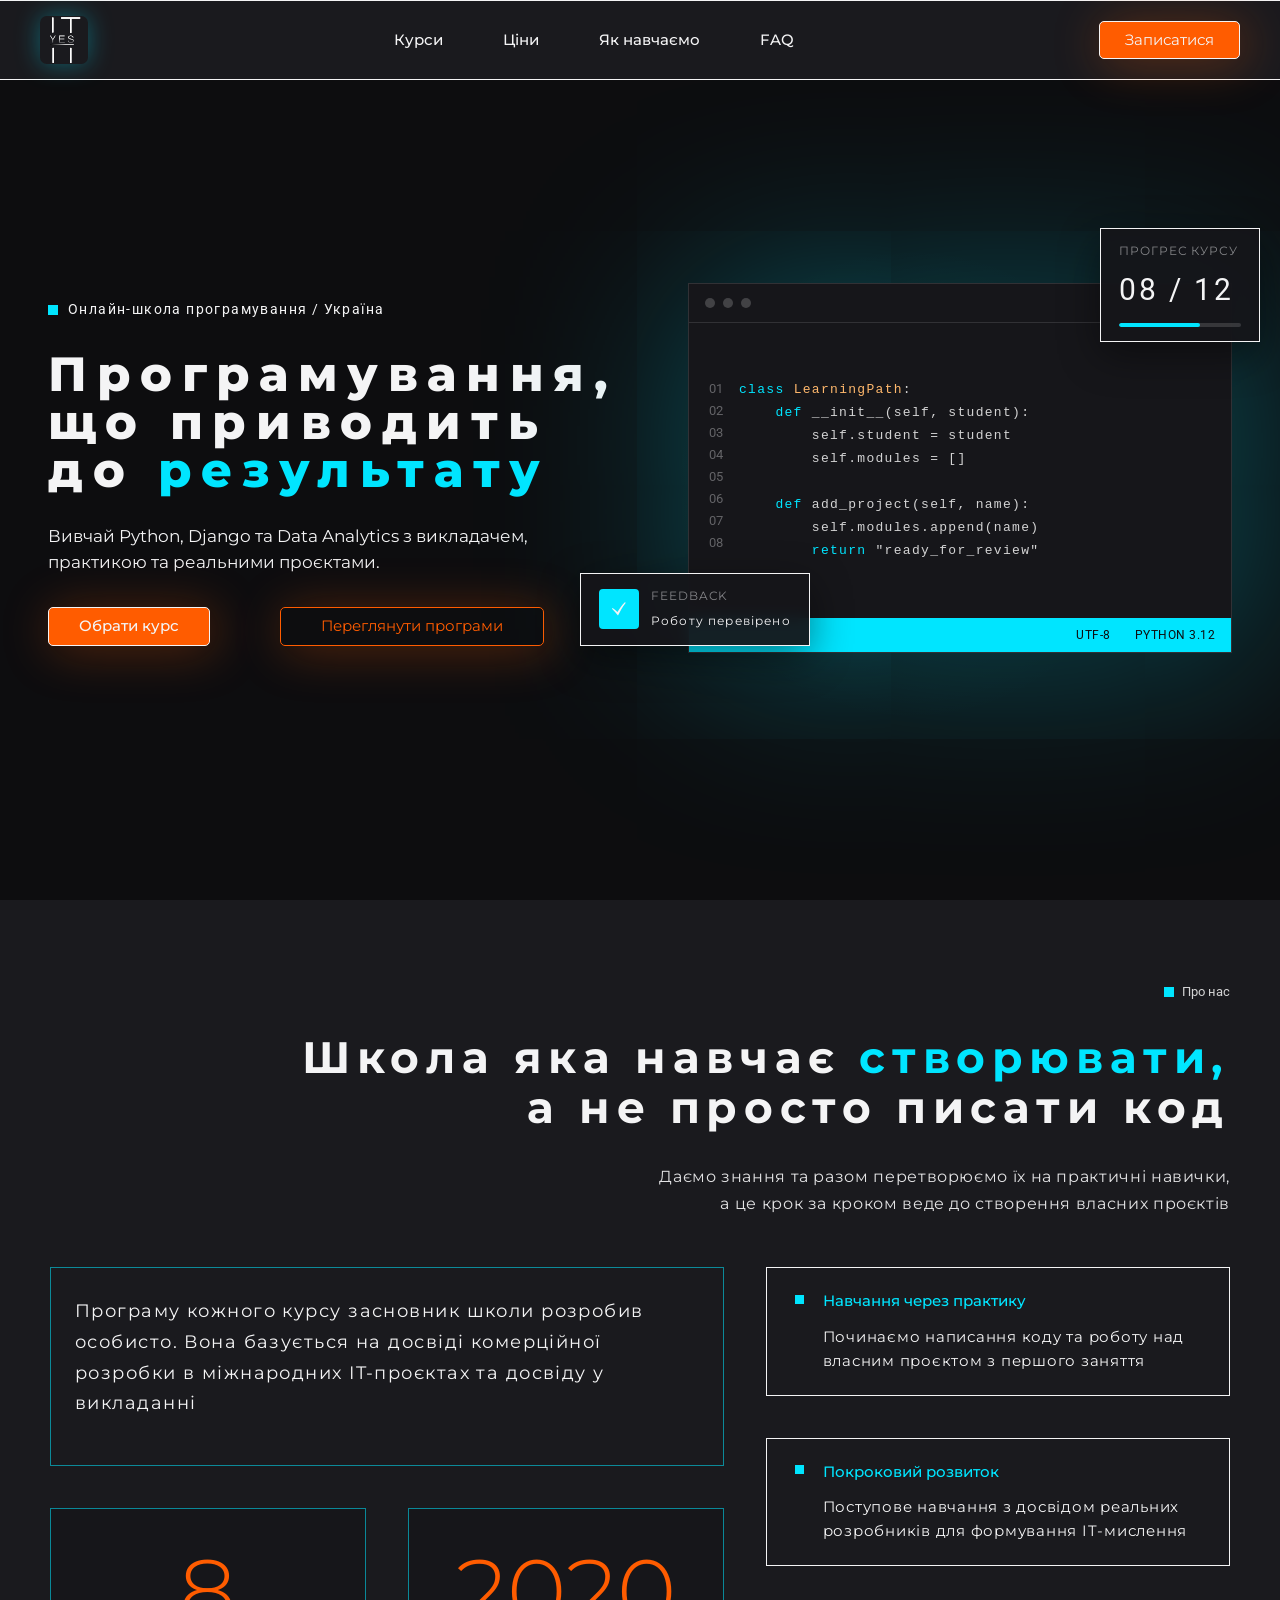
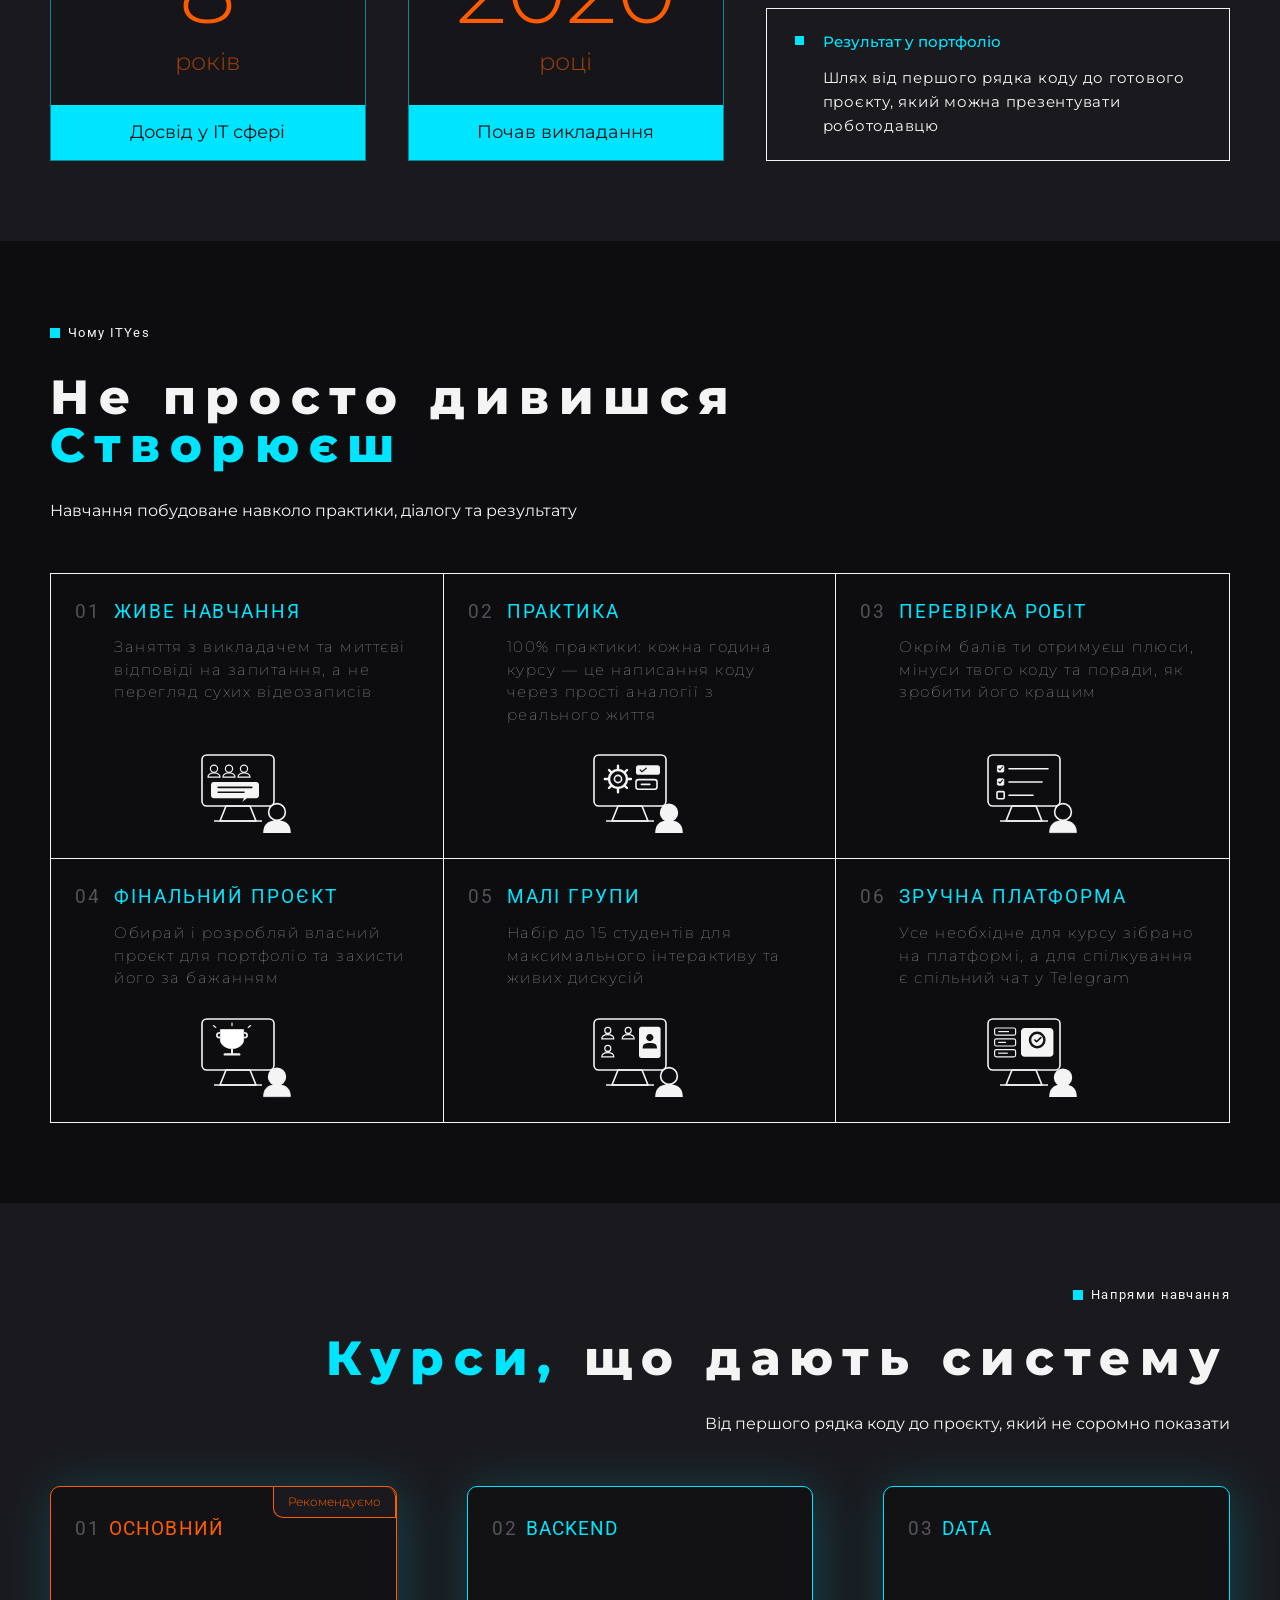
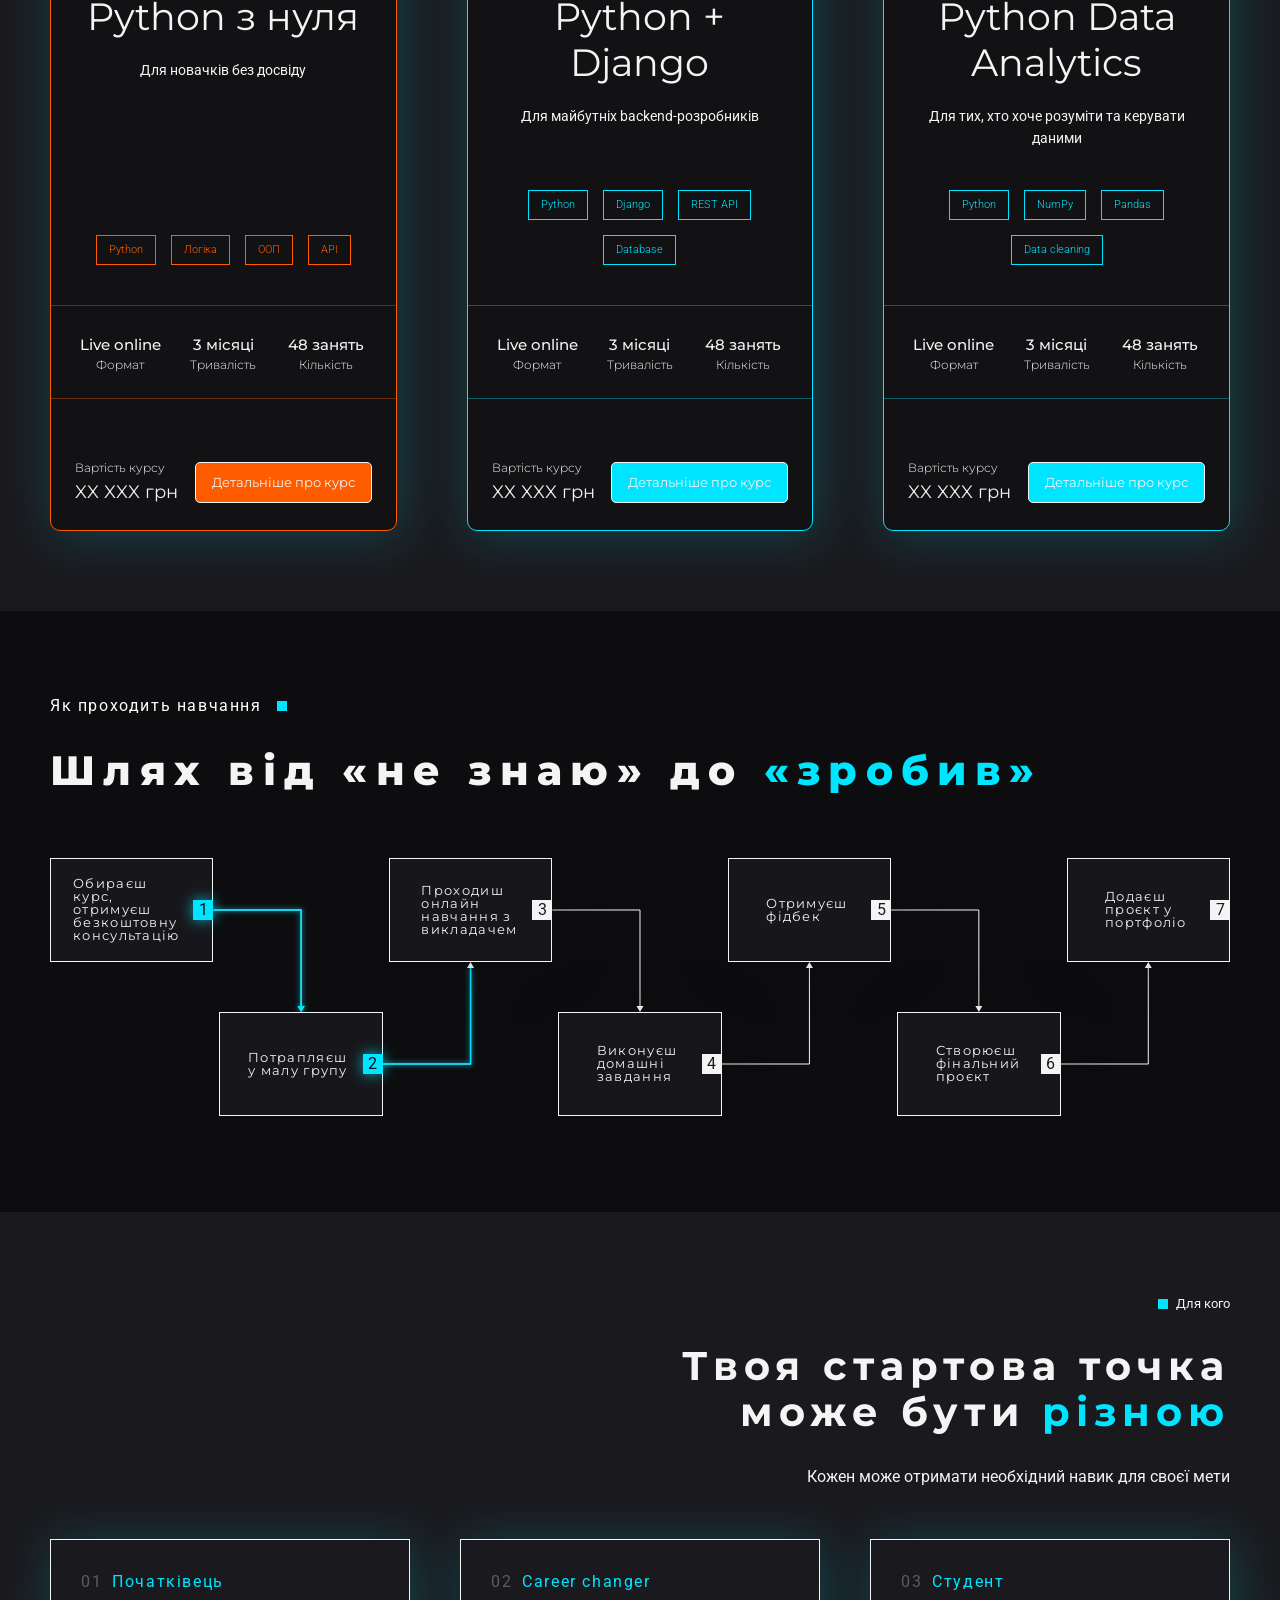
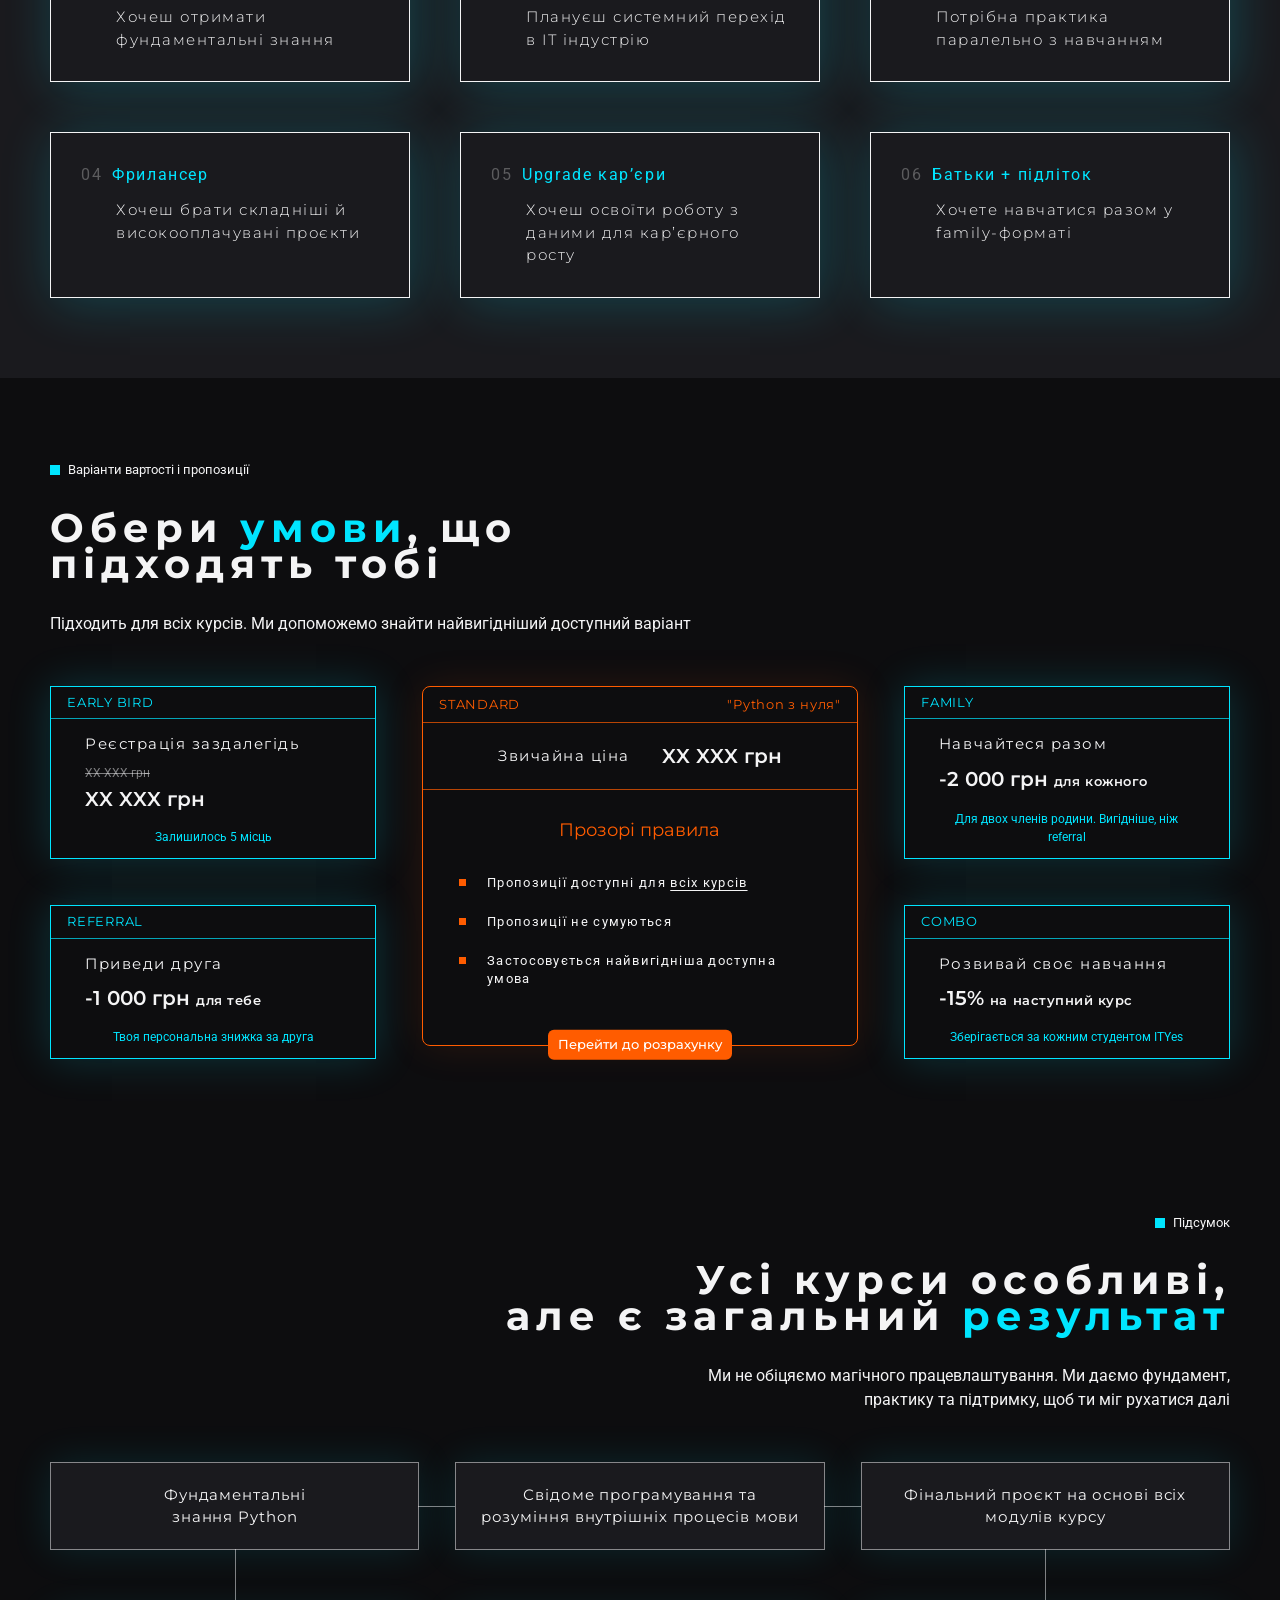
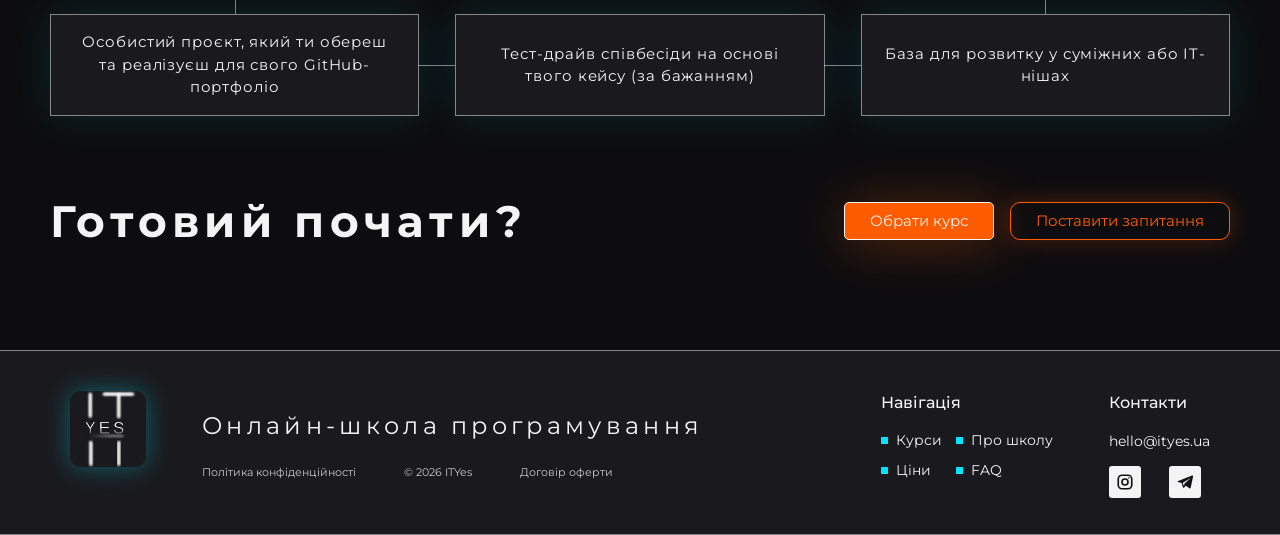
==== index.html @ a992185d "Edit index and courses 0.1" ====
<!DOCTYPE html>
<html lang="uk">
<head>
  <meta charset="UTF-8">
  <meta name="viewport" content="width=device-width, initial-scale=1.0">
  <title>ITYes — Онлайн-школа програмування</title>
  <link rel="preconnect" href="https://fonts.googleapis.com">
  <link rel="preconnect" href="https://fonts.gstatic.com" crossorigin>
  <link href="https://fonts.googleapis.com/css2?family=Montserrat:wght@300;400;500;600;700&family=Roboto:wght@400;500&family=Roboto+Mono:wght@400&display=swap" rel="stylesheet">
  <link rel="stylesheet" href="css/site.css">
</head>
<body>
  <div class="cursor" aria-hidden="true">
    <span class="cursor-ring"></span>
    <span class="cursor-dot"></span>
  </div>
  <header class="site-header">
    <div class="container header-inner">
      <a href="#" class="logo-link" aria-label="ITYes — на головну">
        <img src="images/logo.svg" width="48" height="48" alt="ITYes">
      </a>
      <button type="button" class="nav-toggle" aria-expanded="false" aria-controls="main-nav">Меню</button>
      <nav id="main-nav" class="main-nav" aria-label="Головна навігація">
        <a href="courses.html">Курси</a>
        <a href="prices.html">Ціни</a>
        <a href="#how">Як навчаємо</a>
        <a href="faq.html">FAQ</a>
              </nav>
      <a href="apply.html" class="btn btn-orange header-cta">Записатися</a>
    </div>
  </header>

  <main>
    <section class="hero">
      <div class="container hero-grid">
        <div class="hero-content">
          <p class="hero-label">
            <span class="hero-label-dot" aria-hidden="true"></span>
            Онлайн-школа програмування / Україна
          </p>
          <h1 class="hero-title">
            Програмування, що приводить до <span class="accent">результату</span>
          </h1>
          <p class="hero-subtitle">
            Вивчай Python, Django та Data Analytics з викладачем, практикою та реальними проєктами.
          </p>
          <div class="hero-actions">
            <a href="#courses" class="btn btn-primary-hero">Обрати курс</a>
            <a href="#courses" class="btn btn-ghost">Переглянути програми</a>
          </div>
        </div>

        <div class="hero-visual" aria-hidden="true">
          <div class="editor-window">
            <div class="editor-titlebar">
              <span class="editor-dot"></span>
              <span class="editor-dot"></span>
              <span class="editor-dot"></span>
            </div>
            <div class="editor-body">
              <div class="line-numbers">
                <span>01</span>
                <span>02</span>
                <span>03</span>
                <span>04</span>
                <span>05</span>
                <span>06</span>
                <span>07</span>
                <span>08</span>
              </div>
              <pre class="code-content"><code><span class="kw">class</span> <span class="cls">LearningPath</span>:
    <span class="kw">def</span> __init__(self, student):
        self.student = student
        self.modules = []

    <span class="kw">def</span> add_project(self, name):
        self.modules.append(name)
        <span class="kw">return</span> "ready_for_review"</code></pre>
            </div>
            <div class="editor-status">
              <span>UTF-8</span>
              <span>PYTHON 3.12</span>
            </div>
          </div>

          <div class="float-card float-card--progress">
            <div class="float-card-label">ПРОГРЕС КУРСУ</div>
            <div class="float-card-value">08 / 12</div>
            <div class="progress-bar">
              <div class="progress-bar-fill"></div>
            </div>
          </div>

          <div class="float-card float-card--feedback">
            <div class="feedback-check">
              <svg width="33" height="32" viewBox="0 0 33 32" fill="none" xmlns="http://www.w3.org/2000/svg">
                <path d="M0 15.3699C4.87744 20.6473 9.60654 25.3982 14.1524 31.407C19.0948 21.577 24.1534 11.7127 32.5001 1.03018L30.2511 0C23.2032 7.47441 17.7276 14.5496 12.9698 22.9578C9.66123 19.9773 4.31416 15.7596 1.04932 13.5926L0 15.3699Z" fill="#F4F4F5"/>
              </svg>
            </div>
            <div>
              <div class="float-card-label">FEEDBACK</div>
              <div class="feedback-text">Роботу перевірено</div>
            </div>
          </div>
        </div>
      </div>

      <ul class="hero-benefits reveal" aria-label="Що входить у навчання">
        <li>
          <span class="hero-benefits-icon" aria-hidden="true">
            <svg width="19" height="18" viewBox="0 0 19 18" fill="none" xmlns="http://www.w3.org/2000/svg">
              <path d="M0 8.78281C2.78711 11.7984 5.48945 14.5133 8.08711 17.9469C10.9113 12.3297 13.802 6.69297 18.5715 0.588672L17.2863 0C13.259 4.27109 10.1301 8.31406 7.41133 13.1187C5.5207 11.4156 2.46523 9.00547 0.599609 7.76719L0 8.78281Z" fill="#00E5FF"/>
            </svg>              
          </span>
          Практика
        </li>
        <li>
          <span class="hero-benefits-icon" aria-hidden="true">
            <svg width="19" height="18" viewBox="0 0 19 18" fill="none" xmlns="http://www.w3.org/2000/svg">
              <path d="M0 8.78281C2.78711 11.7984 5.48945 14.5133 8.08711 17.9469C10.9113 12.3297 13.802 6.69297 18.5715 0.588672L17.2863 0C13.259 4.27109 10.1301 8.31406 7.41133 13.1187C5.5207 11.4156 2.46523 9.00547 0.599609 7.76719L0 8.78281Z" fill="#00E5FF"/>
            </svg>              
          </span>
          Домашні завдання
        </li>
        <li>
          <span class="hero-benefits-icon" aria-hidden="true">
            <svg width="19" height="18" viewBox="0 0 19 18" fill="none" xmlns="http://www.w3.org/2000/svg">
              <path d="M0 8.78281C2.78711 11.7984 5.48945 14.5133 8.08711 17.9469C10.9113 12.3297 13.802 6.69297 18.5715 0.588672L17.2863 0C13.259 4.27109 10.1301 8.31406 7.41133 13.1187C5.5207 11.4156 2.46523 9.00547 0.599609 7.76719L0 8.78281Z" fill="#00E5FF"/>
            </svg>              
          </span>
          Перевірка викладачем
        </li>
        <li>
          <span class="hero-benefits-icon" aria-hidden="true">
            <svg width="19" height="18" viewBox="0 0 19 18" fill="none" xmlns="http://www.w3.org/2000/svg">
              <path d="M0 8.78281C2.78711 11.7984 5.48945 14.5133 8.08711 17.9469C10.9113 12.3297 13.802 6.69297 18.5715 0.588672L17.2863 0C13.259 4.27109 10.1301 8.31406 7.41133 13.1187C5.5207 11.4156 2.46523 9.00547 0.599609 7.76719L0 8.78281Z" fill="#00E5FF"/>
            </svg>              
          </span>
          Фінальний проєкт
        </li>
      </ul>
    </section>

    <section class="about" id="about">
      <div class="about-inner">
        <header class="about-header reveal">
          <p class="about-kicker">
            <span class="about-kicker-dot" aria-hidden="true"></span>
            Про нас
          </p>
          <h2 class="about-title">
            Школа яка навчає <span class="accent">створювати,</span><br>
            а не просто писати код
          </h2>
          <p class="about-subtitle">
            Даємо знання та разом перетворюємо їх на практичні навички,<br>
            а це крок за кроком веде до створення власних проєктів
          </p>
        </header>

        <div class="about-grid">
          <div class="about-intro reveal">
            <p>Програму кожного курсу засновник школи розробив особисто. Вона базується на досвіді комерційної розробки в міжнародних IT-проєктах та досвіду у викладанні</p>
          </div>

          <div class="about-stats">
            <article class="about-stat reveal">
              <div class="about-stat-body">
                <p class="about-stat-num">8</p>
                <p class="about-stat-unit">років</p>
              </div>
              <p class="about-stat-label">Досвід у IT сфері</p>
            </article>
            <article class="about-stat reveal">
              <div class="about-stat-body">
                <p class="about-stat-num">2020</p>
                <p class="about-stat-unit">році</p>
              </div>
              <p class="about-stat-label">Почав викладання</p>
            </article>
          </div>

          <div class="about-side">
            <article class="about-note reveal">
              <h3>Навчання через практику</h3>
              <p>Починаємо написання коду та роботу над власним проєктом з першого заняття</p>
            </article>
            <article class="about-note reveal">
              <h3>Покроковий розвиток</h3>
              <p>Поступове навчання з досвідом реальних розробників для формування IT-мислення</p>
            </article>
            <article class="about-note reveal">
              <h3>Результат у портфоліо</h3>
              <p>Шлях від першого рядка коду до готового проєкту, який можна презентувати роботодавцю</p>
            </article>
          </div>
        </div>
      </div>
    </section>


    <section class="why" id="how">
      <div class="why-inner" id="about">
        <header class="why-header reveal">
          <p class="why-kicker">
            <span class="why-kicker-dot" aria-hidden="true"></span>
            Чому ITYes
          </p>
          <h2 class="why-title">
            Не просто дивишся
            <span class="accent">Створюєш</span>
          </h2>
          <p class="why-subtitle">
            Навчання побудоване навколо практики, діалогу та результату
          </p>
        </header>

        <div class="why-grid">
          <article class="why-card reveal">
            <p class="why-card-heading">
              <span class="why-card-num">01</span>
              Живе навчання
            </p>
            <p class="why-card-text">Заняття з викладачем та миттєві відповіді на запитання, а не перегляд сухих відеозаписів</p>
            <img class="why-card-icon" src="images/01.svg" width="150" height="120" alt="">
          </article>

          <article class="why-card reveal">
            <p class="why-card-heading">
              <span class="why-card-num">02</span>
              Практика
            </p>
            <p class="why-card-text">100% практики: кожна година курсу — це написання коду через прості аналогії з реального життя </p>
            <img class="why-card-icon" src="images/02.svg" width="150" height="120" alt="">
          </article>

          <article class="why-card reveal">
            <p class="why-card-heading">
              <span class="why-card-num">03</span>
              Перевірка робіт
            </p>
            <p class="why-card-text">Окрім балів ти отримуєш плюси, мінуси твого коду та поради, як зробити його кращим</p>
            <img class="why-card-icon" src="images/03.svg" width="150" height="120" alt="">
          </article>

          <article class="why-card reveal">
            <p class="why-card-heading">
              <span class="why-card-num">04</span>
              Фінальний проєкт
            </p>
            <p class="why-card-text">Обирай і розробляй власний проєкт для портфоліо та захисти його за бажанням</p>
            <img class="why-card-icon" src="images/04.svg" width="150" height="120" alt="">
          </article>

          <article class="why-card reveal">
            <p class="why-card-heading">
              <span class="why-card-num">05</span>
              Малі групи
            </p>
            <p class="why-card-text">Набір до 15 студентів для максимального інтерактиву та живих дискусій</p>
            <img class="why-card-icon" src="images/05.svg" width="150" height="120" alt="">
          </article>

          <article class="why-card reveal">
            <p class="why-card-heading">
              <span class="why-card-num">06</span>
              Зручна платформа
            </p>
            <p class="why-card-text">Усе необхідне для курсу зібрано на платформі, а для спілкування є спільний чат у Telegram</p>
            <img class="why-card-icon" src="images/06.svg" width="150" height="120" alt="">
          </article>
        </div>
      </div>
    </section>

    <section class="courses" id="courses">
      <div class="courses-inner">
        <header class="courses-header reveal">
          <p class="courses-kicker">
            <span class="courses-kicker-dot" aria-hidden="true"></span>
            Напрями навчання
          </p>
          <h2 class="courses-title"><span class="accent">Курси,</span> що дають систему</h2>
          <p class="courses-subtitle">Від першого рядка коду до проєкту, який не соромно показати</p>
        </header>

        <div class="courses-grid">
          <article class="course-card course-card--orange reveal">
            <div class="course-header-content">
            <span class="course-badge">Рекомендуємо</span>
              <p class="course-label"><span>01</span> Основний</p>
              <h3 class="course-name">Python з нуля</h3>
              <p class="course-desc">Для новачків без досвіду</p>
            </div>
            <ul class="course-tags">
              <li>Python</li>
              <li>Логіка</li>
              <li>ООП</li>
              <li>API</li>
            </ul>
            <dl class="course-meta">
              <div>
                <dd>Live online</dd>
                <dt>Формат</dt>
              </div>
              <div>
                <dd>3 місяці</dd>
                <dt>Тривалість</dt>
              </div>
              <div>
                <dd>48 занять</dd>
                <dt>Кількість</dt>
              </div>
            </dl>
            <div class="course-footer">
              <p class="course-price">
                <span>Вартість курсу</span>
                XX XXX грн
              </p>
              <a href="course.html?course=python" class="course-btn">Детальніше про курс</a>
            </div>
          </article>

          <article class="course-card course-card--cyan reveal">
            <div class="course-header-content">
              <p class="course-label"><span>02</span> Backend</p>
              <h3 class="course-name">Python + Django</h3>
              <p class="course-desc">Для майбутніх backend-розробників</p>
            </div>
            <ul class="course-tags">
              <li>Python</li>
              <li>Django</li>
              <li>REST API</li>
              <li>Database</li>
            </ul>
            <dl class="course-meta">
              <div>
                <dd>Live online</dd>
                <dt>Формат</dt>
              </div>
              <div>
                <dd>3 місяці</dd>
                <dt>Тривалість</dt>
              </div>
              <div>
                <dd>48 занять</dd>
                <dt>Кількість</dt>
              </div>
            </dl>
            <div class="course-footer">
              <p class="course-price">
                <span>Вартість курсу</span>
                XX XXX грн
              </p>
              <a href="course.html?course=django" class="course-btn">Детальніше про курс</a>
            </div>
          </article>

          <article class="course-card course-card--cyan reveal">
            <div class="course-header-content">
              <p class="course-label"><span>03</span> Data</p>
              <h3 class="course-name">Python Data Analytics</h3>
              <p class="course-desc">Для тих, хто хоче розуміти та керувати даними</p>
            </div>
            <ul class="course-tags">
              <li>Python</li>
              <li>NumPy</li>
              <li>Pandas</li>
              <li>Data cleaning</li>
            </ul>
            <dl class="course-meta">
              <div>
                <dd>Live online</dd>
                <dt>Формат</dt>
              </div>
              <div>
                <dd>3 місяці</dd>
                <dt>Тривалість</dt>
              </div>
              <div>
                <dd>48 занять</dd>
                <dt>Кількість</dt>
              </div>
            </dl>
            <div class="course-footer">
              <p class="course-price">
                <span>Вартість курсу</span>
                XX XXX грн
              </p>
              <a href="course.html?course=data" class="course-btn">Детальніше про курс</a>
            </div>
          </article>
        </div>
      </div>
    </section>

    <section class="path path--figma path--figma-head" id="process">
      <div class="path-inner">
        <header class="path-header reveal">
          <p class="path-kicker">
            <span class="path-kicker-dot" aria-hidden="true"></span>
            Як проходить навчання
          </p>
          <h2 class="path-title">
            Шлях від «не знаю» до <span class="accent">«зробив»</span>
          </h2>
        </header>

        <div class="path-board">
          <svg class="path-lines" aria-hidden="true"></svg>
          <ol class="path-flow">
            <li class="path-step" data-step="1">
              <article class="path-box">
                <p>Обираєш курс, отримуєш безкоштовну консультацію</p>
                <span class="path-num">1</span>
              </article>
            </li>
            <li class="path-step" data-step="2">
              <article class="path-box">
                <p>Потрапляєш у малу групу</p>
                <span class="path-num">2</span>
              </article>
            </li>
            <li class="path-step" data-step="3">
              <article class="path-box">
                <p>Проходиш онлайн навчання з викладачем</p>
                <span class="path-num">3</span>
              </article>
            </li>
            <li class="path-step" data-step="4">
              <article class="path-box">
                <p>Виконуєш домашні завдання</p>
                <span class="path-num">4</span>
              </article>
            </li>
            <li class="path-step" data-step="5">
              <article class="path-box">
                <p>Отримуєш фідбек</p>
                <span class="path-num">5</span>
              </article>
            </li>
            <li class="path-step" data-step="6">
              <article class="path-box">
                <p>Створюєш фінальний проєкт</p>
                <span class="path-num">6</span>
              </article>
            </li>
            <li class="path-step path-step--final" data-step="7">
              <article class="path-box">
                <p>Додаєш проєкт у портфоліо</p>
                <span class="path-num">7</span>
              </article>
            </li>
          </ol>
        </div>
      </div>
    </section>

    <section class="audience" id="audience">
      <div class="audience-inner">
        <header class="audience-header reveal">
          <p class="audience-kicker">
            <span class="audience-kicker-dot" aria-hidden="true"></span>
            Для кого
          </p>
          <h2 class="audience-title">
            Твоя стартова точка<br>
            може бути <span class="accent">різною</span>
          </h2>
          <p class="audience-subtitle">Кожен може отримати необхідний навик для своєї мети</p>
        </header>

        <div class="audience-grid">
          <article class="audience-card">
            <p class="audience-card-label"><span>01</span> Початківець</p>
            <p class="audience-card-text">Хочеш отримати фундаментальні знання</p>
          </article>
          <article class="audience-card">
            <p class="audience-card-label"><span>02</span> Career changer</p>
            <p class="audience-card-text">Плануєш системний перехід в IT індустрію</p>
          </article>
          <article class="audience-card">
            <p class="audience-card-label"><span>03</span> Студент</p>
            <p class="audience-card-text">Потрібна практика паралельно з навчанням</p>
          </article>
          <article class="audience-card">
            <p class="audience-card-label"><span>04</span> Фрилансер</p>
            <p class="audience-card-text">Хочеш брати складніші й високооплачувані проєкти</p>
          </article>
          <article class="audience-card">
            <p class="audience-card-label"><span>05</span> Upgrade кар’єри</p>
            <p class="audience-card-text">Хочеш освоїти роботу з даними для кар’єрного росту</p>
          </article>
          <article class="audience-card">
            <p class="audience-card-label"><span>06</span> Батьки + підліток</p>
            <p class="audience-card-text">Хочете навчатися разом у family-форматі</p>
          </article>
        </div>
      </div>
    </section>

    <section class="offers" id="pricing">
      <div class="offers-inner">
        <header class="offers-header reveal">
          <p class="offers-kicker">
            <span class="offers-kicker-dot" aria-hidden="true"></span>
            Варіанти вартості і пропозиції
          </p>
          <h2 class="offers-title">Обери <span class="accent">умови</span>, що <br> підходять тобі</h2>
          <p class="offers-subtitle">Підходить для всіх курсів. Ми допоможемо знайти найвигідніший доступний варіант</p>
        </header>

        <div class="offers-grid">
          <article class="offer-card offer-card--cyan reveal">
            <p class="offer-label">Early Bird</p>
            <div class="offer-body">
              <h3 class="offer-name">Реєстрація заздалегідь</h3>
              <p class="offer-old">XX XXX грн</p>
              <p class="offer-value">XX XXX грн</p>
              <p class="offer-note">Залишилось 5 місць</p>
            </div>
          </article>

          <article class="offer-card offer-card--orange offer-card--featured reveal">
            <div class="offer-featured-top">
              <p class="offer-label">Standard</p>
              <p class="offer-course">"Python з нуля"</p>
            </div>
            <div class="offer-featured-price">
              <span>Звичайна ціна</span>
              <strong>XX XXX грн</strong>
            </div>
            <div class="offer-rules">
              <h3>Прозорі правила</h3>
              <ul>
                <li>Пропозиції доступні для <a href="#courses">всіх курсів</a></li>
                <li>Пропозиції не сумуються</li>
                <li>Застосовується найвигідніша доступна умова</li>
              </ul>
            </div>
            <a href="#pricing" class="offer-cta">Перейти до розрахунку</a>
          </article>

          <article class="offer-card offer-card--cyan reveal">
            <p class="offer-label">Family</p>
            <div class="offer-body">
              <h3 class="offer-name">Навчайтеся разом</h3>
              <p class="offer-value">-2 000 грн <span>для кожного</span></p>
              <p class="offer-note">Для двох членів родини. Вигідніше, ніж referral</p>
            </div>
          </article>

          <article class="offer-card offer-card--cyan reveal">
            <p class="offer-label">Referral</p>
            <div class="offer-body">
              <h3 class="offer-name">Приведи друга</h3>
              <p class="offer-value">-1 000 грн <span>для тебе</span></p>
              <p class="offer-note">Твоя персональна знижка за друга</p>
            </div>
          </article>

          <article class="offer-card offer-card--cyan reveal">
            <p class="offer-label">Combo</p>
            <div class="offer-body">
              <h3 class="offer-name">Розвивай своє навчання</h3>
              <p class="offer-value">-15% <span>на наступний курс</span></p>
              <p class="offer-note">Зберігається за кожним студентом ITYes</p>
            </div>
          </article>
        </div>
      </div>
    </section>

    <section class="result" id="result">
      <div class="result-inner">
        <header class="result-header reveal">
          <p class="result-kicker">
            <span class="result-kicker-dot" aria-hidden="true"></span>
            Підсумок
          </p>
          <h2 class="result-title">
            Усі курси особливі,<br>
            але є загальний <span class="accent">результат</span>
          </h2>
          <p class="result-subtitle">
            Ми не обіцяємо магічного працевлаштування. Ми даємо фундамент,<br>практику та підтримку, щоб ти міг рухатися далі
          </p>
        </header>
    
        <ul class="result-flow">
          <li class="result-box">Фундаментальні<br>знання Python</li>
          <li class="result-box">Свідоме програмування та розуміння внутрішніх процесів мови</li>
          <li class="result-box">Фінальний проєкт на основі всіх модулів курсу</li>
          <li class="result-box">Особистий проєкт, який ти обереш та реалізуєш для свого GitHub-портфоліо</li>
          <li class="result-box">Тест-драйв співбесіди на основі твого кейсу (за бажанням)</li>
          <li class="result-box">База для розвитку у суміжних або IT-нішах</li>
        </ul>
    
        <div class="result-cta reveal">
          <h2 class="result-cta-title">Готовий почати?</h2>
          <div class="result-cta-actions">
            <a href="#courses" class="btn btn-orange">Обрати курс</a>
            <a href="mailto:hello@ityes.ua" class="btn btn-outline-orange">Поставити запитання</a>
          </div>
        </div>
      </div>
    </section>
  </main>
  
  <footer class="site-footer">
    <div class="footer-inner">
      <a href="#" class="footer-logo" aria-label="ITYes — на головну">
        <img src="images/logo.svg" width="76" height="76" alt="ITYes">
      </a>
  
      <p class="footer-brand">Онлайн-школа програмування</p>
  
      <div class="footer-legal">
        <a href="#">Політика конфіденційності</a>
        <span>© 2026 ITYes</span>
        <a href="#">Договір оферти</a>
      </div>
  
      <nav class="footer-nav" aria-label="Навігація у футері">
        <h3 class="footer-heading">Навігація</h3>
        <ul class="footer-links">
          <li><a href="#courses">Курси</a></li>
          <li><a href="#pricing">Ціни</a></li>
          <li><a href="#about">Про школу</a></li>
          <li><a href="#faq">FAQ</a></li>
        </ul>
      </nav>
  
      <div class="footer-contacts">
        <h3 class="footer-heading">Контакти</h3>
        <a href="mailto:hello@ityes.ua" class="footer-email">hello@ityes.ua</a>
        <div class="footer-social">
          <a href="https://instagram.com/" target="_blank" rel="noopener" aria-label="Instagram">
            <svg viewBox="0 0 24 24" fill="none" stroke="currentColor" stroke-width="2.2" aria-hidden="true">
              <rect x="3" y="3" width="18" height="18" rx="5"/>
              <circle cx="12" cy="12" r="4"/>
              <circle cx="17.2" cy="6.8" r="1" fill="currentColor" stroke="none"/>
            </svg>
          </a>
          <a href="https://t.me/" target="_blank" rel="noopener" aria-label="Telegram">
            <svg viewBox="0 0 24 24" fill="currentColor" aria-hidden="true">
              <path d="M21.5 3.3 2.9 10.5c-1 .4-1 1.2-.2 1.4l4.7 1.5 1.8 5.5c.2.6.4.8.8.8s.6-.2.9-.5l2.3-2.2 4.7 3.5c.9.5 1.5.2 1.7-.8l3.1-14.700c.3-1.200-.5-1.800-1.200-1.400ZM8.800 13.200l9.600-6c.5-.3.9-.1.5.2l-7.800 7-.3 3.300-2-4.500Z"/>
            </svg>
          </a>
        </div>
      </div>
    </div>
  </footer>
  

  <script type="module" src="js/site.js"></script>
</body>
</html>
---- css/site.css ----
/* ===== styles.css ===== */
*,
*::before,
*::after {
  box-sizing: border-box;
}

:root {
  --header-bg: #1a1a1e;
  --text: #f4f4f5;
  --orange: #ff5c00;
  --cyan: #00e5ff;
  --page-bg: #0d0d0f;
  --surface: #16161a;
  --border: rgba(244, 244, 245, 0.12);
  --header-height: 80px;
  --page-bg2: #1A1A1E;
}

html {
  scroll-behavior: smooth;
}

body {
  margin: 0;
  font-family: "Roboto", system-ui, sans-serif;
  background: var(--page-bg);
  color: var(--text);
  line-height: 1.5;
}

html.has-cursor,
html.has-cursor * {
  cursor: none;
}

a {
  color: inherit;
  text-decoration: none;
}

img {
  display: block;
  max-width: 100%;
}

.container {
  width: min(1200px, 100% - 48px);
  margin-inline: auto;
}

/* Header */
.site-header {
  background: var(--header-bg);
  position: sticky;
  top: 0;
  z-index: 100;
  height: var(--header-height);
  border-top: 1px solid #F4F4F5;
  border-bottom: 1px solid #F4F4F5;
}

.header-inner {
  display: flex;
  align-items: center;
  justify-content: space-between;
  gap: 24px;
  height: 100%;
}

.logo-link {
  flex-shrink: 0;
  filter: drop-shadow(0 0 12px rgba(0, 229, 255, 0.35));
  transition: filter 0.3s ease, transform 0.3s ease;
}

.logo-link:hover {
  transform: translateY(-1px);
  filter: drop-shadow(0 0 16px rgba(0, 229, 255, 0.55));
}

.logo-link img {
  width: 48px;
  height: 48px;
  border-radius: 4px;
}

.main-nav {
  display: flex;
  align-items: center;
  gap: 60px;
  font-family: "Montserrat", sans-serif;
  font-size: 0.9375rem;
  font-weight: 500;
}

.main-nav a {
  position: relative;
  transition: color 0.2s;
}

.main-nav a::after {
  content: "";
  position: absolute;
  left: 0;
  bottom: -6px;
  width: 100%;
  height: 1px;
  background: var(--cyan);
  transform: scaleX(0);
  transform-origin: left;
  transition: transform 0.25s ease;
}

.main-nav a:hover {
  color: #C4C4C6;;
}

.main-nav a:hover::after {
  transform: scaleX(1);
}

.btn {
  display: inline-flex;
  align-items: center;
  justify-content: center;
  font-family: "Montserrat", sans-serif;
  font-weight: medium;
  font-size: 0.9375rem;
  border-radius: 10px;
  padding: 7px 25px;
  border: none;
  cursor: pointer;
  transition: transform 0.2s ease, box-shadow 0.2s ease, filter 0.2s ease;
}

.btn:hover {
  transform: translateY(-2px);
}

.btn:active {
  transform: scale(0.98);
}

.btn-orange {
  background: var(--orange);
  color: #F4F4F5;
  box-shadow: 4px 4px 50px 1px rgba(255, 92, 0, 0.3);
  border-radius: 5px;
  border: 1px solid #F4F4F5;
}

.btn-orange:hover {
  box-shadow: 0 6px 32px rgba(255, 92, 0, 0.55);
}

.header-cta {
  flex-shrink: 0;
}

.nav-toggle {
  display: none;
  background: transparent;
  border: 1px solid var(--border);
  color: var(--text);
  padding: 8px 12px;
  border-radius: 8px;
  font-family: "Montserrat", sans-serif;
  cursor: pointer;
}

/* Hero — шапка + hero = рівно один екран */
.hero {
  height: calc(100svh - var(--header-height));
  max-height: calc(100svh - var(--header-height));
  display: flex;
  flex-direction: column;
  padding: 24px 0 0;
  position: relative;
  overflow: hidden;
}

.hero > .container {
  width: 100%;
  flex: 1;
  display: flex;
  align-items: center;
}

.hero::before {
  content: "";
  position: absolute;
  top: 20%;
  right: 10%;
  width: 480px;
  height: 480px;
  background: radial-gradient(circle, rgba(0, 229, 255, 0.08) 0%, transparent 70%);
  pointer-events: none;
  animation: glow-pulse 7s ease-in-out infinite;
}


.hero::before {
  translate: var(--glow-x, 0px) var(--glow-y, 0px);
  transition: translate 0.7s cubic-bezier(0.22, 1, 0.36, 1);
}

.hero-grid {
  display: flex;
  align-items: center;
  width: 100%;
}

.hero-content {
  width: 50%;
  padding-inline: 48px;
}

.hero-content > * {
  animation: fade-up 0.7s ease both;
}

.hero-content > *:nth-child(1) { animation-delay: 0.05s; }
.hero-content > *:nth-child(2) { animation-delay: 0.15s; }
.hero-content > *:nth-child(3) { animation-delay: 0.25s; }
.hero-content > *:nth-child(4) { animation-delay: 0.35s; }

.hero-benefits {
  list-style: none;
  margin: 0;
  padding: 18px 48px;
  width: 100%;
  display: grid;
  grid-template-columns: repeat(4, 1fr);
  gap: 16px;
  border-top: 1px solid #f4f4f5;
  border-bottom: 1px solid #f4f4f5;
  font-family: "Roboto", sans-serif;
  font-size: 0.9375rem;
  color: var(--text);
}

.hero-benefits li {
  font-family: "Montserrat", sans-serif;
  font-weight: 400;
  display: flex;
  align-items: center;
  gap: 10px;
}


.hero-benefits-icon {
  width: 18px;
  height: 18px;
  color: var(--cyan);
  flex-shrink: 0;
  display: flex;
}

.hero-benefits-icon svg {
  width: 100%;
  height: 100%;
}

.hero-label {
  font-family: "Roboto", sans-serif;
  font-weight: 400;
  letter-spacing: 0.1em;
  display: inline-flex;
  align-items: center;
  gap: 10px;
  font-size: 0.875rem;
  color: var(--text);
  margin-bottom: 20px;
  margin: 0 0 30px;
}

.hero-label-dot {
  width: 10px;
  height: 10px;
  background: var(--cyan);
  flex-shrink: 0;
}

.hero-title {
  font-family: "Montserrat", sans-serif;
  font-weight: 800;
  font-size: clamp(2rem, 4vw, 3rem);
  line-height: 1;
  margin: 0 0 30px;
  letter-spacing: 0.2em;
}

.hero-title .accent {
  color: var(--cyan);
}

.hero-subtitle {
  font-family: "Montserrat", sans-serif;
  font-size: 1.0625rem;
  max-width: 520px;
  margin: 0 0 32px;
  color: #F4F4F5;
}

.hero-actions {
  display: flex;
  flex-wrap: wrap;
  gap: 70px;
}

.btn-primary-hero {
  font-weight: 500;
  background: var(--orange);
  color: #F4F4F5;
  padding: 7px 30px;
  box-shadow: 4px 4px 50px 1px rgba(255, 92, 0, 0.3);
  border-radius: 5px;
  border: 1px solid #F4F4F5;
}

.btn-primary-hero:hover {
  box-shadow: 0 10px 36px rgba(255, 92, 0, 0.55);
}

.btn-ghost {
  font-weight: 400;
  background: transparent;
  color: #FF5C00;
  border: 1px solid #FF5C00;
  border-radius: 5px;
  padding: 7px 40px;
  box-shadow: 4px 4px 50px 1px rgba(255, 92, 0, 0.3);
}

.btn-ghost:hover {
  border-color: rgba(244, 244, 245, 0.55);
}

/* Code editor mockup */
.hero-visual {
  position: relative;
  width: 50%;
  flex: 0 0 50%;
  min-height: min(380px, 42vh);
  padding-inline: 48px;
  animation: fade-up 0.85s 0.2s ease both;
}

.editor-window {
  position: relative;
  background: var(--surface);
  border: 1px solid var(--border);
  overflow: hidden;
  box-shadow: 4px 4px 200px 10px rgba(0, 229, 255, 0.3);
}

.editor-titlebar {
  display: flex;
  align-items: center;
  gap: 8px;
  padding: 14px 16px;
  border-bottom: 1px solid var(--border);
}

.editor-dot {
  width: 10px;
  height: 10px;
  border-radius: 50%;
  background: rgba(244, 244, 245, 0.2);
}

.editor-body {
  display: flex;
  font-family: "Roboto Mono", "Consolas", monospace;
  font-size: 0.8125rem;
  line-height: 1.7;
  padding: 55px 0;
}

.line-numbers {
  font-family: "Roboto", sans-serif;
  font-weight: 400;
  padding: 0 16px 0 20px;
  color: rgba(244, 244, 245, 0.35);
  user-select: none;
  text-align: right;
}

.line-numbers span {
  display: block;
}

.code-content {
  font-family: "Roboto", sans-serif;
  letter-spacing: 0.1em;
  font-weight: 300;
  margin: 0;
  padding-right: 20px;
  color: rgba(244, 244, 245, 0.85);
}

.code-content .kw {
  color: var(--cyan);
}

.code-content .cls {
  color: #ffb86c;
}

.editor-status {
  display: flex;
  justify-content: flex-end;
  gap: 24px;
  padding: 8px 16px;
  background: var(--cyan);
  color: #0d0d0f;
  font-family: "Roboto", sans-serif;
  font-size: 0.75rem;
  letter-spacing: 0.04em;
}

.float-card {
  position: absolute;
  background: rgba(22, 22, 26, 0.95);
  border: 1px solid #F4F4F5;
  padding: 14px 18px;
  backdrop-filter: blur(8px);
  box-shadow: 0 12px 40px rgba(0, 0, 0, 0.45);
  animation: float-y 5.5s ease-in-out infinite;
}

.float-card--feedback {
  animation-delay: -2.4s;
  bottom: 15px;
  left: -60px;
  display: flex;
  align-items: center;
  gap: 12px;
}

.float-card--progress {
  top: -55px;
  right: 20px;
  min-width: 160px;
}

.float-card-label {
  font-family: "Montserrat", sans-serif;
  font-weight: 400;
  font-size: 0.725rem;
  letter-spacing: 0.08em;
  color: #F4F4F580;
  margin-bottom: 8px;
}

.float-card-value {
  font-family: "Roboto", system-ui, sans-serif;
  font-size: 1.85rem;
  margin-bottom: 10px;
  letter-spacing: 0.1em;
}

.progress-bar {
  height: 4px;
  background: rgba(244, 244, 245, 0.15);
  border-radius: 2px;
  overflow: hidden;
}

.progress-bar-fill {
  height: 100%;
  width: 66.67%;
  background: var(--cyan);
  border-radius: 2px;
  transform-origin: left;
  animation: fill-bar 1.4s 0.6s ease both;
}


.feedback-check {
  width: 40px;
  height: 40px;
  background: var(--cyan);
  border: 2px solid var(--cyan);
  border-radius: 4px;
  display: flex;
  align-items: center;
  justify-content: center;
  flex-shrink: 0;
}

.feedback-check svg {
  width: 14px;
  height: 14px;
}

.feedback-text {
  font-size: 0.725rem;
  color: #F4F4F5;
  font-family: "Montserrat", sans-serif;
  font-weight: 400;
  letter-spacing: 0.1em;
}

/* Why ITYes */
.why {
  padding: 80px 0;
}

.why-inner {
  width: calc(100% - 100px);
  max-width: none;
  margin-inline: auto;
}

.why-header {
  margin-bottom: 50px;
}

.why-kicker {
  font-family: "Roboto", sans-serif;
  font-weight: 400;
  letter-spacing: 0.1em;
  display: inline-flex;
  align-items: center;
  justify-content: flex-end;
  gap: 8px;
  font-size: 0.8125rem;
  color: #F4F4F5;
  margin: 0 0 30px;
}

.why-kicker-dot {
  width: 10px;
  height: 10px;
  background: var(--cyan);
}

.why-title {
  font-family: "Montserrat", sans-serif;
  font-weight: 800;
  font-size: clamp(2rem, 4vw, 3rem);
  line-height: 1;
  letter-spacing: 0.2em;
  margin: 0 0 30px;
}

.why-title .accent {
  display: block;
  color: var(--cyan);
}

.why-subtitle {
  font-family: "Montserrat", sans-serif;
  font-weight: 400;
  margin: 0;
  font-size: 1rem;
  color: #F4F4F5;
}

.why-grid {
  display: grid;
  grid-template-columns: repeat(3, 1fr);
  border: 1px solid #f4f4f5;
}

.why-card {
  display: flex;
  flex-direction: column;
  min-height: 240px;
  padding: 24px 24px 16px;
  border-right: 1px solid #f4f4f5;
  border-bottom: 1px solid #f4f4f5;
  background: transparent;
  transition: background 0.25s ease;
}

.why-card:hover {
  background: rgba(0, 229, 255, 0.04);
}

.why-card:nth-child(3n) {
  border-right: none;
}

.why-card:nth-child(n + 4) {
  border-bottom: none;
}

.why-card-heading {
  display: flex;
  align-items: baseline;
  gap: 10px;
  margin: 0 0 10px;
  font-family: "Roboto", sans-serif;
  font-size: 1.2rem;
  font-weight: 400;
  letter-spacing: 0.1em;
  text-transform: uppercase;
  color: var(--cyan);
}

.why-card-num {
  font-family: "Roboto", sans-serif;
  letter-spacing: 0.1em;
  color: #F4F4F54D;
  font-weight: 400;
}

.why-card-text {
  font-family: "Montserrat", sans-serif;
  font-style: light;
  font-weight: 100;
  margin: 0;
  max-width: 260px;
  font-size: 0.9375rem;
  color: #C4C4C6;
  letter-spacing: 0.1em;
}

.why-card-icon {
  width: 150px;
  height: auto;
  margin-top: auto;
  padding-top: 20px;
}

/* Courses */
.courses {
  padding: 80px 0 80px;
  background: var(--page-bg2);
}

.courses-inner {
  width: min(1140px, 100% - 48px);
  margin-inline: auto;
}

.courses-header {
  margin-bottom: 36px;
  text-align: right;
}

.courses-kicker {
  display: inline-flex;
  align-items: center;
  gap: 8px;
  font-family: "Roboto", sans-serif;
  font-weight: 400;
  font-size: 0.8125rem;
  letter-spacing: 0.1em;
  color: #f4f4f5;
  margin: 0 0 30px;
}

.courses-kicker-dot {
  width: 10px;
  height: 10px;
  background: var(--cyan);
  flex-shrink: 0;
}

.courses-title {
  font-family: "Montserrat", sans-serif;
  font-weight: 800;
  font-size: clamp(2rem, 4vw, 3rem);
  line-height: 1;
  letter-spacing: 0.2em;
  color: #f4f4f5;
  margin: 0 0 30px;
}

.courses-title .accent {
  color: var(--cyan);
}

.courses-subtitle {
  margin: 0 0 50px;
  font-family: "Montserrat", sans-serif;
  font-weight: 400;
  font-size: 1rem;
  color: #f4f4f5;
}

.courses-grid {
  display: grid;
  grid-template-columns: repeat(3, 1fr);
  gap: 70px;
  align-items: stretch;
}

.course-card {
  --card-accent: var(--cyan);
  position: relative;
  display: flex;
  flex-direction: column;
  min-height: 460px;
  padding: 28px 24px 24px;
  background: #121214;
  color: #f4f4f5;
  border-radius: 10px;
  transition: transform 0.3s ease, box-shadow 0.3s ease;
}

.course-card:hover {
  transform: translateY(-6px);
}

.course-card--orange {
  --card-accent: #ff5c00;
  border: 1px solid #ff5c00;
  box-shadow: 4px 4px 50px 1px rgba(255, 92, 0, 0.3);
}

/* .course-card--orange:hover {
  box-shadow: 4px 8px 56px 2px rgba(255, 92, 0, 0.42);
} */

.course-card--cyan {
  --card-accent: #00e5ff;
  border: 1px solid #00e5ff;
  box-shadow: 4px 4px 50px 1px rgba(0, 229, 255, 0.3);
}

/* .course-card--cyan:hover {
  box-shadow: 4px 8px 56px 2px rgba(0, 229, 255, 0.42);
} */

.course-badge {
  position: absolute;
  top: 0;
  right: 0;
  padding: 6px 14px;
  background: #1a1a1e;
  border: 1px solid #ff5c00;
  border-top: none;
  border-radius: 0 10px 0 10px;
  font-family: "Montserrat", sans-serif;
  font-weight: 300;
  font-size: 0.75rem;
  color: #ff5c00;
}

.course-header-content {
  flex-grow: 1; 
}

.course-label {
  display: flex;
  align-items: baseline;
  gap: 8px;
  margin: 0 0 50px;
  font-family: "Roboto", sans-serif;
  font-weight: 400;
  font-size: 1.2rem;
  letter-spacing: 0.06em;
  text-transform: uppercase;
  color: var(--card-accent);
}

.course-label span {
  font-family: "Roboto", sans-serif;
  font-size: 1.2rem;
  font-weight: 400;
  color: #F4F4F54D;
  letter-spacing: 0.1em;
}

.course-name {
  text-align: center;
  margin: 0 0 20px;
  font-family: "Montserrat", sans-serif;
  font-weight: 400;
  font-size: 2.4rem;
  line-height: 1.2;
  color: #f4f4f5;
}

.course-desc {
  text-align: center;
  margin: 0 0 40px;
  font-family: "Roboto", sans-serif;
  font-weight: 400;
  font-size: 0.9rem;
  color: #f4f4f5;
}

.course-tags {
  list-style: none;
  display: flex;
  justify-content: center;
  flex-wrap: wrap;
  gap: 15px;
  margin: 0 0 40px;
  padding: 0;
}

.course-tags li {
  padding: 6px 12px;
  border: 1px solid var(--card-accent);
  font-family: "Roboto", sans-serif;
  font-weight: 300;
  font-size: 0.675rem;
  color: var(--card-accent);
}

.course-meta {
    text-align: center;
    display: grid;
    grid-template-columns: repeat(3, 1fr);
    gap: 12px;
    margin: auto -24px 60px -24px;
    padding: 24px;
    border-top: 1px solid color-mix(in srgb, var(--card-accent) 35%, transparent);
    border-bottom: 1px solid color-mix(in srgb, var(--card-accent) 35%, transparent);
}

.course-meta dt {
  margin: 0;
  font-family: "Montserrat", sans-serif;
  font-weight: 300;
  font-size: 0.75rem;
  color: #f4f4f5;
}

.course-meta dd {
  margin: 4px 0 0;
  font-family: "Montserrat", sans-serif;
  font-weight: 500;
  font-size: 0.9375rem;
  color: #f4f4f5;
}

.course-footer {
  display: flex;
  align-items: center;
  justify-content: space-between;
  gap: 12px;
}

.course-price {
  margin: 0;
  font-family: "Montserrat", sans-serif;
  font-weight: 400;
  font-size: 1.1rem;
  color: #f4f4f5;
}

.course-price span {
  display: block;
  margin-bottom: 2px;
  font-family: "Montserrat", sans-serif;
  font-weight: 300;
  font-size: 0.75rem;
}

.course-btn {
  display: inline-flex;
  align-items: center;
  justify-content: center;
  padding: 10px 16px;
  border: 1px solid #F4F4F5;
  border-radius: 5px;
  background: var(--card-accent);
  color: #F4F4F5;
  font-family: "Montserrat", sans-serif;
  font-weight: 400;
  font-size: 0.8125rem;
  white-space: nowrap;
  transition: filter 0.2s ease, transform 0.2s ease;
}

.course-btn:hover {
  filter: brightness(1.08);
  transform: translateY(-1px);
}

/* Learning path */
.path {
  padding: 80px 0 80px;
  background: var(--page-bg);
}

.path-inner {
  width: min(1200px, 100% - 48px);
  margin-inline: auto;
}

.path-header {
  margin-bottom: 50px;
}

.path-kicker {
  display: inline-flex;
  align-items: center;
  gap: 8px;
  font-family: "Roboto", sans-serif;
  font-weight: 400;
  font-size: 0.8125rem;
  letter-spacing: 0.1em;
  color: #f4f4f5;
  margin: 0 0 30px;
}

.path-kicker-dot {
  width: 10px;
  height: 10px;
  background: var(--cyan);
}

.path-title {
  font-family: "Montserrat", sans-serif;
  font-weight: 700;
  font-size: clamp(1.5rem, 4vw, 2.35rem);
  letter-spacing: 0.15em;;
  color: #f4f4f5;
  margin-top: 0;
  margin-bottom: 50px;
}

.path-title .accent {
  color: var(--cyan);
}

.path-board {
  position: relative;
  min-height: 280px;
}

.path-lines {
  position: absolute;
  inset: 0;
  width: 100%;
  height: 100%;
  overflow: visible;
  pointer-events: none;
  z-index: 0;
}

.path-connector {
  opacity: 0.2;
  transition: stroke-dashoffset 0.55s ease, opacity 0.35s ease;
}

.path-connector.is-drawn {
  opacity: 1;
  stroke-dashoffset: 0 !important;
}

.path-flow {
  list-style: none;
  margin: 0;
  padding: 8px 0 16px;
  display: grid;
  grid-template-columns: repeat(7, minmax(0, 1fr));
  grid-template-rows: auto auto;
  column-gap: 18px;
  row-gap: 56px;
  position: relative;
  z-index: 1;
}

.path-step {
  min-width: 0;
}

.path-step:nth-child(odd) {
  grid-row: 1;
}

.path-step:nth-child(even) {
  grid-row: 2;
}

.path-step:nth-child(1) { grid-column: 1; }
.path-step:nth-child(2) { grid-column: 2; }
.path-step:nth-child(3) { grid-column: 3; }
.path-step:nth-child(4) { grid-column: 4; }
.path-step:nth-child(5) { grid-column: 5; }
.path-step:nth-child(6) { grid-column: 6; }
.path-step:nth-child(7) { grid-column: 7; }

.path-box {
  position: relative;
  min-height: 108px;
  padding: 25px 22px;
  border: 1px solid #f4f4f5;
  background: #121214;
  color: #f4f4f5;
  opacity: 0;
  transform: translateY(18px) scale(0.98);
  box-shadow: 0 0 0 rgba(0, 229, 255, 0);
  transition:
    opacity 0.45s ease,
    transform 0.45s ease,
    border-color 0.45s ease,
    box-shadow 0.45s ease;
}

.path-box p {
  margin: 0;
  font-family: "Montserrat", sans-serif;
  font-weight: 400;
  font-size: 0.875rem;
  line-height: 1.4;
  letter-spacing: 0.1em;
}

.path-num {
  position: absolute;
  top: 8px;
  right: 8px;
  width: 18px;
  height: 18px;
  display: grid;
  place-items: center;
  border: 1px solid #f4f4f5;
  font-family: "Montserrat", sans-serif;
  font-weight: 400;
  font-size: 0.6875rem;
  color: #f4f4f5;
}

.path-step.is-in .path-box {
  opacity: 1;
  transform: none;
  border-color: #00e5ff;
  box-shadow: 0 0 28px rgba(0, 229, 255, 0.35);
}

.path-step.is-in .path-num {
  border-color: #00e5ff;
  color: #00e5ff;
}

.path-step--final.is-in .path-box {
  box-shadow:
    0 0 18px rgba(0, 229, 255, 0.25),
    0 0 42px rgba(0, 229, 255, 0.45);
}

/* Audience */
.audience {
  padding: 80px 0 80px;
  background: var(--page-bg2);
}

.audience-header{
  text-align: right;
}

.audience-inner,
.offers-inner {
  width: min(1140px, 100% - 48px);
  margin-inline: auto;
}

.audience-kicker,
.offers-kicker {
  display: inline-flex;
  align-items: center;
  gap: 8px;
  margin: 0 0 30px;
  font-family: "Roboto", sans-serif;
  font-weight: 400;
  font-size: 0.8125rem;
  color: #f4f4f5;
}

.audience-kicker-dot,
.offers-kicker-dot {
  width: 10px;
  height: 10px;
  background: var(--cyan);
  flex-shrink: 0;
}

.audience-title,
.offers-title {
  margin: 0 0 30px;
  font-family: "Montserrat", sans-serif;
  font-weight: 700;
  font-size: clamp(1.7rem, 4vw, 2.5rem);
  line-height: 1.15;
  letter-spacing: 0.15em;
  color: #f4f4f5;
}

.audience-title .accent,
.offers-title .accent {
  color: var(--cyan);
}

.audience-subtitle,
.offers-subtitle {
  margin: 0 0 50px;
  font-family: "Roboto", sans-serif;
  font-size: 1rem;
  color: #f4f4f5;
}

.audience-grid {
  display: grid;
  grid-template-columns: repeat(3, 1fr);
  gap: 50px;
}

.audience-card {
  /* min-height: 140px; */
  padding: 30px;
  background: #1a1a1e;
  border: 1px solid #F4F4F5;
  box-shadow: 4px 4px 50px 1px rgba(0, 229, 255, 0.2);
  transition: transform 0.3s ease, box-shadow 0.3s ease;
}


.audience-card-label {
  display: flex;
  align-items: baseline;
  gap: 10px;
  margin: 0 0 12px;
  font-family: "Roboto", sans-serif;
  font-weight: 400;
  font-size: 1rem;
  letter-spacing: 0.1em;
  color: var(--cyan);
}

.audience-card-label span {
  font-family: "Roboto", sans-serif;
  font-weight: 400;
  color: rgba(244, 244, 245, 0.3);
  letter-spacing: 0.1em;
}

.audience-card-text {
  margin-left: 35px;
  margin-bottom: 0;
  margin-top: 0;
  max-width: 280px;
  font-family: "Montserrat", sans-serif;
  font-weight: 300;
  letter-spacing: 0.1em;
  font-size: 0.9375rem;
  color: #f4f4f5;
}

/* Offers / pricing */
.offers {
  padding: 80px 0 80px;
  background: var(--page-bg);
}

.offers-header {
  margin-bottom: 50px;
}

.offers-kicker {
  justify-content: flex-end;
}


.offers-grid {
  display: grid;
  grid-template-columns: 1fr 1.15fr 1fr;
  grid-template-areas:
    "early featured family"
    "referral featured combo";
  gap: 30px;
  align-items: stretch;
}

.offers-grid > :nth-child(1) { grid-area: early; }
.offers-grid > :nth-child(2) { grid-area: featured; }
.offers-grid > :nth-child(3) { grid-area: family; }
.offers-grid > :nth-child(4) { grid-area: referral; }
.offers-grid > :nth-child(5) { grid-area: combo; }

.offer-card {
  display: flex;
  flex-direction: column;
  padding: 22px 24px;
  background: #121214;
  color: #f4f4f5;
  transition: transform 0.3s ease, box-shadow 0.3s ease;
}

.offer-card:hover {
  transform: translateY(-4px);
}

.offer-card--orange {
  border: 1px solid #ff5c00;
  box-shadow: 4px 4px 50px 1px rgba(255, 92, 0, 0.3);
}

.offer-card--orange:hover {
  box-shadow: 4px 8px 56px 2px rgba(255, 92, 0, 0.42);
}

.offer-card--cyan {
  border: 1px solid #00e5ff;
  box-shadow: 4px 4px 50px 1px rgba(0, 229, 255, 0.3);
}

.offer-card--cyan:hover {
  box-shadow: 4px 8px 56px 2px rgba(0, 229, 255, 0.42);
}

.offer-card--featured {
  padding: 0;
  overflow: hidden;
}

.offer-label {
  margin: 0 0 10px;
  font-family: "Montserrat", sans-serif;
  font-weight: 500;
  font-size: 0.8125rem;
  letter-spacing: 0.08em;
  text-transform: uppercase;
}

.offer-card--orange .offer-label {
  color: #ff5c00;
}

.offer-card--cyan .offer-label {
  color: #00e5ff;
}

.offer-name {
  margin: 0 0 12px;
  font-family: "Montserrat", sans-serif;
  font-weight: 400;
  font-size: 1.125rem;
  color: #f4f4f5;
}

.offer-old {
  margin: 0 0 4px;
  font-family: "Roboto", sans-serif;
  font-size: 0.875rem;
  color: rgba(244, 244, 245, 0.45);
  text-decoration: line-through;
}

.offer-value {
  margin: 0 0 10px;
  font-family: "Montserrat", sans-serif;
  font-weight: 500;
  font-size: 1.35rem;
  color: #f4f4f5;
}

.offer-value span {
  font-weight: 400;
  font-size: 0.95rem;
}

.offer-note {
  margin: auto 0 0;
  font-family: "Roboto", sans-serif;
  font-size: 0.8125rem;
  color: rgba(244, 244, 245, 0.75);
}

.offer-featured-top,
.offer-featured-price,
.offer-rules {
  padding: 20px 24px;
  border-bottom: 1px solid rgba(0, 229, 255, 0.35);
}

.offer-featured-top {
  display: flex;
  align-items: baseline;
  justify-content: space-between;
  gap: 12px;
}

.offer-featured-top .offer-label {
  margin: 0;
}

.offer-course {
  margin: 0;
  font-family: "Montserrat", sans-serif;
  font-weight: 400;
  font-size: 0.9375rem;
  color: #f4f4f5;
}

.offer-featured-price {
  display: flex;
  align-items: baseline;
  justify-content: space-between;
  gap: 12px;
  font-family: "Montserrat", sans-serif;
}

.offer-featured-price span {
  font-weight: 400;
  color: #f4f4f5;
}

.offer-featured-price strong {
  font-weight: 500;
  font-size: 1.35rem;
}

.offer-rules {
  flex: 1;
}

.offer-rules h3 {
  margin: 0 0 16px;
  text-align: center;
  font-family: "Montserrat", sans-serif;
  font-weight: 500;
  font-size: 1.25rem;
  color: var(--cyan);
}

.offer-rules ul {
  margin: 0;
  padding: 0;
  list-style: none;
  display: grid;
  gap: 12px;
}

.offer-rules li {
  position: relative;
  padding-left: 18px;
  font-family: "Roboto", sans-serif;
  font-size: 0.9375rem;
}

.offer-rules li::before {
  content: "";
  position: absolute;
  left: 0;
  top: 0.45em;
  width: 8px;
  height: 8px;
  background: var(--cyan);
}

.offer-rules a {
  color: var(--cyan);
  text-decoration: underline;
  text-underline-offset: 3px;
}

.offer-cta {
  display: flex;
  align-items: center;
  justify-content: center;
  margin: 18px auto 22px;
  padding: 10px 18px;
  width: fit-content;
  background: var(--cyan);
  color: #121214;
  border-radius: 8px;
  font-family: "Montserrat", sans-serif;
  font-weight: 500;
  font-size: 0.875rem;
  transition: filter 0.2s ease, transform 0.2s ease;
}

.offer-cta:hover {
  filter: brightness(1.08);
  transform: translateY(-1px);
}

/* Cursor */
.cursor {
  display: none;
}

@media (hover: hover) and (pointer: fine) {
  .has-cursor .cursor {
    display: block;
    position: fixed;
    inset: 0;
    z-index: 9999;
    pointer-events: none;
  }

  .cursor-dot,
  .cursor-ring {
    position: fixed;
    top: 0;
    left: 0;
    border-radius: 50%;
    pointer-events: none;
    will-change: transform;
  }

  .cursor-dot {
    width: 6px;
    height: 6px;
    margin: -3px 0 0 -3px;
    background: #00e5ff;
    box-shadow: 0 0 10px rgba(0, 229, 255, 0.9);
    opacity: 0;
    transition: opacity 0.2s ease, width 0.2s ease, height 0.2s ease, margin 0.2s ease, background 0.2s ease;
  }

  .cursor-ring {
    width: 34px;
    height: 34px;
    margin: -17px 0 0 -17px;
    border: 1px solid rgba(0, 229, 255, 0.55);
    box-shadow: 0 0 18px rgba(0, 229, 255, 0.18);
    opacity: 0;
    transition:
      opacity 0.2s ease,
      width 0.25s ease,
      height 0.25s ease,
      margin 0.25s ease,
      border-color 0.25s ease,
      background 0.25s ease;
  }

  .cursor.is-visible .cursor-dot,
  .cursor.is-visible .cursor-ring {
    opacity: 1;
  }

  .cursor.is-hover .cursor-ring {
    width: 52px;
    height: 52px;
    margin: -26px 0 0 -26px;
    border-color: rgba(255, 92, 0, 0.7);
    background: rgba(255, 92, 0, 0.08);
    box-shadow: 0 0 22px rgba(255, 92, 0, 0.22);
  }

  .cursor.is-hover .cursor-dot {
    background: #ff5c00;
    box-shadow: 0 0 10px rgba(255, 92, 0, 0.9);
  }

  .cursor.is-down .cursor-ring {
    width: 22px;
    height: 22px;
    margin: -11px 0 0 -11px;
  }
}

.reveal {
  opacity: 0;
  transform: translateY(18px);
  transition: opacity 0.6s ease, transform 0.6s ease;
  transition-delay: var(--reveal-delay, 0ms);
}

.reveal.is-revealed {
  opacity: 1;
  transform: none;
}

@keyframes fade-up {
  from {
    opacity: 0;
    transform: translateY(16px);
  }
  to {
    opacity: 1;
    transform: none;
  }
}

@keyframes glow-pulse {
  0%, 100% { opacity: 0.7; transform: scale(1); }
  50% { opacity: 1; transform: scale(1.08); }
}

@keyframes blink {
  0%, 100% { opacity: 1; }
  50% { opacity: 0.35; }
}

@keyframes fill-bar {
  from { transform: scaleX(0); }
  to { transform: scaleX(1); }
}

@keyframes float-y {
  0%, 100% { transform: translateY(0); }
  50% { transform: translateY(-7px); }
}

@media (prefers-reduced-motion: reduce) {
  *,
  *::before,
  *::after {
    animation: none !important;
    transition: none !important;
  }

  .reveal {
    opacity: 1;
    transform: none;
  }

  html.has-cursor,
  html.has-cursor * {
    cursor: auto;
  }

  .cursor {
    display: none !important;
  }
}

@media (max-width: 960px) {
  .hero {
    height: calc(100svh - var(--header-height));
    max-height: calc(100svh - var(--header-height));
    padding: 16px 0 0;
    overflow-y: auto;
  }

  .hero-grid {
    flex-direction: column;
    gap: 24px;
  }

  .hero-benefits {
    grid-template-columns: 1fr 1fr;
    width: 100%;
    padding: 16px 24px 20px;
    border: 1px solid #f4f4f5;
  }

  .hero-content {
    padding-inline: 24px;
  }

  .hero-visual {
    order: -1;
    width: 100%;
    min-height: 0;
    padding-inline: 24px;
  }

  .main-nav {
    display: none;
    position: absolute;
    top: var(--header-height);
    left: 0;
    right: 0;
    flex-direction: column;
    padding: 24px;
    background: var(--header-bg);
    border-bottom: 1px solid var(--border);
    gap: 16px;
  }

  .main-nav.is-open {
    display: flex;
  }

  .site-header {
    position: relative;
  }

  .header-inner {
    position: relative;
  }

  .nav-toggle {
    display: block;
  }

  .header-cta.btn {
    display: none;
  }

  .float-card--progress {
    right: 0;
  }

  .float-card--feedback {
    left: 0;
  }

  .why-inner {
    width: min(1100px, 100% - 32px);
  }

  .why-header {
    text-align: left;
  }

  .why-grid {
    grid-template-columns: 1fr 1fr;
  }

  .why-card:nth-child(3n) {
    border-right: 1px solid #f4f4f5;
  }

  .why-card:nth-child(n + 4) {
    border-bottom: 1px solid #f4f4f5;
  }

  .why-card:nth-child(2n) {
    border-right: none;
  }

  .why-card:nth-child(n + 5) {
    border-bottom: none;
  }

  .courses-inner {
    width: min(1140px, 100% - 32px);
  }

  .courses-grid {
    grid-template-columns: 1fr;
    max-width: 420px;
    margin-inline: auto;
  }

  .path-inner {
    width: min(1200px, 100% - 32px);
  }

  .path-kicker {
    position: static;
    justify-content: flex-end;
    width: 100%;
    margin-bottom: 12px;
  }

  .path-flow {
    grid-template-columns: 1fr;
    grid-template-rows: none;
    row-gap: 28px;
    max-width: 360px;
    margin-inline: auto;
  }

  .path-step:nth-child(n) {
    grid-column: auto;
    grid-row: auto;
  }

  .audience-inner,
  .offers-inner {
    width: min(1140px, 100% - 32px);
  }

  .audience-grid {
    grid-template-columns: 1fr 1fr;
  }

  .offers-header {
    text-align: left;
  }

  .offers-kicker {
    justify-content: flex-start;
  }

  .offers-subtitle {
    margin-left: 0;
  }

  .offers-grid {
    grid-template-columns: 1fr;
    grid-template-areas:
      "featured"
      "early"
      "family"
      "referral"
      "combo";
  }
}

@media (max-width: 480px) {
  .container {
    width: min(1200px, 100% - 32px);
  }

  .hero > .container {
    width: 100%;
  }

  .hero-actions {
    flex-direction: column;
  }

  .hero-actions .btn {
    width: 100%;
  }

  .hero-benefits {
    grid-template-columns: 1fr;
    width: 100%;
    border: 1px solid #f4f4f5;
  }

  .why-grid {
    grid-template-columns: 1fr;
  }

  .why-card {
    border-right: none;
  }

  .why-card:nth-child(2n),
  .why-card:nth-child(3n),
  .why-card:nth-child(n + 4),
  .why-card:nth-child(n + 5) {
    border-right: none;
    border-bottom: 1px solid #f4f4f5;
  }

  .why-card:last-child {
    border-bottom: none;
  }

  .course-footer {
    flex-direction: column;
    align-items: stretch;
  }

  .course-btn {
    width: 100%;
  }

  .audience-grid {
    grid-template-columns: 1fr;
  }
}

/* ===== mobile.css ===== */
/* mobile.css — підключати ПІСЛЯ styles.css */

html {
    -webkit-text-size-adjust: 100%;
    scroll-padding-top: var(--header-height);
  }
  
  body {
    overflow-x: clip;
  }
  
  /* Не залипають hover-ефекти на touch-екранах */
  @media (hover: none) {
    .logo-link:hover,
    .btn:hover,
    .course-card:hover,
    .audience-card:hover,
    .offer-card:hover,
    .hero-benefits li:hover,
    .course-btn:hover,
    .offer-cta:hover {
      transform: none;
    }
  }
  
  @media (max-width: 960px) {
    /* ---------- Header ---------- */
    .site-header {
      position: sticky; /* залишається зверху при скролі */
      padding-top: env(safe-area-inset-top, 0px);
      height: calc(var(--header-height) + env(safe-area-inset-top, 0px));
    }
  
    .header-inner {
      gap: 12px;
    }
  
    .nav-toggle {
      margin-left: auto;
      min-height: 44px;
      padding: 8px 16px;
    }
  
    /* кнопка "Записатися" лишається видимою */
    .header-cta.btn {
      display: inline-flex;
      padding: 10px 16px;
      min-height: 44px;
      font-size: 0.875rem;
    }
  
    .main-nav {
      top: var(--header-height);
      padding: 8px 24px 20px;
      gap: 0;
      box-shadow: 0 20px 40px rgba(0, 0, 0, 0.5);
    }
  
    .main-nav a {
      padding: 14px 0;
      font-size: 1.0625rem;
      border-bottom: 1px solid var(--border);
    }
  
    .main-nav a:last-child {
      border-bottom: none;
    }
  
    .main-nav a::after {
      display: none;
    }
  
    /* ---------- Hero ---------- */
    /* прибираємо "рівно один екран" — на телефоні контент вищий */
    .hero {
      height: auto;
      max-height: none;
      overflow: hidden;
      padding: 28px 0 0;
    }
  
    .hero > .container {
      align-items: flex-start;
    }
  
    .hero-grid {
      flex-direction: column;
      align-items: stretch;
      gap: 28px;
    }
  
    .hero-content {
      width: 100%;
      padding-inline: 20px;
    }
  
    .hero-title {
      font-size: clamp(1.75rem, 8vw, 2.5rem);
    }
  
    .hero-subtitle {
      font-size: 1rem;
      margin-bottom: 24px;
    }
  
    /* редактор під текстом, а не над ним */
    .hero-visual {
      order: 0;
      flex: none;
      width: 100%;
      min-height: 0;
      padding-inline: 20px;
      display: flex;
      flex-wrap: wrap;
      gap: 12px;
    }
  
    .editor-window {
      flex: 1 1 100%;
      min-width: 0;
    }
  
    .editor-body {
      padding: 20px 0;
      font-size: 0.75rem;
      overflow: hidden;
    }
  
    .code-content {
      margin: 0;
      min-width: 0;
      overflow-x: auto;
    }
  
    /* плаваючі картки більше не виходять за екран */
    .float-card {
      position: static;
      animation: none;
      flex: 1 1 150px;
      min-width: 0;
    }
  
    .float-card--progress,
    .float-card--feedback {
      top: auto;
      right: auto;
      bottom: auto;
      left: auto;
    }
  
    .hero-benefits {
      margin-top: 28px;
      padding: 16px 20px;
      grid-template-columns: 1fr 1fr;
      gap: 12px 16px;
      font-size: 0.875rem;
    }
  
    /* ---------- Відступи секцій ---------- */
    .why,
    .courses,
    .path,
    .audience {
      padding: 56px 0 64px;
    }
  
    .offers {
      padding: 24px 0 72px;
    }
  
    .why-kicker,
    .path-kicker {
      justify-content: flex-start;
    }
  
    .path-header {
      text-align: left;
      margin-bottom: 32px;
    }
  
    .path-title {
      margin-top: 8px;
    }
  
    /* ---------- Why ---------- */
    .why-card {
      min-height: 0;
      padding: 20px 20px 12px;
    }
  
    .why-card-icon {
      width: 110px;
      padding-top: 16px;
    }
  
    /* ---------- Courses ---------- */
    .courses-grid {
      max-width: 520px;
      gap: 20px;
    }
  
    .courses-title {
      letter-spacing: 0.02em;
    }
  
    .course-card {
      min-height: 0;
      padding: 28px 20px 20px;
    }
  
    .course-label {
      margin-bottom: 20px;
    }
  
    .course-name {
      font-size: 1.5rem;
    }
  
    .course-desc,
    .course-tags {
      margin-bottom: 20px;
    }
  
    .course-meta {
      gap: 8px;
    }
  
    .course-btn {
      min-height: 44px;
    }
  
    /* ---------- Path ---------- */
    .path-flow {
      max-width: none;
      padding: 0;
    }
  
    .path-box {
      min-height: 0;
      padding: 25px 22px;
    }
  
    /* ---------- Audience ---------- */
    .audience-card {
      min-height: 0;
      padding: 18px 20px;
    }
  
    .audience-card-text {
      max-width: none;
    }
  
    /* ---------- Offers ---------- */
    .offer-card {
      padding: 20px;
    }
  
    .offer-featured-top,
    .offer-featured-price,
    .offer-rules {
      padding: 18px 20px;
    }
  
    .offer-featured-top,
    .offer-featured-price {
      flex-wrap: wrap;
    }
  
    .offer-rules h3 {
      font-size: 1.125rem;
    }
  
    .offer-cta {
      width: calc(100% - 40px);
      min-height: 48px;
      margin: 18px 20px 20px;
    }
  }
  
  @media (max-width: 640px) {
    .audience-grid {
      grid-template-columns: 1fr;
    }
  }
  
  @media (max-width: 480px) {
    .hero-actions .btn {
      min-height: 48px;
    }
  
    /* 2 колонки замість 4 рядків в один стовпчик */
    .hero-benefits {
      grid-template-columns: 1fr 1fr;
    }
  
    .why-card-icon {
      width: 96px;
    }
  }
  
  @media (max-width: 380px) {
    .header-cta.btn {
      padding: 10px 12px;
      font-size: 0.8125rem;
    }
  
    .nav-toggle {
      padding: 8px 12px;
    }
  
    .course-meta {
      grid-template-columns: 1fr 1fr;
    }
  }

/* ===== path.css ===== */
/* path.css — подключать ПОСЛЕ styles.css и mobile.css */

/* Блоки видны сразу, загораются только цифры и последний блок */
.path-box {
    display: flex;
    align-items: center;
    opacity: 1;
    transform: none;
    padding: 25px 22px;
    border: 1px solid #f4f4f5;
    box-shadow: none;
  }
  
  @media (min-width: 961px) {
    .path-box {
      min-height: 108px;
    }
  }
  
  /* Квадратик с цифрой — по центру правого края, как в дизайне */
  .path-num {
    top: 50%;
    right: -1px;
    width: 20px;
    height: 20px;
    transform: translateY(-50%);
    background: #121214;
    border: 1px solid #f4f4f5;
    color: #f4f4f5;
    transition: border-color 0.3s ease, color 0.3s ease, box-shadow 0.3s ease;
  }
  
  /* Шаг дошёл: горит только квадратик с цифрой */
  .path-step.is-in .path-box {
    border-color: #f4f4f5;
    box-shadow: none;
  }
  
  .path-step.is-in .path-num {
    border-color: #00e5ff;
    color: #00e5ff;
    box-shadow: 0 0 14px rgba(0, 229, 255, 0.7);
  }
  
  /* Последний блок загорается целиком */
  .path-step--final .path-box {
    transition: border-color 0.5s ease, box-shadow 0.5s ease;
  }
  
  .path-step--final.is-in .path-box {
    border-color: #00e5ff;
    box-shadow:
      0 0 18px rgba(0, 229, 255, 0.25),
      0 0 42px rgba(0, 229, 255, 0.45);
  }
  /* ---------- Card glow follows the cursor ---------- */
  .course-card--orange,
  .offer-card--orange {
    --glow-rgb: 255, 92, 0;
  }

  .course-card--cyan,
  .offer-card--cyan,
  .audience-card {
    --glow-rgb: 0, 229, 255;
  }

  .course-card,
  
  .offer-card {
    --gx: 4px;
    --gy: 4px;
    --mx: 50%;
    --my: 50%;
    position: relative;
    box-shadow: 4px 4px 50px 1px rgba(0, 229, 255, 0.2);
  }



  /* Bright spot on the border that follows the cursor */
  .course-card::before,
  .audience-card::before,
  .offer-card::before {
    content: "";
    position: absolute;
    inset: 0;
    border-radius: inherit;
    padding: 2px;
    pointer-events: none;
    opacity: 0;
    transition: opacity 0.3s ease;
    background: radial-gradient(
      220px circle at var(--mx) var(--my),
      rgba(var(--glow-rgb), 1),
      transparent 70%
    );
    -webkit-mask: linear-gradient(#000 0 0) content-box, linear-gradient(#000 0 0);
    -webkit-mask-composite: xor;
    mask: linear-gradient(#000 0 0) content-box exclude, linear-gradient(#000 0 0);
  }

  .course-card:hover::before,
  .audience-card:hover::before,
  .offer-card:hover::before {
    opacity: 1;
  }

  /* .reveal overrides the cards' transition, so restore box-shadow and hover lift */
  .course-card.reveal,
  .offer-card.reveal {
    transition:
      opacity 0.6s ease,
      transform 0.6s ease,
      box-shadow 0.25s ease;
    transition-delay: var(--reveal-delay, 0ms), var(--reveal-delay, 0ms), 0ms;
  }

  .course-card.reveal.is-revealed:hover,
  .audience-card.reveal.is-revealed:hover,
  .offer-card.reveal.is-revealed:hover {
    transform: translateY(-5px);
  }

  /* ---------- "Why ITYes" section ---------- */

/* Section fills the screen under the header, content centered vertically */
.why {
  min-height: calc(100svh - var(--header-height));
  display: flex;
  align-items: center;
}

/* ---------- Same side margins for all sections ---------- */
:root {
  --gutter: 50px; /* side margin on desktop */
}

@media (max-width: 960px) {
  :root { --gutter: 20px; }
}

@media (max-width: 480px) {
  :root { --gutter: 16px; }
}

.why-inner,
.courses-inner,
.path-inner,
.audience-inner,
.offers-inner,
.result-inner {
  width: calc(100% - 2 * var(--gutter));
  max-width: none;
  margin-inline: auto;
}

/* No hover highlight on the cards */
.why-card:hover {
  background: transparent;
}

/* Text starts under the card title, not under the number */
.why-card-num {
  flex: 0 0 29px;
}

.why-card-text {
  padding-left: 39px; /* 29px number + 10px gap */
  max-width: 360px;
}

/* Icon centered in the card, slightly smaller */
.why-card-icon {
  align-self: center;
  width: 120px;
}

@media (max-width: 960px) {
  .why-inner {
    width: min(1200px, 100% - 32px);
  }

  .why-card-icon {
    width: 110px;
  }
}

@media (max-width: 480px) {
  .why-card-icon {
    width: 96px;
  }
}

/* ===== summary.css ===== */
:root {
    --line: rgba(244, 244, 245, 0.5);
    --result-gap-x: 36px;
    --result-gap-y: 64px;
  }
  
  /* ================= RESULT SECTION ================= */
  .result {
    padding: 72px 0 96px;
    background: var(--page-bg);
  }
  
  .result-header{
    text-align: right;
  }

  /* .result-inner {
    width: min(1140px, 100% - 48px);
    margin-inline: auto;
  } */
  
  .result-kicker {
    display: inline-flex;
    align-items: center;
    gap: 8px;
    margin: 0 0 30px;
    font-family: "Roboto", sans-serif;
    font-size: 0.8125rem;
    color: var(--text);
  }
  
  .result-kicker-dot {
    width: 10px;
    height: 10px;
    background: var(--cyan);
    flex-shrink: 0;
  }
  
  .result-title {
    margin: 0 0 30px;
    font-family: "Montserrat", sans-serif;
    font-weight: 700;
    font-size: clamp(1.7rem, 4vw, 2.5rem);
    line-height: 0.9;
    letter-spacing: 0.15em;
    color: var(--text);
  }
  
  .result-title .accent {
    color: var(--cyan);
  }
  
  .result-subtitle {
    margin: 0 0 50px;
    font-family: "Roboto", sans-serif;
    font-size: 1rem;
    color: #F4F4F5;
  }
  
  /* --- 3 x 2 grid with connectors --- */
  .result-flow {
    list-style: none;
    margin: 0 0 72px;
    padding: 0;
    display: grid;
    grid-template-columns: repeat(3, minmax(0, 1fr));
    column-gap: var(--result-gap-x);
    row-gap: var(--result-gap-y);
  }
  
  .result-box {
    position: relative;
    display: flex;
    align-items: center;
    justify-content: center;
    min-height: 88px;
    padding: 16px 20px;
    text-align: center;
    background: #1a1a1e;
    border: 1px solid var(--line);
    box-shadow: 0 0 40px rgba(0, 229, 255, 0.12);
    font-family: "Montserrat", sans-serif;
    font-weight: 400;
    font-size: 0.9375rem;
    line-height: 1.5;
    letter-spacing: 0.06em;
    color: var(--text);
  }
  
  /* horizontal connector: 1→2, 2→3, 4→5, 5→6 */
  .result-box:not(:nth-child(3n))::after {
    content: "";
    position: absolute;
    top: 50%;
    left: 100%;
    width: calc(var(--result-gap-x) + 2px);
    height: 1px;
    background: var(--line);
  }
  
  /* vertical connector: 1→4 and 3→6 */
  .result-box:nth-child(1)::before,
  .result-box:nth-child(3)::before {
    content: "";
    position: absolute;
    top: 100%;
    left: 50%;
    width: 1px;
    height: calc(var(--result-gap-y) + 2px);
    background: var(--line);
  }
  
  /* --- CTA row --- */
  .result-cta {
    display: flex;
    align-items: center;
    justify-content: space-between;
    gap: 24px 32px;
    flex-wrap: wrap;
  }
  
  .result-cta-title {
    margin: 0;
    font-family: "Montserrat", sans-serif;
    font-weight: 700;
    font-size: clamp(1.75rem, 4vw, 2.75rem);
    letter-spacing: 0.12em;
    color: var(--text);
  }
  
  .result-cta-actions {
    display: flex;
    flex-wrap: wrap;
    gap: 16px;
  }
  
  .btn-outline-orange {
    background: transparent;
    color: var(--orange);
    border: 1px solid var(--orange);
    box-shadow: 0 0 24px rgba(255, 92, 0, 0.25);
  }
  
  .btn-outline-orange:hover {
    box-shadow: 0 0 32px rgba(255, 92, 0, 0.45);
  }
  
  /* ================= FOOTER ================= */
  .site-footer {
    background: var(--header-bg);
    border-top: 1px solid var(--line);
    border-bottom: 1px solid var(--line);
    padding: 40px 0 36px;
  }
  
  .footer-inner {
    width: min(1140px, 100% - 48px);
    margin-inline: auto;
    display: grid;
    grid-template-columns: auto 1fr auto auto;
    grid-template-areas:
      "logo brand nav contacts"
      "logo legal nav contacts";
    column-gap: 56px;
    row-gap: 20px;
    align-items: start;
  }
  
  .footer-logo {
    grid-area: logo;
    filter: drop-shadow(0 0 12px rgba(0, 229, 255, 0.35));
  }
  
  .footer-logo img {
    width: 76px;
    height: 76px;
  }
  
  .footer-brand {
    grid-area: brand;
    align-self: end;
    margin: 0;
    font-family: "Montserrat", sans-serif;
    font-weight: 400;
    font-size: clamp(1.125rem, 2.2vw, 1.5rem);
    letter-spacing: 0.18em;
    color: var(--text);
  }
  
  .footer-legal {
    grid-area: legal;
    display: flex;
    flex-wrap: wrap;
    gap: 8px 48px;
    font-family: "Montserrat", sans-serif;
    font-size: 0.6875rem;
    color: rgba(244, 244, 245, 0.8);
  }
  
  .footer-legal a {
    transition: color 0.2s ease;
  }
  
  .footer-legal a:hover {
    color: var(--cyan);
  }
  
  .footer-nav {
    grid-area: nav;
  }
  
  .footer-contacts {
    grid-area: contacts;
  }
  
  .footer-heading {
    margin: 0 0 14px;
    font-family: "Montserrat", sans-serif;
    font-weight: 500;
    font-size: 1rem;
    color: var(--text);
  }
  
  .footer-links {
    list-style: none;
    margin: 0;
    padding: 0;
    display: grid;
    grid-template-columns: repeat(2, auto);
    grid-auto-flow: column;
    grid-template-rows: repeat(2, auto);
    gap: 8px 14px;
    font-family: "Montserrat", sans-serif;
    font-size: 0.875rem;
  }
  
  .footer-links a {
    display: inline-flex;
    align-items: center;
    gap: 8px;
    transition: color 0.2s ease;
  }
  
  .footer-links a::before {
    content: "";
    width: 7px;
    height: 7px;
    background: var(--cyan);
    flex-shrink: 0;
  }
  
  .footer-links a:hover {
    color: var(--cyan);
  }
  
  .footer-email {
    display: inline-block;
    margin-bottom: 14px;
    font-family: "Montserrat", sans-serif;
    font-size: 0.875rem;
    transition: color 0.2s ease;
  }
  
  .footer-email:hover {
    color: var(--cyan);
  }
  
  .footer-social {
    display: flex;
    gap: 28px;
  }
  
  .footer-social a {
    width: 32px;
    height: 32px;
    display: grid;
    place-items: center;
    background: var(--text);
    color: #121214;
    border-radius: 3px;
    transition: background 0.2s ease, transform 0.2s ease;
  }
  
  .footer-social a:hover {
    background: var(--cyan);
    transform: translateY(-2px);
  }
  
  .footer-social svg {
    width: 18px;
    height: 18px;
  }
  
  /* ================= TABLET ================= */
  @media (max-width: 960px) {
    .result {
      padding: 0 0 70px;
    }
  
    .result-inner,
    .footer-inner {
      width: min(1140px, 100% - 32px);
    }
  
    .result-flow {
      --result-gap-x: 20px;
      --result-gap-y: 40px;
      margin-bottom: 56px;
    }
  
    .result-box {
      font-size: 0.8125rem;
      padding: 14px 12px;
      letter-spacing: 0.03em;
    }
  
    .footer-inner {
      grid-template-columns: auto 1fr;
      grid-template-areas:
        "logo brand"
        "logo legal"
        "nav contacts";
      column-gap: 32px;
      row-gap: 28px;
    }
  
    .footer-nav,
    .footer-contacts {
      padding-top: 8px;
    }

  
    .result-box::before,
    .result-box::after {
       content: none !important;
    }
      
  }
  
  /* ================= MOBILE ================= */
  @media (max-width: 640px) {
    .result-subtitle {
      margin-bottom: 36px;
    }
  
    /* one column: vertical connector between every box */
    .result-flow {
      --result-gap-y: 32px;
      grid-template-columns: 1fr;
      row-gap: var(--result-gap-y);
      margin-bottom: 48px;
    }
  
    .result-box {
      min-height: 72px;
      font-size: 0.875rem;
    }
  
    /* no arrows on phone: boxes just light up one after another */
    .result-box:nth-child(1)::before,
    .result-box:nth-child(3)::before,
    .result-box:not(:nth-child(3n))::after {
      content: none;
    }
  
    .result-cta {
      flex-direction: column;
      align-items: stretch;
    }
  
    .result-cta-actions {
      flex-direction: column;
    }
  
    .result-cta-actions .btn {
      width: 100%;
      min-height: 48px;
    }
  
    .site-footer {
      padding: 32px 0 28px;
    }
  
    .footer-inner {
      grid-template-columns: 1fr;
      grid-template-areas:
        "logo"
        "brand"
        "nav"
        "contacts"
        "legal";
      row-gap: 24px;
    }
  
    .footer-logo img {
      width: 64px;
      height: 64px;
    }
  
    .footer-brand {
      align-self: start;
      letter-spacing: 0.1em;
    }
  
    .footer-nav,
    .footer-contacts {
      padding-top: 0;
    }
  
    .footer-links {
      gap: 12px 24px;
    }
  
    .footer-links a,
    .footer-email {
      min-height: 32px;
    }
  
    .footer-social {
      gap: 16px;
    }
  
    .footer-social a {
      width: 44px;
      height: 44px;
    }
  
    .footer-legal {
      flex-direction: column;
      gap: 12px;
      font-size: 0.75rem;
      padding-top: 20px;
      border-top: 1px solid var(--border);
    }
  }
  
  @media (hover: none) {
    .footer-social a:hover {
      transform: none;
    }
  }
  
  /* ================= RESULT: LIGHT-UP LOOP ================= */
  .result-box {
    transition: border-color 0.4s ease, box-shadow 0.4s ease;
  }
  
  .result-box.is-active {
    border-color: var(--cyan);
    box-shadow:
      0 0 18px rgba(0, 229, 255, 0.25),
      0 0 42px rgba(0, 229, 255, 0.45);
  }
  
  /* cyan "current" drawn over the grey connector via background-size */
  .result-box::before,
  .result-box::after {
    background-image: linear-gradient(var(--cyan), var(--cyan));
    background-repeat: no-repeat;
  }
  
  /* horizontal: 1→2, 2→3 grow from the left; 6→5, 5→4 grow from the right */
  .result-box:nth-child(1)::after,
  .result-box:nth-child(2)::after {
    background-position: left center;
    background-size: 0 100%;
  }
  
  .result-box:nth-child(4)::after,
  .result-box:nth-child(5)::after {
    background-position: right center;
    background-size: 0 100%;
  }
  
  /* vertical: 3→6 grows downward, 4→1 grows upward */
  .result-box:nth-child(3)::before {
    background-position: center top;
    background-size: 100% 0;
  }
  
  .result-box:nth-child(1)::before {
    background-position: center bottom;
    background-size: 100% 0;
  }
  
  .result-box.lit-after::after,
  .result-box.lit-before::before {
    background-size: 100% 100%;
    transition: background-size var(--seg, 550ms) linear;
  }
  
  @media (prefers-reduced-motion: reduce) {
    .result-box.lit-after::after,
    .result-box.lit-before::before {
      transition: none;
    }
  }

/* ===== courses.css ===== */
/* courses.css — підключати ПІСЛЯ styles.css, mobile.css, path.css, summary.css */

.main-nav a.is-current { color: var(--cyan); }
.main-nav a.is-current::after { transform: scaleX(1); }

/* ---------- Page intro ---------- */
.cp-intro {
  padding: 72px 0 56px;
  background: var(--page-bg);
  position: relative;
  overflow: hidden;
}
.cp-intro::before {
  content: "";
  position: absolute;
  top: -80px; right: 6%;
  width: 460px; height: 460px;
  background: radial-gradient(circle, rgba(0, 229, 255, 0.09) 0%, transparent 70%);
  pointer-events: none;
}
.cp-inner {
  width: calc(100% - 2 * var(--gutter));
  margin-inline: auto;
  position: relative;
}
.cp-crumbs {
  display: inline-flex; align-items: center; gap: 8px;
  margin: 0 0 20px;
  font-size: 0.875rem;
}
.cp-crumbs i { width: 10px; height: 10px; background: var(--cyan); }
.cp-crumbs a { color: rgba(244,244,245,.7); transition: color .2s; }
.cp-crumbs a:hover { color: var(--cyan); }
.cp-title {
  margin: 0 0 20px;
  max-width: 900px;
  font-family: "Montserrat", sans-serif;
  font-weight: 700;
  font-size: clamp(2rem, 4.6vw, 3.25rem);
  line-height: 1.15;
  letter-spacing: 0.1em;
}
.cp-title .accent { color: var(--cyan); }
.cp-lead { max-width: 560px; margin: 0 0 32px; font-size: 1.0625rem; color: rgba(244,244,245,.92); }
.cp-jump { display: flex; flex-wrap: wrap; gap: 12px; list-style: none; margin: 0; padding: 0; }
.cp-jump a {
  display: inline-flex; gap: 10px; align-items: baseline;
  padding: 10px 18px;
  border: 1px solid var(--border);
  border-radius: 8px;
  font-family: "Montserrat", sans-serif; font-size: .875rem;
  transition: border-color .2s, color .2s, transform .2s;
}
.cp-jump a span { color: rgba(244,244,245,.45); }
.cp-jump a:hover { border-color: var(--cyan); color: var(--cyan); transform: translateY(-2px); }

/* ---------- Course detail blocks ---------- */
.cp-list { padding: 24px 0 80px; background: var(--page-bg); }
.cp-list .cp-inner { display: grid; gap: 56px; }

.cd {
  --accent: var(--cyan);
  --accent-rgb: 0, 229, 255;
  display: grid;
  grid-template-columns: minmax(0, 1.05fr) minmax(0, 1fr);
  background: #1a1a1e;
  border: 1px solid var(--accent);
  border-radius: 10px;
  box-shadow: 4px 4px 50px 1px rgba(var(--accent-rgb), .25);
  scroll-margin-top: calc(var(--header-height) + 24px);
  overflow: hidden;
  position: relative;
}
.cd--orange { --accent: var(--orange); --accent-rgb: 255, 92, 0; }

.cd-main { padding: 36px 32px 32px; display: flex; flex-direction: column; }
.cd-badge {
  position: absolute; top: 0; right: 0;
  padding: 6px 14px;
  background: #1a1a1e;
  border: 1px solid var(--orange); border-top: none; border-right: none;
  border-radius: 0 0 0 10px;
  font-family: "Montserrat", sans-serif; font-weight: 300; font-size: .75rem;
  color: var(--orange);
}
.cd-name { margin: 0 0 8px; font-family: "Montserrat", sans-serif; font-weight: 500; font-size: 1.875rem; line-height: 1.2; }
.cd-for { margin: 0 0 24px; color: var(--accent); font-family: "Montserrat", sans-serif; font-size: .9375rem; }
.cd-text { margin: 0 0 24px; max-width: 480px; }
.cd-tags { list-style: none; display: flex; flex-wrap: wrap; gap: 8px; margin: 0 0 28px; padding: 0; }
.cd-tags li {
  padding: 6px 12px; border: 1px solid var(--accent); border-radius: 8px;
  font-family: "Montserrat", sans-serif; font-weight: 300; font-size: .75rem; color: var(--accent);
}
.cd-meta {
  display: grid; grid-template-columns: repeat(3, 1fr); gap: 12px;
  margin: auto 0 24px; padding: 16px 0;
  border-top: 1px solid rgba(var(--accent-rgb), .35);
  border-bottom: 1px solid rgba(var(--accent-rgb), .35);
}
.cd-meta dt { font-family: "Montserrat", sans-serif; font-weight: 300; font-size: .75rem; }
.cd-meta dd { margin: 4px 0 0; font-family: "Montserrat", sans-serif; font-weight: 500; font-size: .9375rem; }
.cd-foot { display: flex; align-items: center; justify-content: space-between; gap: 16px; flex-wrap: wrap; }
.cd-price { margin: 0; font-family: "Montserrat", sans-serif; font-weight: 500; font-size: 1.125rem; }
.cd-price span { display: block; font-weight: 300; font-size: .75rem; margin-bottom: 2px; }
.cd-btn {
  display: inline-flex; align-items: center; justify-content: center;
  padding: 10px 20px; border-radius: 10px;
  background: var(--accent); color: #121214;
  font-family: "Montserrat", sans-serif; font-weight: 500; font-size: .875rem;
  transition: filter .2s, transform .2s;
}
.cd-btn:hover { filter: brightness(1.08); transform: translateY(-1px); }

/* Programme — a real sequence, so numbered */
.cd-program { padding: 36px 32px 32px; border-left: 1px solid rgba(var(--accent-rgb), .35); background: rgba(0,0,0,.18); }
.cd-program h3 { margin: 0 0 20px; font-family: "Montserrat", sans-serif; font-weight: 500; font-size: 1rem; color: var(--accent); }
.cd-steps { list-style: none; margin: 0; padding: 0; counter-reset: m; }
.cd-steps li {
  counter-increment: m;
  position: relative;
  padding: 0 0 20px 44px;
}
.cd-steps li:last-child { padding-bottom: 0; }
.cd-steps li::before {
  content: counter(m);
  position: absolute; left: 0; top: 0;
  width: 24px; height: 24px; display: grid; place-items: center;
  border: 1px solid var(--accent); color: var(--accent);
  font-family: "Montserrat", sans-serif; font-size: .75rem;
  background: #121214;
}
.cd-steps li::after {
  content: ""; position: absolute; left: 12px; top: 24px; bottom: 0; width: 1px;
  background: rgba(var(--accent-rgb), .35);
}
.cd-steps li:last-child::after { display: none; }
.cd-steps strong { display: block; font-family: "Montserrat", sans-serif; font-weight: 500; font-size: .9375rem; margin-bottom: 2px; }
.cd-steps span { font-size: .875rem; color: rgba(244,244,245,.75); }

/* ---------- Comparison ---------- */
.cp-compare { padding: 80px 0; background: var(--page-bg2); }
.cp-compare-head { margin-bottom: 36px; }
.cp-compare-title {
  margin: 0 0 12px; font-family: "Montserrat", sans-serif; font-weight: 700;
  font-size: clamp(1.7rem, 4vw, 2.5rem); line-height: 1.15; letter-spacing: .1em;
}
.cp-compare-title .accent { color: var(--cyan); }
.cp-compare-sub { margin: 0; }
.cp-table-wrap { overflow-x: auto; border: 1px solid #f4f4f5; }
.cp-table { width: 100%; min-width: 720px; border-collapse: collapse; font-size: .9375rem; }
.cp-table th, .cp-table td { padding: 18px 22px; text-align: left; vertical-align: top; border-bottom: 1px solid var(--border); }
.cp-table tr:last-child th, .cp-table tr:last-child td { border-bottom: none; }
.cp-table thead th { font-family: "Montserrat", sans-serif; font-weight: 500; color: var(--cyan); border-bottom: 1px solid #f4f4f5; }
.cp-table tbody th { font-family: "Montserrat", sans-serif; font-weight: 400; font-size: .8125rem; color: rgba(244,244,245,.6); width: 17%; }
.cp-table td + td, .cp-table th + th, .cp-table th + td { border-left: 1px solid var(--border); }

/* ---------- Final CTA ---------- */
.cp-cta { padding: 72px 0 96px; background: var(--page-bg); }
.cp-cta .result-cta { width: calc(100% - 2 * var(--gutter)); margin-inline: auto; }

@media (max-width: 960px) {
  .cp-intro { padding: 44px 0 40px; }
  .cd { grid-template-columns: 1fr; }
  .cd-program { border-left: none; border-top: 1px solid rgba(var(--accent-rgb), .35); }
  .cd-main, .cd-program { padding: 28px 20px; }
  .cd-badge { position: static; align-self: flex-start; margin: -28px 0 20px -20px; border: 1px solid var(--orange); border-left: none; border-top: none; border-radius: 0 0 10px 0; }
  .cp-compare, .cp-list { padding-block: 48px 56px; }
  .cp-cta { padding: 40px 0 72px; }
}
@media (max-width: 480px) {
  .cd-meta { grid-template-columns: 1fr 1fr; }
  .cd-foot { flex-direction: column; align-items: stretch; }
  .cd-btn { min-height: 48px; }
}
@media (hover: none) { .cp-jump a:hover, .cd-btn:hover { transform: none; } }

/* ===== course.css ===== */
/* course-python.css — підключати ПІСЛЯ styles.css, mobile.css, path.css, summary.css */

.main-nav a.is-current { color: var(--cyan); }
.main-nav a.is-current::after { transform: scaleX(1); }

.cx-inner {
  width: calc(100% - 2 * var(--gutter));
  margin-inline: auto;
  position: relative;
}

/* ---------- shared bits ---------- */
.cx-label {
  display: inline-flex; align-items: center; gap: 10px;
  margin: 0 0 16px;
  font-family: "Montserrat", sans-serif; font-size: .8125rem; letter-spacing: .06em;
}
.cx-dot { width: 10px; height: 10px; background: var(--cyan); flex-shrink: 0; }
.cx-title {
  margin: 0 0 18px;
  font-family: "Montserrat", sans-serif; font-weight: 700;
  font-size: clamp(1.75rem, 4.4vw, 3.25rem);
  line-height: 1.12; letter-spacing: .14em;
}
.cx-title .accent { color: var(--cyan); }
.cx-sub { margin: 0; font-size: 1.0625rem; color: rgba(244,244,245,.92); }
.cx-head { margin-bottom: 56px; }
.cx-head--right { text-align: right; }
.cx-label--right { justify-content: flex-end; flex-direction: row; }

/* ---------- Hero ---------- */
.cx-hero {
  background: var(--page-bg);
  position: relative;
  overflow: hidden;
}
.cx-hero::before {
  content: "";
  position: absolute; top: 5%; right: 6%;
  width: 640px; height: 520px;
  background: radial-gradient(circle, rgba(0,229,255,.1) 0%, transparent 70%);
  pointer-events: none;
}
.cx-hero-grid {
  display: grid;
  grid-template-columns: 1fr 1fr;
  align-items: center;
  gap: 48px;
  min-height: calc(100svh - var(--header-height) - 63px);
  padding: 72px 0 88px;
}
.cx-hero-content > * { animation: fade-up .7s ease both; }
.cx-hero-content > :nth-child(2) { animation-delay: .1s; }
.cx-hero-content > :nth-child(3) { animation-delay: .2s; }
.cx-hero-content > :nth-child(4) { animation-delay: .3s; }
.cx-hero-content > :nth-child(5) { animation-delay: .4s; }
.cx-deadline {
  margin: 0 0 14px;
  font-family: "Montserrat", sans-serif; font-weight: 400;
  font-size: clamp(1.125rem, 2vw, 1.625rem);
  color: var(--orange);
}
.cx-hero-title {
  margin: 0 0 26px;
  font-family: "Montserrat", sans-serif; font-weight: 700;
  font-size: clamp(2.25rem, 5.4vw, 4.25rem);
  line-height: 1.1; letter-spacing: .16em;
}
.cx-hero-sub {
  max-width: 480px; margin: 0 0 34px;
  font-size: 1.125rem; line-height: 1.7;
  color: rgba(244,244,245,.95);
}
.cx-hero-btn {
  padding: 10px 28px;
  border-radius: 5px;
  font-size: 1.0625rem; letter-spacing: .06em;
}

/* visual */
.cx-hero-visual { position: relative; padding-top: 12px; animation: fade-up .85s .2s ease both; }
.cx-panel {
  position: relative;
  background: var(--surface);
  border: 1px solid #f4f4f5;
  box-shadow: 4px 4px 200px 10px rgba(0,229,255,.3);
  overflow: hidden;
}
.cx-panel-bar {
  display: flex; gap: 14px; align-items: center;
  padding: 18px 28px;
  border-bottom: 1px solid #f4f4f5;
}
.cx-panel-bar i { width: 7px; height: 7px; border: 1px solid #f4f4f5; border-radius: 50%; }
.cx-panel-list {
  list-style: none; margin: 0; padding: 48px 40px 64px;
  display: grid; gap: 30px;
}
.cx-panel-list li { display: flex; align-items: baseline; gap: 28px; font-size: 1.125rem; }
.cx-panel-list span {
  flex: 0 0 34px;
  font-family: "Montserrat", sans-serif; font-weight: 300;
  color: rgba(244,244,245,.45);
}
.cx-panel-list a { transition: color .2s; }
.cx-panel-list a:hover { color: var(--cyan); }
.cx-panel-list .is-active { font-size: 1.75rem; }
.cx-panel-list .is-active span { color: rgba(0,229,255,.7); font-size: 1.75rem; }
.cx-panel-list .is-active a { color: var(--cyan); }
.cx-panel-status {
  display: flex; justify-content: flex-end; gap: 36px;
  padding: 13px 28px;
  background: var(--cyan); color: #0d0d0f;
  font-family: "Montserrat", sans-serif; font-size: .625rem; letter-spacing: .12em;
}

.cx-float {
  position: absolute;
  background: #16161a;
  border: 1px solid #f4f4f5;
  animation: float-y 5.5s ease-in-out infinite;
}
.cx-float p { margin: 0; }
.cx-float-label {
  font-family: "Montserrat", sans-serif; font-weight: 300;
  font-size: .6875rem; letter-spacing: .12em; text-transform: uppercase;
  color: rgba(244,244,245,.6);
}
.cx-float--course {
  top: -34px; right: calc(-1 * var(--gutter));
  width: 235px; padding: 22px 28px 20px;
}
.cx-float-value {
  margin-top: 6px !important;
  font-family: "Montserrat", sans-serif; font-weight: 400;
  font-size: 1.75rem; letter-spacing: .12em;
}
.cx-float-line {
  display: block; width: 76px; height: 3px; margin-top: 8px;
  background: var(--cyan);
  transform-origin: left;
  animation: fill-bar 1.2s .6s ease both;
}
.cx-float--price {
  bottom: -30px; left: -70px;
  padding: 18px 22px; animation-delay: -2.4s;
}
.cx-float-small {
  margin-top: 4px !important;
  font-family: "Montserrat", sans-serif; font-size: .8125rem; letter-spacing: .08em;
}

/* ---------- Roadmap ---------- */
.cx-road { background: var(--page-bg2); padding: 88px 0 96px; }
.cx-road-board { position: relative; }
.cx-road-lines {
  position: absolute; inset: 0; width: 100%; height: 100%;
  overflow: visible; pointer-events: none; z-index: 0;
}
.cx-road-flow {
  list-style: none; margin: 0; padding: 0;
  display: grid;
  grid-template-columns: repeat(6, minmax(0, 1fr));
  column-gap: 6px; row-gap: 40px;
  position: relative; z-index: 1;
}
.cx-road-step:nth-child(odd)  { grid-row: 1; }
.cx-road-step:nth-child(even) { grid-row: 2; }
.cx-road-step:nth-child(1) { grid-column: 1; }
.cx-road-step:nth-child(2) { grid-column: 2; }
.cx-road-step:nth-child(3) { grid-column: 3; }
.cx-road-step:nth-child(4) { grid-column: 4; }
.cx-road-step:nth-child(5) { grid-column: 5; }
.cx-road-step:nth-child(6) { grid-column: 6; }

.cx-road-box {
  position: relative;
  display: flex; align-items: center; justify-content: center;
  min-height: 108px; padding: 16px 34px;
  background: #121214;
  border: 1px solid #f4f4f5;
  transition: border-color .5s ease, box-shadow .5s ease;
}
.cx-road-box p {
  margin: 0; text-align: center;
  font-size: clamp(1.125rem, 1.9vw, 1.75rem);
}
.cx-road-num {
  position: absolute; top: 50%; right: -1px;
  width: 20px; height: 20px; transform: translateY(-50%);
  display: grid; place-items: center;
  background: #f4f4f5; color: #121214;
  font-family: "Montserrat", sans-serif; font-size: .6875rem;
  border: 1px solid #f4f4f5;
  transition: background .3s, color .3s, box-shadow .3s, border-color .3s;
}
.cx-road-step.is-in .cx-road-num {
  background: #121214; color: var(--cyan); border-color: var(--cyan);
  box-shadow: 0 0 14px rgba(0,229,255,.7);
}
.cx-road-step--final.is-in .cx-road-box {
  border-color: var(--cyan);
  box-shadow: 0 0 18px rgba(0,229,255,.25), 0 0 42px rgba(0,229,255,.45);
}

/* ---------- Program ---------- */
.cx-prog { background: var(--page-bg); padding: 88px 0 104px; }
.cx-prog-grid {
  display: grid;
  grid-template-columns: minmax(0, 1fr) minmax(0, 2.1fr);
  gap: 64px; align-items: center;
}
.cx-prog-card {
  padding: 56px 24px; text-align: center;
  background: #16161a;
  border: 1px solid #f4f4f5;
  box-shadow: 4px 4px 200px 10px rgba(0,229,255,.22);
}
.cx-prog-card h3 {
  margin: 0 0 12px;
  font-family: "Montserrat", sans-serif; font-weight: 600;
  font-size: clamp(1.5rem, 2.6vw, 2.25rem);
}
.cx-prog-card p { margin: 0; font-family: "Montserrat", sans-serif; letter-spacing: .1em; font-size: 1.0625rem; }

.cx-acc { display: grid; gap: 18px; }
.cx-acc-item { border: 1px solid #f4f4f5; background: #121214; transition: border-color .25s ease; }
.cx-acc-item h3 { margin: 0; font: inherit; }
.cx-acc-btn {
  width: 100%;
  display: flex; align-items: center; gap: 22px;
  padding: 14px 22px;
  background: transparent; border: 0; color: inherit;
  text-align: left; font: inherit; font-size: 1.0625rem; cursor: pointer;
}
.cx-acc-btn:focus-visible { outline: 2px solid var(--cyan); outline-offset: -4px; }
.cx-acc-num {
  flex: 0 0 auto;
  font-family: "Montserrat", sans-serif; font-weight: 300; font-size: 1.0625rem;
  color: rgba(244,244,245,.45);
  transition: color .25s ease;
}
.cx-acc-text { flex: 1; }
.cx-acc-chev {
  flex: 0 0 auto; width: 11px; height: 11px;
  border-right: 1.5px solid currentColor; border-bottom: 1.5px solid currentColor;
  transform: translateY(-3px) rotate(45deg);
  transition: transform .3s ease, color .25s ease;
}
.cx-acc-btn[aria-expanded="true"] .cx-acc-chev { transform: translateY(3px) rotate(-135deg); }

/* hover on a closed item: orange border, number and chevron */
.cx-acc-item:hover:not(.is-open) { border-color: var(--orange); }
.cx-acc-item:hover:not(.is-open) .cx-acc-num,
.cx-acc-item:hover:not(.is-open) .cx-acc-chev { color: var(--orange); }

.cx-acc-panel {
  display: grid; grid-template-rows: 0fr;
  transition: grid-template-rows .35s ease;
}
.cx-acc-panel > div { overflow: hidden; min-height: 0; }
.cx-acc-item.is-open .cx-acc-panel { grid-template-rows: 1fr; }
.cx-acc-panel ul {
  margin: 0; padding: 16px 26px 18px 84px;
  list-style: none; display: grid; gap: 9px;
  border-top: 1px solid #f4f4f5;
  font-size: .875rem;
}
.cx-acc-panel li { display: flex; gap: 12px; color: rgba(244,244,245,.92); }
.cx-lesson-num { flex: 0 0 24px; }

/* ---------- Responsive ---------- */
@media (max-width: 960px) {
  .cx-hero-grid { grid-template-columns: 1fr; min-height: 0; padding: 48px 0 56px; gap: 40px; }
  .cx-hero-visual { padding-top: 0; }
  .cx-panel-list { padding: 32px 24px 40px; gap: 22px; }
  .cx-float { position: static; animation: none; margin-top: 12px; }
  .cx-hero-visual { display: grid; gap: 12px; grid-template-columns: 1fr 1fr; }
  .cx-panel { grid-column: 1 / -1; }
  .cx-float--course, .cx-float--price { width: auto; margin: 0; padding: 16px 20px; }

  .cx-head { margin-bottom: 36px; }
  .cx-head--right { text-align: left; }
  .cx-label--right { justify-content: flex-start; flex-direction: row-reverse; }
  .cx-road, .cx-prog { padding: 56px 0 64px; }

  .cx-road-flow { grid-template-columns: 1fr; row-gap: 28px; max-width: 420px; margin-inline: auto; }
  .cx-road-step:nth-child(n) { grid-column: auto; grid-row: auto; }
  .cx-road-box { min-height: 80px; }

  .cx-prog-grid { grid-template-columns: 1fr; gap: 32px; }
  .cx-prog-card { padding: 36px 20px; }
  .cx-acc { gap: 14px; }
  .cx-acc-btn { padding: 16px 18px; gap: 14px; font-size: 1rem; }
  .cx-acc-panel ul { padding: 14px 18px 16px 18px; }
}
@media (max-width: 480px) {
  .cx-hero-btn { width: 100%; min-height: 48px; }
  .cx-hero-visual { grid-template-columns: 1fr; }
  .cx-panel-status { gap: 20px; }
}
@media (prefers-reduced-motion: reduce) {
  .cx-hero-content > *, .cx-hero-visual, .cx-float, .cx-float-line { animation: none !important; }
}

/* ===== about.css ===== */
.about {
  padding: 80px 0;
  background: var(--page-bg2);
}

.about-inner {
  width: calc(100% - 2 * var(--gutter));
  margin-inline: auto;
}

.about-header {
  text-align: right;
  margin-bottom: 50px;
}

.about-kicker {
  display: inline-flex;
  align-items: center;
  gap: 8px;
  margin: 0 0 30px;
  font-size: 0.8125rem;
  color: rgba(244, 244, 245, 0.85);
}

.about-kicker-dot {
  width: 10px;
  height: 10px;
  background: var(--cyan);
}

.about-title {
  margin: 0 0 30px;
  font-family: "Montserrat", sans-serif;
  font-weight: 700;
  font-size: clamp(1.5rem, 3.6vw, 2.75rem);
  line-height: 1.15;
  letter-spacing: 0.15em;
}

.about-title .accent { color: var(--cyan); }

.about-subtitle {
  margin: 0;
  font-family: "Montserrat", sans-serif;
  font-size: 1rem;
  line-height: 1.7;
  letter-spacing: 0.04em;
  color: rgba(244, 244, 245, 0.92);
}

.about-grid {
  display: grid;
  grid-template-columns: minmax(0, 1.45fr) minmax(0, 1fr);
  grid-template-areas:
    "intro side"
    "stats side";
  column-gap: 42px;
  row-gap: 42px;
}

.about-intro { grid-area: intro; }
.about-stats { grid-area: stats; }
.about-side  { grid-area: side; }

/* intro */
.about-intro {
  padding: 28px 24px;
  border: 1px solid rgba(0, 229, 255, 0.55);
  background: #1a1a1e;
}

.about-intro p {
  margin: 0;
  font-family: "Montserrat", sans-serif;
  font-size: 1.125rem;
  line-height: 1.7;
  letter-spacing: 0.08em;
}

/* stats */
.about-stats {
  display: grid;
  grid-template-columns: 1fr 1fr;
  gap: 42px;
}

.about-stat {
  display: flex;
  flex-direction: column;
  border: 1px solid rgba(0, 229, 255, 0.55);
  background: #16161a;
}

.about-stat-body {
  flex: 1;
  display: flex;
  flex-direction: column;
  align-items: center;
  justify-content: center;
  padding: 28px 16px 16px;
}

.about-stat-num {
  margin: 0;
  font-family: "Montserrat", sans-serif;
  font-weight: 300;
  font-size: clamp(4rem, 7vw, 7rem);
  line-height: 1;
  color: var(--orange);
}

.about-stat-unit {
  margin: 8px 0 0;
  font-family: "Montserrat", sans-serif;
  font-weight: 300;
  font-size: 1.5rem;
  color: rgba(255, 92, 0, 0.6);
}

.about-stat-label {
  margin: 0;
  padding: 14px 12px;
  text-align: center;
  background: var(--cyan);
  color: #121214;
  font-family: "Montserrat", sans-serif;
  font-size: 1.125rem;
}

/* right column */
.about-side {
  display: flex;
  flex-direction: column;
  gap: 42px;
}

.about-note {
  flex: 1;
  padding: 22px 24px 22px 28px;
  border: 1px solid #f4f4f5;
  background: transparent;
}

.about-note h3 {
  position: relative;
  margin: 0 0 12px;
  padding-left: 28px;
  font-family: "Montserrat", sans-serif;
  font-weight: 500;
  font-size: 0.9375rem;
  color: var(--cyan);
}

.about-note h3::before {
  content: "";
  position: absolute;
  left: 0;
  top: 0.3em;
  width: 9px;
  height: 9px;
  background: var(--cyan);
}

.about-note p {
  margin: 0;
  padding-left: 28px;
  font-family: "Montserrat", sans-serif;
  font-size: 0.9375rem;
  line-height: 1.6;
  letter-spacing: 0.05em;
}

/* tablet / mobile */
@media (max-width: 960px) {
  .about { padding: 56px 0 64px; }
  .about-header { text-align: left; margin-bottom: 36px; }
  .about-title br,
  .about-subtitle br { display: none; }

  .about-grid {
    grid-template-columns: 1fr;
    grid-template-areas: "intro" "stats" "side";
    row-gap: 20px;
  }

  .about-stats { gap: 20px; }
  .about-side { gap: 20px; }
  .about-intro p { font-size: 1rem; letter-spacing: 0.04em; }
}

@media (max-width: 480px) {
  .about-stat-label { font-size: 0.9375rem; }
  .about-note { padding: 18px 16px; }
}

/* =====================================================
   OFFERS v2 — як на макеті (додано в кінець файлу)
   Старі правила .offers-* / .offer-* вище можна видалити
   ===================================================== */
.offers-header { text-align: left; margin-bottom: 50px; }
.offers-kicker { justify-content: flex-start; }
.offers-title {
  font-size: clamp(1.7rem, 4vw, 2.5rem);
  line-height: 0.9;
  letter-spacing: 0.15em;           /* було 15% — у CSS це невалідне значення */
}
.offers-subtitle { margin-bottom: 0; }

.offers-grid { gap: 24px; }
@media (min-width: 961px) {
  .offers-grid {
    grid-template-columns: 1fr 1.337fr 1fr;
    gap: 46px;
  }
}

/* --- спільне для всіх карток --- */
.offer-card {
  padding: 0;
  border-radius: 0;
  background: transparent;
}
.offer-label {
  margin: 0;
  font-weight: 400;
  font-size: 0.8125rem;
  letter-spacing: 0.06em;
}

/* --- малі картки: ЦИАН --- */
.offer-card--cyan {
  border: 1px solid var(--cyan);
  box-shadow: 0 0 40px rgba(0, 229, 255, 0.18);
}
.offer-card--cyan .offer-label {
  padding: 6px 16px;
  color: var(--cyan);
  border-bottom: 1px solid rgba(0, 229, 255, 0.7);
}
.offer-body {
  flex: 1;
  display: flex;
  flex-direction: column;
  padding: 14px 34px 12px;
}
.offer-name {
  margin: 0 0 8px;
  font-size: 0.95rem;
  letter-spacing: 0.1em;
}
.offer-old {
  margin: 0 0 2px;
  font-size: 0.75rem;
  color: rgba(244, 244, 245, 0.5);
}
.offer-value {
  margin: 0 0 8px;
  font-weight: 600;
  font-size: 1.25rem;
}
.offer-value span {
  font-weight: 600;
  font-size: 0.8125rem;
  letter-spacing: 0.04em;
}
.offer-note {
  margin: auto 0 0;
  text-align: center;
  font-size: 0.75rem;
  color: var(--cyan);
}

/* --- центральна картка: ПОМАРАНЧЕВА, заокруглена --- */
.offer-card--orange.offer-card--featured {
  border: 1px solid var(--orange);
  border-radius: 8px;
  box-shadow: 0 0 40px rgba(255, 92, 0, 0.12);
  overflow: visible;                 /* щоб кнопка виступала за межі */
  margin-bottom: 13px;               /* картка закінчується трохи вище за бічні */
}
.offer-card--orange .offer-label { color: var(--orange); }
.offer-card--featured .offer-featured-top,
.offer-card--featured .offer-featured-price,
.offer-card--featured .offer-rules {
  border-bottom: 1px solid rgba(255, 92, 0, 0.7);
}
.offer-card--featured .offer-featured-top {
  padding: 8px 16px;
  align-items: center;
}
.offer-card--featured .offer-course {
  font-size: 0.8125rem;
  letter-spacing: 0.06em;
  color: var(--orange);
}
.offer-card--featured .offer-featured-price {
  justify-content: center;
  align-items: center;
  gap: 32px;
  padding: 18px 16px;
}
.offer-card--featured .offer-featured-price span {
  font-size: 0.9375rem;
  letter-spacing: 0.1em;
}
.offer-card--featured .offer-featured-price strong {
  font-size: 1.25rem;
  font-weight: 600;
}
.offer-card--featured .offer-rules {
  flex: 1;
  padding: 26px 36px 56px;
  border-bottom: 0;
}
.offer-card--featured .offer-rules h3 {
  margin: 0 0 30px;
  font-size: 1.15rem;
  font-weight: 400;
  color: var(--orange);
}
.offer-card--featured .offer-rules ul { gap: 21px; }
.offer-card--featured .offer-rules li {
  padding-left: 28px;
  font-size: 0.8125rem;
  line-height: 1.4;
  letter-spacing: 0.1em;
}
.offer-card--featured .offer-rules li::before {
  top: 0.4em;
  width: 7px;
  height: 7px;
  background: var(--orange);
}
.offer-card--featured .offer-rules a {
  color: inherit;                    /* білий, не кольоровий */
  text-decoration: underline;
}

/* кнопка сидить на нижній межі картки */
.offer-card--featured .offer-cta {
  position: absolute;
  left: 50%;
  bottom: 0;
  transform: translate(-50%, 50%);
  margin: 0;
  padding: 5px 10px;
  background: var(--orange);
  color: #fff;
  border-radius: 6px;
  font-size: 0.8125rem;
  white-space: nowrap;
}
.offer-card--featured .offer-cta:hover {
  transform: translate(-50%, calc(50% - 1px));
}

@media (max-width: 480px) {
  .offer-body { padding: 14px 20px 12px; }
  .offer-card--featured .offer-featured-price { flex-wrap: nowrap; gap: 16px; }
  .offer-card--featured .offer-rules { padding: 22px 20px 48px; }
  .offer-card--featured .offer-cta { width: auto; min-height: 0; margin: 0; }
}

/* ===== path-figma.css — path blocks as in Figma (used by index.html and courses.html via .path--figma) ===== */
/* Path blocks: sizes and styling from the Figma frame (boxes 230x130, 6px between columns, 50px between rows) ---------- */
.path--figma .path-flow { column-gap: 6px; }
.path--figma .path-box {
  min-height: clamp(104px, 6.6vw, 130px);
  padding: 0 22px;
  justify-content: center; align-items: center;
  background: rgba(26, 26, 30, .8);
  border: 1px solid #f4f4f5;
  box-shadow: 4px 4px 50px 10px rgba(0, 0, 0, .1);
}
.path--figma .path-box p {
  font-size: clamp(.8125rem, 1.01vw, 1.25rem);   /* 20px at the 1980px frame */
  line-height: 1;
  letter-spacing: .1em;
  text-align: left;
}

/* number tab: light 20x20 square on the right edge, dark digit */
.path--figma .path-num {
  width: 20px; height: 20px; right: -1px;
  background: #f4f4f5; border: 1px solid #f4f4f5; color: #1a1a1e;
  font-family: "Roboto", sans-serif; font-size: 16px; line-height: 1; letter-spacing: 0;
}
/* lit step: the tab turns cyan */
.path--figma .path-step.is-in .path-num {
  background: var(--cyan); border-color: var(--cyan); color: #121214;
  box-shadow: 0 0 14px rgba(0, 229, 255, .7);
}

/* arrows: solid #F4F4F5 like in the design */
.path--figma .path-lines g:first-of-type path:nth-child(odd)  { stroke: #f4f4f5; }
.path--figma .path-lines g:first-of-type path:nth-child(even) { fill: #f4f4f5; }

@media (min-width: 961px) {
  .path--figma .path-flow { row-gap: 50px; }
  /* text blocks keep the line breaks of the design (width in em of the 20px text: 186/163/151/133px) */
  .path--figma .path-box p { width: min(var(--tw, 6.65em), 100%); }
  .path--figma .path-step:nth-child(1) { --tw: 9.3em; }
  .path--figma .path-step:nth-child(2) { --tw: 8.15em; }
  .path--figma .path-step:nth-child(3) { --tw: 7.55em; }
}


/* ===== path heading as in Figma "Screen 4" (index.html only: .path--figma-head) ===== */
.path--figma-head .path-header { margin-bottom: 60px; }
.path--figma-head .path-kicker {
  flex-direction: row-reverse; justify-content: flex-start; gap: 15px;
  margin: 0 0 30px;
  font-size: 1rem; line-height: 30px; letter-spacing: .1em; color: #fff;
}
.path--figma-head .path-title {
  margin: 0;
  font-size: clamp(1.5rem, 3.23vw, 4rem);   /* 64px at the 1980px frame */
  font-weight: 800; line-height: .94; letter-spacing: .2em;
}
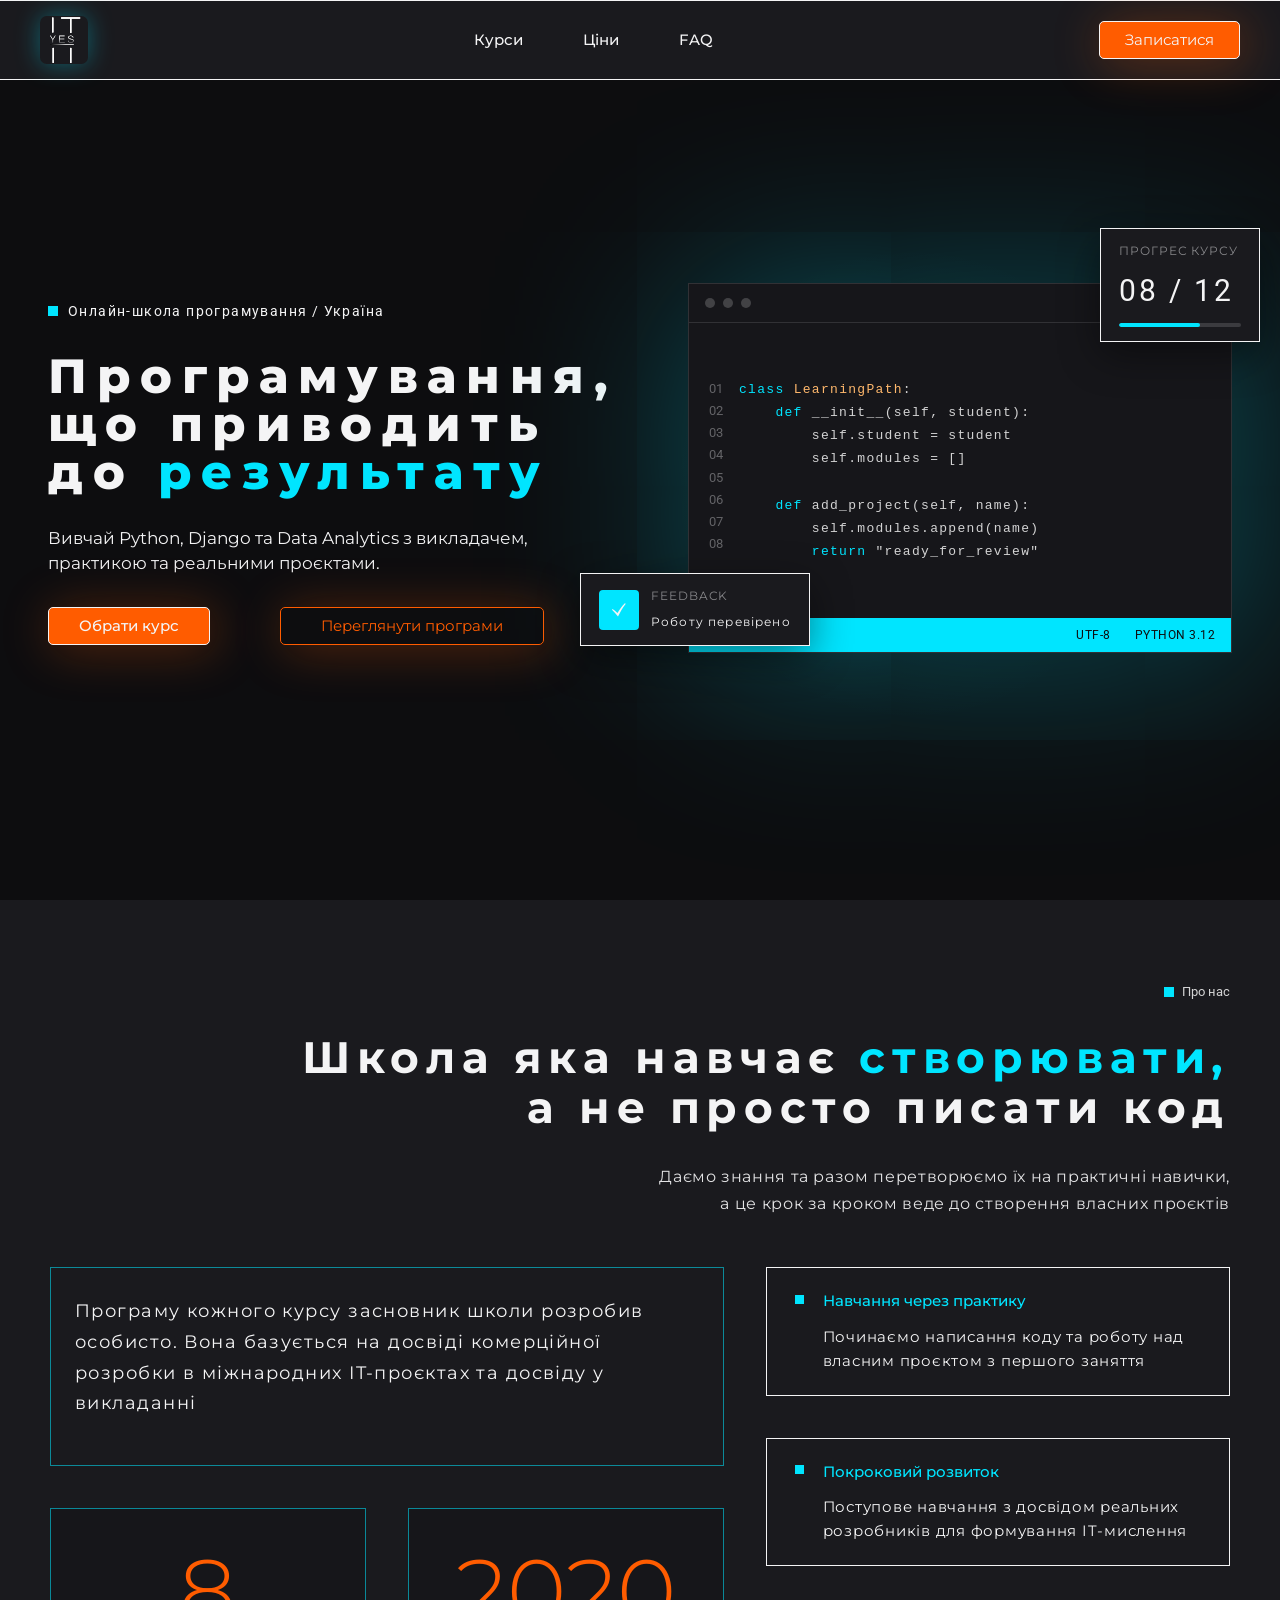
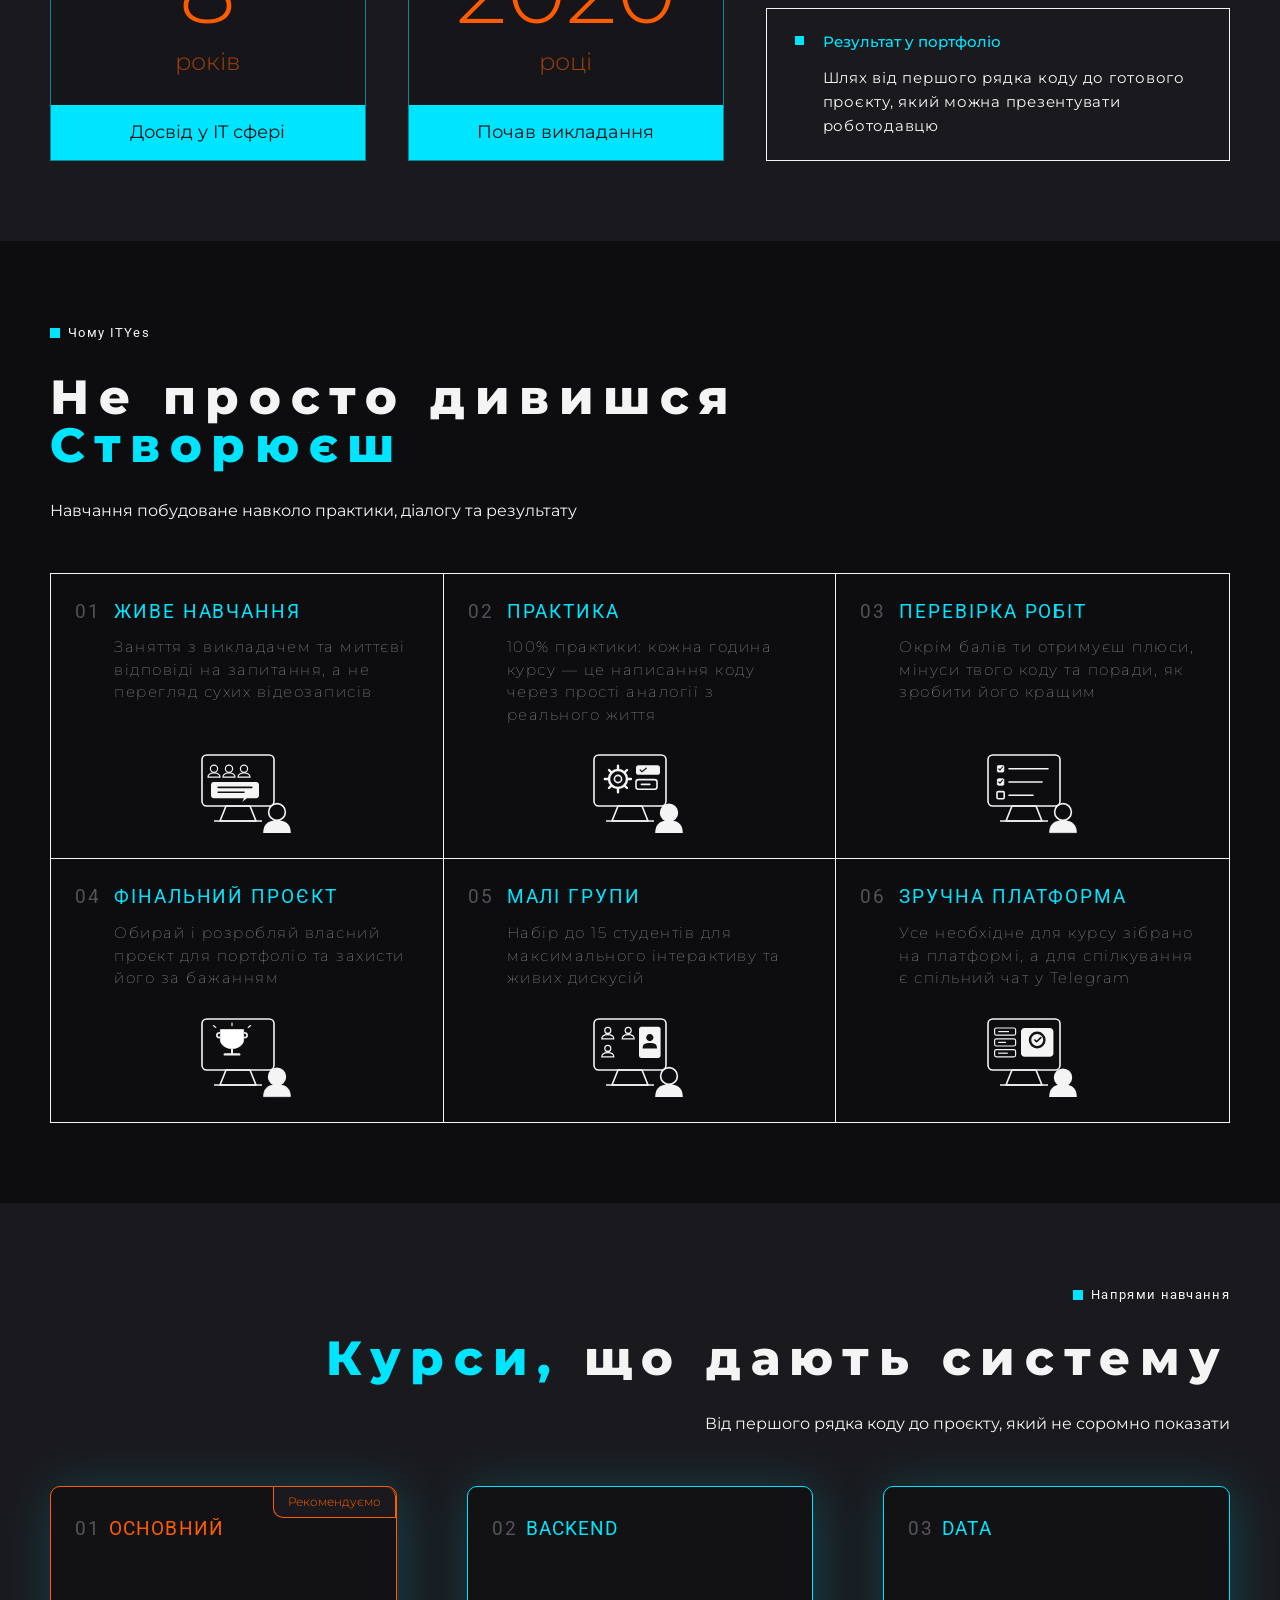
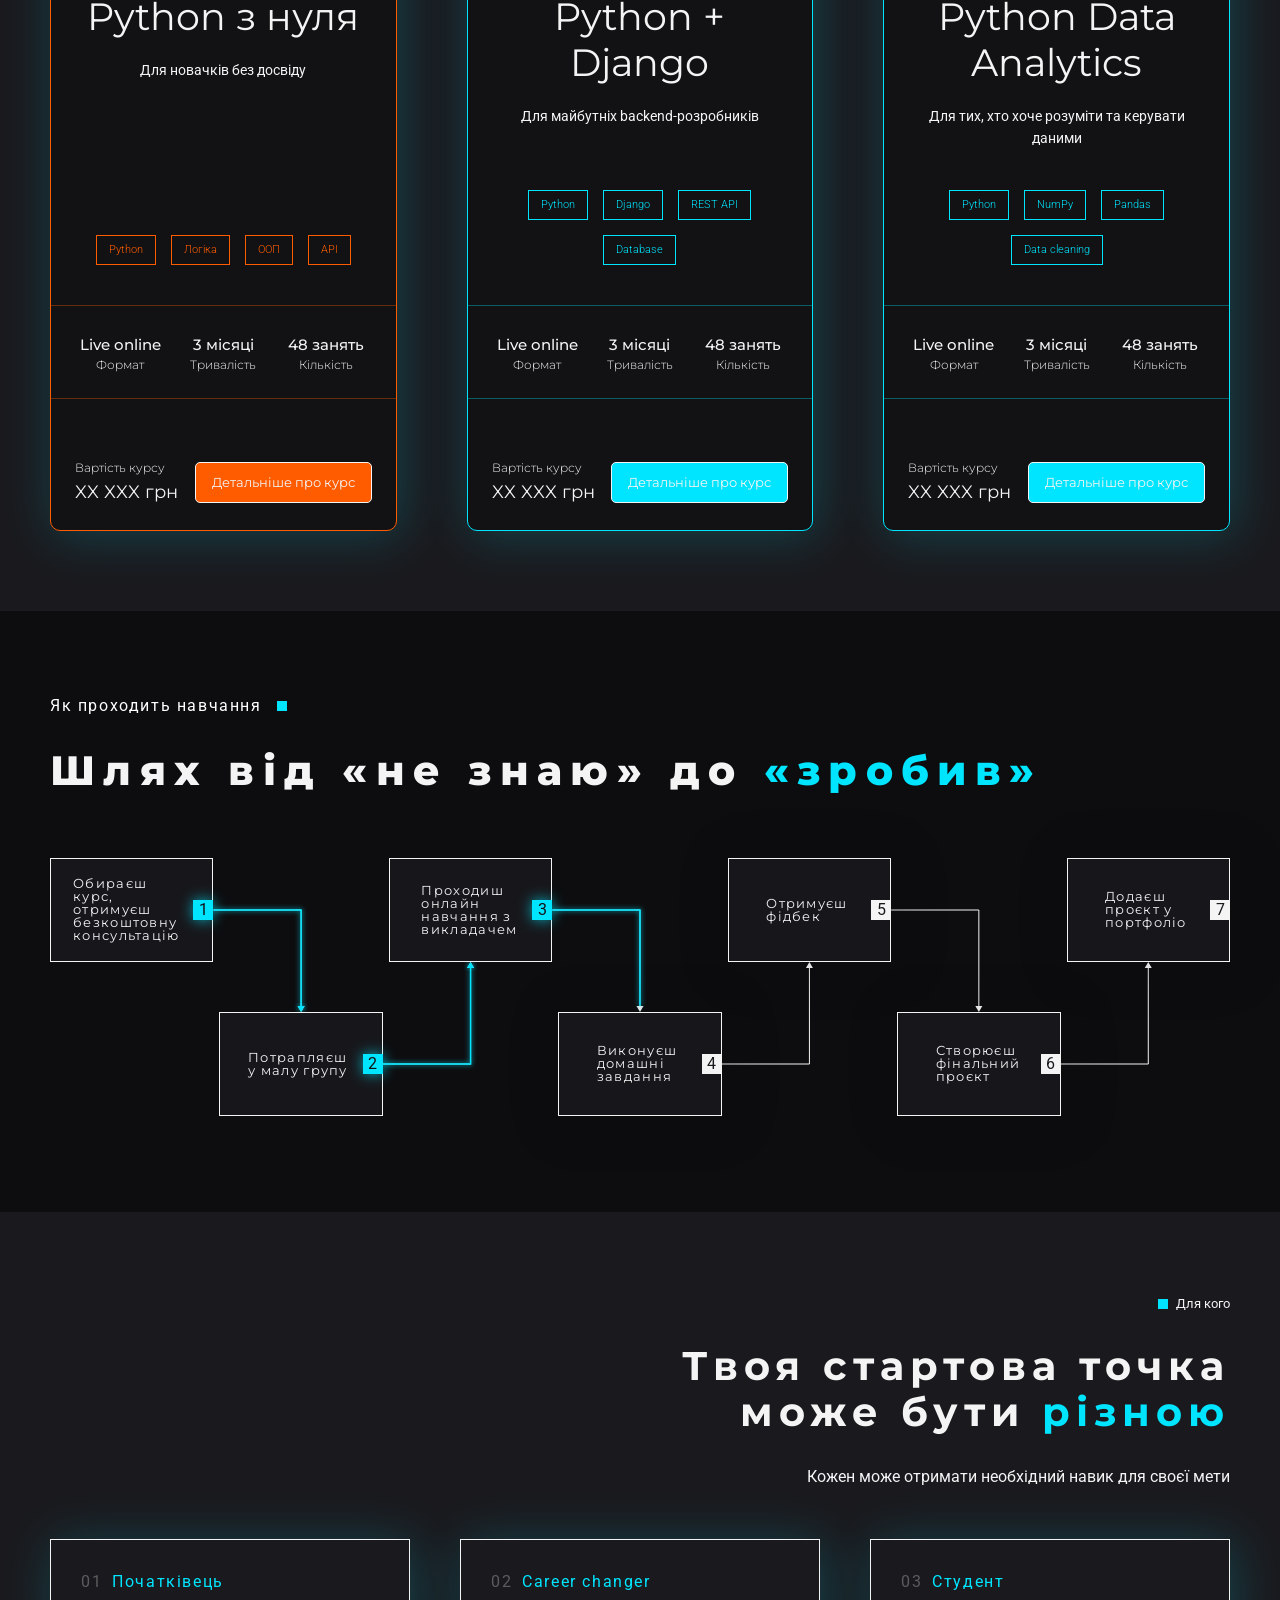
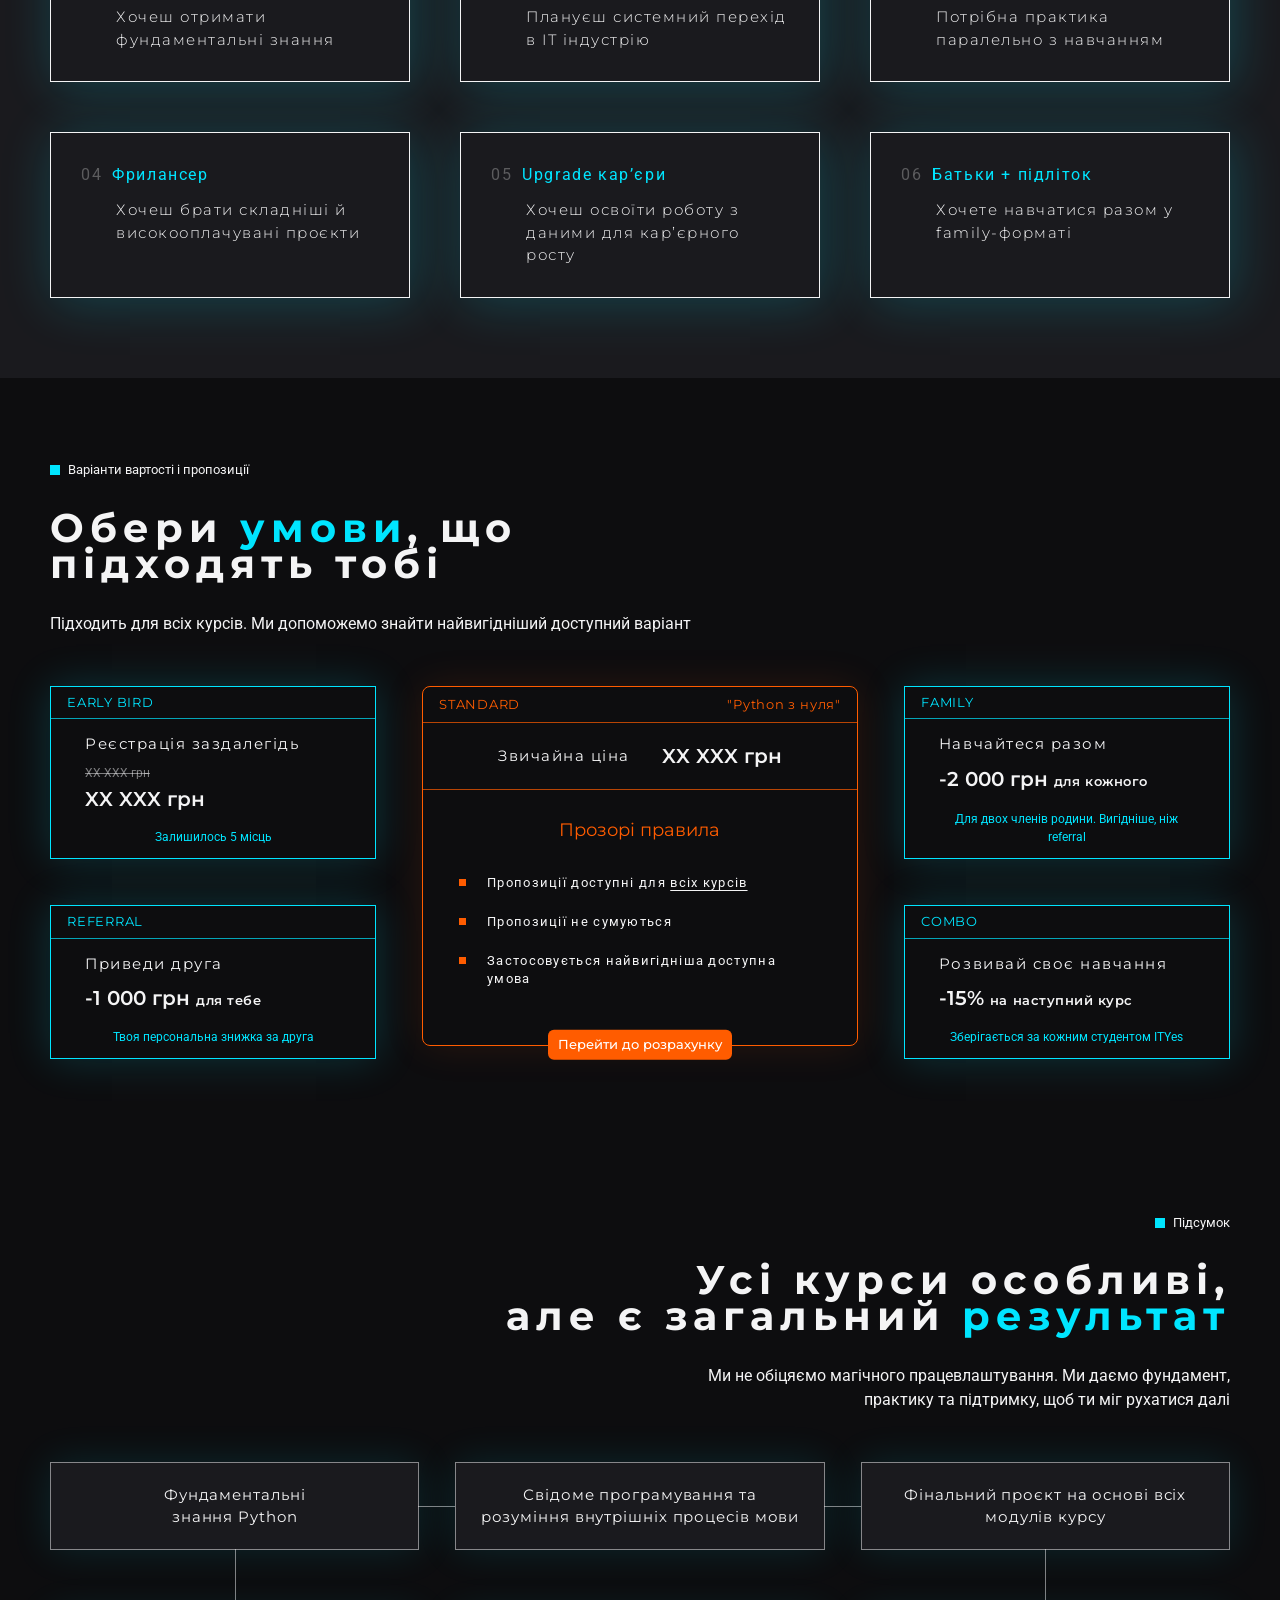
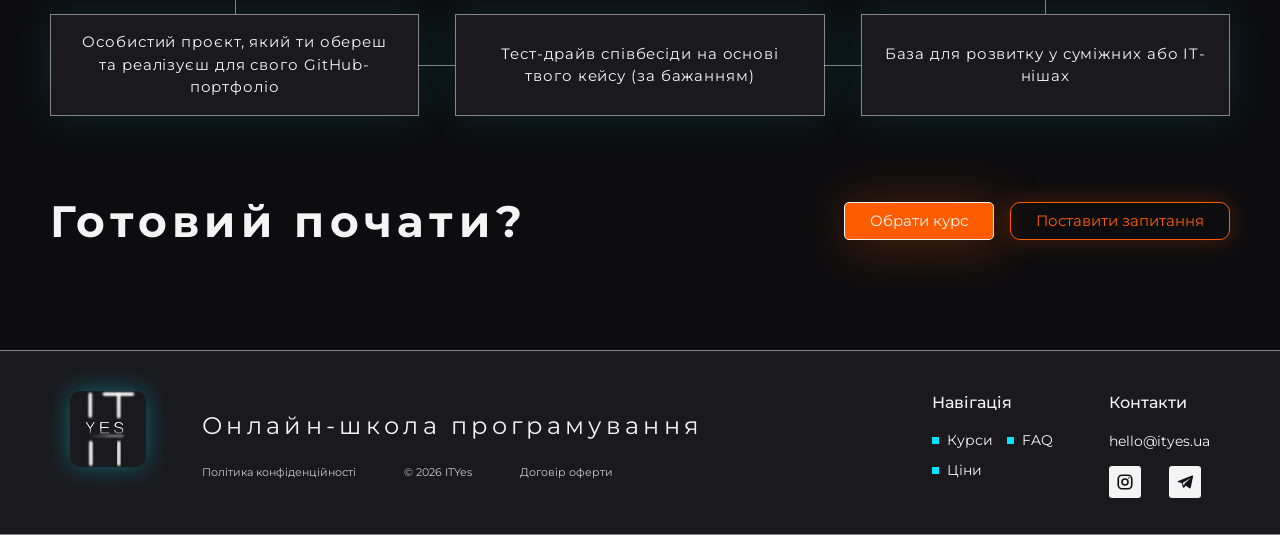
==== commit 6af4d6e9: "edit pages" ====
--- a/index.html
+++ b/index.html
@@ -23,7 +23,6 @@
       <nav id="main-nav" class="main-nav" aria-label="Головна навігація">
         <a href="courses.html">Курси</a>
         <a href="prices.html">Ціни</a>
-        <a href="#how">Як навчаємо</a>
         <a href="faq.html">FAQ</a>
               </nav>
       <a href="apply.html" class="btn btn-orange header-cta">Записатися</a>
@@ -45,8 +44,8 @@
             Вивчай Python, Django та Data Analytics з викладачем, практикою та реальними проєктами.
           </p>
           <div class="hero-actions">
-            <a href="#courses" class="btn btn-primary-hero">Обрати курс</a>
-            <a href="#courses" class="btn btn-ghost">Переглянути програми</a>
+            <a href="courses.html" class="btn btn-primary-hero">Обрати курс</a>
+            <a href="prices.html" class="btn btn-ghost">Переглянути програми</a>
           </div>
         </div>
 
@@ -105,7 +104,7 @@
         </div>
       </div>
 
-      <ul class="hero-benefits reveal" aria-label="Що входить у навчання">
+      <ul class="hero-benefits hero-benefits--bar reveal" aria-label="Що входить у навчання">
         <li>
           <span class="hero-benefits-icon" aria-hidden="true">
             <svg width="19" height="18" viewBox="0 0 19 18" fill="none" xmlns="http://www.w3.org/2000/svg">
@@ -533,12 +532,12 @@
             <div class="offer-rules">
               <h3>Прозорі правила</h3>
               <ul>
-                <li>Пропозиції доступні для <a href="#courses">всіх курсів</a></li>
+                <li>Пропозиції доступні для <a href="courses.html">всіх курсів</a></li>
                 <li>Пропозиції не сумуються</li>
                 <li>Застосовується найвигідніша доступна умова</li>
               </ul>
             </div>
-            <a href="#pricing" class="offer-cta">Перейти до розрахунку</a>
+            <a href="prices.html" class="offer-cta">Перейти до розрахунку</a>
           </article>
 
           <article class="offer-card offer-card--cyan reveal">
@@ -599,7 +598,7 @@
         <div class="result-cta reveal">
           <h2 class="result-cta-title">Готовий почати?</h2>
           <div class="result-cta-actions">
-            <a href="#courses" class="btn btn-orange">Обрати курс</a>
+            <a href="courses.html" class="btn btn-orange">Обрати курс</a>
             <a href="mailto:hello@ityes.ua" class="btn btn-outline-orange">Поставити запитання</a>
           </div>
         </div>
@@ -624,10 +623,9 @@
       <nav class="footer-nav" aria-label="Навігація у футері">
         <h3 class="footer-heading">Навігація</h3>
         <ul class="footer-links">
-          <li><a href="#courses">Курси</a></li>
-          <li><a href="#pricing">Ціни</a></li>
-          <li><a href="#about">Про школу</a></li>
-          <li><a href="#faq">FAQ</a></li>
+          <li><a href="courses.html">Курси</a></li>
+          <li><a href="prices.html">Ціни</a></li>
+          <li><a href="faq.html">FAQ</a></li>
         </ul>
       </nav>
   
--- a/css/site.css
+++ b/css/site.css
@@ -299,7 +299,7 @@
   font-family: "Montserrat", sans-serif;
   font-size: 1.0625rem;
   max-width: 520px;
-  margin: 0 0 32px;
+  margin: 0 0 30px;
   color: #F4F4F5;
 }
 
@@ -422,7 +422,7 @@
 
 .float-card {
   position: absolute;
-  background: rgba(22, 22, 26, 0.95);
+  background: #1A1A1E;
   border: 1px solid #F4F4F5;
   padding: 14px 18px;
   backdrop-filter: blur(8px);
@@ -3653,4 +3653,39 @@
   margin: 0;
   font-size: clamp(1.5rem, 3.23vw, 4rem);   /* 64px at the 1980px frame */
   font-weight: 800; line-height: .94; letter-spacing: .2em;
+}
+
+/* ===== Benefits bar (shared): lighter strip, white lines top/bottom, items spread edge to edge ===== */
+ul.hero-benefits.hero-benefits--bar {
+  display: flex;
+  align-items: center;
+  justify-content: space-between;
+  margin: 0;
+  padding: 0 var(--gutter);
+  background: var(--page-bg2);
+  border-top: 1px solid #f4f4f5;
+  border-bottom: 1px solid #f4f4f5;
+  font-size: 0.9rem;
+  padding: 18px 8.5vw; 
+}
+
+ul.hero-benefits.hero-benefits--bar li {
+  gap: 14px;
+  font-family: "Montserrat", sans-serif;
+  font-weight: 400;
+}
+
+ul.hero-benefits.hero-benefits--bar .hero-benefits-icon {
+  width: 18px;
+  height: 18px;
+  color: var(--cyan);
+}
+
+@media (max-width: 960px) {
+  ul.hero-benefits.hero-benefits--bar {
+    display: grid;
+    grid-template-columns: 1fr 1fr;
+    gap: 12px 16px;
+    padding: 16px var(--gutter);
+  }
 }
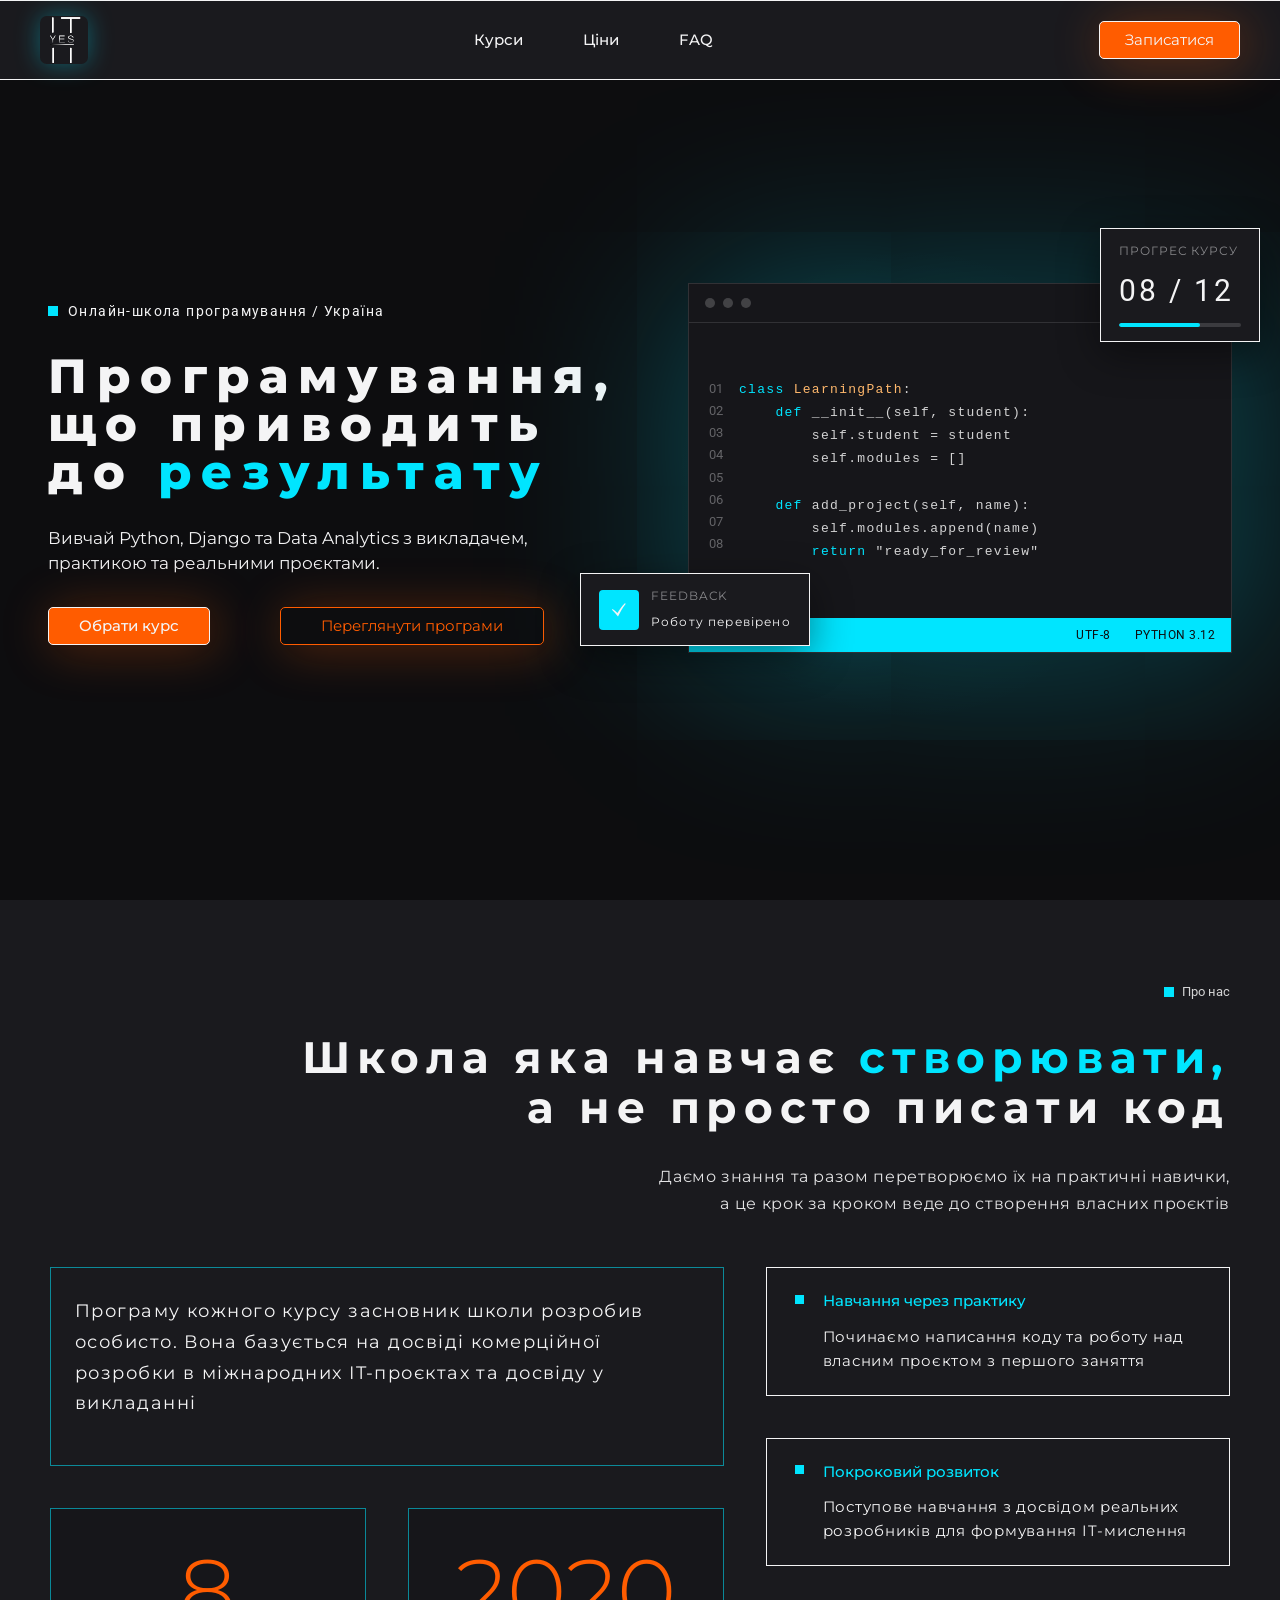
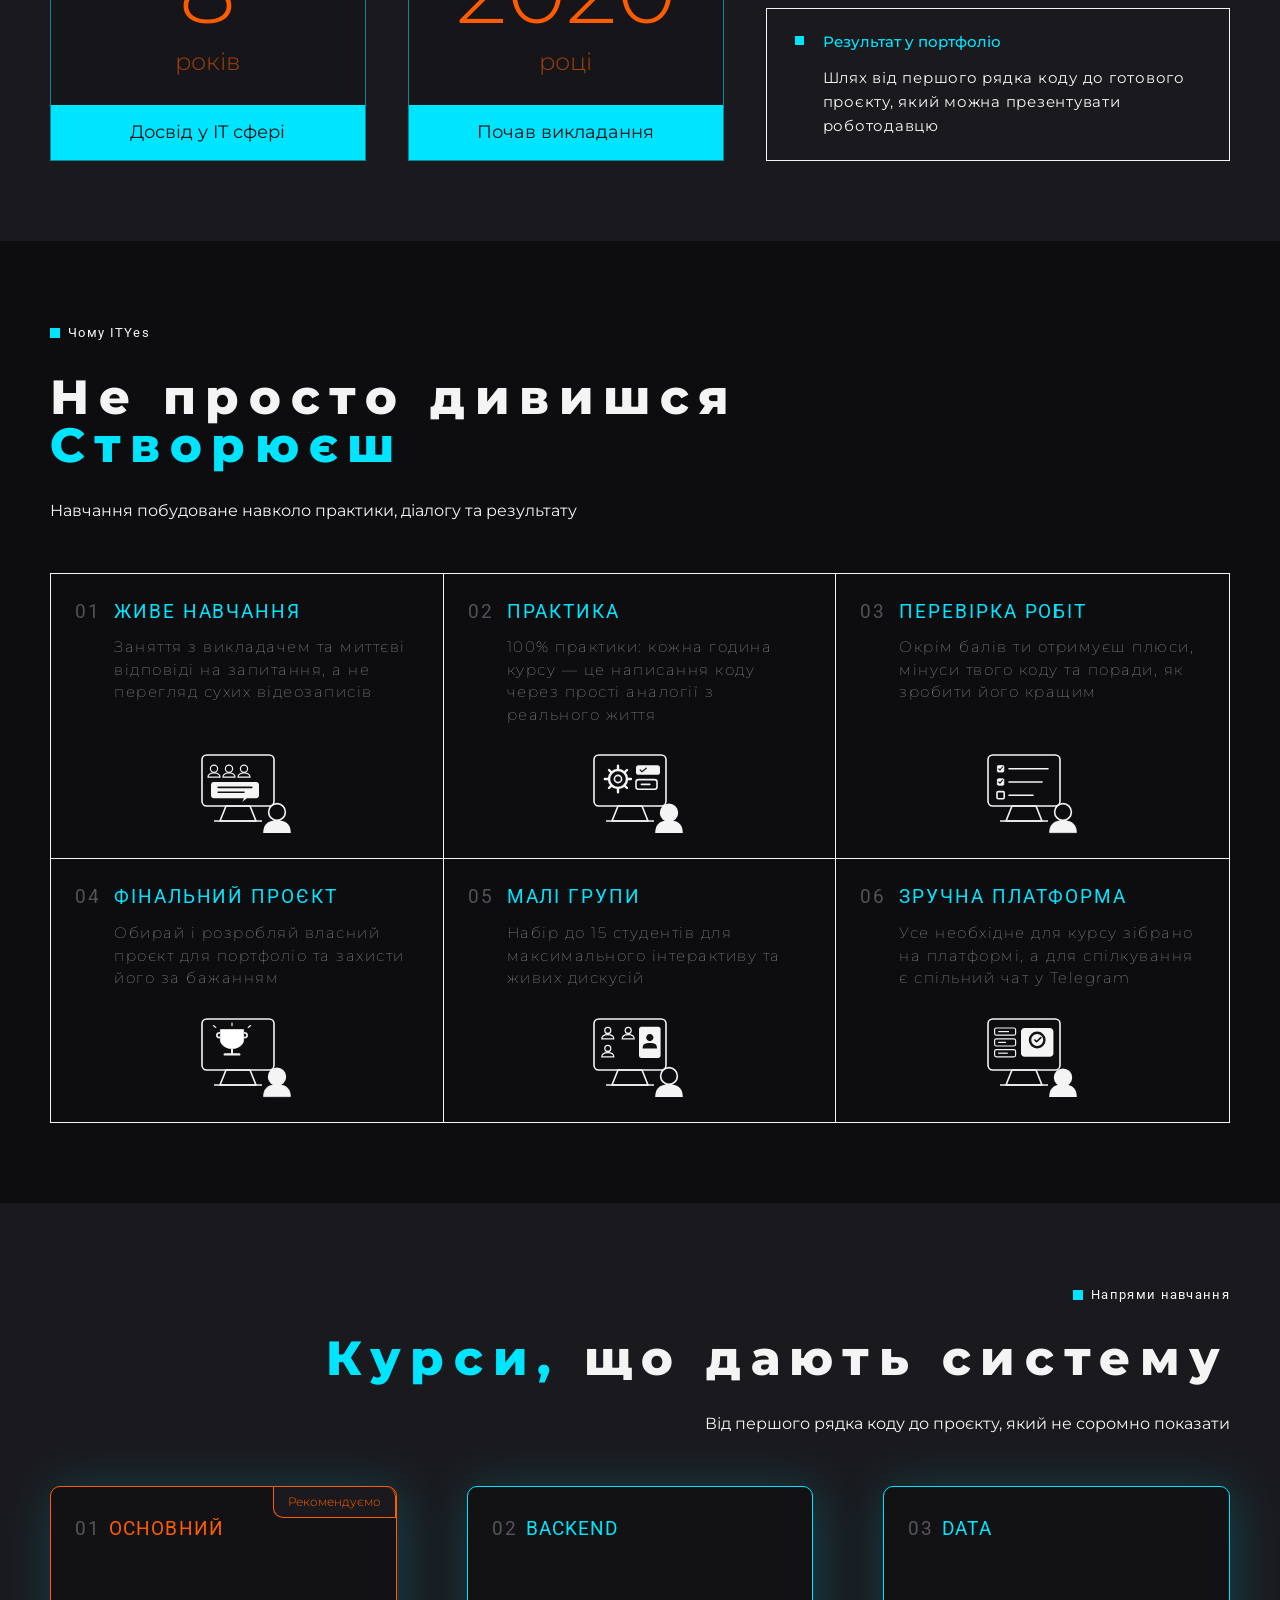
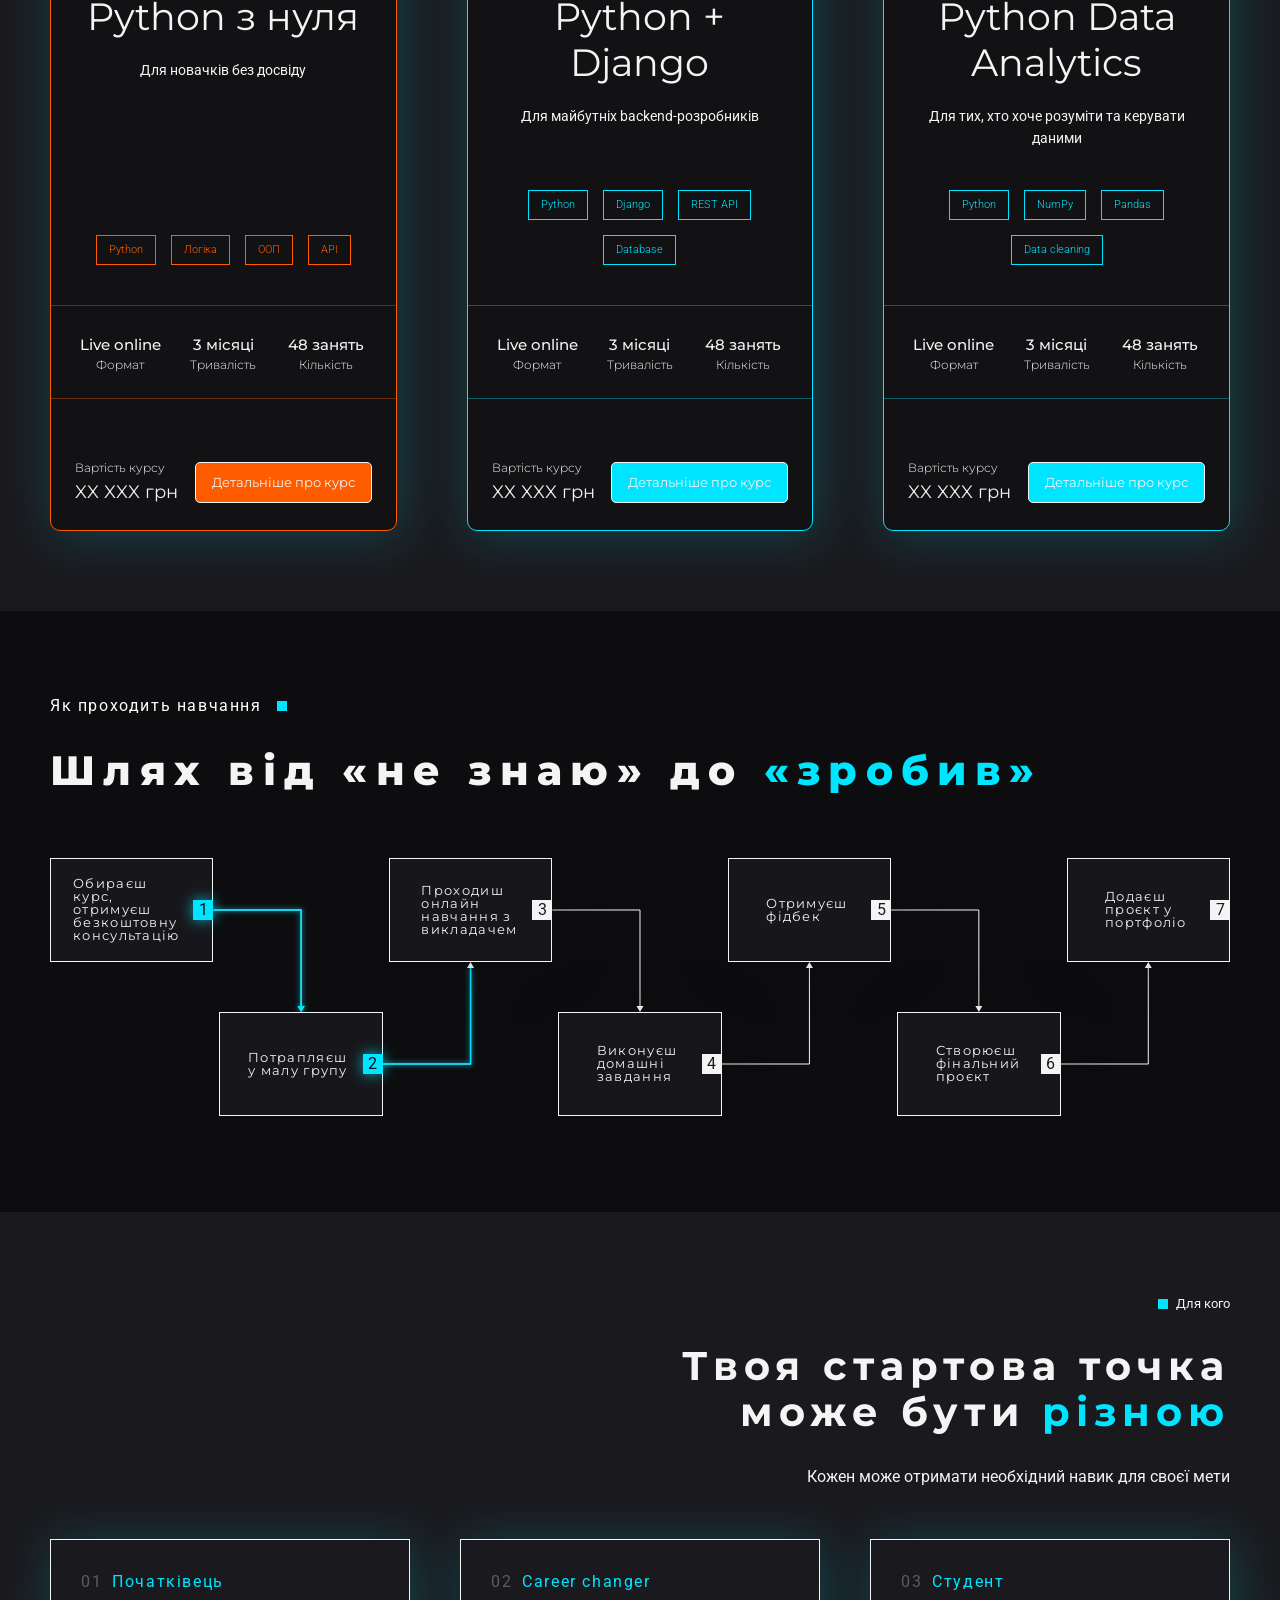
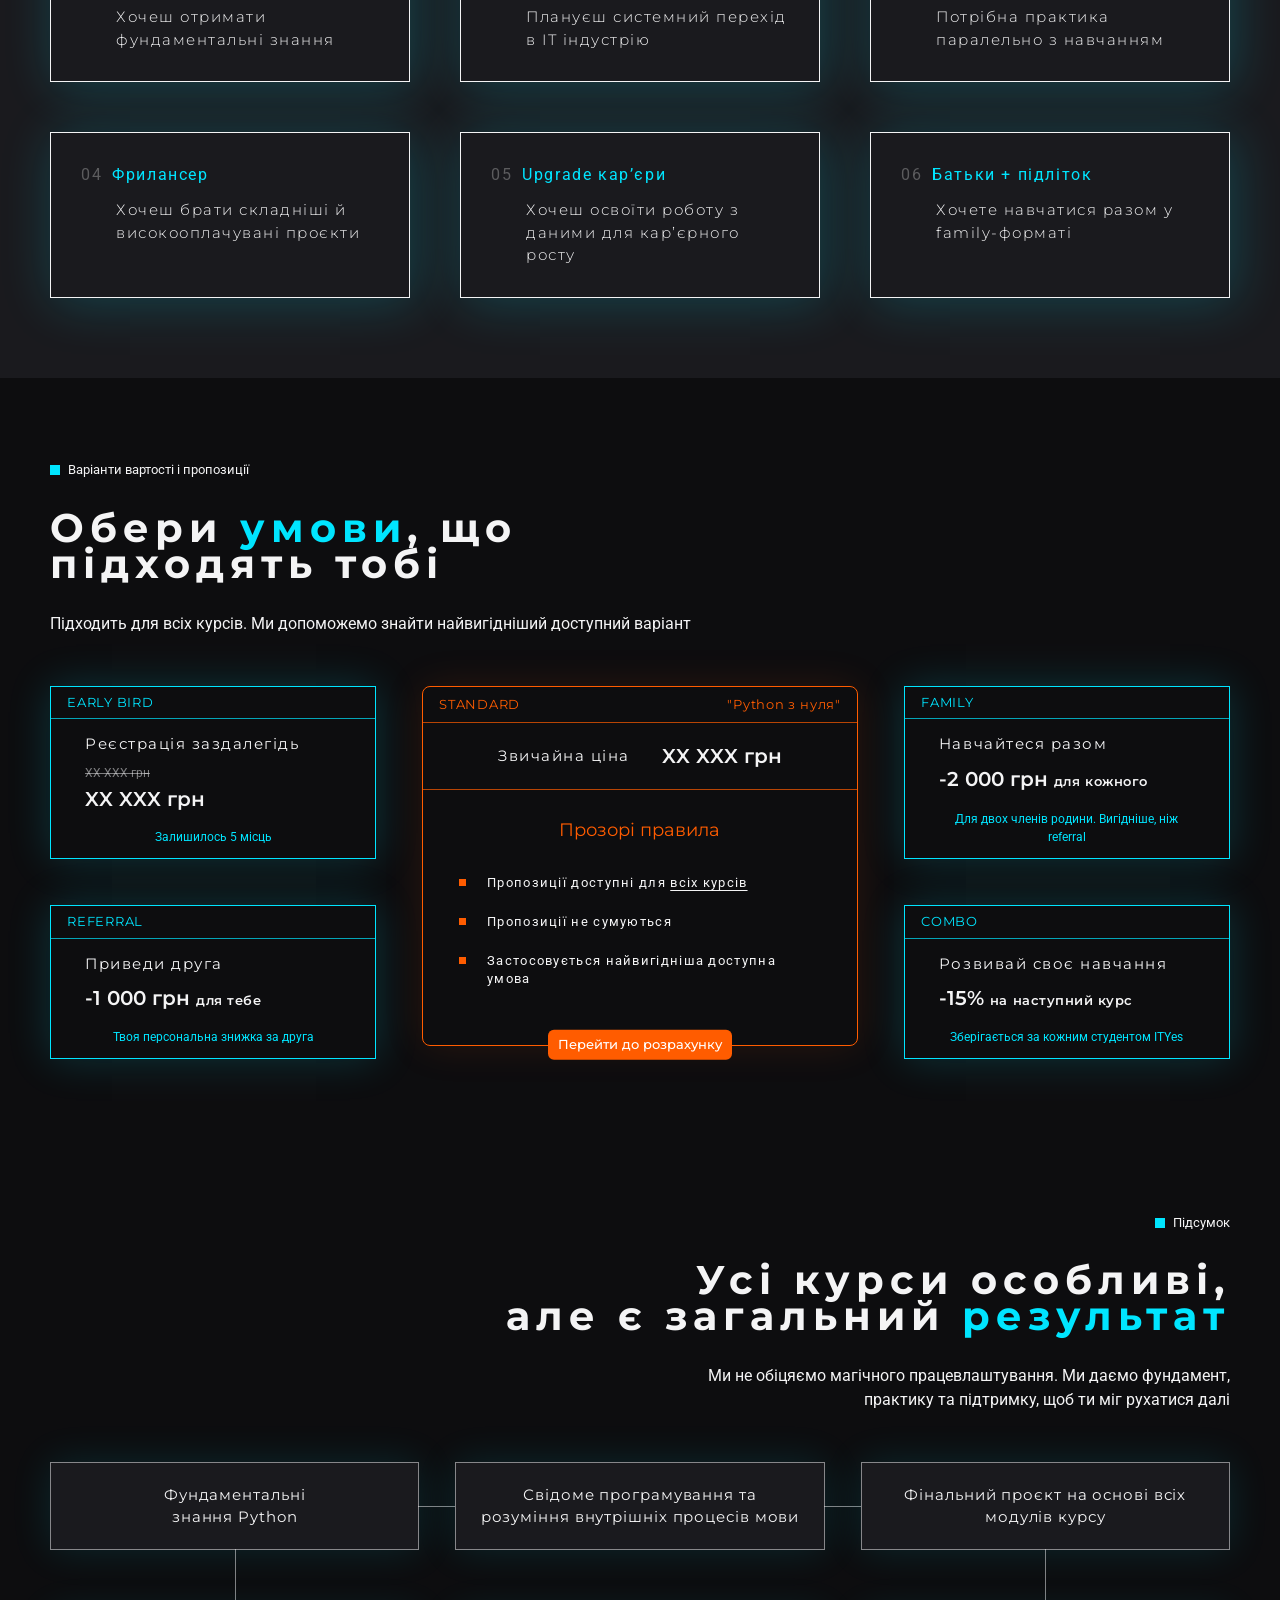
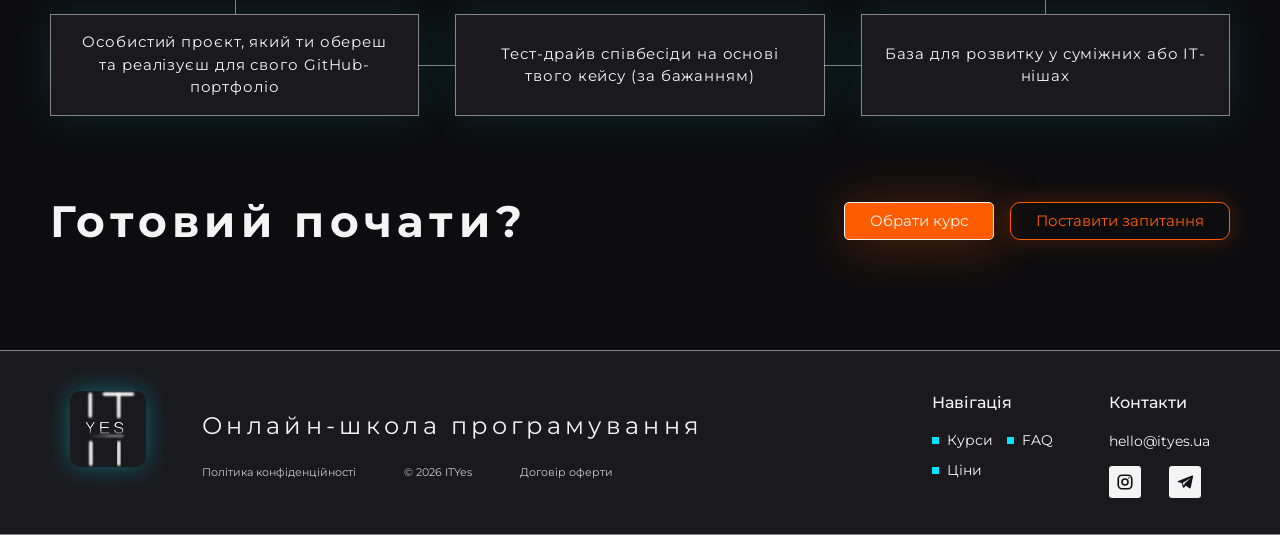
==== commit 0bda9324: "Add mobile version" ====
--- a/index.html
+++ b/index.html
@@ -8,6 +8,7 @@
   <link rel="preconnect" href="https://fonts.gstatic.com" crossorigin>
   <link href="https://fonts.googleapis.com/css2?family=Montserrat:wght@300;400;500;600;700&family=Roboto:wght@400;500&family=Roboto+Mono:wght@400&display=swap" rel="stylesheet">
   <link rel="stylesheet" href="css/site.css">
+  <link rel="stylesheet" href="css/mobile.css">
 </head>
 <body>
   <div class="cursor" aria-hidden="true">
--- a/css/mobile.css
+++ b/css/mobile.css
@@ -0,0 +1,499 @@
+/* mobile.css — подключать ПОСЛЕДНИМ на всех страницах (после site.css и страничного css).
+   Всё внутри @media (max-width: 960px) — десктоп не затрагивается. */
+
+   .nav-toggle .burger { display: none; }
+   .nav-cta { display: none; }
+   
+   @media (max-width: 960px) {
+     :root { --header-height: 64px; }
+   
+     html.menu-open { overflow: hidden; }
+   
+     /* ================= HEADER ================= */
+     .site-header {
+       position: sticky; top: 0; z-index: 100;
+       border: 0;
+       background: var(--header-bg);
+     }
+     .site-header::after {
+       content: ""; position: absolute; left: 0; right: 0; bottom: 0; height: 1px;
+       background: linear-gradient(90deg, var(--cyan), var(--orange)); opacity: .75;
+     }
+     .site-header .container { width: calc(100% - 2 * var(--gutter)); }
+     .header-inner { gap: 12px; }
+     .logo-link img { width: 40px; height: 40px; }
+   
+     .header-cta.btn {
+       display: inline-flex; order: 1; margin-left: auto;
+       min-height: 40px; padding: 0 14px;
+       font-size: .8125rem; letter-spacing: .02em;
+     }
+   
+     /* burger */
+     .nav-toggle {
+       display: grid; place-items: center; order: 2; margin-left: 0;
+       width: 44px; height: 44px; min-height: 44px; padding: 0;
+       font-size: 0; color: var(--text);
+       background: transparent; border: 1px solid #f4f4f5; border-radius: 0;
+       transition: border-color .25s ease, color .25s ease, box-shadow .25s ease;
+     }
+     .nav-toggle .burger { display: block; position: relative; width: 20px; height: 14px; }
+     .burger i {
+       position: absolute; left: 0; width: 100%; height: 2px; background: currentColor;
+       transition: top .35s cubic-bezier(.22, 1, .36, 1), transform .35s cubic-bezier(.22, 1, .36, 1), opacity .2s ease;
+     }
+     .burger i:nth-child(1) { top: 0; }
+     .burger i:nth-child(2) { top: 6px; }
+     .burger i:nth-child(3) { top: 12px; }
+     .nav-toggle[aria-expanded="true"] { color: var(--cyan); border-color: var(--cyan); box-shadow: 0 0 18px rgba(0, 229, 255, .35); }
+     .nav-toggle[aria-expanded="true"] .burger i:nth-child(1) { top: 6px; transform: rotate(45deg); }
+     .nav-toggle[aria-expanded="true"] .burger i:nth-child(2) { opacity: 0; transform: scaleX(0); }
+     .nav-toggle[aria-expanded="true"] .burger i:nth-child(3) { top: 6px; transform: rotate(-45deg); }
+   
+     /* menu panel */
+     .main-nav {
+       position: fixed; z-index: 90;
+       top: calc(var(--header-height) + env(safe-area-inset-top, 0px)); left: 0; right: 0; bottom: 0;
+       display: flex; flex-direction: column; justify-content: flex-start; align-items: stretch; gap: 0;
+       padding: 8px var(--gutter) calc(28px + env(safe-area-inset-bottom, 0px));
+       overflow-y: auto; counter-reset: n;
+       background:
+         radial-gradient(420px 300px at 100% 0%, rgba(0, 229, 255, .10), transparent 70%),
+         radial-gradient(360px 280px at 0% 100%, rgba(255, 92, 0, .10), transparent 70%),
+         #0d0d0f;
+       box-shadow: none; border: 0;
+       opacity: 0; visibility: hidden; transform: translateY(-10px);
+       transition: opacity .35s ease, transform .4s cubic-bezier(.22, 1, .36, 1), visibility 0s linear .4s;
+     }
+     .main-nav.is-open {
+       opacity: 1; visibility: visible; transform: none;
+       transition: opacity .35s ease, transform .4s cubic-bezier(.22, 1, .36, 1), visibility 0s;
+     }
+     .main-nav a {
+       display: flex; align-items: baseline; gap: 16px;
+       padding: 18px 4px; border-bottom: 1px solid var(--border);
+       font-size: 1.375rem; font-weight: 500;
+       opacity: 0; transform: translateY(14px);
+       transition: opacity .4s ease, transform .5s cubic-bezier(.22, 1, .36, 1), color .2s ease;
+     }
+     .main-nav a:not(.nav-cta)::before {
+       counter-increment: n; content: counter(n, decimal-leading-zero);
+       font-family: "Roboto", sans-serif; font-weight: 300; font-size: .8125rem; letter-spacing: .08em;
+       color: rgba(244, 244, 245, .4);
+     }
+     .main-nav a:not(.nav-cta)::after {
+       content: "→"; display: block; position: static; width: auto; height: auto; margin-left: auto;
+       background: none; transform: none; color: var(--cyan); opacity: .6;
+     }
+     .main-nav a.is-current { color: var(--cyan); }
+     .main-nav a.is-current::before { color: rgba(0, 229, 255, .7); }
+     .main-nav .nav-cta {
+       display: flex; justify-content: center; align-items: center;
+       min-height: 52px; margin-top: 28px; padding: 0 20px;
+       font-size: 1rem; letter-spacing: .06em;
+     }
+     .main-nav.is-open a { opacity: 1; transform: none; }
+     .main-nav.is-open a:nth-child(1) { transition-delay: .06s; }
+     .main-nav.is-open a:nth-child(2) { transition-delay: .12s; }
+     .main-nav.is-open a:nth-child(3) { transition-delay: .18s; }
+     .main-nav.is-open a:nth-child(4) { transition-delay: .24s; }
+     .main-nav.is-open a:nth-child(5) { transition-delay: .30s; }
+     .main-nav.is-open a:nth-child(6) { transition-delay: .36s; }
+     .main-nav.is-open a:nth-child(7) { transition-delay: .42s; }
+   
+     /* ================= HERO ================= */
+     .hero-visual, .ct-hero .hero-visual { display: none !important; }
+   
+     .hero, .ct-hero {
+       height: auto; min-height: 0; max-height: none; overflow: hidden;
+       padding: 0;
+       background-image:
+         radial-gradient(360px 300px at 100% 0%, rgba(0, 229, 255, .10), transparent 70%),
+         radial-gradient(320px 260px at 0% 70%, rgba(255, 92, 0, .07), transparent 70%);
+     }
+     .hero::before { width: 300px; height: 300px; right: -80px; top: 0; }
+     .hero > .container, .hero > .ct-hero-inner {
+       width: calc(100% - 2 * var(--gutter)); margin-inline: auto;
+       display: block; padding: 44px 0 40px;
+     }
+     .hero-content { width: 100%; padding-inline: 0; }
+     .hero-label { margin: 0 0 18px; font-size: .75rem; letter-spacing: .06em; }
+     .ct-deadline {
+       margin: 0 0 14px; padding-left: 12px; border-left: 2px solid var(--orange);
+       font-size: .875rem; letter-spacing: .04em;
+     }
+     .hero-title, .ct-hero .hero-title {
+       margin: 0 0 18px;
+       font-size: clamp(1.625rem, 7.4vw, 2.25rem); line-height: 1.15; letter-spacing: .06em;
+     }
+     .hero-subtitle, .ct-hero .hero-subtitle { max-width: none; margin: 0 0 26px; font-size: 1rem; line-height: 1.6; }
+     .hero-actions { flex-direction: column; gap: 12px; }
+     .hero-actions .btn, .hero-content > .btn, .btn-primary-hero, .btn-ghost {
+       width: 100%; min-height: 50px; padding: 0 20px; font-size: .9375rem;
+     }
+     .hero-content > .btn { display: flex; }
+   
+     ul.hero-benefits.hero-benefits--bar, .ct-hero ul.hero-benefits {
+       display: flex; flex-wrap: wrap; gap: 12px 22px;
+       margin: 0; padding: 16px var(--gutter);
+       font-size: .8125rem;
+       background: var(--page-bg2); border: 0; border-top: 1px solid #f4f4f5; border-bottom: 1px solid #f4f4f5;
+     }
+   
+     /* ================= SECTIONS: spacing ================= */
+     .about, .why, .courses, .path, .audience, .offers, .result, .ct-courses,
+     .cx-road, .cx-prog, .fq-sec, .fq-contact, .pr-sec, #family { padding-block: 56px; }
+     .ct-cta { padding-block: 0 56px; }
+     .why { min-height: 0; display: block; }
+     .why-inner, .courses-inner, .path-inner, .audience-inner, .offers-inner,
+     .result-inner, .about-inner, .ct-inner, .cx-inner, .fq-inner, .pr-inner {
+       width: calc(100% - 2 * var(--gutter));
+     }
+   
+     .why-header, .about-header, .courses-header, .path-header, .path--figma-head .path-header,
+     .audience-header, .offers-header, .result-header, .ct-head, .cx-head, .fq-head, .pr-head {
+       margin-bottom: 32px; text-align: left;
+     }
+     .fq-head--left { margin-bottom: 0; }
+   
+     .why-kicker, .courses-kicker, .path-kicker, .audience-kicker, .offers-kicker, .result-kicker,
+     .about-kicker, .ct-kicker, .pr-kicker, .cx-label, .fq-kicker, .path--figma-head .path-kicker {
+       flex-direction: row !important; justify-content: flex-start !important;
+       gap: 10px; margin-bottom: 16px; font-size: .8125rem; line-height: 1.4; width: auto;
+     }
+     .ct-kicker-dot, .path-kicker-dot, .pr-dot, .cx-dot { order: -1; }
+   
+     /* ================= TYPOGRAPHY ================= */
+     .why-title, .courses-title, .about-title, .audience-title, .offers-title, .result-title,
+     .ct-title, .cx-title, .fq-title, .pr-title, .path-title, .path--figma-head .path-title {
+       margin: 0 0 16px;
+       font-size: clamp(1.5rem, 6.4vw, 2rem); line-height: 1.2; letter-spacing: .05em;
+     }
+     .path-title, .path--figma-head .path-title { margin: 0; }
+     .why-subtitle, .about-subtitle, .courses-subtitle, .audience-subtitle, .offers-subtitle,
+     .result-subtitle, .ct-sub, .cx-sub, .fq-sub {
+       margin: 0; font-size: .9375rem; line-height: 1.6; letter-spacing: .01em;
+     }
+     .about-subtitle br, .result-subtitle br, .fq-sub br, .offers-title br { display: none; }
+     .result-cta-title { font-size: 1.625rem; letter-spacing: .05em; }
+   
+     .pr-offer { margin-bottom: 16px; font-size: clamp(1.75rem, 8vw, 2.5rem); line-height: 1.1; letter-spacing: .08em; }
+     .pr-lead { margin-bottom: 14px; font-size: 1rem; line-height: 1.6; letter-spacing: .03em; }
+     .pr-note { font-size: .875rem; line-height: 1.7; letter-spacing: .03em; }
+   
+     .why-card-text, .audience-card-text, .about-note p, .about-intro p { font-weight: 300; letter-spacing: .02em; line-height: 1.6; }
+     .why-card-text { color: #e4e4e6; }
+     .why-card-heading { font-size: 1.0625rem; }
+   
+     /* ================= WHY / COURSES / AUDIENCE ================= */
+     .course-meta { margin: 8px -20px 28px; padding: 18px 20px; }
+     .course-card { padding: 28px 20px 20px; }
+     .path-flow { row-gap: 32px; }
+     .audience-grid, .offers-grid { gap: 16px; }
+     .audience-card-text { margin-left: 0; }
+   
+     .ct-card { box-shadow: 4px 4px 40px 1px rgba(0, 229, 255, .18); }
+     .ct-name { font-size: 1.625rem; }
+     .ct-steps strong { font-size: 1rem; }
+   
+     .cx-road-box p { font-size: 1rem; }
+     .cx-acc-btn { font-size: .9375rem; }
+   
+     /* ================= FAQ ================= */
+     .fq-aside { display: none; }
+     .fq-title { font-weight: 800; }
+   
+     /* ================= FORMS (>=16px: no iOS zoom) ================= */
+     .ap-field input[type="text"], .ap-field input[type="email"], .ap-field input[type="tel"],
+     .ap-select select, .ap-field textarea, .pr-select select { font-size: 16px; }
+     .ap-title { font-size: clamp(1.75rem, 7.5vw, 2.25rem); letter-spacing: .06em; line-height: 1.15; margin-bottom: 20px; }
+     .ap-lead { font-size: 1rem; line-height: 1.6; }
+   
+     /* ================= FOOTER ================= */
+     .footer-inner { width: calc(100% - 2 * var(--gutter)); }
+     .footer-brand { font-size: 1.125rem; }
+   }
+   
+   /* ---- phone ---- */
+   @media (max-width: 640px) {
+     .why-grid { grid-template-columns: 1fr; }
+     .why-card { min-height: 0; }
+     .why-card, .why-card:nth-child(n) { border-right: none !important; border-bottom: 1px solid #f4f4f5 !important; }
+     .why-card:last-child { border-bottom: none !important; }
+   
+     /* таблица цен -> карточки */
+     .pr-table-wrap { border: 0; overflow: visible; }
+     .pr-table { min-width: 0; display: block; }
+     .pr-table thead { display: none; }
+     .pr-table tbody { display: grid; gap: 16px; }
+     .pr-table tr { display: block; border: 1px solid var(--cyan); background: #121214; }
+     .pr-table tbody th {
+       display: block; width: auto; padding: 14px 16px; text-align: left; font-size: 1rem;
+       border: 0; border-bottom: 1px solid var(--cyan) !important;
+     }
+     .pr-table td {
+       display: flex; justify-content: space-between; align-items: baseline; gap: 12px;
+       padding: 12px 16px; text-align: right; font-size: .875rem;
+       border-bottom: 1px solid rgba(0, 229, 255, .25) !important;
+     }
+     .pr-table td:last-child { border-bottom: 0 !important; }
+     .pr-table td::before { text-align: left; font-size: .8125rem; color: rgba(244, 244, 245, .6); }
+     .pr-table td:nth-child(2)::before { content: "Тривалість"; }
+     .pr-table td:nth-child(3)::before { content: "Вартість"; }
+     .pr-table td:nth-child(4)::before { content: "Early Bird"; }
+     .pr-table td:nth-child(5)::before { content: "Розстрочка"; }
+   }
+   
+   /* ---- narrow phone: CTA only inside the menu ---- */
+   @media (max-width: 419px) {
+     .header-cta.btn { display: none; }
+     .nav-toggle { margin-left: auto; }
+   }
+   
+   @media (prefers-reduced-motion: reduce) {
+     .main-nav, .main-nav a, .burger i { transition: none !important; }
+   }
+   
+   /* =====================================================================
+      v2 — правки по скриншотам
+      ===================================================================== */
+   @media (max-width: 960px) {
+     .main-nav { overscroll-behavior: contain; }
+   
+     /* ---------- hero-benefits: компактная сетка 2 колонки ---------- */
+     ul.hero-benefits.hero-benefits--bar, .ct-hero ul.hero-benefits {
+       display: grid; grid-template-columns: 1fr 1fr; justify-content: start;
+       gap: 10px 14px; padding: 14px var(--gutter); font-size: .75rem;
+     }
+     ul.hero-benefits.hero-benefits--bar li, .ct-hero ul.hero-benefits li {
+       gap: 8px; font-size: .75rem; line-height: 1.25;
+     }
+     ul.hero-benefits.hero-benefits--bar .hero-benefits-icon, .ct-hero .hero-benefits-icon {
+       width: 14px; height: 14px;
+     }
+   
+     /* ---------- «Чому ITYes»: иконка маленькая, в углу карточки ---------- */
+     .why-card {
+       display: grid; grid-template-columns: 1fr auto;
+       grid-template-areas: "head icon" "text text";
+       column-gap: 12px; row-gap: 10px; align-items: center;
+       min-height: 0; padding: 18px;
+     }
+     .why-card-heading { grid-area: head; margin: 0; }
+     .why-card-icon { grid-area: icon; width: 52px; height: auto; margin: 0; padding: 0; align-self: center; opacity: .9; }
+     .why-card-text { grid-area: text; padding-left: 0; max-width: none; font-size: .9375rem; }
+   
+     /* ---------- «Про нас» ---------- */
+     .about-header { margin-bottom: 24px; }
+     .about-grid { row-gap: 16px; }
+     .about-intro { padding: 18px; }
+     .about-intro p { font-size: .9375rem; line-height: 1.65; letter-spacing: .02em; }
+     .about-stats { grid-template-columns: 1fr 1fr; gap: 12px; }
+     .about-stat-body { padding: 20px 8px 12px; }
+     .about-stat-num { font-size: clamp(2.5rem, 13vw, 3.5rem); }
+     .about-stat-unit { margin-top: 4px; font-size: 1rem; }
+     .about-stat-label {
+       display: grid; place-items: center; min-height: 3.1em;
+       padding: 8px; font-size: .8125rem; line-height: 1.3; text-align: center;
+     }
+     .about-side { gap: 12px; }
+     .about-note { padding: 16px; }
+     .about-note h3 { margin-bottom: 8px; padding-left: 22px; font-size: .9375rem; }
+     .about-note p { padding-left: 22px; font-size: .875rem; }
+   
+     /* ---------- Курси (index): свайп-карусель ---------- */
+     .courses-grid {
+       display: flex; gap: 14px; max-width: none; margin-inline: calc(-1 * var(--gutter));
+       padding: 6px var(--gutter) 22px;
+       overflow-x: auto; scroll-snap-type: x mandatory; scroll-padding-inline: var(--gutter);
+       -webkit-overflow-scrolling: touch; scrollbar-width: none;
+     }
+     .courses-grid::-webkit-scrollbar { display: none; }
+     .courses-grid .course-card {
+       flex: 0 0 min(84%, 340px); scroll-snap-align: start;
+       opacity: 1 !important; transform: none !important;
+       padding: 22px 18px 18px; min-height: 0;
+       background-image: linear-gradient(160deg, color-mix(in srgb, var(--card-accent) 14%, transparent), transparent 45%);
+     }
+     .course-label { margin-bottom: 16px; font-size: 1rem; }
+     .course-label span { font-size: 1rem; }
+     .course-header-content { text-align: left; }
+     .course-name { margin: 0 0 8px; text-align: left; font-size: 1.5rem; }
+     .course-desc { margin: 0 0 16px; text-align: left; font-size: .875rem; color: rgba(244, 244, 245, .75); }
+     .course-tags { justify-content: flex-start; gap: 8px; margin-bottom: 20px; }
+     .course-tags li { padding: 4px 10px; font-size: .6875rem; }
+     .course-meta {
+       grid-template-columns: repeat(3, 1fr); gap: 6px;
+       margin: 0 -18px 18px; padding: 14px 18px;
+     }
+     .course-meta dd { font-size: .8125rem; }
+     .course-meta dt { font-size: .6875rem; color: rgba(244, 244, 245, .6); }
+     .course-footer { flex-direction: column; align-items: stretch; gap: 14px; }
+     .course-price { display: flex; justify-content: space-between; align-items: baseline; font-size: 1.125rem; }
+     .course-price span { display: inline; margin: 0; }
+     .course-btn { width: 100%; min-height: 46px; font-weight: 500; font-size: .875rem; }
+     .course-card--cyan .course-btn { color: #0d0d0f; }
+   
+     /* ---------- Шлях: вертикальный таймлайн ---------- */
+     .path-board { min-height: 0; }
+     .path-lines { opacity: 0; pointer-events: none; }   /* стрелки из JS не нужны, но SVG остаётся «живым» */
+     .path-flow { grid-template-columns: 1fr; grid-template-rows: none; row-gap: 14px; max-width: none; padding: 0; }
+     .path--figma .path-step { position: relative; padding-left: 52px; }
+     .path--figma .path-step:not(:last-child)::before {
+       content: ""; position: absolute; left: 17px; top: 36px; bottom: -14px; width: 1px;
+       background: rgba(244, 244, 245, .25); transition: background .4s ease, box-shadow .4s ease;
+     }
+     .path--figma .path-step.is-in:not(:last-child)::before { background: var(--cyan); box-shadow: 0 0 8px rgba(0, 229, 255, .6); }
+     .path--figma .path-box { position: static; min-height: 56px; padding: 14px 16px; }
+     .path--figma .path-box p { width: auto; font-size: .9375rem; line-height: 1.4; letter-spacing: .03em; }
+     .path--figma .path-num {
+       position: absolute; left: 0; top: 0; right: auto; transform: none;
+       width: 36px; height: 36px; font-family: "Montserrat", sans-serif; font-size: 1rem; font-weight: 500;
+     }
+   }
+   
+   /* =====================================================================
+      v3 — таймлайн одной высоты, знижки, футер, courses, калькулятор, FAQ
+      ===================================================================== */
+   @media (max-width: 960px) {
+     /* возвращаем перенос строки в подзаголовках (иначе слипается «непросто.Саме») */
+     .about-subtitle br, .result-subtitle br, .fq-sub br { display: inline; }
+   
+     /* ---------- таймлайн: path-flow (index/courses) + cx-road-flow (course) ---------- */
+     .path--figma .path-box, .cx-road-box {
+       height: 76px; min-height: 76px; padding: 0 16px;
+       justify-content: flex-start; text-align: left;
+     }
+     .path--figma .path-box p, .cx-road-box p { width: 100%; text-align: left; }
+     .path--figma .path-num, .cx-road-num { top: 50%; transform: translateY(-50%); }
+   
+     .cx-road-lines { opacity: 0; pointer-events: none; }
+     .cx-road-flow { grid-template-columns: 1fr; row-gap: 14px; max-width: none; margin-inline: 0; }
+     .cx-road-step { position: relative; padding-left: 52px; }
+     .cx-road-box { position: static; }
+     .cx-road-box p { font-size: .9375rem; line-height: 1.4; letter-spacing: .03em; }
+     .cx-road-num {
+       position: absolute; left: 0; right: auto; width: 36px; height: 36px;
+       font-size: 1rem; font-weight: 500;
+     }
+     .cx-road-step.is-in .cx-road-num { background: var(--cyan); color: #121214; border-color: var(--cyan); }
+   
+     .path--figma .path-step:not(:last-child)::before,
+     .cx-road-step:not(:last-child)::before {
+       content: ""; position: absolute; left: 17px; top: 56px; bottom: -34px; width: 1px;
+       background: rgba(244, 244, 245, .25); transition: background .4s ease, box-shadow .4s ease;
+     }
+     .cx-road-step.is-in:not(:last-child)::before { background: var(--cyan); box-shadow: 0 0 8px rgba(0, 229, 255, .6); }
+   
+     /* ---------- Знижки: «купони» ---------- */
+     .offers-grid {
+       grid-template-columns: 1fr 1fr; gap: 12px;
+       grid-template-areas: "featured featured" "early family" "referral combo";
+     }
+     .offer-card--cyan {
+       border: 1px solid rgba(0, 229, 255, .6); box-shadow: none;
+       background-image: linear-gradient(180deg, rgba(0, 229, 255, .10), transparent 55%);
+     }
+     .offer-card--cyan .offer-label {
+       padding: 8px 12px; font-size: .6875rem; letter-spacing: .12em; text-transform: uppercase;
+       border-bottom: 1px dashed rgba(0, 229, 255, .6);
+     }
+     .offer-body { padding: 12px; }
+     .offer-name { margin: 0 0 12px; font-size: .75rem; line-height: 1.4; letter-spacing: .03em; color: rgba(244, 244, 245, .7); }
+     .offer-old { font-size: .75rem; }
+     .offer-value { margin: 0; font-size: 1.375rem; line-height: 1.1; color: var(--orange); }
+     .offer-value span { display: block; margin-top: 4px; font-size: .6875rem; font-weight: 400; color: #f4f4f5; }
+     .offer-note { margin-top: 12px; text-align: left; font-size: .6875rem; line-height: 1.4; }
+     .offer-card--orange.offer-card--featured { margin-bottom: 24px; }
+     .offer-card--featured .offer-featured-price { gap: 16px; }
+   
+     /* ---------- Футер ---------- */
+     .site-footer { padding: 32px 0 28px; }
+     .footer-inner {
+       grid-template-columns: auto 1fr;
+       grid-template-areas: "logo brand" "nav nav" "contacts contacts" "legal legal";
+       column-gap: 16px; row-gap: 28px; align-items: center;
+     }
+     .footer-logo img { width: 56px; height: 56px; }
+     .footer-brand { align-self: center; font-size: .9375rem; line-height: 1.4; letter-spacing: .08em; }
+     .footer-nav, .footer-contacts { padding-top: 0; }
+     .footer-heading {
+       margin: 0 0 12px; font-size: .6875rem; font-weight: 400;
+       letter-spacing: .14em; text-transform: uppercase; color: rgba(244, 244, 245, .5);
+     }
+     .footer-links { display: flex; flex-wrap: wrap; gap: 10px; }
+     .footer-links a { min-height: 44px; padding: 0 16px; border: 1px solid var(--border); font-size: .9375rem; }
+     .footer-links a::before { width: 6px; height: 6px; }
+     .footer-email { display: block; margin-bottom: 14px; font-size: 1rem; }
+     .footer-social { gap: 10px; }
+     .footer-social a { width: 48px; height: 48px; }
+     .footer-social svg { width: 22px; height: 22px; }
+     .footer-legal {
+       flex-direction: row; flex-wrap: wrap; justify-content: space-between; gap: 10px 16px;
+       padding-top: 20px; border-top: 1px solid var(--border); font-size: .75rem;
+     }
+     .footer-legal span { order: 3; width: 100%; opacity: .55; }
+   
+     /* ---------- courses.html: без ct-program (бейдж оставляем) ---------- */
+     .ct-program { display: contents; }
+     .ct-program h4, .ct-steps { display: none; }
+     .ct-card:has(.ct-badge) .ct-name { padding-top: 46px; }
+   
+     /* ---------- FAQ: блоки связи ---------- */
+     .fq-ways { gap: 28px; margin-top: 28px; }
+     .fq-way { align-items: stretch; gap: 12px; }
+     .fq-way-box {
+       width: 100%; min-height: 0; padding: 18px 20px; justify-items: start; text-align: left;
+       font-size: 1rem; line-height: 1.5; letter-spacing: .03em;
+       border-left: 3px solid var(--orange);
+     }
+     .fq-way-box br { display: none; }
+     .fq-way-btn { width: 100%; min-width: 0; height: 52px; font-size: 1rem; }
+     .fq-social { gap: 12px; }
+     .fq-social a { flex: 1; width: auto; height: 52px; }
+   
+     /* ---------- Калькулятор цен ---------- */
+     .pr-calc-sec { padding: 32px 0 56px; }
+     .pr-calc { display: flex; flex-direction: column; }
+     .pr-calc-left, .pr-calc-right { display: contents; }
+   
+     .pr-calc-intro { order: 1; min-height: 0; padding: 20px 16px 16px; }
+     .pr-calc-intro .pr-kicker { margin-left: 0; }
+     .pr-calc-title { margin: 14px 0 8px; font-size: 1.25rem; line-height: 1.3; letter-spacing: .05em; }
+     .pr-calc-text { margin: 0 0 18px; font-size: .875rem; line-height: 1.5; }
+     .pr-field { margin: 0; width: 100%; }
+     .pr-field label { margin-bottom: 10px; font-size: .9375rem; }
+     .pr-select select { height: 52px; padding-left: 14px; }
+   
+     .pr-toggles { order: 2; }
+     .pr-toggles li { min-height: 60px; padding: 0 16px; font-size: 1rem; }
+     .pr-switch { width: 60px; height: 32px; }
+     .pr-switch i { left: 4px; width: 22px; height: 22px; }
+     .pr-switch.is-on i { left: calc(100% - 26px); }
+     .pr-calc-foot { order: 3; min-height: 0; padding: 12px 16px; font-size: .75rem; }
+   
+     .pr-res-top {
+       order: 4; display: flex; justify-content: space-between; align-items: center; gap: 12px;
+       min-height: 0; padding: 14px 16px; background: #121214; border-top: 1px solid #f4f4f5;
+     }
+     .pr-res-old { margin: 0; text-align: right; font-size: .8125rem; line-height: 1.3; }
+     .pr-res-old span { font-size: .6875rem; }
+   
+     /* итоговая цена — липкая плашка внизу экрана */
+     .pr-res-total {
+       order: 5; position: sticky; bottom: 0; z-index: 20;
+       display: flex; justify-content: space-between; align-items: center;
+       height: 68px; padding: 0 16px; background: #121214;
+       border-block: 1px solid var(--orange); box-shadow: 0 -10px 24px rgba(0, 0, 0, .45);
+       font-size: 1.75rem; font-weight: 300;
+     }
+     .pr-res-total::before { content: "До сплати"; font-size: .75rem; font-weight: 400; letter-spacing: .08em; color: rgba(244, 244, 245, .6); }
+     .pr-res-row { min-height: 56px; padding: 0 16px; background: #121214; font-size: .875rem; }
+     .pr-res-row:nth-of-type(2) { order: 6; }
+     .pr-res-row:nth-of-type(3) { order: 7; }
+     .pr-res-row strong { font-size: 1rem; }
+     .pr-res-applied { order: 8; padding: 18px 16px 20px; background: #121214; }
+     .pr-res-applied > p { margin-bottom: 12px; }
+     .pr-res-applied li { min-height: 34px; font-size: .8125rem; }
+     .pr-res-btn { width: 100%; min-height: 52px; margin-top: 20px; font-size: 1rem; }
+   }
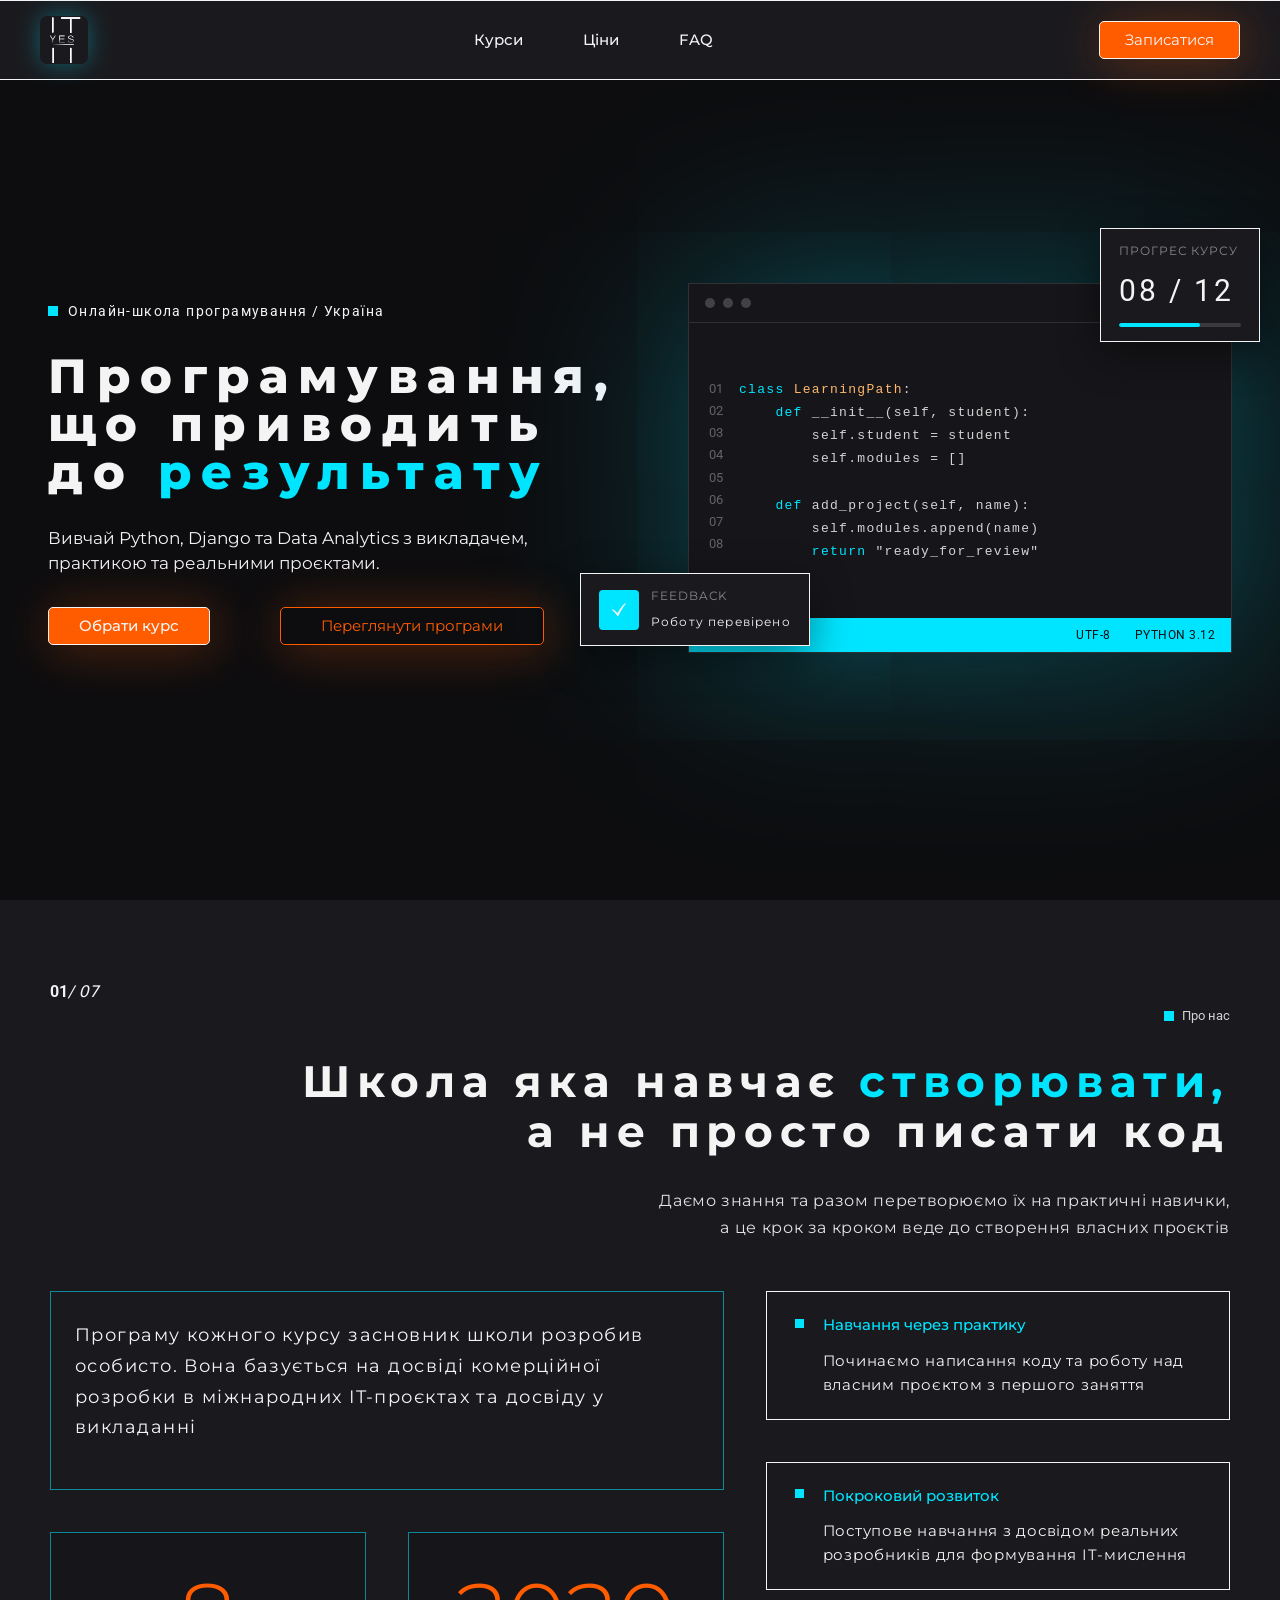
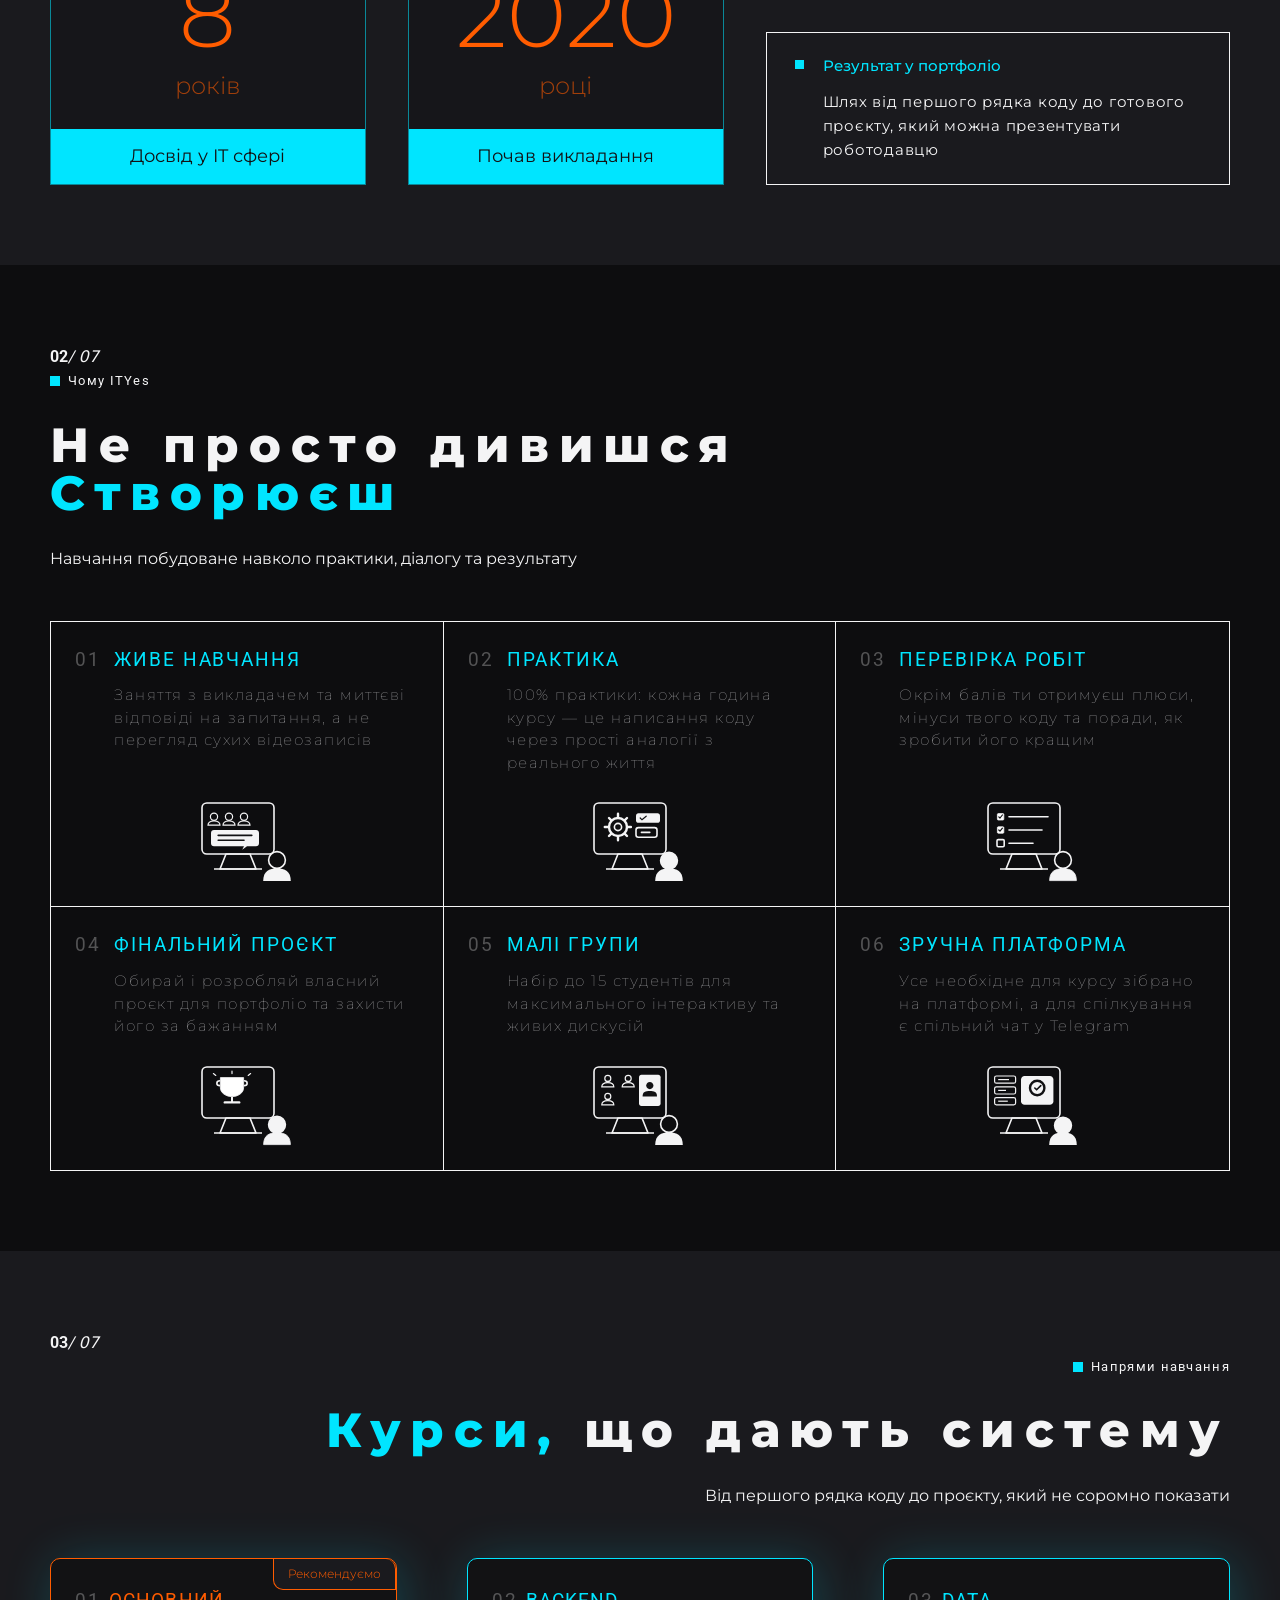
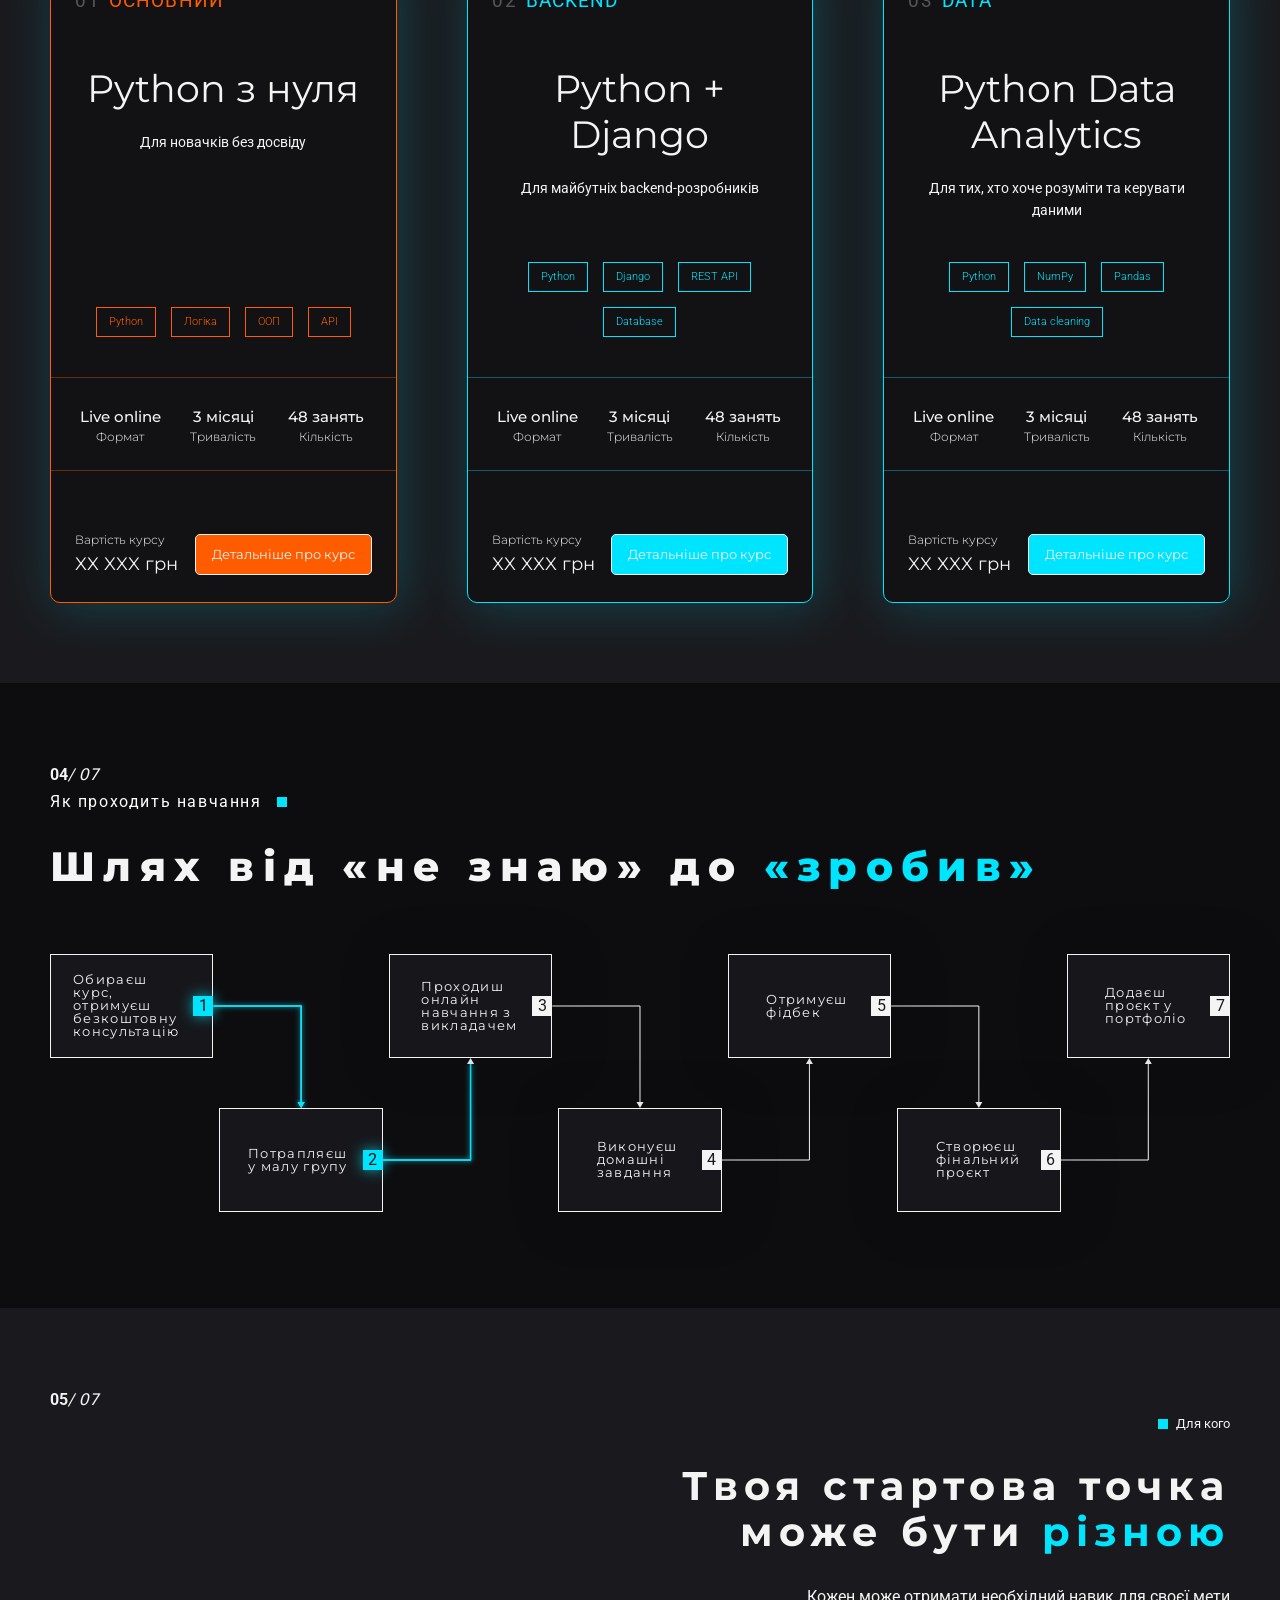
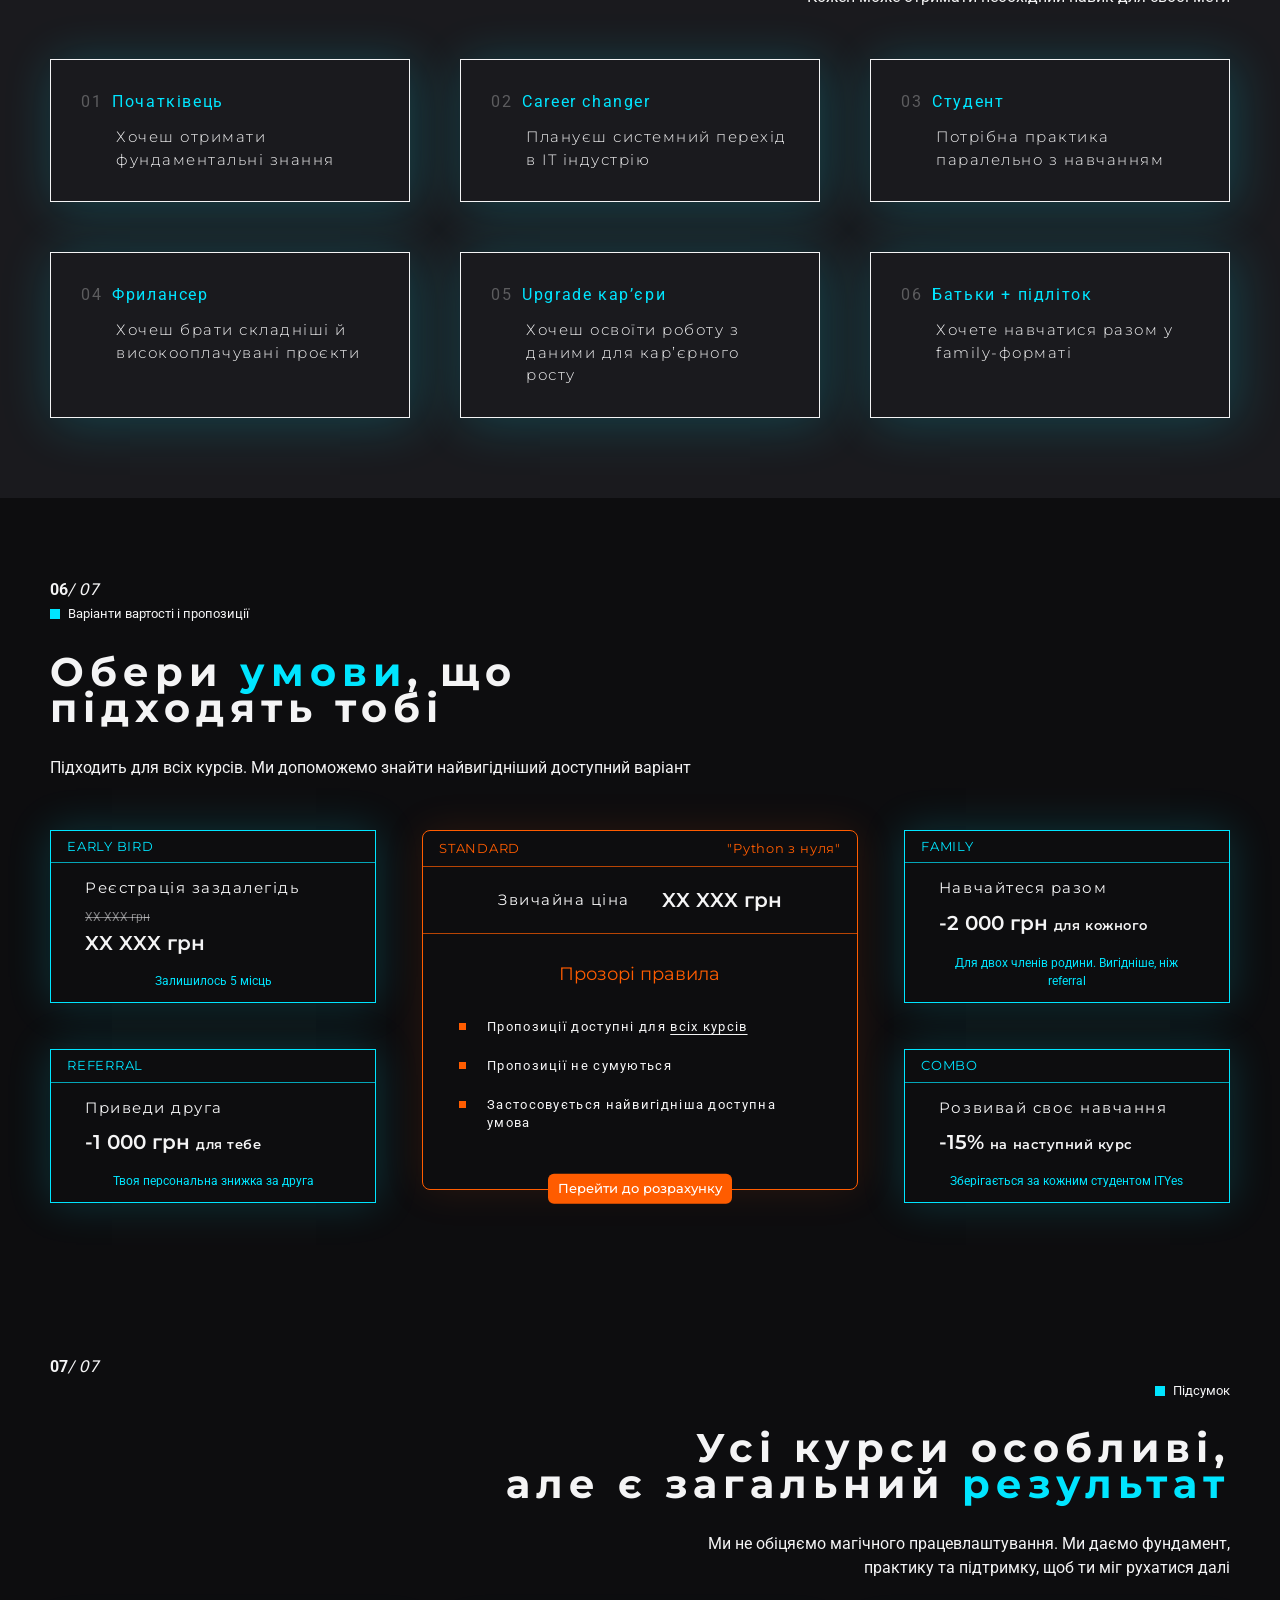
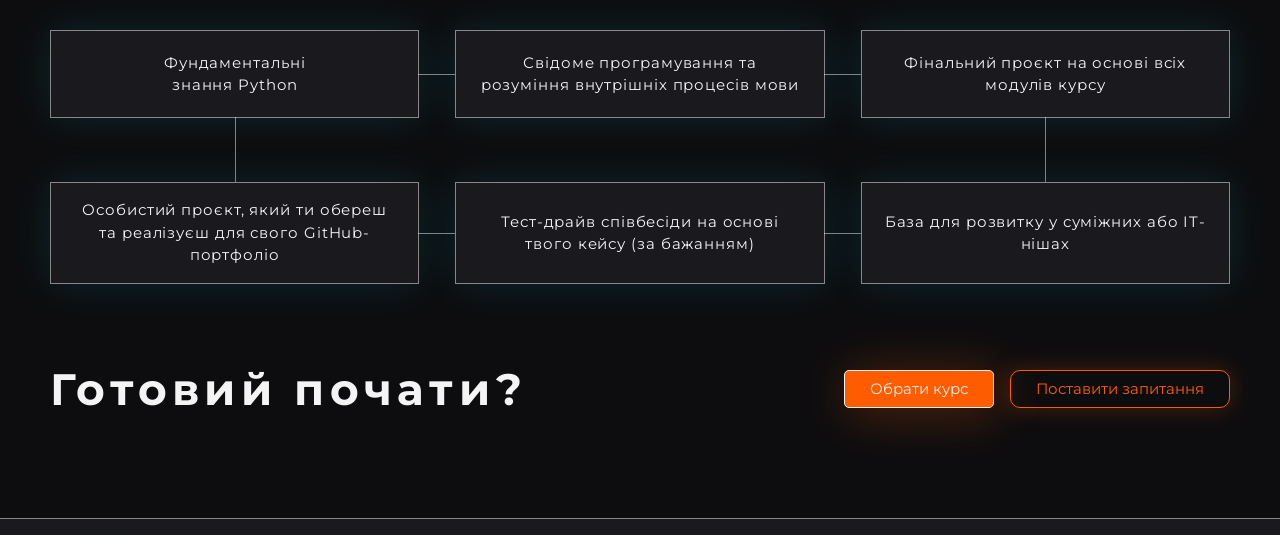
==== commit d1054510: "Add mobile styles" ====
--- a/index.html
+++ b/index.html
@@ -9,6 +9,7 @@
   <link href="https://fonts.googleapis.com/css2?family=Montserrat:wght@300;400;500;600;700&family=Roboto:wght@400;500&family=Roboto+Mono:wght@400&display=swap" rel="stylesheet">
   <link rel="stylesheet" href="css/site.css">
   <link rel="stylesheet" href="css/mobile.css">
+  <link rel="stylesheet" href="css/mobile-visual.css">
 </head>
 <body>
   <div class="cursor" aria-hidden="true">
@@ -653,5 +654,6 @@
   
 
   <script type="module" src="js/site.js"></script>
+  <script type="module" src="js/mobile-visual.js"></script>
 </body>
 </html>
--- a/css/mobile-visual.css
+++ b/css/mobile-visual.css
@@ -0,0 +1,597 @@
+/* mobile-visual.css — load AFTER mobile.css on every page.
+   Everything lives inside @media (max-width: 960px): desktop is untouched.
+   Goal: less "wall of text", more motion, big shapes, swipeable cards. */
+
+/* helpers hidden on desktop */
+.mv-progress, .mv-cta, .mv-ticker, .mv-dots, .mv-top { display: none; }
+
+@media (max-width: 960px) {
+
+  /* ================= scroll progress line ================= */
+  .mv-progress {
+    display: block; position: fixed; top: 0; left: 0; right: 0; height: 3px; z-index: 120;
+    background: linear-gradient(90deg, var(--cyan), var(--orange));
+    transform-origin: left; transform: scaleX(var(--p, 0));
+    box-shadow: 0 0 12px rgba(0, 229, 255, .6); pointer-events: none;
+  }
+
+  /* ================= sticky "Записатися" bar ================= */
+  .mv-cta {
+    display: flex; align-items: center; justify-content: space-between;
+    position: fixed; left: 16px; right: 16px; bottom: calc(14px + env(safe-area-inset-bottom, 0px)); z-index: 80;
+    min-height: 52px; padding: 0 20px;
+    background: var(--orange); color: #f4f4f5; border: 1px solid #f4f4f5;
+    font-family: "Montserrat", sans-serif; font-weight: 500; font-size: 1rem; letter-spacing: .06em;
+    box-shadow: 0 10px 40px rgba(255, 92, 0, .5);
+    transform: translateY(160%); transition: transform .45s cubic-bezier(.22, 1, .36, 1);
+  }
+  .mv-cta::after { content: "→"; font-size: 1.25rem; animation: mv-nudge 1.6s ease-in-out infinite; }
+  .mv-cta.is-shown { transform: none; }
+  html.menu-open .mv-cta { transform: translateY(160%); }
+  body:has(.mv-cta) .site-footer { padding-bottom: 96px; }
+  @keyframes mv-nudge { 0%, 100% { transform: translateX(0); } 50% { transform: translateX(6px); } }
+
+  /* ================= hero: moving grid + drifting glow ================= */
+  .hero::after {
+    content: ""; position: absolute; inset: 0; z-index: 0; pointer-events: none;
+    background-image:
+      linear-gradient(rgba(244, 244, 245, .05) 1px, transparent 1px),
+      linear-gradient(90deg, rgba(244, 244, 245, .05) 1px, transparent 1px);
+    background-size: 34px 34px;
+    -webkit-mask-image: linear-gradient(180deg, #000, transparent 85%);
+            mask-image: linear-gradient(180deg, #000, transparent 85%);
+    animation: mv-grid 12s linear infinite;
+  }
+  @keyframes mv-grid { to { background-position: 0 34px, 0 0; } }
+  .hero::before { animation: mv-drift 9s ease-in-out infinite alternate; }
+  @keyframes mv-drift {
+    from { transform: translate(0, 0) scale(1); opacity: .7; }
+    to   { transform: translate(-70px, 90px) scale(1.25); opacity: 1; }
+  }
+  .hero > .container, .hero > .ct-hero-inner, .hero > ul { position: relative; z-index: 1; }
+
+  /* ================= ticker strip ================= */
+  .mv-ticker {
+    display: block; overflow: hidden; padding: 7px 0;
+    background: var(--cyan); color: #0d0d0f; border-bottom: 1px solid #f4f4f5;
+    font-family: "Montserrat", sans-serif; font-weight: 600; font-size: .6875rem; letter-spacing: .12em; text-transform: uppercase;
+  }
+  .mv-ticker-track { display: flex; width: max-content; animation: mv-marquee var(--mv-dur, 70s) linear infinite; }
+  .mv-ticker-track span { display: inline-flex; align-items: center; white-space: nowrap; }
+  .mv-ticker-track span::after { content: ""; width: 5px; height: 5px; margin: 0 14px; background: var(--orange); }
+  @keyframes mv-marquee { to { transform: translateX(-50%); } }
+
+  /* the static benefits bar is replaced by the ticker (same words) */
+  html.mv-has-ticker .hero ul.hero-benefits { display: none !important; }
+  .mv-ticker { border-top: 1px solid #f4f4f5; }
+
+  /* ================= floating sparks ================= */
+  .mv-sparks { position: absolute; inset: 0; z-index: 0; overflow: hidden; pointer-events: none; }
+  .mv-sparks i {
+    position: absolute; left: var(--x); bottom: -12px; width: var(--z); height: var(--z);
+    background: var(--cyan); box-shadow: 0 0 12px var(--cyan); opacity: 0;
+    animation: mv-rise var(--d) linear var(--s) infinite;
+  }
+  .mv-sparks i:nth-child(3n) { background: var(--orange); box-shadow: 0 0 12px var(--orange); }
+  @keyframes mv-rise {
+    0%   { transform: translateY(0) rotate(0); opacity: 0; }
+    15%  { opacity: .9; }
+    100% { transform: translateY(-620px) rotate(200deg); opacity: 0; }
+  }
+
+  /* ================= tap ripple ================= */
+  .btn, .course-btn, .ct-btn, .fq-btn, .cx-acc-btn, .offer-cta,
+  .footer-social a, .fq-social a { position: relative; overflow: hidden; }
+  .mv-cta { overflow: hidden; }   /* stays position: fixed */
+  .offer-card--featured .offer-cta { position: absolute; overflow: hidden; }
+  .mv-ripple {
+    position: absolute; border-radius: 50%; pointer-events: none;
+    background: radial-gradient(circle, rgba(244, 244, 245, .55), rgba(0, 229, 255, .25) 45%, transparent 70%);
+    transform: scale(0); animation: mv-ripple .65s ease-out forwards;
+  }
+  @keyframes mv-ripple { to { transform: scale(1); opacity: 0; } }
+
+  /* ================= timeline: numbers pulse when lit ================= */
+  .path--figma .path-step.is-in .path-num,
+  .cx-road-step.is-in .cx-road-num { animation: mv-pulse 2.4s ease-in-out infinite; }
+  @keyframes mv-pulse {
+    0%, 100% { box-shadow: 0 0 10px rgba(0, 229, 255, .6); }
+    50% { box-shadow: 0 0 24px rgba(0, 229, 255, 1), 0 0 4px #fff inset; }
+  }
+
+  /* ================= shimmering accent words ================= */
+  .accent {
+    background: linear-gradient(100deg, var(--cyan) 30%, #fff 50%, var(--cyan) 70%);
+    background-size: 250% 100%; -webkit-background-clip: text; background-clip: text;
+    -webkit-text-fill-color: transparent; animation: mv-shine 5s ease-in-out infinite;
+  }
+  @keyframes mv-shine { 0%, 15% { background-position: 120% 0; } 70%, 100% { background-position: -120% 0; } }
+
+  /* pulsing section markers */
+  .about-kicker-dot, .why-kicker-dot, .courses-kicker-dot, .path-kicker-dot, .audience-kicker-dot,
+  .offers-kicker-dot, .result-kicker-dot, .ct-kicker-dot, .cx-dot, .fq-dot, .pr-dot, .hero-label-dot, .ap-dot {
+    animation: mv-blip 2s ease-in-out infinite;
+  }
+  @keyframes mv-blip { 0%, 100% { box-shadow: 0 0 0 0 rgba(0, 229, 255, .7); } 50% { box-shadow: 0 0 0 7px rgba(0, 229, 255, 0); } }
+
+  /* early-bird seats: urgent glow */
+  .pr-spot-num { animation: mv-urgent 2.6s ease-in-out infinite; }
+  @keyframes mv-urgent { 0%, 100% { text-shadow: 0 0 0 rgba(255, 92, 0, 0); } 50% { text-shadow: 0 0 28px rgba(255, 92, 0, .75); } }
+
+  /* ================= finger spotlight on cards ================= */
+  .course-card.mv-touch::before, .audience-card.mv-touch::before, .offer-card.mv-touch::before { opacity: 1; }
+
+  /* ================= livelier reveal ================= */
+  .reveal:not(.ct-card):not(.is-revealed) { transform: translateY(32px) scale(.96); }
+  .reveal:not(.ct-card) { transition: opacity .7s ease, transform .8s cubic-bezier(.22, 1, .36, 1); }
+
+  /* ================= swipe carousels (shared) ================= */
+  .why-grid, .audience-grid, .about-side {
+    display: flex !important; gap: 14px; flex-direction: row;
+    margin-inline: calc(-1 * var(--gutter)); padding: 6px var(--gutter) 20px;
+    overflow-x: auto; scroll-snap-type: x mandatory; scroll-padding-inline: var(--gutter);
+    -webkit-overflow-scrolling: touch; scrollbar-width: none; border: 0 !important;
+  }
+  .why-grid::-webkit-scrollbar, .audience-grid::-webkit-scrollbar, .about-side::-webkit-scrollbar { display: none; }
+  .why-grid > *, .audience-grid > *, .about-side > * {
+    scroll-snap-align: start; opacity: 1 !important; transform: none !important;
+  }
+
+  .mv-dots { display: flex; justify-content: center; gap: 6px; margin: -6px 0 6px; }
+  .mv-dots i { width: 7px; height: 7px; background: rgba(244, 244, 245, .28); transition: width .3s ease, background .3s ease; }
+  .mv-dots i.is-on { width: 24px; background: var(--cyan); box-shadow: 0 0 10px rgba(0, 229, 255, .7); }
+
+  /* ----- Why ITYes: big outlined numerals ----- */
+  .why-grid { counter-reset: w; }
+  .why-grid .why-card {
+    flex: 0 0 80%; position: relative; overflow: hidden; min-height: 220px; padding: 20px;
+    border: 1px solid var(--cyan) !important;
+    background: linear-gradient(160deg, rgba(0, 229, 255, .07), rgba(18, 18, 20, .95) 58%) !important;
+  }
+  .why-grid .why-card::before {
+    counter-increment: w; content: counter(w, decimal-leading-zero);
+    position: absolute; right: 10px; bottom: -14px; z-index: 0; pointer-events: none;
+    font-family: "Montserrat", sans-serif; font-weight: 800; font-size: 6.5rem; line-height: 1;
+    color: transparent; -webkit-text-stroke: 1px rgba(0, 229, 255, .4);
+  }
+  .why-grid .why-card > * { position: relative; z-index: 1; }
+  .why-grid .why-card-icon { width: 64px; animation: float-y 5s ease-in-out infinite; }
+  .why-grid .why-card-num { display: none; }
+  .why-grid .why-card-heading { font-size: 1.125rem; }
+
+  /* ----- Audience: tall swipe cards ----- */
+  .audience-grid { counter-reset: a; }
+  .audience-grid .audience-card {
+    flex: 0 0 72%; position: relative; overflow: hidden; min-height: 170px; padding: 22px 20px;
+  }
+  .audience-grid .audience-card::after {
+    counter-increment: a; content: counter(a, decimal-leading-zero);
+    position: absolute; right: 12px; bottom: -10px; pointer-events: none;
+    font-family: "Montserrat", sans-serif; font-weight: 800; font-size: 5rem; line-height: 1;
+    color: transparent; -webkit-text-stroke: 1px rgba(0, 229, 255, .3);
+  }
+  .audience-card-label { font-size: 1.125rem; }
+  .audience-card-label span { display: none; }
+  .audience-card-text { position: relative; z-index: 1; font-size: .9375rem; }
+
+  /* ----- About: notes become swipe cards, stats become bold tiles ----- */
+  .about-side .about-note { flex: 0 0 82%; min-height: 150px; }
+  .about-stat { background: linear-gradient(160deg, rgba(255, 92, 0, .08), #16161a 60%); }
+  .about-stat-num { font-weight: 200; text-shadow: 0 0 24px rgba(255, 92, 0, .3); }
+
+  /* ----- Courses (index): the existing carousel gets dots + nicer edge ----- */
+
+  /* ----- Offers: slight pop on the featured coupon ----- */
+
+  /* ----- touch feedback ----- */
+  .why-card:active, .audience-card:active, .offer-card:active, .fq-item:active, .cx-acc-item:active { filter: brightness(1.2); }
+  .btn:active, .course-btn:active, .ct-btn:active { transform: scale(.96); }
+}
+
+@media (prefers-reduced-motion: reduce) {
+  .hero::after, .hero::before, .mv-ticker-track, .mv-cta::after, .mv-line, .why-grid .why-card-icon,
+  .mv-sparks i, .mv-ripple, .path-num, .cx-road-num, .accent, .pr-spot-num,
+  [class$="-dot"], .cx-dot, .pr-dot { animation: none !important; }
+  .accent { -webkit-text-fill-color: var(--cyan); background: none; }
+  .mv-line { opacity: 1; transform: none; }
+}
+
+/* ====================================================================
+   v4 — chapter lines, result checklist, calculator, apply wizard
+   ==================================================================== */
+@media (max-width: 960px) {
+
+  /* ----- chapter marker at the top of every section ----- */
+  .mv-chapter { display: flex; align-items: center; gap: 12px; margin: 0 0 24px; font-family: "Montserrat", sans-serif; }
+  .mv-chapter b {
+    font-weight: 800; font-size: 2.25rem; line-height: 1; color: transparent;
+    -webkit-text-stroke: 1px var(--cyan);
+  }
+  .mv-chapter i {
+    flex: 1; height: 1px; background: linear-gradient(90deg, var(--cyan), var(--orange));
+    transform: scaleX(0); transform-origin: left; transition: transform 1.2s cubic-bezier(.22, 1, .36, 1);
+  }
+  .mv-chapter.is-in i { transform: scaleX(1); box-shadow: 0 0 10px rgba(0, 229, 255, .6); }
+  .mv-chapter em { font-style: normal; font-size: .75rem; letter-spacing: .14em; color: rgba(244, 244, 245, .5); }
+
+  /* ----- result: checklist cards (replaces the vertical line) ----- */
+  .result-flow { counter-reset: r; padding-left: 0; row-gap: 12px !important; }
+  .result-box {
+    text-align: left; justify-content: flex-start; gap: 16px; padding: 14px 16px 14px 14px;
+    border: 1px solid rgba(244, 244, 245, .3);
+    transition: border-color .4s ease, box-shadow .4s ease, background .4s ease;
+  }
+  .result-box::before {
+    counter-increment: r; content: counter(r, decimal-leading-zero) !important;
+    position: static !important; flex: 0 0 38px; width: 38px !important; height: 38px !important;
+    display: grid; place-items: center; background: none !important;
+    border: 1px solid rgba(244, 244, 245, .5);
+    font-family: "Roboto", sans-serif; font-weight: 300; font-size: .8125rem; letter-spacing: .06em; color: rgba(244, 244, 245, .7);
+    transition: background .35s ease, color .35s ease, border-color .35s ease, box-shadow .35s ease;
+  }
+  .result-box.is-active { background: linear-gradient(90deg, rgba(0, 229, 255, .12), #1a1a1e 70%); }
+  .result-box.is-active::before {
+    content: "✓" !important; font-size: 1.125rem; font-weight: 700;
+    background: var(--cyan) !important; border-color: var(--cyan); color: #0d0d0f;
+    box-shadow: 0 0 18px rgba(0, 229, 255, .7);
+  }
+
+  /* ----- shared option cards ----- */
+  .mv-hidden { display: none !important; }
+  .mv-chips { display: flex; flex-wrap: wrap; gap: 10px; }
+  .mv-chips--col { flex-direction: column; flex-wrap: nowrap; }
+  .mv-chip {
+    display: flex; align-items: center; gap: 12px; min-height: 48px; padding: 10px 14px;
+    background: #121214; color: #f4f4f5; text-align: left; cursor: pointer;
+    border: 1px solid rgba(0, 229, 255, .45); border-radius: 0;
+    font-family: "Montserrat", sans-serif; font-size: .9375rem;
+    transition: border-color .25s ease, background .25s ease, color .25s ease, box-shadow .25s ease, transform .15s ease;
+  }
+  .mv-chips--col .mv-chip { width: 100%; }
+  .mv-chip::before {
+    content: ""; flex: 0 0 12px; width: 12px; height: 12px; border: 1px solid var(--cyan);
+    transition: background .25s ease, border-color .25s ease, box-shadow .25s ease;
+  }
+  .mv-chip:active { transform: scale(.98); }
+  .mv-chip.is-on {
+    color: var(--orange); border-color: var(--orange);
+    background: linear-gradient(90deg, rgba(255, 92, 0, .14), #121214 80%);
+    box-shadow: 0 0 26px rgba(255, 92, 0, .25);
+  }
+  .mv-chip.is-on::before { background: var(--orange); border-color: var(--orange); box-shadow: 0 0 10px rgba(255, 92, 0, .8); }
+
+  /* ----- calculator ----- */
+  .pr-calc { border-color: var(--cyan); }
+  .pr-field label { font-family: "Montserrat", sans-serif; color: rgba(244, 244, 245, .75); letter-spacing: .06em; font-size: .8125rem; text-transform: uppercase; }
+  .pr-toggles li { transition: background .3s ease, color .25s ease; }
+  .pr-toggles li:has(.is-on) { background: linear-gradient(90deg, rgba(255, 92, 0, .16), transparent 85%); }
+
+  .pr-res-total {
+    background: radial-gradient(260px 90px at 85% 50%, rgba(255, 92, 0, .22), transparent 70%), #121214;
+    font-size: 2rem; text-shadow: 0 0 24px rgba(255, 92, 0, .55);
+  }
+  .pr-res-total.mv-pop { animation: mv-pop .5s cubic-bezier(.22, 1, .36, 1); }
+  @keyframes mv-pop { 0% { transform: scale(.94); } 60% { transform: scale(1.04); } 100% { transform: scale(1); } }
+
+  .mv-save {
+    order: 5; display: flex; align-items: center; gap: 12px; padding: 12px 16px;
+    background: #121214; border-bottom: 1px solid #f4f4f5;
+    font-family: "Montserrat", sans-serif; font-size: .75rem; letter-spacing: .1em; text-transform: uppercase; color: rgba(244, 244, 245, .7);
+  }
+  .mv-track { flex: 1; height: 6px; background: rgba(244, 244, 245, .14); overflow: hidden; }
+  .mv-track i {
+    display: block; height: 100%; width: var(--pct, 0%);
+    background: linear-gradient(90deg, var(--cyan), var(--orange)); box-shadow: 0 0 10px rgba(0, 229, 255, .7);
+    transition: width .8s cubic-bezier(.22, 1, .36, 1);
+  }
+  .mv-save b { min-width: 3ch; text-align: right; font-weight: 600; font-size: .875rem; color: var(--cyan); }
+  .pr-res-row:nth-of-type(2), .pr-res-row:nth-of-type(3) { transition: background .3s ease; }
+  .pr-res-row strong { color: var(--cyan); }
+
+  /* ----- apply form ----- */
+  .page-apply .ap-intro { padding: 30px 20px 26px; }
+  .page-apply .ap-title { margin-bottom: 14px; }
+  .ap-form-sec { padding: 28px 20px 56px; }
+  .ap-form {
+    position: relative; padding: 22px 18px 24px; background: #1a1a1e;
+    border: 1px solid var(--cyan);
+  }
+  .ap-form-title { display: none; }
+  .ap-form .ap-grid { display: block; }
+  .ap-form [data-mv-step]:not(.is-step) { display: none !important; }
+  .ap-form .ap-field.is-step, .ap-form .ap-consent.is-step { animation: mv-step-in .5s cubic-bezier(.22, 1, .36, 1) both; }
+  .ap-form .ap-field + .ap-field { margin-top: 22px; }
+  @keyframes mv-step-in { from { opacity: 0; transform: translateX(26px); } to { opacity: 1; transform: none; } }
+
+  .mv-steps { margin: 0 0 24px; }
+  .mv-steps-label { display: flex; justify-content: space-between; align-items: baseline; margin: 0 0 10px; font-family: "Montserrat", sans-serif; }
+  .mv-steps-label b { font-weight: 500; font-size: 1.125rem; color: var(--orange); }
+  .mv-steps-label span { font-size: .6875rem; letter-spacing: .14em; color: rgba(244, 244, 245, .55); }
+  .mv-steps-bar { display: grid; grid-template-columns: repeat(4, 1fr); gap: 6px; }
+  .mv-steps-bar i { height: 4px; background: rgba(244, 244, 245, .16); transition: background .4s ease, box-shadow .4s ease; }
+  .mv-steps-bar i.is-done { background: var(--cyan); box-shadow: 0 0 10px rgba(0, 229, 255, .7); }
+
+  .ap-form .ap-field input[type="text"], .ap-form .ap-field input[type="email"], .ap-form .ap-field input[type="tel"],
+  .ap-form .ap-field textarea {
+    padding: 14px; background: #121214; border: 1px solid rgba(244, 244, 245, .35); border-radius: 0;
+  }
+  .ap-form .ap-field input:focus, .ap-form .ap-field textarea:focus {
+    border-color: var(--cyan); box-shadow: 0 0 22px rgba(0, 229, 255, .25);
+  }
+  .ap-form .ap-field > label, .ap-form .ap-field > legend {
+    font-size: .8125rem; letter-spacing: .06em; text-transform: uppercase; color: rgba(244, 244, 245, .75);
+  }
+  .ap-msg-row { gap: 16px; }
+  .ap-msg span { width: 60px; height: 60px; }
+  .ap-msg input:checked + span { transform: translateY(-3px); }
+  .ap-consent { margin-top: 22px; }
+
+  .mv-wiz-nav { display: flex; gap: 12px; margin-top: 26px; }
+  .mv-wiz-nav [hidden] { display: none !important; }
+  .mv-wiz-nav button { flex: 1; min-height: 52px; font-family: "Montserrat", sans-serif; font-size: 1rem; cursor: pointer; }
+  .mv-back { background: transparent; color: #f4f4f5; border: 1px solid rgba(244, 244, 245, .45); letter-spacing: .06em; }
+  .mv-wiz-nav .mv-next { flex: 2; letter-spacing: .08em; }
+  .mv-wiz-nav.is-last { margin-top: 18px; }
+  .mv-wiz-nav.is-last .mv-back { flex: 1; min-height: 44px; font-size: .875rem; }
+  .ap-submit { width: 100%; height: 56px; margin-top: 12px; }
+
+  .mv-shake { animation: mv-shake .4s ease; }
+  @keyframes mv-shake { 0%, 100% { transform: none; } 25% { transform: translateX(-7px); } 75% { transform: translateX(7px); } }
+
+  .mv-done {
+    position: absolute; inset: 0; z-index: 10; display: grid; place-content: center; justify-items: center; gap: 10px;
+    padding: 24px; text-align: center; background: rgba(18, 18, 20, .97);
+    animation: mv-step-in .5s cubic-bezier(.22, 1, .36, 1) both;
+  }
+  .mv-done[hidden] { display: none; }
+  .mv-done svg { width: 96px; height: 96px; fill: none; stroke: var(--cyan); stroke-width: 2.5; stroke-linecap: round; stroke-linejoin: round; filter: drop-shadow(0 0 14px rgba(0, 229, 255, .8)); }
+  .mv-done svg circle { stroke-dasharray: 145; stroke-dashoffset: 145; animation: mv-draw .8s ease forwards; }
+  .mv-done svg path { stroke-dasharray: 40; stroke-dashoffset: 40; animation: mv-draw .5s .6s ease forwards; }
+  @keyframes mv-draw { to { stroke-dashoffset: 0; } }
+  .mv-done h3 { margin: 6px 0 0; font-family: "Montserrat", sans-serif; font-size: 1.5rem; font-weight: 700; letter-spacing: .06em; }
+  .mv-done p { margin: 0 0 14px; color: rgba(244, 244, 245, .8); }
+  .mv-done .btn { min-width: 160px; min-height: 48px; }
+}
+
+@media (prefers-reduced-motion: reduce) {
+  .mv-chapter i { transition: none; transform: scaleX(1); }
+  .pr-res-total.mv-pop, .mv-shake, .ap-form .is-step, .mv-done, .mv-done svg * { animation: none !important; }
+  .mv-done svg circle, .mv-done svg path { stroke-dashoffset: 0; }
+}
+
+/* ====================================================================
+   v5 — no subtitles, calm card lighting, calculator layout
+   ==================================================================== */
+@media (max-width: 960px) {
+
+  /* ----- subtitles removed on mobile ----- */
+  .hero-subtitle, .ct-hero .hero-subtitle, .about-subtitle, .why-subtitle, .courses-subtitle,
+  .audience-subtitle, .offers-subtitle, .result-subtitle, .ct-sub, .cx-sub, .fq-sub,
+  .pr-calc-text, .ap-lead { display: none !important; }
+  .hero-title, .ct-hero .hero-title { margin-bottom: 26px; }
+
+  /* ----- one calm, even glow for every card (no more offset 4px 4px shadows) ----- */
+  .course-card, .audience-card, .offer-card, .ct-card, .why-grid .why-card, .about-intro, .about-stat,
+  .about-note, .cx-prog-card, .pr-example, .pr-combo, .pr-calc, .ap-form, .cx-acc-item, .fq-item {
+    --mv-glow: 0, 229, 255;
+    box-shadow: 0 0 22px rgba(var(--mv-glow), .13) !important;
+  }
+  .course-card--orange, .offer-card--orange {
+    --mv-glow: 255, 92, 0;
+    box-shadow: 0 0 22px rgba(var(--mv-glow), .2) !important;
+  }
+  .about-note, .cx-acc-item, .fq-item { box-shadow: none !important; }   /* plain outlined items stay flat */
+
+  /* sticky :hover on touch screens must not leave a lit border or a raised card behind */
+  .course-card:hover:not(.mv-touch)::before, .audience-card:hover:not(.mv-touch)::before,
+  .offer-card:hover:not(.mv-touch)::before { opacity: 0; }
+  .course-card.reveal.is-revealed:hover, .audience-card.reveal.is-revealed:hover,
+  .offer-card.reveal.is-revealed:hover { transform: none; }
+
+  /* finger spotlight: a gentle brighten while the finger is down */
+  .mv-touch { box-shadow: 0 0 30px rgba(var(--mv-glow, 0, 229, 255), .32) !important; }
+
+  /* ----- calculator: three clear steps ----- */
+  .mv-calc-h {
+    display: flex; align-items: baseline; gap: 12px; margin: 0 0 14px;
+    font-family: "Montserrat", sans-serif; font-size: .8125rem; letter-spacing: .1em; text-transform: uppercase;
+    color: rgba(244, 244, 245, .8);
+  }
+  .mv-calc-h b { font-weight: 300; font-size: 1.375rem; letter-spacing: .04em; color: var(--cyan); }
+  .mv-h2, .mv-h3 { margin: 0; padding: 18px 16px 12px; border-top: 1px solid #f4f4f5; }
+  .mv-h2 { background: #1a1a1e; }
+  .mv-h3 { background: #121214; }
+
+  .pr-calc-intro { order: 1; }
+  .mv-h2 { order: 2; }
+  .pr-toggles { order: 3; }
+  .pr-calc-foot { order: 4; }
+  .mv-h3 { order: 5; }
+  .pr-res-top { order: 6; }
+  .pr-res-total { order: 7; }
+  .mv-save { order: 8; }
+  .pr-res-row:nth-of-type(2) { order: 9; }
+  .pr-res-row:nth-of-type(3) { order: 10; }
+  .pr-res-applied { order: 11; }
+
+  .pr-toggles { display: grid; gap: 10px; padding: 0 16px 14px; border-top: 0; background: #1a1a1e; }
+  .pr-toggles li {
+    display: grid; grid-template-columns: 1fr auto; grid-template-areas: "lab sw" "hint sw";
+    align-items: center; column-gap: 12px; row-gap: 2px; min-height: 68px; padding: 12px 14px;
+    border: 1px solid rgba(0, 229, 255, .4); background: #121214;
+    transition: border-color .3s ease, background .3s ease, box-shadow .3s ease;
+  }
+  .pr-toggles li > span:first-child { grid-area: lab; font-family: "Montserrat", sans-serif; font-weight: 500; font-size: 1rem; }
+  .pr-toggles li .pr-switch { grid-area: sw; }
+  .mv-hint { grid-area: hint; font-size: .75rem; line-height: 1.35; color: rgba(244, 244, 245, .55); }
+  .pr-toggles li:has(.is-on) { border-color: var(--orange); background: linear-gradient(90deg, rgba(255, 92, 0, .14), #121214 80%); }
+  .pr-toggles li.is-best { box-shadow: 0 0 22px rgba(255, 92, 0, .28); }
+  .pr-toggles li.is-best .mv-hint { color: var(--orange); }
+
+  .pr-calc-foot { display: block; padding: 0 16px 18px; background: #1a1a1e; text-align: left; }
+  .pr-res-top { justify-content: flex-end; padding: 0 16px 12px; border-top: 0; }
+  .pr-res-top .pr-kicker { display: none; }
+  .pr-calc .pr-calc-intro { padding-bottom: 18px; }
+}
+
+/* ====================================================================
+   v6 — footer, FAQ contact blocks, offer tickets
+   ==================================================================== */
+@media (max-width: 960px) {
+
+  /* ================= OFFERS: uniform "tickets" ================= */
+  .offers-grid {
+    counter-reset: o;
+    grid-template-columns: 1fr;
+    grid-template-areas: "featured" "early" "family" "referral" "combo";
+    gap: 16px;
+  }
+  .offers-grid .offer-card--cyan {
+    counter-increment: o;
+    border: 1px solid rgba(0, 229, 255, .55);
+    background: linear-gradient(135deg, rgba(0, 229, 255, .09), #121214 55%);
+  }
+  .offers-grid .offer-card--cyan .offer-label {
+    display: flex; align-items: center; justify-content: space-between;
+    padding: 9px 14px; font-size: .75rem; letter-spacing: .16em;
+    border-bottom: 1px dashed rgba(0, 229, 255, .55);
+  }
+  .offers-grid .offer-card--cyan .offer-label::after {
+    content: counter(o, decimal-leading-zero);
+    font-family: "Roboto", sans-serif; font-weight: 300; letter-spacing: .1em; color: rgba(244, 244, 245, .4);
+  }
+  .offers-grid .offer-body {
+    display: grid; grid-template-columns: 1fr auto; column-gap: 14px; align-items: center;
+    padding: 14px 14px 12px;
+  }
+  .offers-grid .offer-name {
+    grid-column: 1; grid-row: 1 / span 2; margin: 0;
+    font-size: 1rem; line-height: 1.3; letter-spacing: .04em; color: #f4f4f5;
+  }
+  .offers-grid .offer-old { grid-column: 2; grid-row: 1; margin: 0; text-align: right; font-size: .8125rem; }
+  .offers-grid .offer-value {
+    grid-column: 2; grid-row: 2; margin: 0; text-align: right; white-space: nowrap;
+    font-size: 1.625rem; line-height: 1.1; font-weight: 600; color: var(--orange);
+  }
+  .offers-grid .offer-value span {
+    display: block; margin-top: 3px; font-size: .6875rem; font-weight: 400; letter-spacing: .06em;
+    color: rgba(244, 244, 245, .7);
+  }
+  .offers-grid .offer-note {
+    grid-column: 1 / -1; grid-row: 3; margin: 12px 0 0; padding-top: 10px;
+    border-top: 1px dashed rgba(0, 229, 255, .3); text-align: left;
+    font-size: .75rem; line-height: 1.45; letter-spacing: .02em; color: var(--cyan);
+  }
+  .offers-grid .offer-card--featured .offer-rules { padding: 20px 18px 44px; }
+  .offers-grid .offer-card--featured .offer-rules h3 { margin-bottom: 16px; }
+  .offers-grid .offer-card--featured .offer-rules ul { gap: 14px; }
+  .offer-card--orange.offer-card--featured { margin-bottom: 28px; }
+
+  /* ================= FAQ: contact blocks ================= */
+  .fq-ways { counter-reset: w; gap: 16px; margin-top: 28px; }
+  .fq-way {
+    counter-increment: w; position: relative; display: grid; gap: 14px; align-items: stretch;
+    padding: 16px 16px 18px; background: #16161a; border: 1px solid rgba(255, 92, 0, .55);
+  }
+  .fq-way::before {
+    content: "Спосіб " counter(w, decimal-leading-zero);
+    font-family: "Roboto", sans-serif; font-weight: 300; font-size: .75rem; letter-spacing: .14em; text-transform: uppercase;
+    color: rgba(244, 244, 245, .45);
+  }
+  .fq-way-box {
+    width: 100%; min-height: 0; padding: 0; display: block; text-align: left;
+    background: none; border: 0; box-shadow: none;
+    font-size: 1.125rem; line-height: 1.4; letter-spacing: .02em; color: #f4f4f5;
+  }
+  .fq-way-btn {
+    width: 100%; min-width: 0; height: 54px; justify-content: space-between; padding: 0 20px;
+    position: relative; overflow: hidden;
+  }
+  .fq-way-btn::after { content: "→"; font-size: 1.25rem; animation: mv-nudge 1.6s ease-in-out infinite; }
+  .fq-social { display: grid; grid-template-columns: repeat(3, 1fr); gap: 10px; }
+  .fq-social a {
+    width: auto; height: 78px; flex: none; display: flex; flex-direction: column; align-items: center; justify-content: center; gap: 6px;
+    background: rgba(255, 92, 0, .1); color: var(--orange); border: 1px solid rgba(255, 92, 0, .6); box-shadow: none;
+    font-family: "Montserrat", sans-serif; font-size: .6875rem; letter-spacing: .1em; text-transform: uppercase;
+    transition: background .25s ease, color .25s ease;
+  }
+  .fq-social a::after { content: attr(aria-label); }
+  .fq-social a svg { width: 26px; height: 26px; }
+  .fq-social a:active { background: var(--orange); color: #121214; }
+
+  /* ================= FOOTER ================= */
+  .site-footer {
+    position: relative; padding-top: 38px;
+    background:
+      radial-gradient(420px 220px at 100% 0%, rgba(0, 229, 255, .10), transparent 70%),
+      radial-gradient(360px 220px at 0% 100%, rgba(255, 92, 0, .09), transparent 70%),
+      var(--header-bg);
+    border-top: 0; border-bottom: 0;
+  }
+  .site-footer::before {
+    content: ""; position: absolute; left: 0; right: 0; top: 0; height: 2px;
+    background: linear-gradient(90deg, var(--cyan), var(--orange), var(--cyan)); background-size: 200% 100%;
+    animation: mv-flow 6s linear infinite;
+  }
+  @keyframes mv-flow { to { background-position: 200% 0; } }
+
+  .footer-inner {
+    grid-template-columns: auto 1fr;
+    grid-template-areas: "logo brand" "contacts contacts" "nav nav" "legal legal";
+    row-gap: 26px; column-gap: 14px;
+  }
+  .footer-logo img { width: 52px; height: 52px; }
+  .footer-brand { padding-right: 56px; font-size: .8125rem; letter-spacing: .12em; line-height: 1.5; text-transform: uppercase; }
+
+  .footer-heading {
+    display: flex; align-items: center; gap: 12px; margin: 0 0 12px;
+    font-size: .6875rem; letter-spacing: .16em; text-transform: uppercase; color: rgba(244, 244, 245, .55);
+  }
+  .footer-heading::after { content: ""; flex: 1; height: 1px; background: var(--border); }
+
+  /* contacts: big email tile + equal social buttons */
+  .footer-email {
+    display: flex; align-items: center; gap: 12px; min-height: 56px; margin: 0 0 10px; padding: 0 16px;
+    border: 1px solid var(--cyan); background: rgba(0, 229, 255, .07);
+    font-size: 1rem; letter-spacing: .02em; color: #f4f4f5;
+  }
+  .footer-email::before {
+    content: ""; flex: 0 0 22px; width: 22px; height: 22px; background: var(--cyan);
+    -webkit-mask: url("data:image/svg+xml;utf8,<svg xmlns='http://www.w3.org/2000/svg' viewBox='0 0 24 24' fill='none' stroke='%23000' stroke-width='2' stroke-linejoin='round'><rect x='3' y='5' width='18' height='14' rx='2'/><path d='M3 7l9 6 9-6'/></svg>") center / contain no-repeat;
+            mask: url("data:image/svg+xml;utf8,<svg xmlns='http://www.w3.org/2000/svg' viewBox='0 0 24 24' fill='none' stroke='%23000' stroke-width='2' stroke-linejoin='round'><rect x='3' y='5' width='18' height='14' rx='2'/><path d='M3 7l9 6 9-6'/></svg>") center / contain no-repeat;
+  }
+  .footer-social { display: flex; gap: 10px; }
+  .footer-social a {
+    flex: 1; width: auto; height: 52px; background: #121214; color: var(--cyan); border-radius: 0;
+    border: 1px solid rgba(244, 244, 245, .3);
+    transition: background .25s ease, color .25s ease, border-color .25s ease;
+  }
+  .footer-social a:active { background: var(--orange); border-color: var(--orange); color: #121214; }
+  .footer-social svg { width: 24px; height: 24px; }
+
+  /* navigation as tiles */
+  .footer-links { display: grid; grid-template-columns: 1fr 1fr; gap: 10px; }
+  .footer-links a {
+    display: flex; align-items: center; gap: 10px; min-height: 52px; padding: 0 14px;
+    border: 1px solid rgba(244, 244, 245, .28); background: rgba(244, 244, 245, .03);
+    font-size: .9375rem; transition: border-color .25s ease, background .25s ease;
+  }
+  .footer-links a::after { content: "→"; margin-left: auto; color: var(--cyan); }
+  .footer-links a:active { border-color: var(--cyan); background: rgba(0, 229, 255, .1); }
+
+  .footer-legal { padding-top: 18px; gap: 8px 16px; font-size: .75rem; }
+  .footer-legal span { text-align: center; }
+
+  /* back to top */
+  .mv-top {
+    display: grid; place-items: center; position: absolute; top: 34px; right: var(--gutter);
+    width: 44px; height: 44px; padding: 0; background: transparent; color: var(--cyan); cursor: pointer;
+    border: 1px solid var(--cyan); font-size: 1.25rem; line-height: 1;
+    transition: background .25s ease, color .25s ease;
+  }
+  .mv-top:active { background: var(--cyan); color: #0d0d0f; }
+}
+
+@media (prefers-reduced-motion: reduce) {
+  .site-footer::before, .fq-way-btn::after { animation: none !important; }
+}
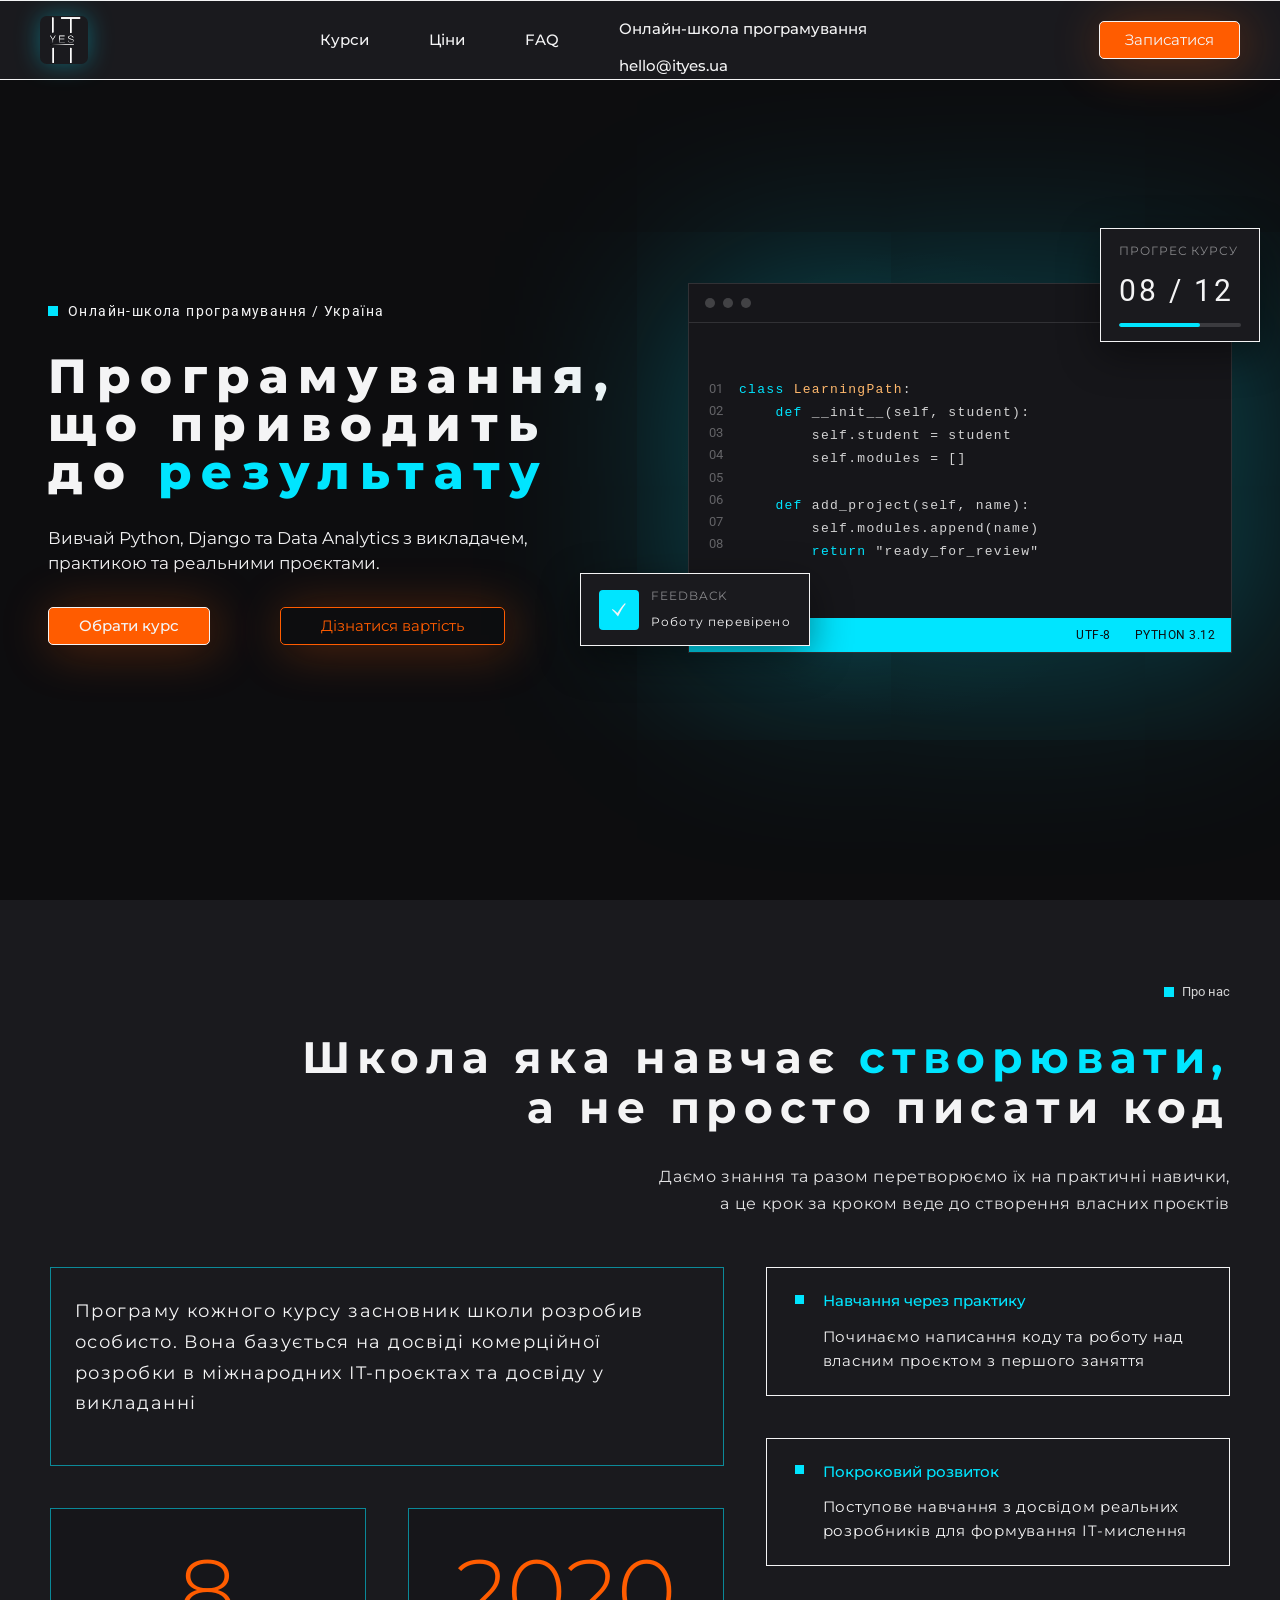
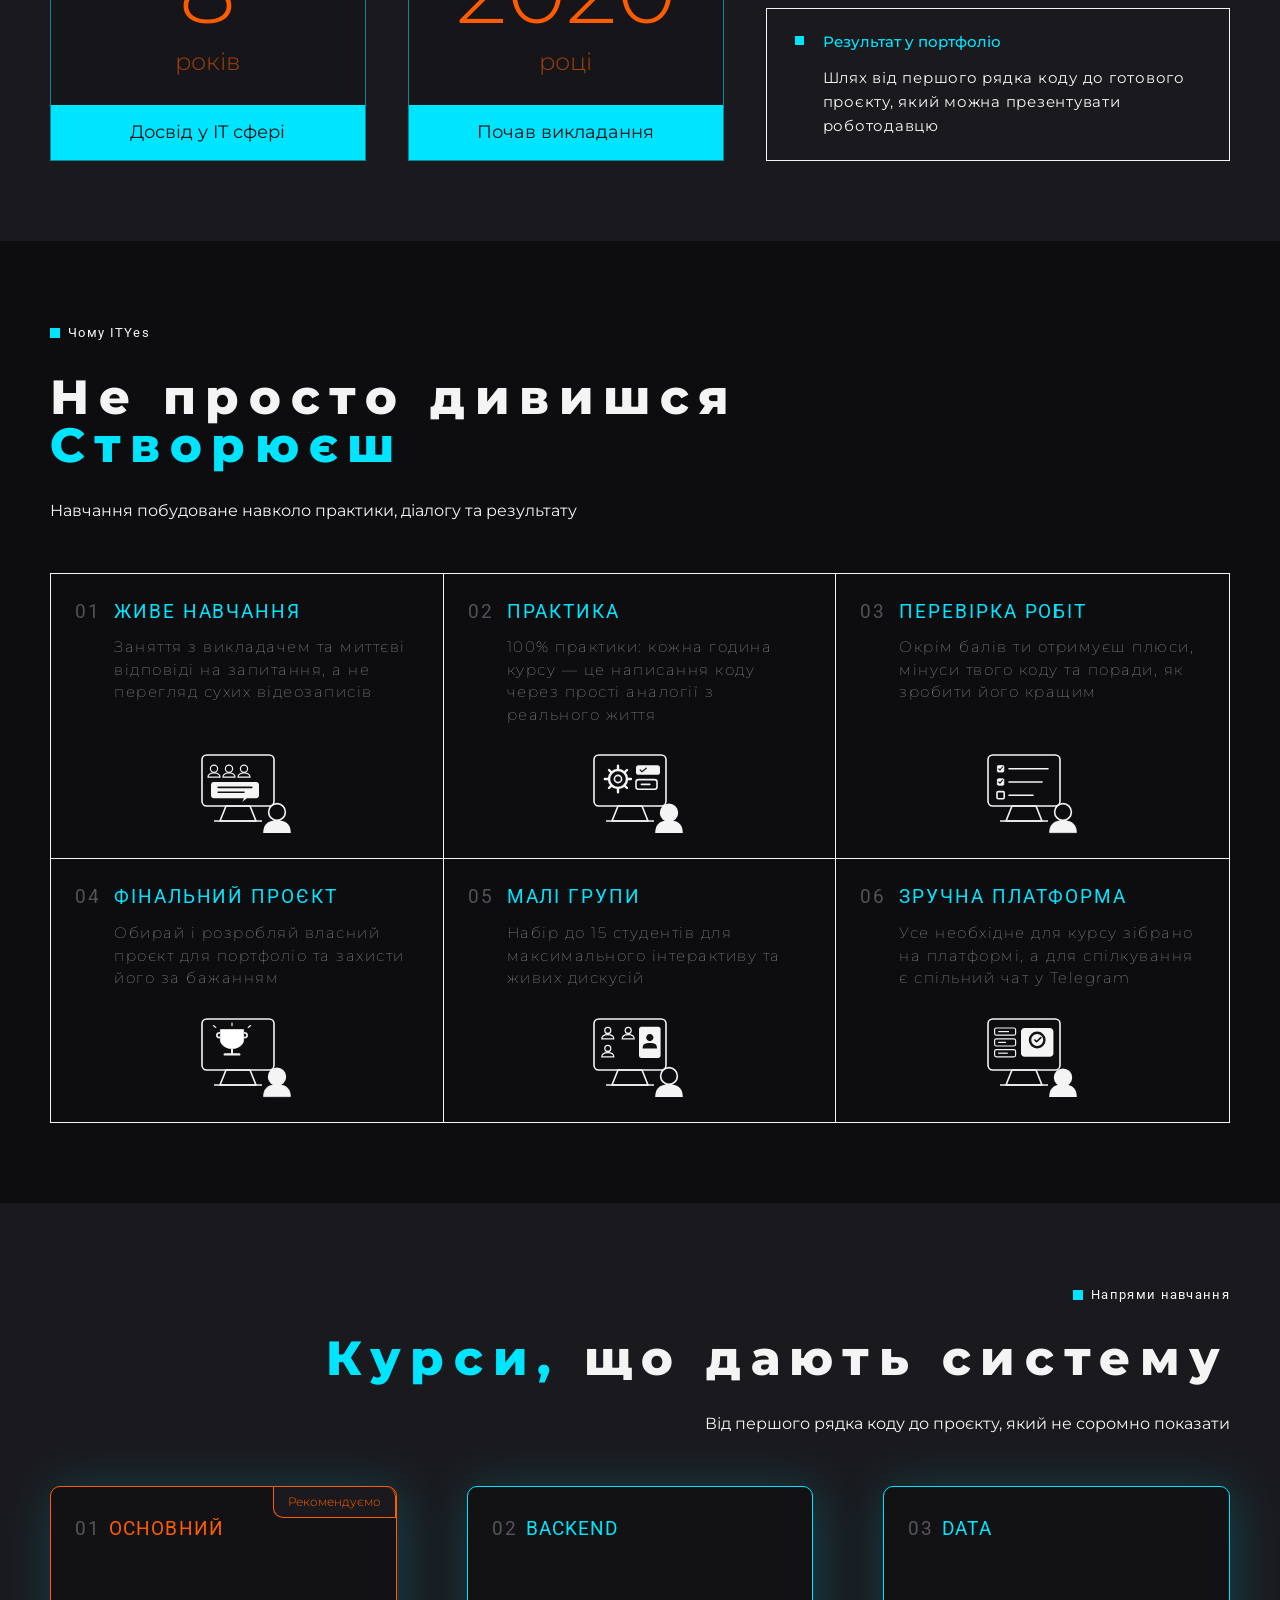
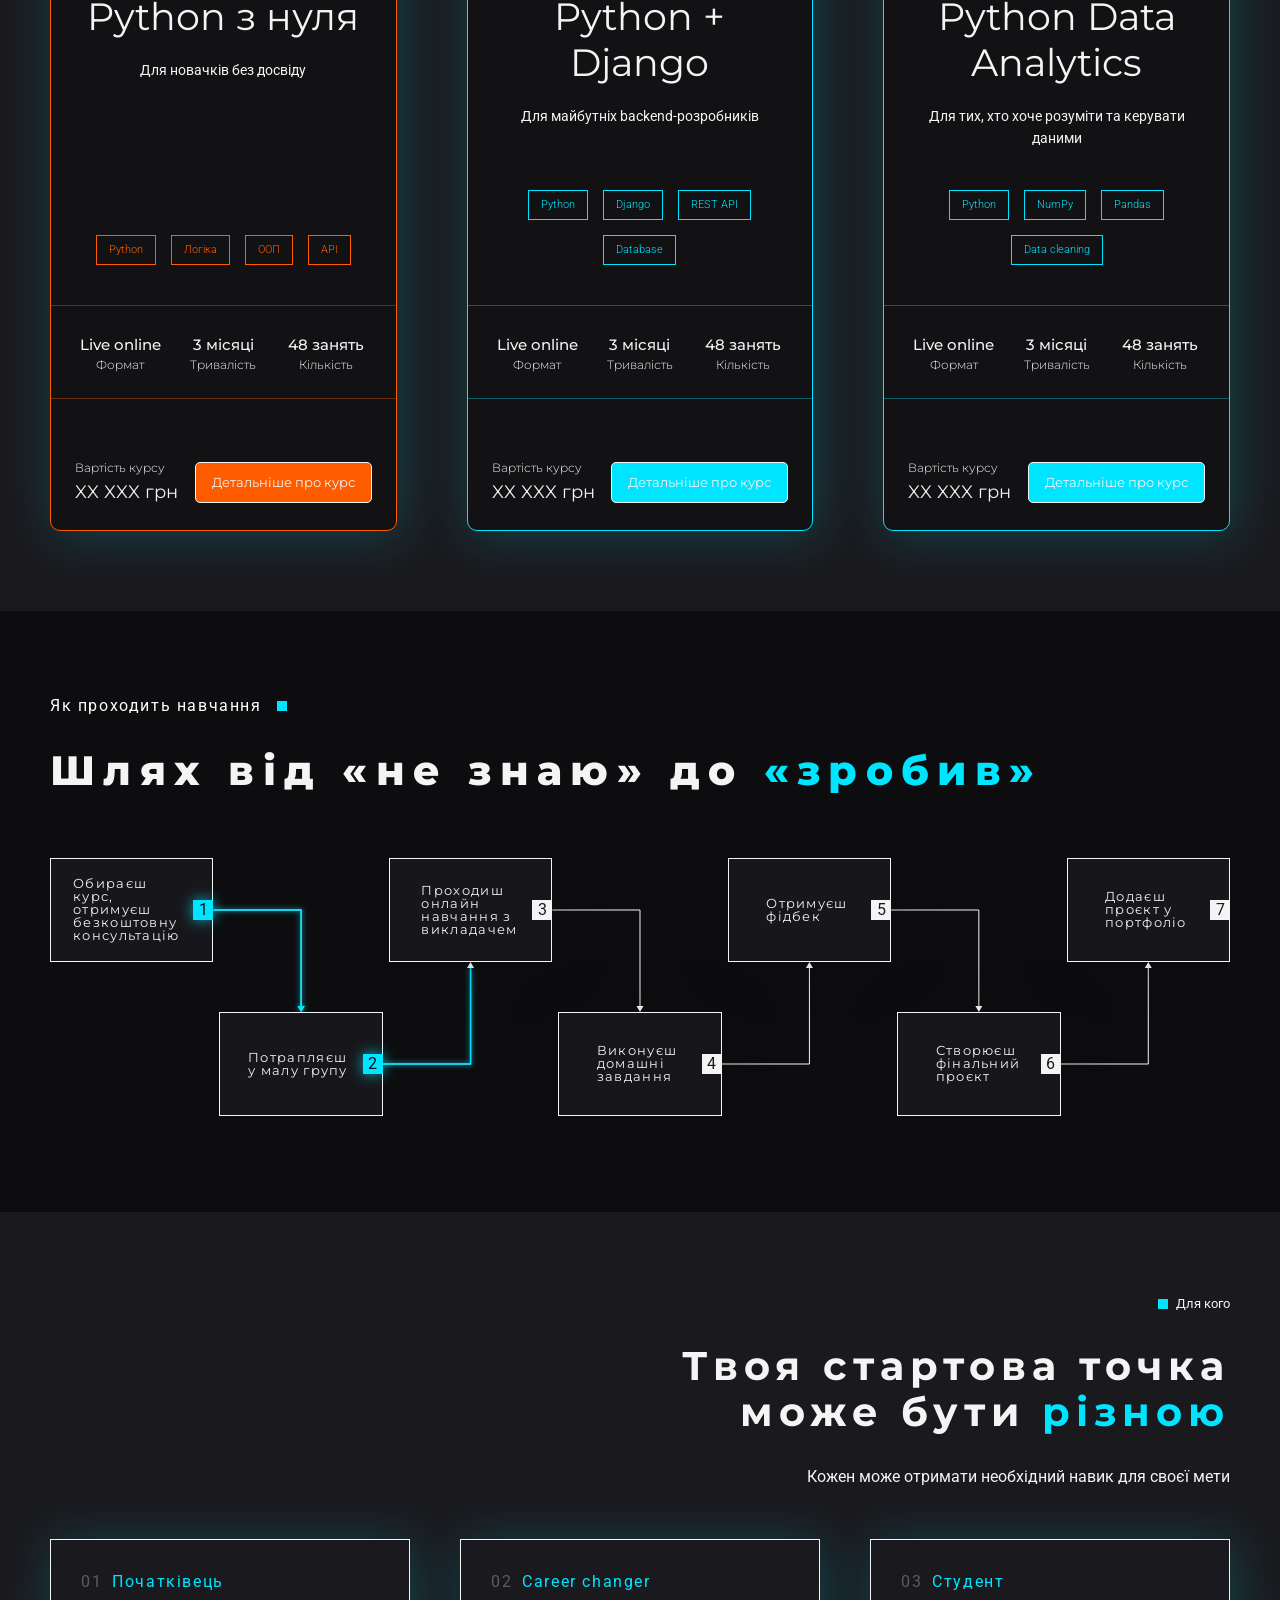
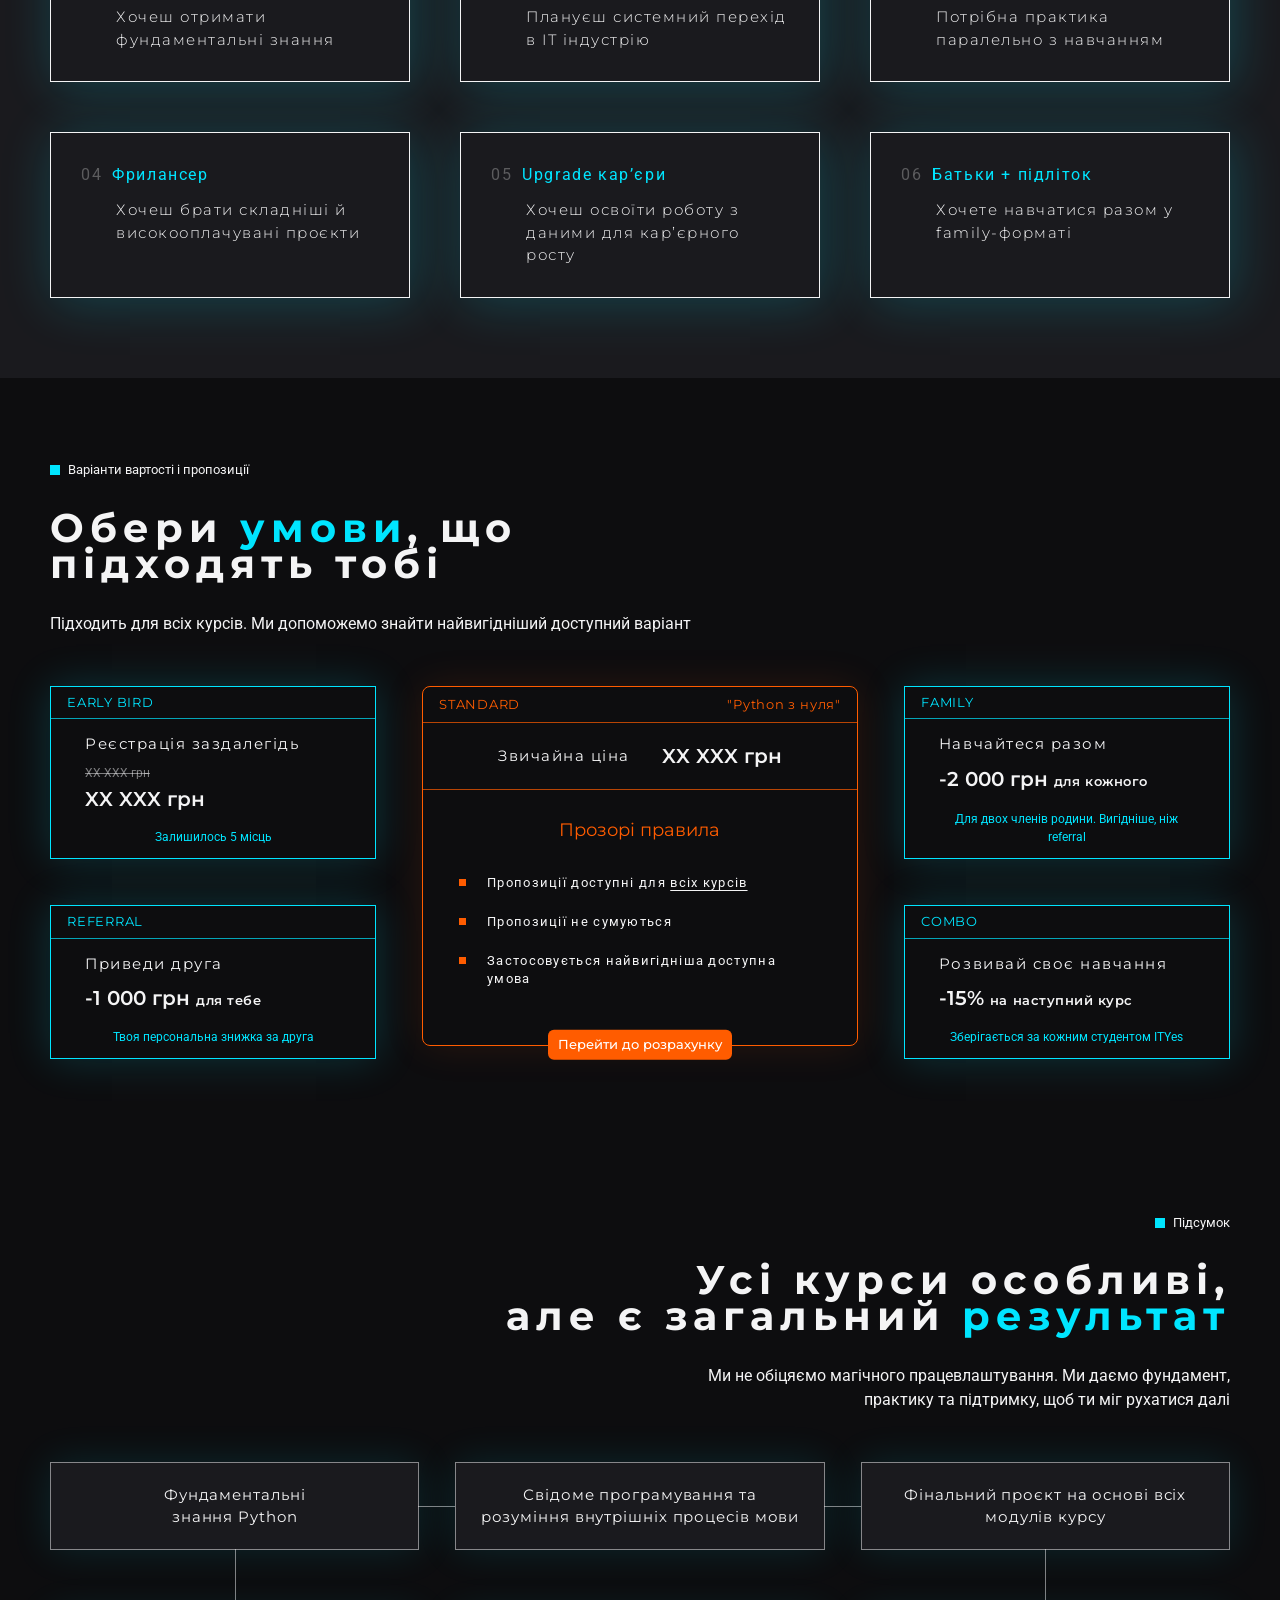
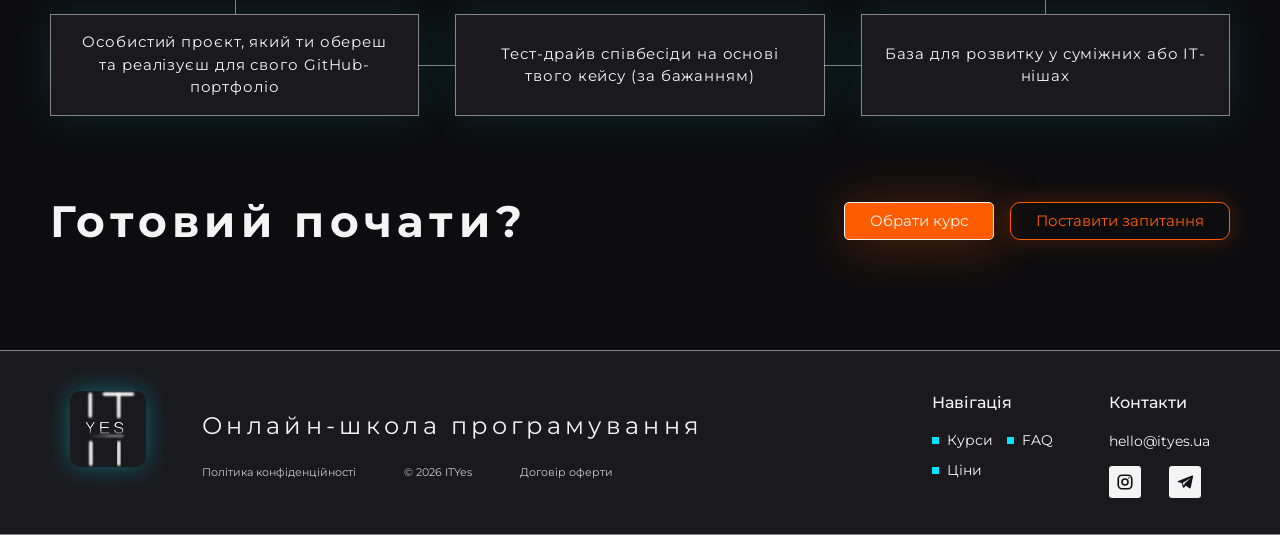
==== commit 4833e078: "Edit urls" ====
--- a/index.html
+++ b/index.html
@@ -47,7 +47,7 @@
           </p>
           <div class="hero-actions">
             <a href="courses.html" class="btn btn-primary-hero">Обрати курс</a>
-            <a href="prices.html" class="btn btn-ghost">Переглянути програми</a>
+            <a href="prices.html" class="btn btn-ghost">Дізнатися вартість</a>
           </div>
         </div>
 
--- a/css/mobile-visual.css
+++ b/css/mobile-visual.css
@@ -201,19 +201,6 @@
    ==================================================================== */
 @media (max-width: 960px) {
 
-  /* ----- chapter marker at the top of every section ----- */
-  .mv-chapter { display: flex; align-items: center; gap: 12px; margin: 0 0 24px; font-family: "Montserrat", sans-serif; }
-  .mv-chapter b {
-    font-weight: 800; font-size: 2.25rem; line-height: 1; color: transparent;
-    -webkit-text-stroke: 1px var(--cyan);
-  }
-  .mv-chapter i {
-    flex: 1; height: 1px; background: linear-gradient(90deg, var(--cyan), var(--orange));
-    transform: scaleX(0); transform-origin: left; transition: transform 1.2s cubic-bezier(.22, 1, .36, 1);
-  }
-  .mv-chapter.is-in i { transform: scaleX(1); box-shadow: 0 0 10px rgba(0, 229, 255, .6); }
-  .mv-chapter em { font-style: normal; font-size: .75rem; letter-spacing: .14em; color: rgba(244, 244, 245, .5); }
-
   /* ----- result: checklist cards (replaces the vertical line) ----- */
   .result-flow { counter-reset: r; padding-left: 0; row-gap: 12px !important; }
   .result-box {
@@ -354,7 +341,6 @@
 }
 
 @media (prefers-reduced-motion: reduce) {
-  .mv-chapter i { transition: none; transform: scaleX(1); }
   .pr-res-total.mv-pop, .mv-shake, .ap-form .is-step, .mv-done, .mv-done svg * { animation: none !important; }
   .mv-done svg circle, .mv-done svg path { stroke-dashoffset: 0; }
 }
@@ -594,4 +580,128 @@
 
 @media (prefers-reduced-motion: reduce) {
   .site-footer::before, .fq-way-btn::after { animation: none !important; }
+}
+
+/* ====================================================================
+   v7 — more air between buttons and the blocks around them
+   ==================================================================== */
+@media (max-width: 960px) {
+  /* hero */
+  .hero-actions { gap: 16px; margin-top: 10px; }
+  .hero-content > .btn { margin-top: 10px; }
+
+  /* course cards (home carousel) */
+  .courses-grid .course-meta { margin-bottom: 30px; }
+  .courses-grid .course-footer { gap: 20px; }
+  .courses-grid .course-card { padding-bottom: 24px; }
+
+  /* course cards (courses page) */
+  .ct-tags { padding-bottom: 28px; }
+  .ct-foot { gap: 20px; padding: 26px 20px 28px; }
+
+  /* offers: the featured card's button overhangs the bottom edge */
+  .offers-grid { gap: 18px; }
+  .offers-grid .offer-card--featured .offer-rules { padding-bottom: 58px; }
+  .offer-card--orange.offer-card--featured { margin-bottom: 46px; }
+
+  /* result list -> CTA row */
+  .result-flow { margin-bottom: 64px; }
+  .result-cta, .result-cta-actions { gap: 18px; }
+
+  /* FAQ contact blocks */
+  .fq-way { gap: 20px; }
+  .fq-way-btn { margin-top: 6px; }
+  .fq-social { margin-top: 6px; }
+
+  /* apply form */
+  .ap-consent { margin-top: 30px; }
+  .mv-wiz-nav { margin-top: 34px; }
+  .mv-wiz-nav.is-last { margin-top: 26px; }
+  .ap-submit { margin-top: 20px; }
+
+  /* calculator */
+  .pr-res-applied { padding-bottom: 30px; }
+  .pr-res-btn { margin-top: 30px; }
+}
+
+/* ====================================================================
+   v8 — course cards + slide-in menu
+   ==================================================================== */
+@media (max-width: 960px) {
+
+  /* ================= COURSE CARDS (home carousel) ================= */
+  .courses-grid .course-card {
+    position: relative; overflow: hidden; padding: 28px 20px 22px; border-radius: 12px;
+    background:
+      radial-gradient(260px 170px at 100% 0%, color-mix(in srgb, var(--card-accent) 20%, transparent), transparent 70%),
+      #121214;
+  }
+  .courses-grid .course-badge { top: 3px; border-radius: 0 0 0 10px; border-right: 0; font-size: .6875rem; padding: 6px 12px; }
+
+  .courses-grid .course-label {
+    display: flex; align-items: center; gap: 10px; margin: 0 0 20px;
+    font-size: .75rem; letter-spacing: .16em; color: var(--card-accent);
+  }
+  .courses-grid .course-label span {
+    font-size: 2rem; font-weight: 200; line-height: 1; letter-spacing: .02em;
+    color: transparent; -webkit-text-stroke: 1px var(--card-accent);
+  }
+  .courses-grid .course-name { margin: 0 0 6px; font-size: 1.625rem; font-weight: 500; line-height: 1.2; text-align: center; }
+  .courses-grid .course-desc { margin: 0 0 18px; font-size: .8125rem; line-height: 1.5; text-align: center; color: rgba(244, 244, 245, .7); }
+
+  .courses-grid .course-tags { justify-content: flex-start; gap: 6px; margin: 0 0 22px; justify-content: center;}
+  .courses-grid .course-tags li {
+    padding: 4px 7px; font-size: .625rem;
+    background: color-mix(in srgb, var(--card-accent) 10%, transparent);
+  }
+
+  .courses-grid .course-meta {
+    grid-template-columns: repeat(3, 1fr); gap: 0; margin: 4px -20px 24px; padding: 0;
+    border-top: 1px solid color-mix(in srgb, var(--card-accent) 35%, transparent);
+    border-bottom: 1px solid color-mix(in srgb, var(--card-accent) 35%, transparent);
+  }
+  .courses-grid .course-meta > div { padding: 14px 6px; text-align: center; }
+  .courses-grid .course-meta > div + div { border-left: 1px solid color-mix(in srgb, var(--card-accent) 25%, transparent); }
+  .courses-grid .course-meta dd { margin: 0 0 4px; font-size: .875rem; font-weight: 600; color: var(--card-accent); }
+  .courses-grid .course-meta dt { font-size: .625rem; letter-spacing: .1em; text-transform: uppercase; color: rgba(244, 244, 245, .55); }
+
+  .courses-grid .course-footer { flex-direction: column; align-items: stretch; gap: 18px; }
+  .courses-grid .course-price { display: flex; align-items: baseline; justify-content: space-between; font-size: 1.375rem; font-weight: 600; }
+  .courses-grid .course-price span { font-size: .75rem; font-weight: 400; color: rgba(244, 244, 245, .6); }
+  .courses-grid .course-btn { width: 100%; min-height: 48px; justify-content: space-between; padding: 0 18px; font-size: .875rem; letter-spacing: .04em; }
+  .courses-grid .course-btn::after { content: "→"; font-size: 1.125rem; }
+
+  /* ================= MENU ================= */
+  .main-nav { padding: 6px var(--gutter) calc(24px + env(safe-area-inset-bottom, 0px)); }
+  .main-nav::before {
+    content: "Меню"; display: block; margin: 16px 0 14px;
+    font-family: "Montserrat", sans-serif; font-size: .6875rem; font-weight: 400; letter-spacing: .22em; text-transform: uppercase;
+    color: rgba(244, 244, 245, .45);
+  }
+  .main-nav a:not(.nav-cta) {
+    align-items: center; gap: 14px; min-height: 58px; margin-bottom: 10px; padding: 0 16px;
+    font-size: 1rem; font-weight: 500; letter-spacing: .02em;
+    border: 1px solid rgba(244, 244, 245, .16); background: rgba(244, 244, 245, .03);
+  }
+  .main-nav a:not(.nav-cta)::before { font-size: .6875rem; }
+  .main-nav a:not(.nav-cta)::after { font-size: 1rem; opacity: .8; }
+  .main-nav a:not(.nav-cta):active { background: rgba(0, 229, 255, .1); border-color: var(--cyan); }
+  .main-nav a.is-current {
+    border-color: var(--cyan); background: linear-gradient(90deg, rgba(0, 229, 255, .16), rgba(0, 229, 255, .03));
+    box-shadow: 0 0 22px rgba(0, 229, 255, .14);
+  }
+  .main-nav .nav-cta { min-height: 52px; margin-top: 16px; font-size: .9375rem; }
+
+  .mv-nav-foot {
+    margin-top: auto; padding-top: 24px; display: grid; gap: 6px;
+    opacity: 0; transition: opacity .5s ease .35s;
+  }
+  .main-nav.is-open .mv-nav-foot { opacity: 1; }
+  .main-nav .mv-nav-foot p { margin: 0; font-family: "Montserrat", sans-serif; font-size: .6875rem; letter-spacing: .16em; text-transform: uppercase; color: rgba(244, 244, 245, .45); }
+  .main-nav .mv-nav-foot a {
+    display: inline; padding: 0; margin: 0; min-height: 0; border: 0; background: none; box-shadow: none;
+    font-size: .9375rem; font-weight: 400; color: var(--cyan);
+    opacity: 1; transform: none;
+  }
+  .main-nav .mv-nav-foot a::before, .main-nav .mv-nav-foot a::after { content: none; }
 }
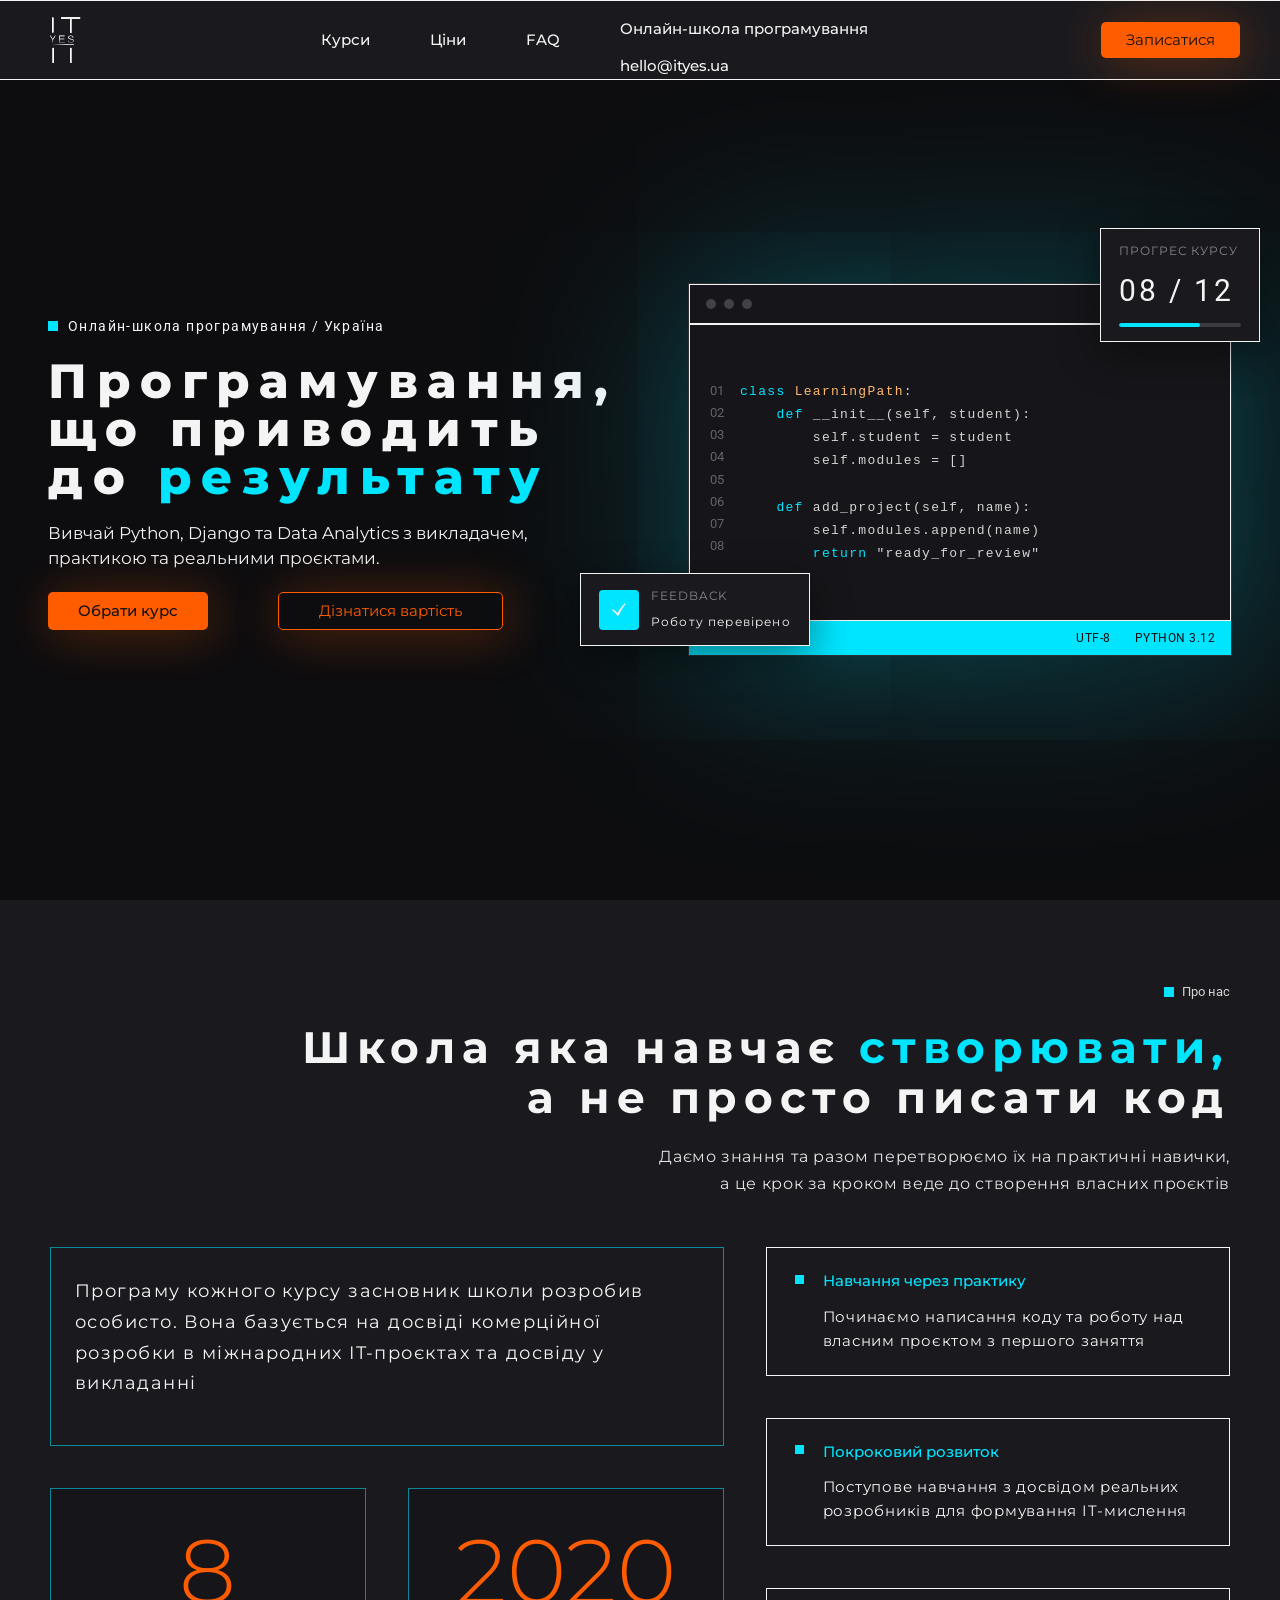
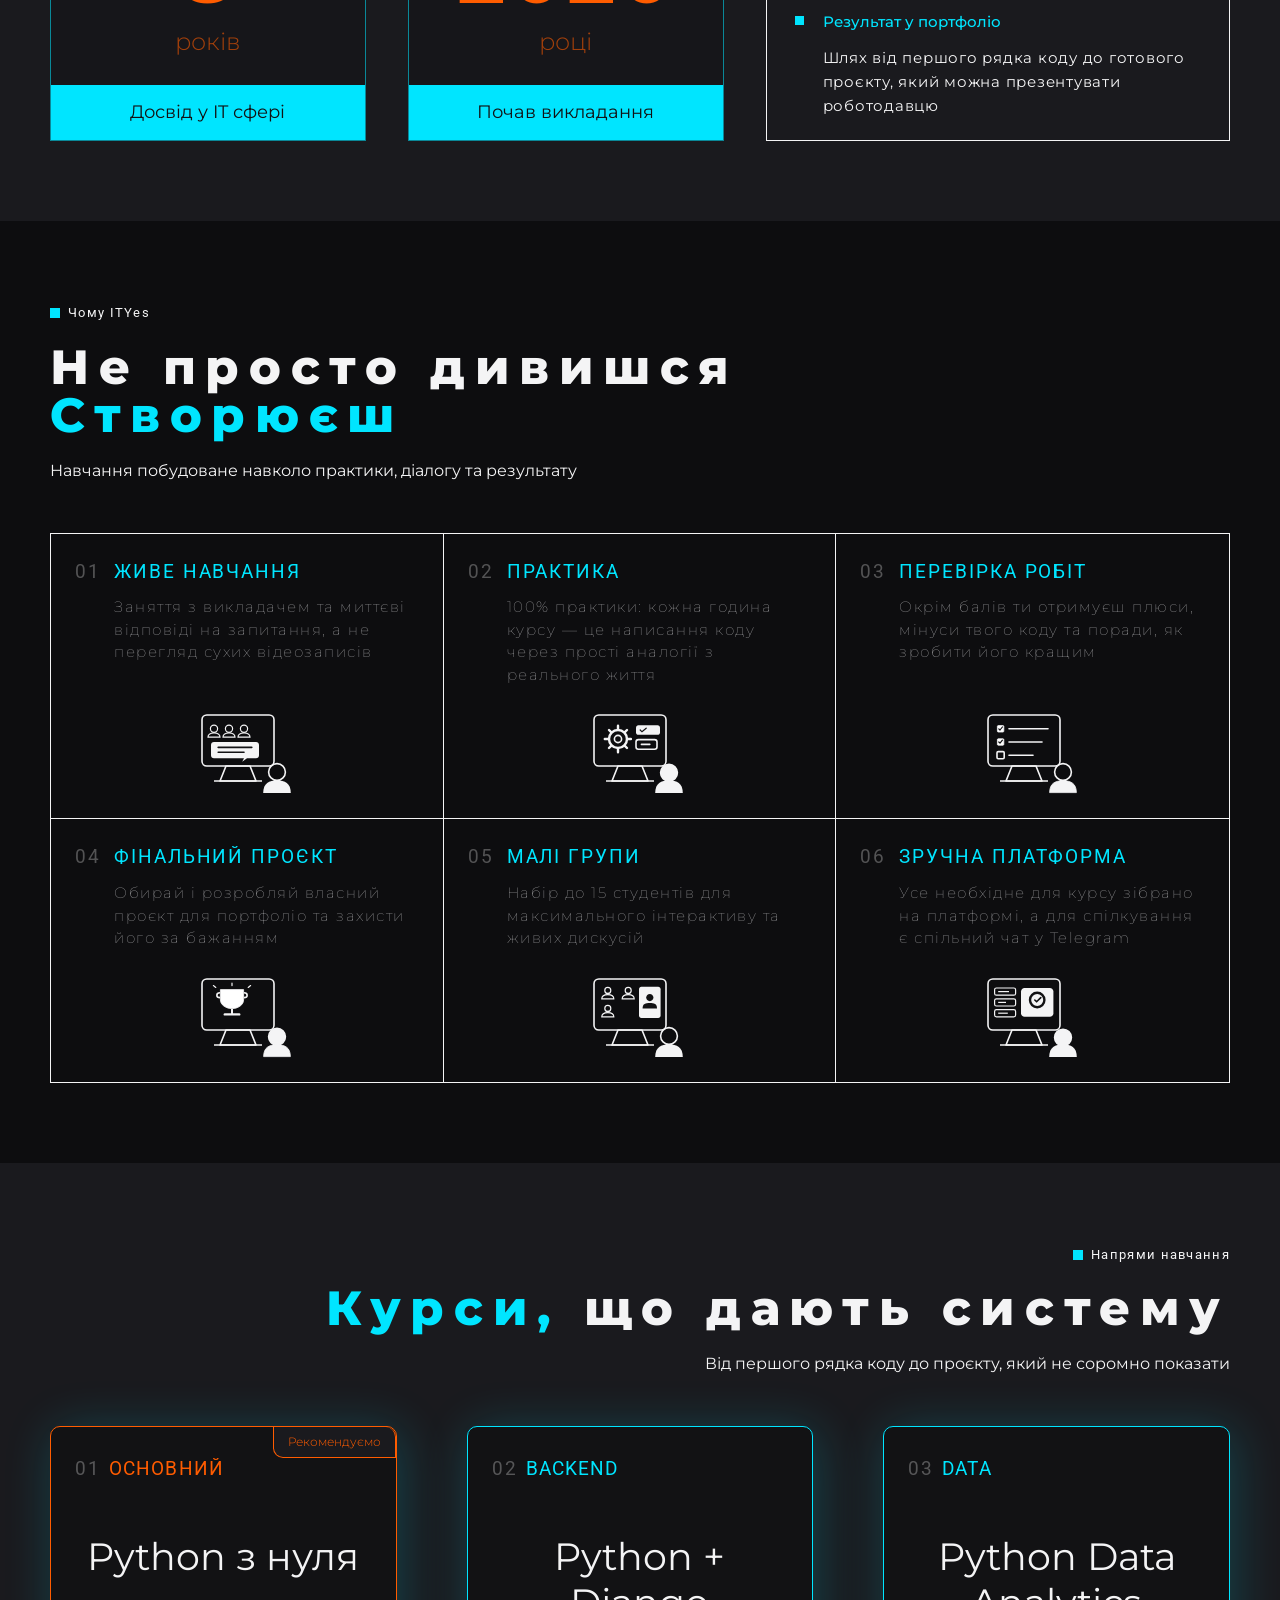
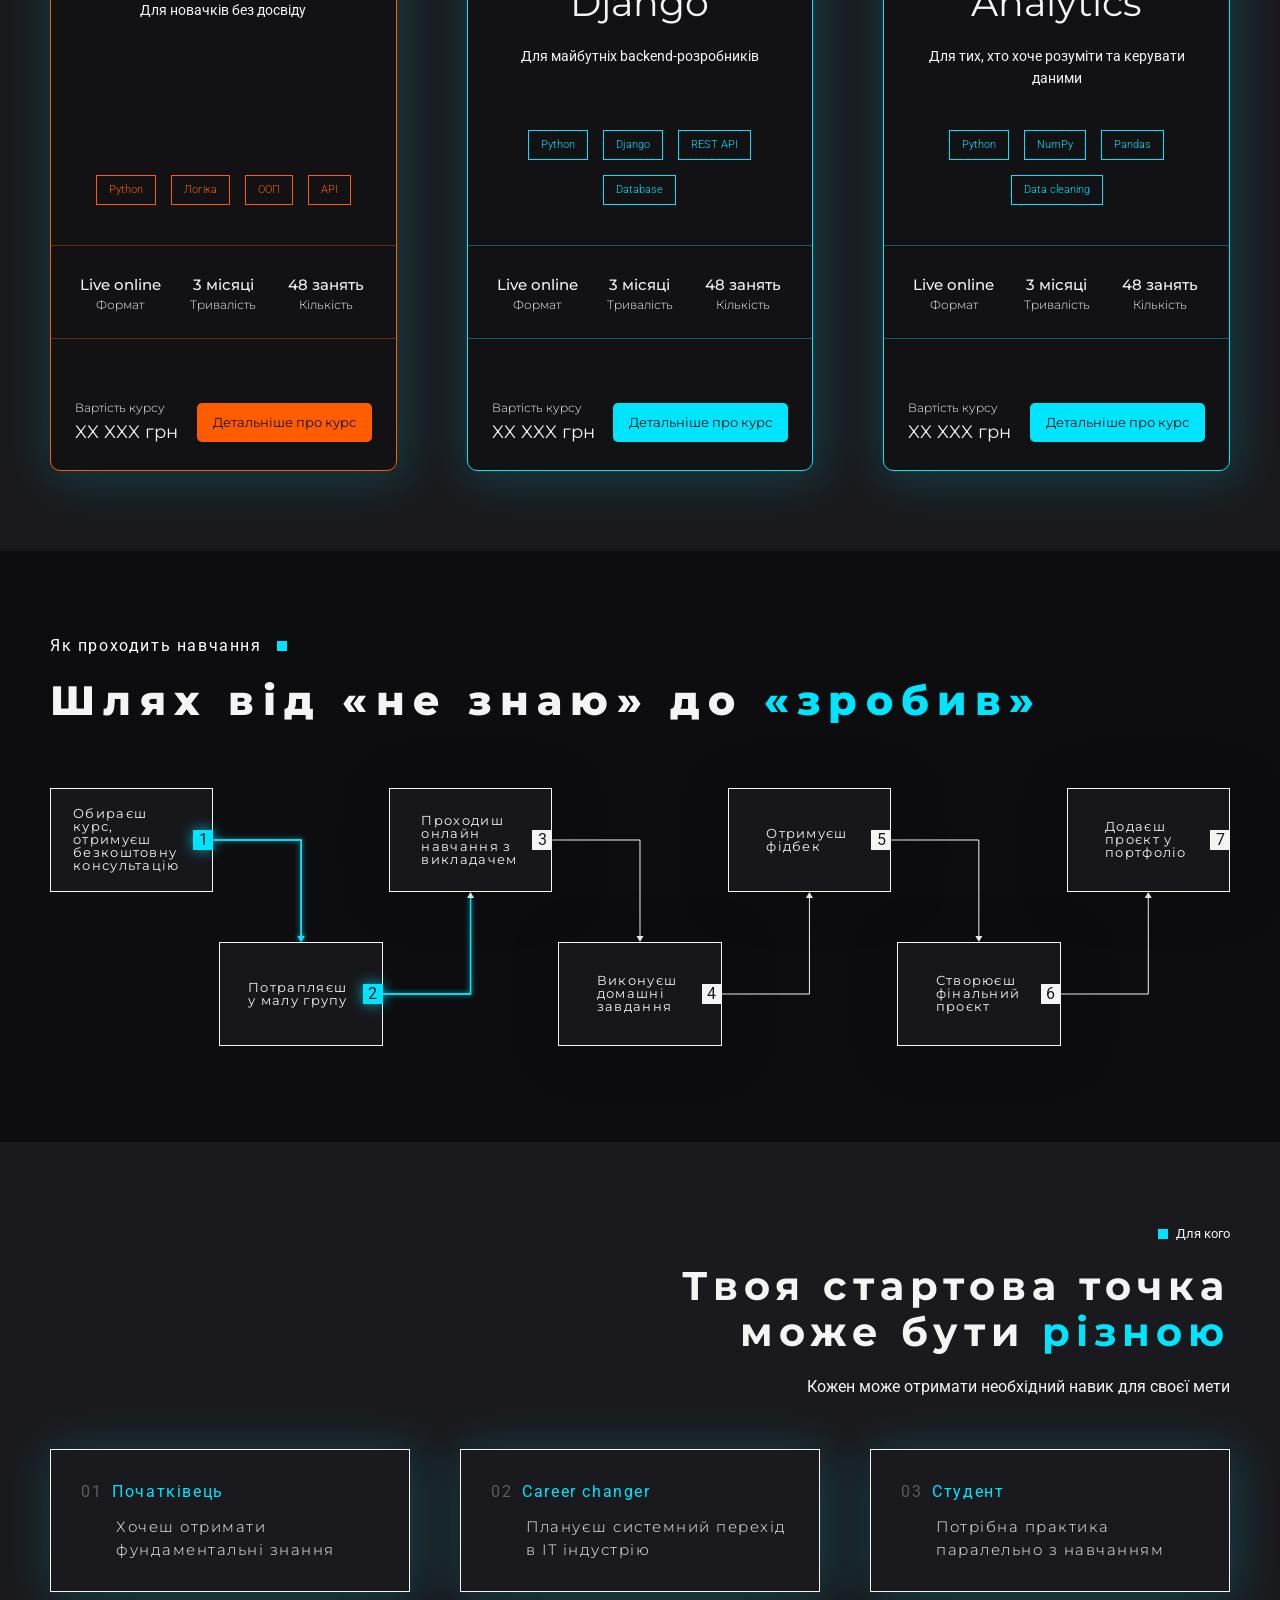
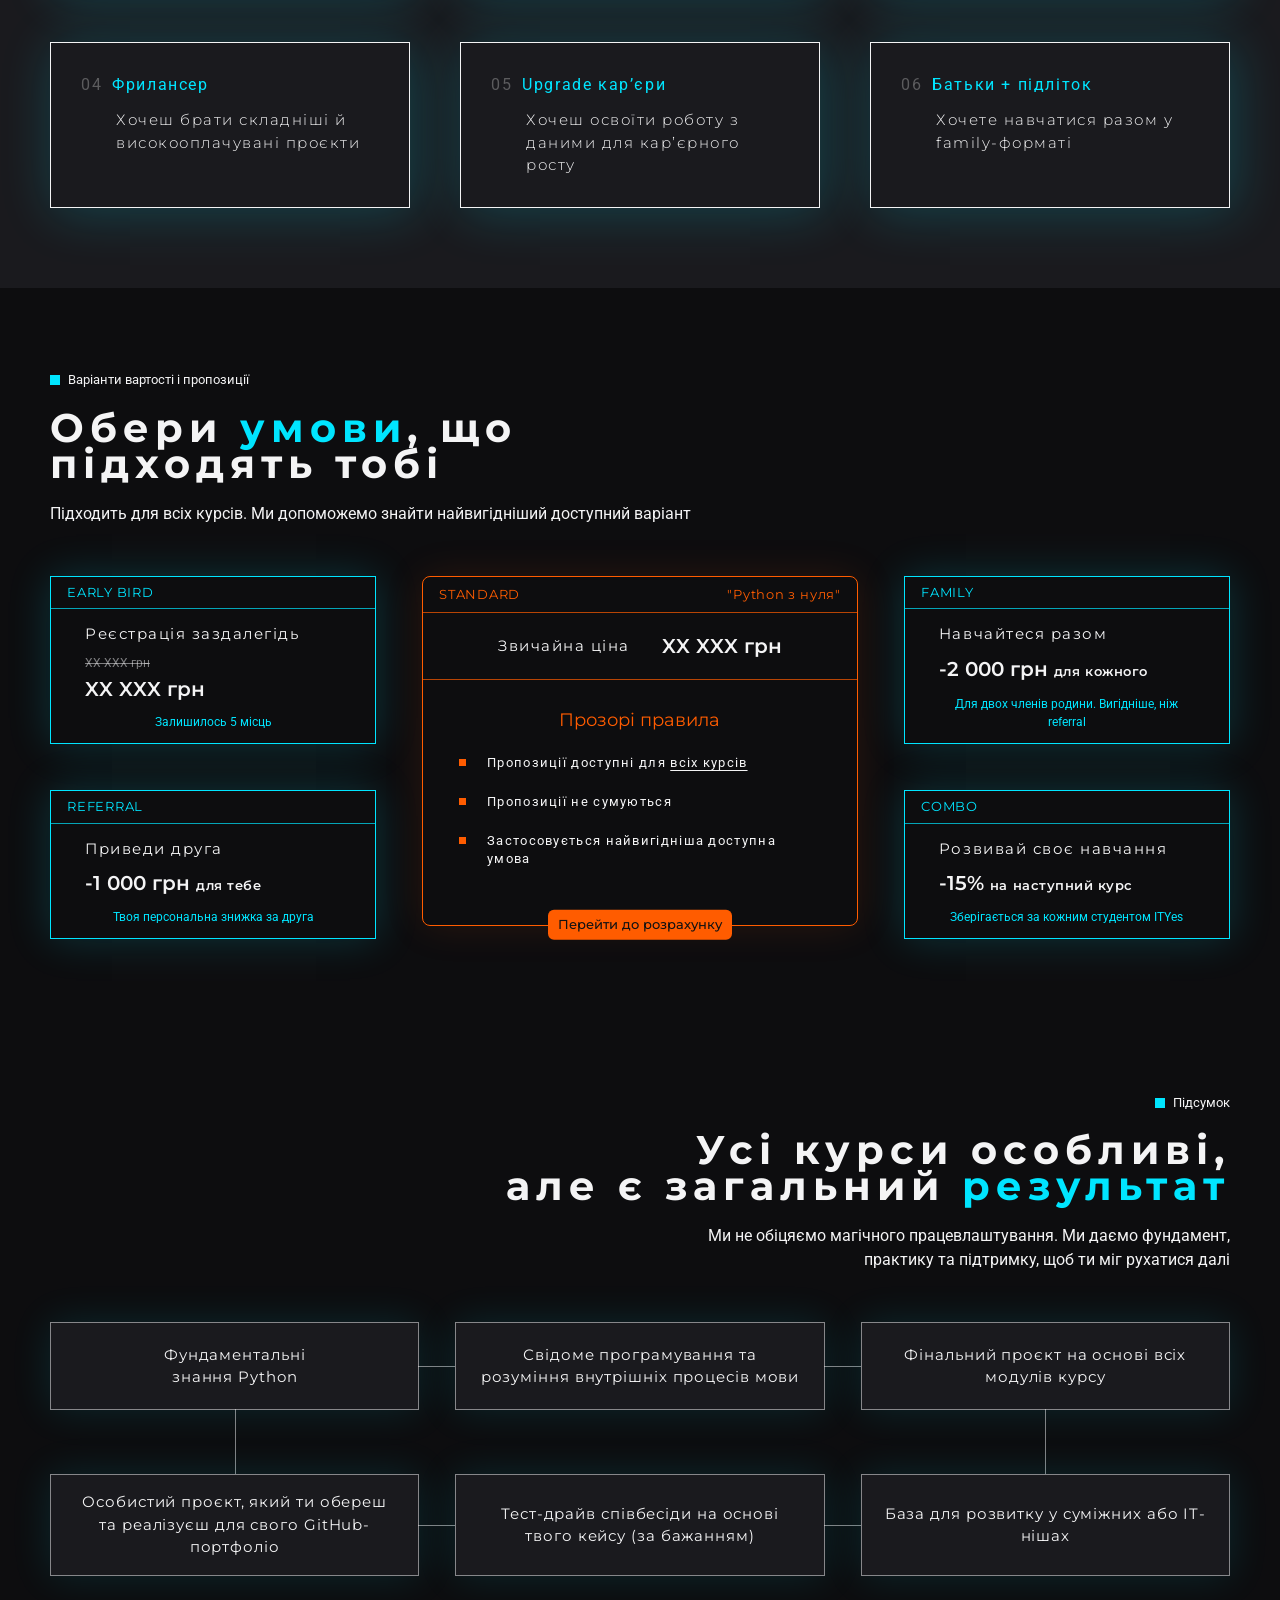
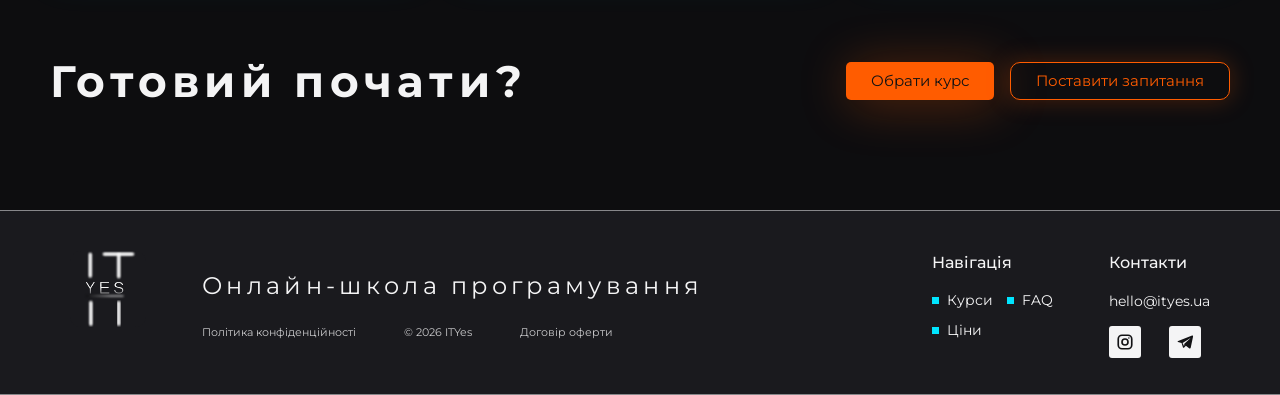
==== commit 4d45d594: "Edit design PC" ====
--- a/index.html
+++ b/index.html
@@ -160,19 +160,19 @@
         </header>
 
         <div class="about-grid">
-          <div class="about-intro reveal">
+          <div class="about-intro">
             <p>Програму кожного курсу засновник школи розробив особисто. Вона базується на досвіді комерційної розробки в міжнародних IT-проєктах та досвіду у викладанні</p>
           </div>
 
           <div class="about-stats">
-            <article class="about-stat reveal">
+            <article class="about-stat">
               <div class="about-stat-body">
                 <p class="about-stat-num">8</p>
                 <p class="about-stat-unit">років</p>
               </div>
               <p class="about-stat-label">Досвід у IT сфері</p>
             </article>
-            <article class="about-stat reveal">
+            <article class="about-stat">
               <div class="about-stat-body">
                 <p class="about-stat-num">2020</p>
                 <p class="about-stat-unit">році</p>
@@ -217,7 +217,7 @@
         </header>
 
         <div class="why-grid">
-          <article class="why-card reveal">
+          <article class="why-card">
             <p class="why-card-heading">
               <span class="why-card-num">01</span>
               Живе навчання
@@ -226,7 +226,7 @@
             <img class="why-card-icon" src="images/01.svg" width="150" height="120" alt="">
           </article>
 
-          <article class="why-card reveal">
+          <article class="why-card">
             <p class="why-card-heading">
               <span class="why-card-num">02</span>
               Практика
@@ -235,7 +235,7 @@
             <img class="why-card-icon" src="images/02.svg" width="150" height="120" alt="">
           </article>
 
-          <article class="why-card reveal">
+          <article class="why-card">
             <p class="why-card-heading">
               <span class="why-card-num">03</span>
               Перевірка робіт
@@ -244,7 +244,7 @@
             <img class="why-card-icon" src="images/03.svg" width="150" height="120" alt="">
           </article>
 
-          <article class="why-card reveal">
+          <article class="why-card">
             <p class="why-card-heading">
               <span class="why-card-num">04</span>
               Фінальний проєкт
@@ -253,7 +253,7 @@
             <img class="why-card-icon" src="images/04.svg" width="150" height="120" alt="">
           </article>
 
-          <article class="why-card reveal">
+          <article class="why-card">
             <p class="why-card-heading">
               <span class="why-card-num">05</span>
               Малі групи
@@ -262,7 +262,7 @@
             <img class="why-card-icon" src="images/05.svg" width="150" height="120" alt="">
           </article>
 
-          <article class="why-card reveal">
+          <article class="why-card">
             <p class="why-card-heading">
               <span class="why-card-num">06</span>
               Зручна платформа
@@ -285,8 +285,8 @@
           <p class="courses-subtitle">Від першого рядка коду до проєкту, який не соромно показати</p>
         </header>
 
-        <div class="courses-grid">
-          <article class="course-card course-card--orange reveal">
+        <div class="courses-grid reveal">
+          <article class="course-card course-card--orange">
             <div class="course-header-content">
             <span class="course-badge">Рекомендуємо</span>
               <p class="course-label"><span>01</span> Основний</p>
@@ -322,7 +322,7 @@
             </div>
           </article>
 
-          <article class="course-card course-card--cyan reveal">
+          <article class="course-card course-card--cyan">
             <div class="course-header-content">
               <p class="course-label"><span>02</span> Backend</p>
               <h3 class="course-name">Python + Django</h3>
@@ -357,7 +357,7 @@
             </div>
           </article>
 
-          <article class="course-card course-card--cyan reveal">
+          <article class="course-card course-card--cyan">
             <div class="course-header-content">
               <p class="course-label"><span>03</span> Data</p>
               <h3 class="course-name">Python Data Analytics</h3>
@@ -522,7 +522,7 @@
             </div>
           </article>
 
-          <article class="offer-card offer-card--orange offer-card--featured reveal">
+          <article class="offer-card offer-card--orange offer-card--featured">
             <div class="offer-featured-top">
               <p class="offer-label">Standard</p>
               <p class="offer-course">"Python з нуля"</p>
--- a/css/site.css
+++ b/css/site.css
@@ -70,13 +70,11 @@
 
 .logo-link {
   flex-shrink: 0;
-  filter: drop-shadow(0 0 12px rgba(0, 229, 255, 0.35));
   transition: filter 0.3s ease, transform 0.3s ease;
 }
 
 .logo-link:hover {
   transform: translateY(-1px);
-  filter: drop-shadow(0 0 16px rgba(0, 229, 255, 0.55));
 }
 
 .logo-link img {
@@ -144,10 +142,9 @@
 
 .btn-orange {
   background: var(--orange);
-  color: #F4F4F5;
+  color: #121212;
   box-shadow: 4px 4px 50px 1px rgba(255, 92, 0, 0.3);
   border-radius: 5px;
-  border: 1px solid #F4F4F5;
 }
 
 .btn-orange:hover {
@@ -272,7 +269,7 @@
   font-size: 0.875rem;
   color: var(--text);
   margin-bottom: 20px;
-  margin: 0 0 30px;
+  margin: 0 0 20px;
 }
 
 .hero-label-dot {
@@ -287,7 +284,7 @@
   font-weight: 800;
   font-size: clamp(2rem, 4vw, 3rem);
   line-height: 1;
-  margin: 0 0 30px;
+  margin: 0 0 20px;
   letter-spacing: 0.2em;
 }
 
@@ -299,7 +296,7 @@
   font-family: "Montserrat", sans-serif;
   font-size: 1.0625rem;
   max-width: 520px;
-  margin: 0 0 30px;
+  margin: 0 0 20px;
   color: #F4F4F5;
 }
 
@@ -312,11 +309,10 @@
 .btn-primary-hero {
   font-weight: 500;
   background: var(--orange);
-  color: #F4F4F5;
+  color: #121212;
   padding: 7px 30px;
   box-shadow: 4px 4px 50px 1px rgba(255, 92, 0, 0.3);
   border-radius: 5px;
-  border: 1px solid #F4F4F5;
 }
 
 .btn-primary-hero:hover {
@@ -360,7 +356,7 @@
   align-items: center;
   gap: 8px;
   padding: 14px 16px;
-  border-bottom: 1px solid var(--border);
+  border: 1px solid #f4f4f5;
 }
 
 .editor-dot {
@@ -371,6 +367,7 @@
 }
 
 .editor-body {
+  border: 1px solid #f4f4f5;
   display: flex;
   font-family: "Roboto Mono", "Consolas", monospace;
   font-size: 0.8125rem;
@@ -528,7 +525,7 @@
   gap: 8px;
   font-size: 0.8125rem;
   color: #F4F4F5;
-  margin: 0 0 30px;
+  margin: 0 0 20px;
 }
 
 .why-kicker-dot {
@@ -543,7 +540,7 @@
   font-size: clamp(2rem, 4vw, 3rem);
   line-height: 1;
   letter-spacing: 0.2em;
-  margin: 0 0 30px;
+  margin: 0 0 20px;
 }
 
 .why-title .accent {
@@ -651,7 +648,7 @@
   font-size: 0.8125rem;
   letter-spacing: 0.1em;
   color: #f4f4f5;
-  margin: 0 0 30px;
+  margin: 0 0 20px;
 }
 
 .courses-kicker-dot {
@@ -668,7 +665,7 @@
   line-height: 1;
   letter-spacing: 0.2em;
   color: #f4f4f5;
-  margin: 0 0 30px;
+  margin: 0 0 20px;
 }
 
 .courses-title .accent {
@@ -860,10 +857,9 @@
   align-items: center;
   justify-content: center;
   padding: 10px 16px;
-  border: 1px solid #F4F4F5;
   border-radius: 5px;
   background: var(--card-accent);
-  color: #F4F4F5;
+  color: #121212;
   font-family: "Montserrat", sans-serif;
   font-weight: 400;
   font-size: 0.8125rem;
@@ -900,7 +896,7 @@
   font-size: 0.8125rem;
   letter-spacing: 0.1em;
   color: #f4f4f5;
-  margin: 0 0 30px;
+  margin: 0 0 20px;
 }
 
 .path-kicker-dot {
@@ -1061,7 +1057,7 @@
   display: inline-flex;
   align-items: center;
   gap: 8px;
-  margin: 0 0 30px;
+  margin: 0 0 20px;
   font-family: "Roboto", sans-serif;
   font-weight: 400;
   font-size: 0.8125rem;
@@ -1078,7 +1074,7 @@
 
 .audience-title,
 .offers-title {
-  margin: 0 0 30px;
+  margin: 0 0 20px;
   font-family: "Montserrat", sans-serif;
   font-weight: 700;
   font-size: clamp(1.7rem, 4vw, 2.5rem);
@@ -2278,7 +2274,7 @@
     display: inline-flex;
     align-items: center;
     gap: 8px;
-    margin: 0 0 30px;
+    margin: 0 0 20px;
     font-family: "Roboto", sans-serif;
     font-size: 0.8125rem;
     color: var(--text);
@@ -2292,7 +2288,7 @@
   }
   
   .result-title {
-    margin: 0 0 30px;
+    margin: 0 0 20px;
     font-family: "Montserrat", sans-serif;
     font-weight: 700;
     font-size: clamp(1.7rem, 4vw, 2.5rem);
@@ -2423,7 +2419,6 @@
   
   .footer-logo {
     grid-area: logo;
-    filter: drop-shadow(0 0 12px rgba(0, 229, 255, 0.35));
   }
   
   .footer-logo img {
@@ -3254,7 +3249,7 @@
   display: inline-flex;
   align-items: center;
   gap: 8px;
-  margin: 0 0 30px;
+  margin: 0 0 20px;
   font-size: 0.8125rem;
   color: rgba(244, 244, 245, 0.85);
 }
@@ -3266,7 +3261,7 @@
 }
 
 .about-title {
-  margin: 0 0 30px;
+  margin: 0 0 20px;
   font-family: "Montserrat", sans-serif;
   font-weight: 700;
   font-size: clamp(1.5rem, 3.6vw, 2.75rem);
@@ -3550,7 +3545,7 @@
   border-bottom: 0;
 }
 .offer-card--featured .offer-rules h3 {
-  margin: 0 0 30px;
+  margin: 0 0 20px;
   font-size: 1.15rem;
   font-weight: 400;
   color: var(--orange);
@@ -3582,7 +3577,7 @@
   margin: 0;
   padding: 5px 10px;
   background: var(--orange);
-  color: #fff;
+  color: #121212;
   border-radius: 6px;
   font-size: 0.8125rem;
   white-space: nowrap;
@@ -3646,7 +3641,7 @@
 .path--figma-head .path-header { margin-bottom: 60px; }
 .path--figma-head .path-kicker {
   flex-direction: row-reverse; justify-content: flex-start; gap: 15px;
-  margin: 0 0 30px;
+  margin: 0 0 20px;
   font-size: 1rem; line-height: 30px; letter-spacing: .1em; color: #fff;
 }
 .path--figma-head .path-title {
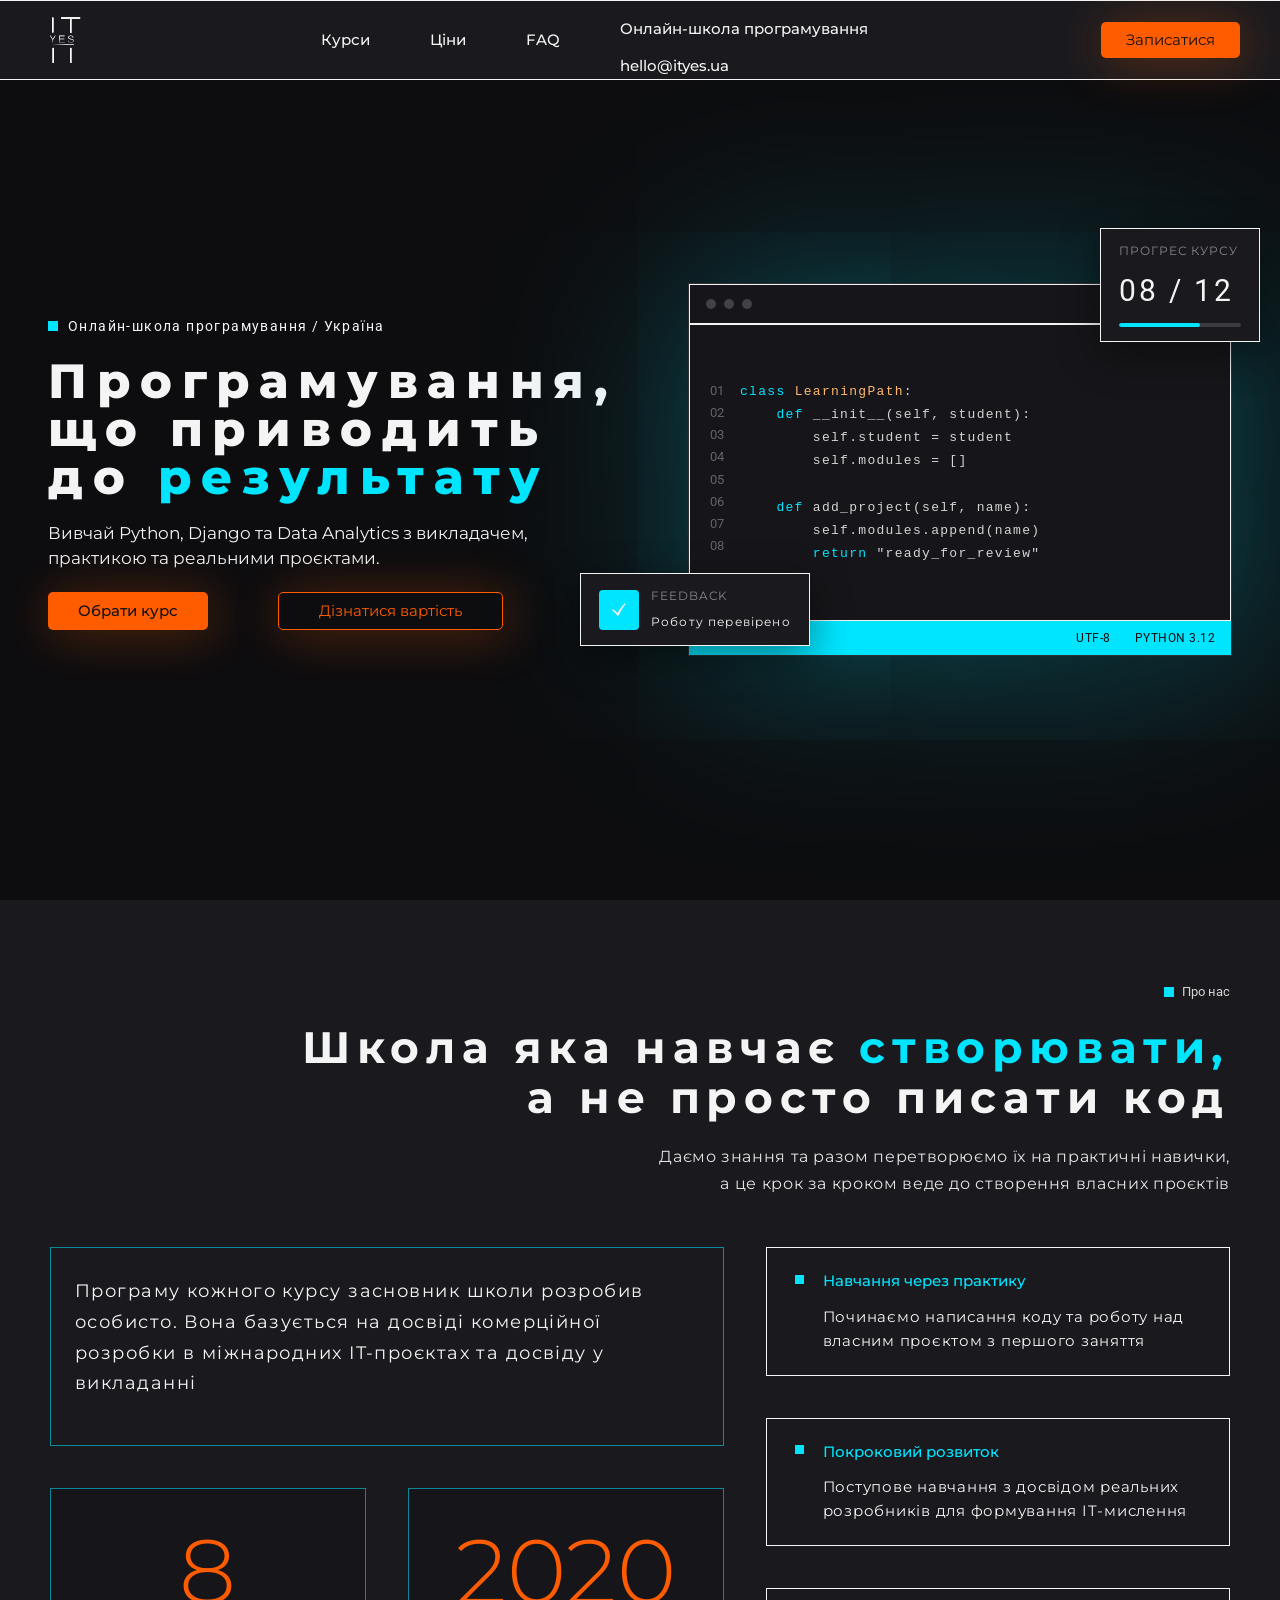
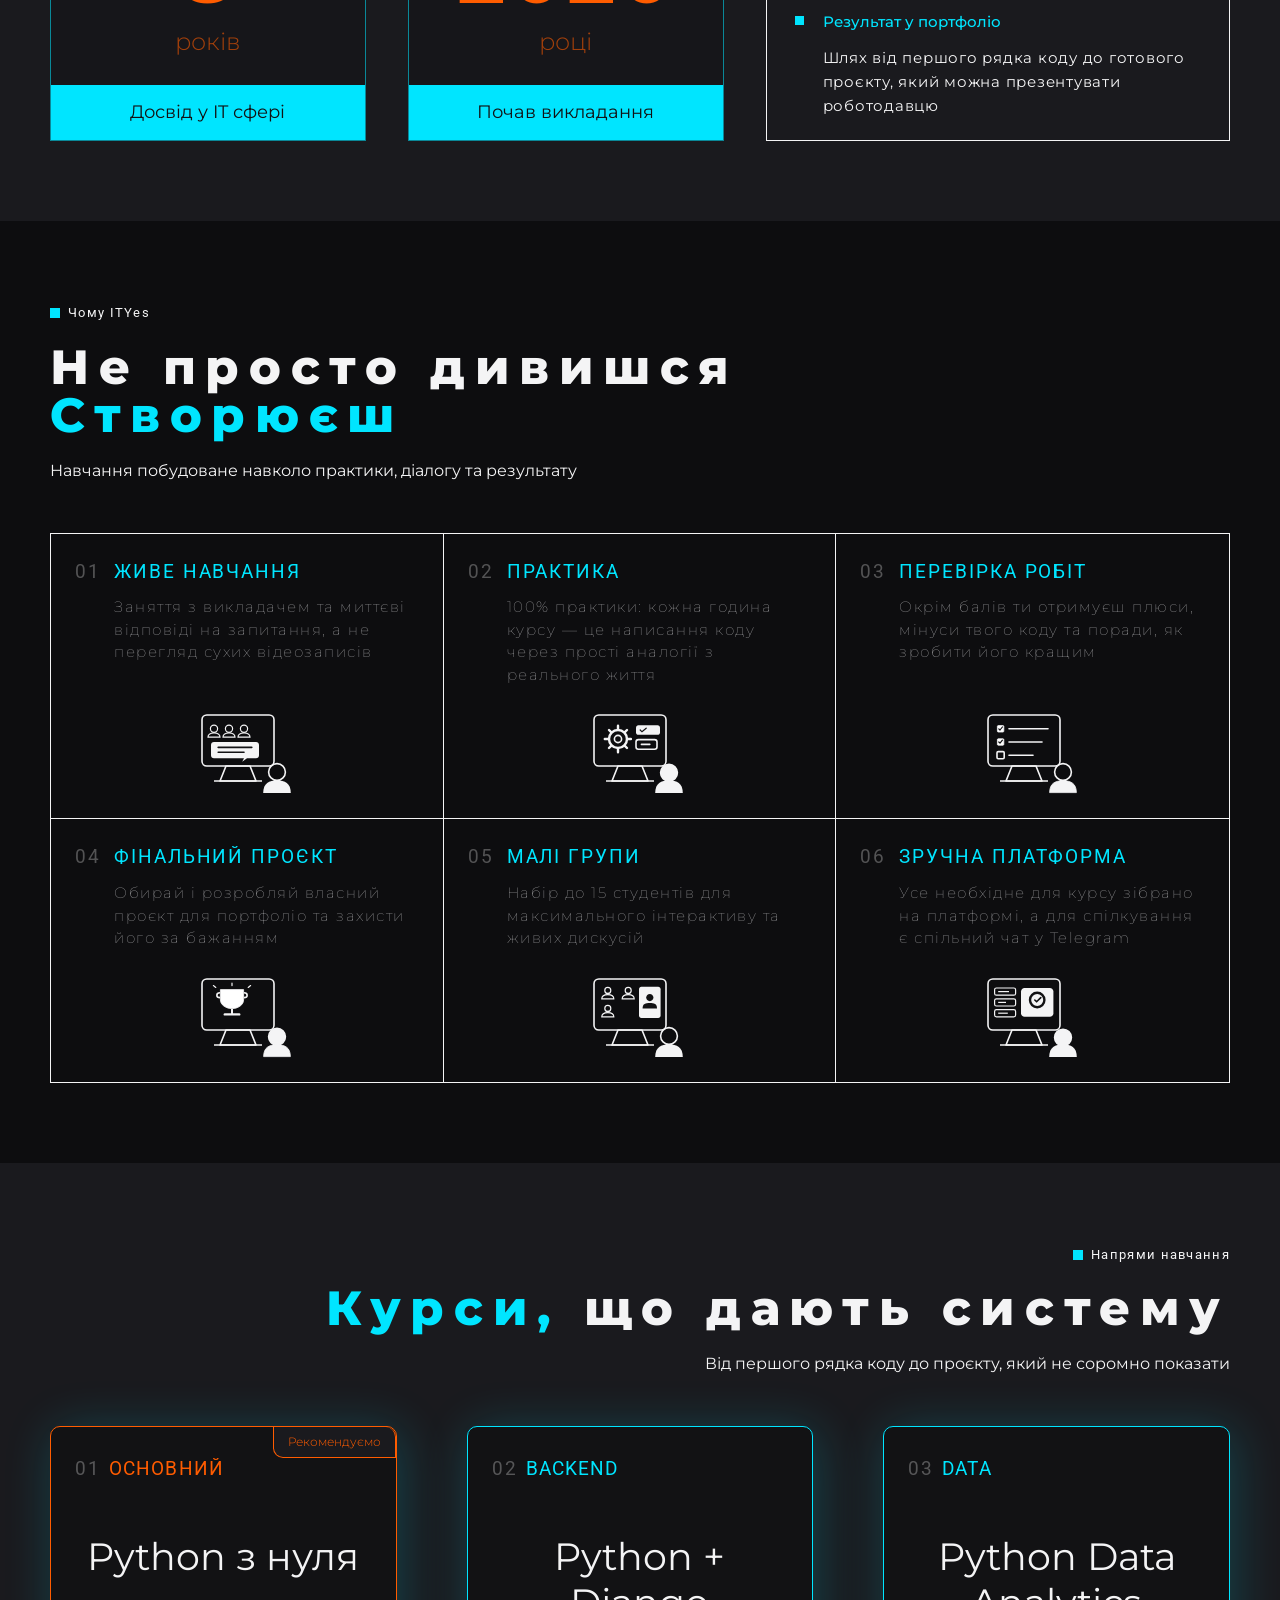
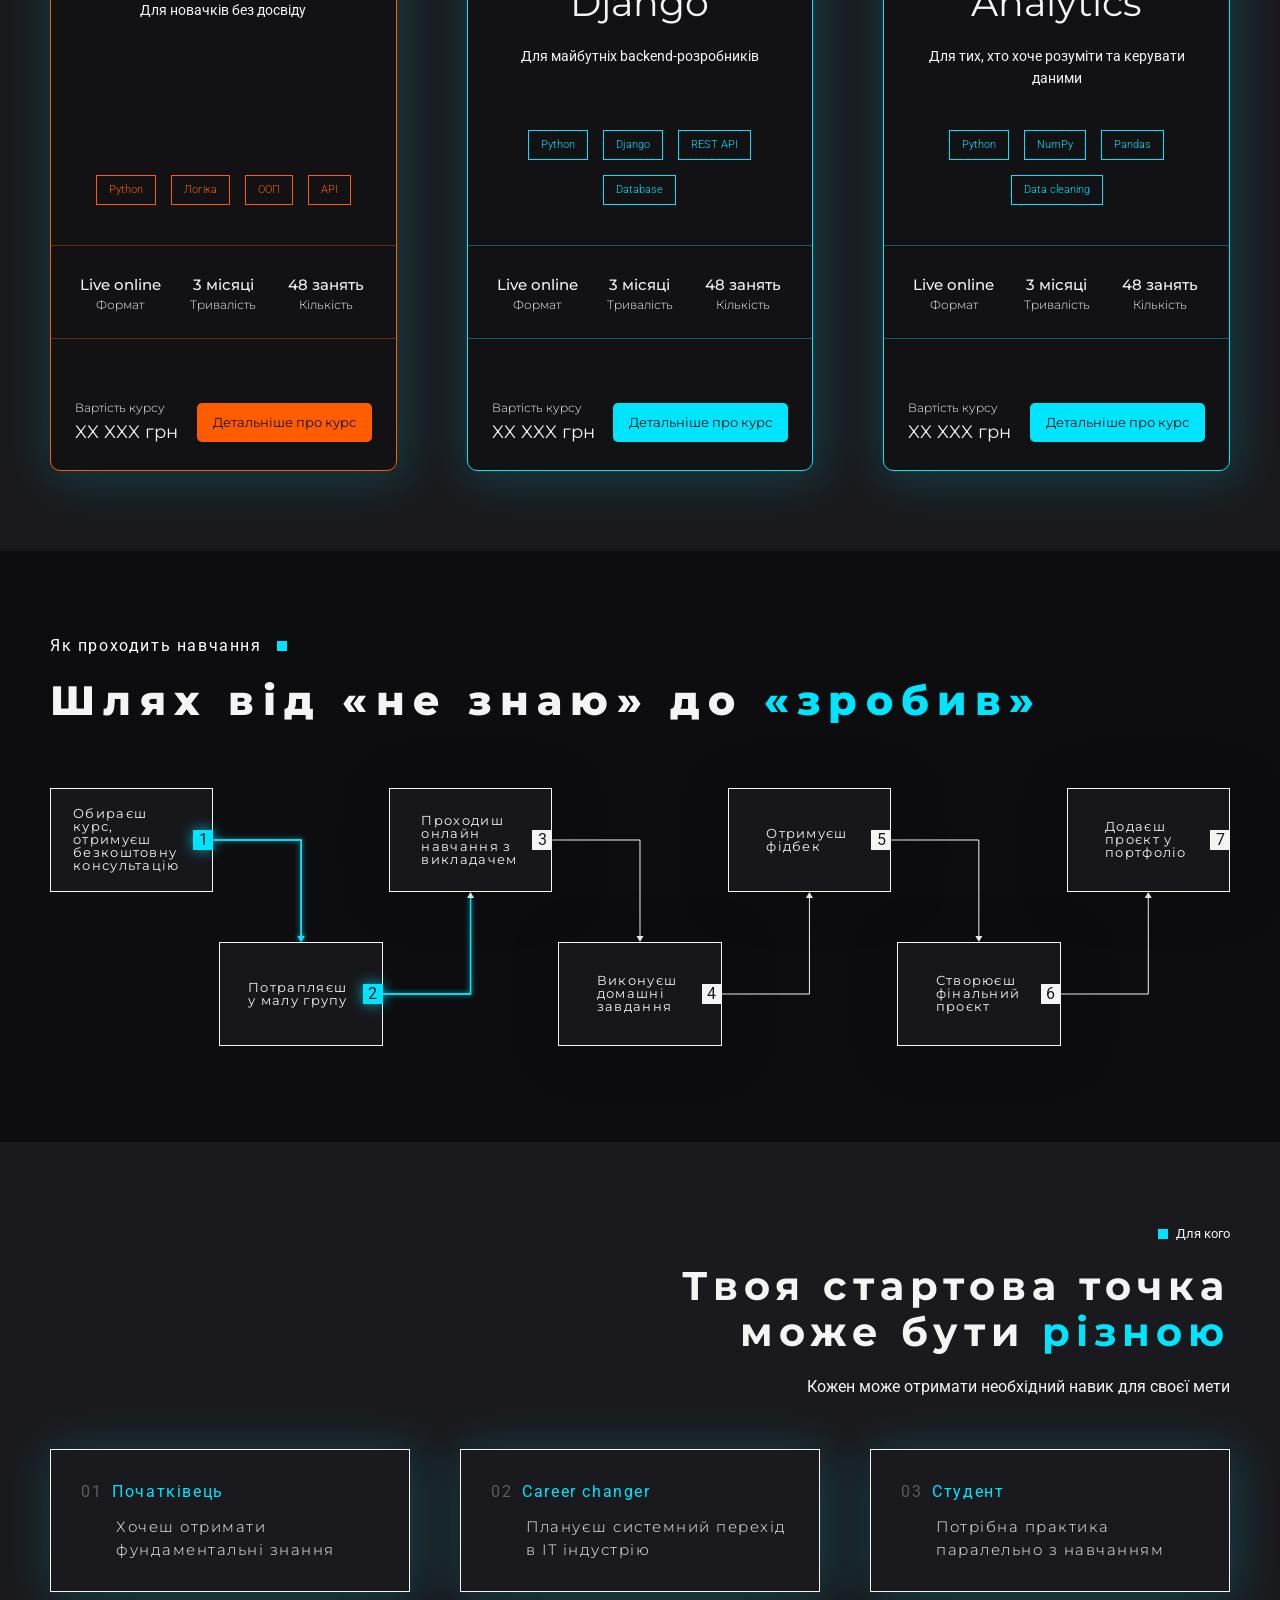
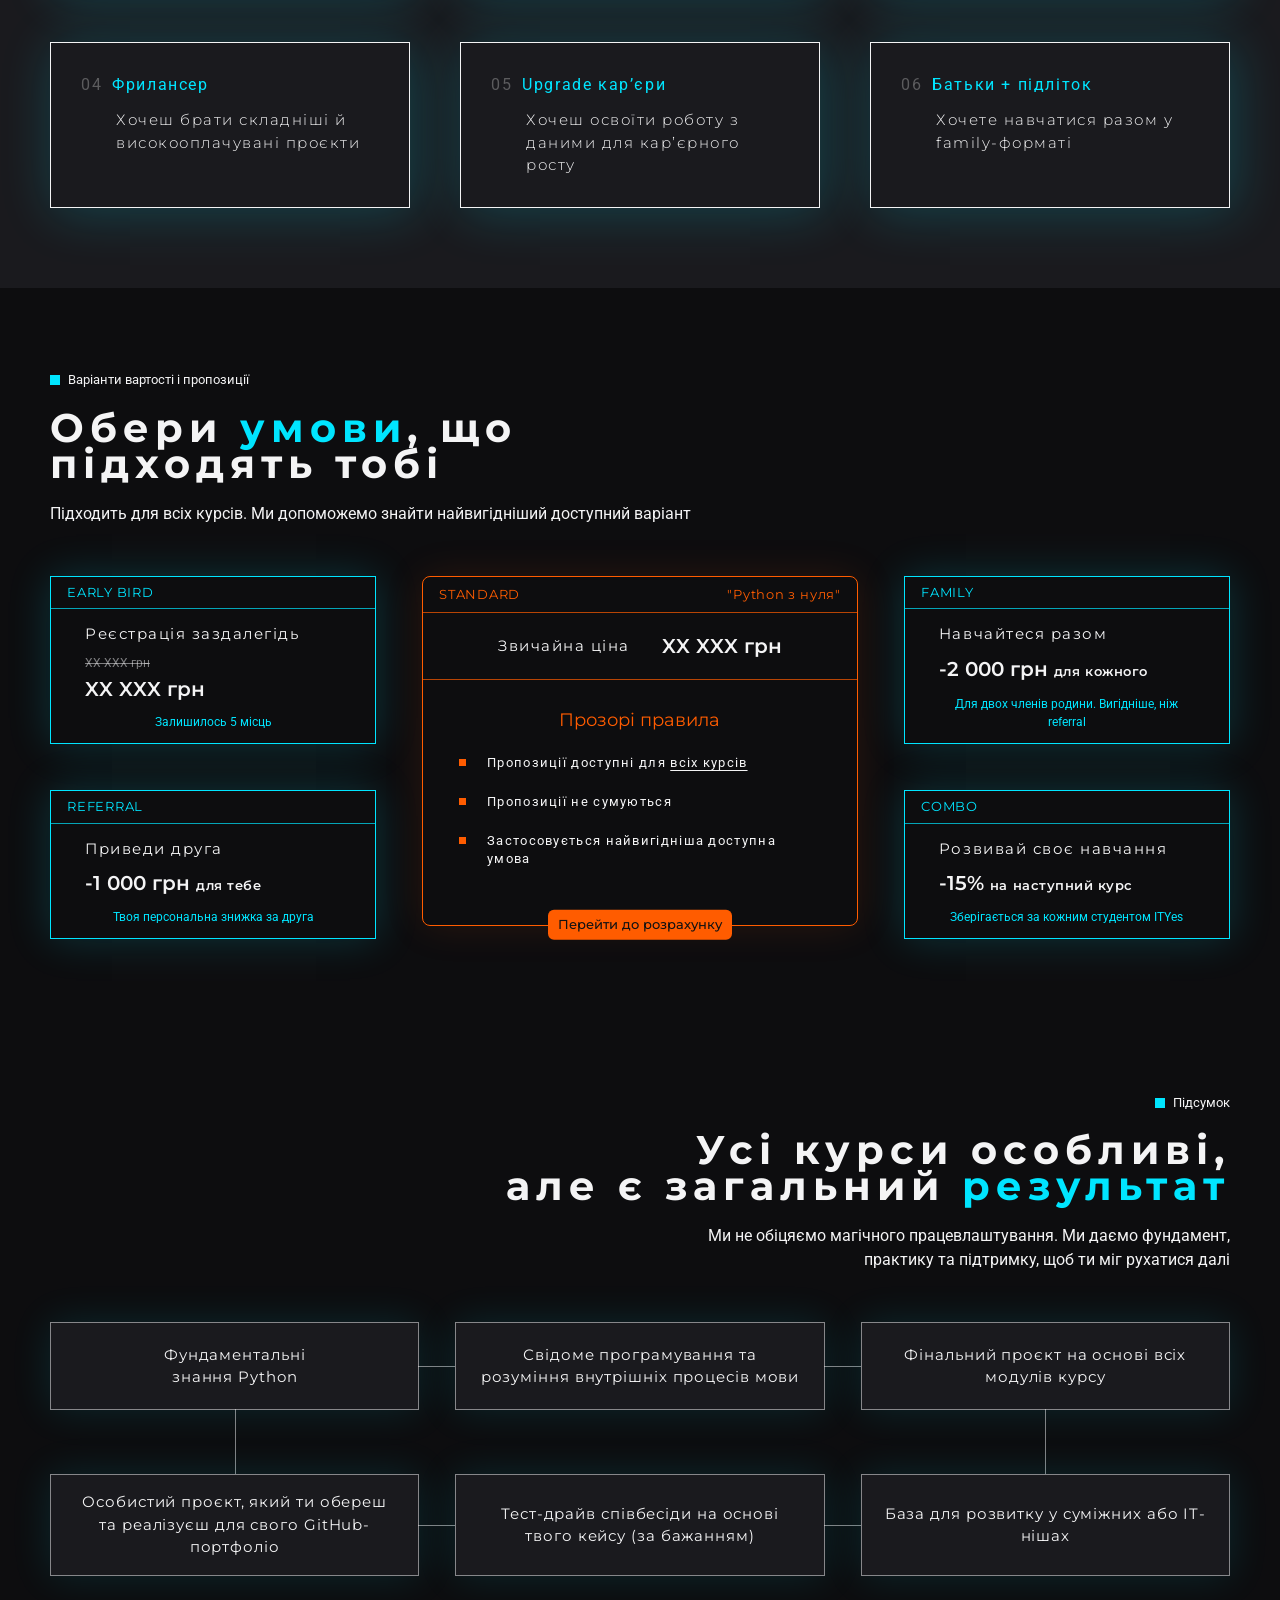
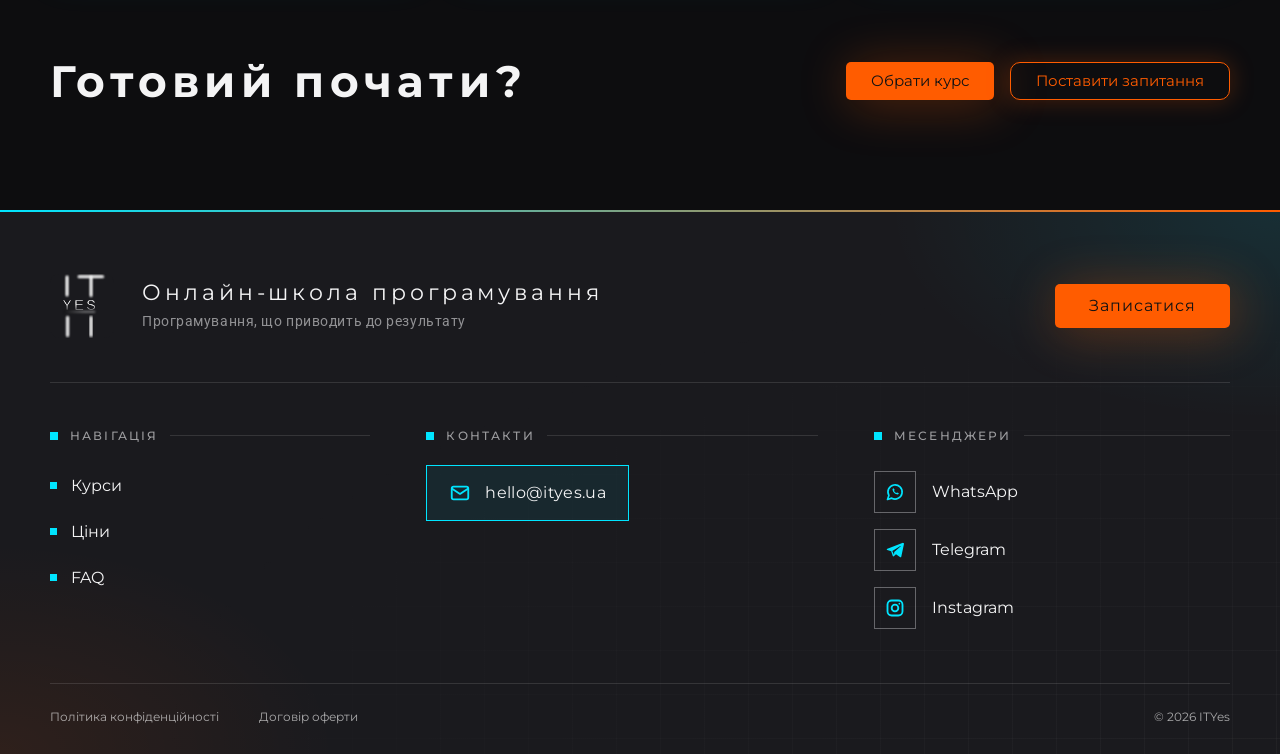
==== commit d84527e1: "Finish PC version" ====
--- a/index.html
+++ b/index.html
@@ -8,6 +8,7 @@
   <link rel="preconnect" href="https://fonts.gstatic.com" crossorigin>
   <link href="https://fonts.googleapis.com/css2?family=Montserrat:wght@300;400;500;600;700&family=Roboto:wght@400;500&family=Roboto+Mono:wght@400&display=swap" rel="stylesheet">
   <link rel="stylesheet" href="css/site.css">
+  <link rel="stylesheet" href="css/layout.css">
   <link rel="stylesheet" href="css/mobile.css">
   <link rel="stylesheet" href="css/mobile-visual.css">
 </head>
@@ -16,20 +17,7 @@
     <span class="cursor-ring"></span>
     <span class="cursor-dot"></span>
   </div>
-  <header class="site-header">
-    <div class="container header-inner">
-      <a href="#" class="logo-link" aria-label="ITYes — на головну">
-        <img src="images/logo.svg" width="48" height="48" alt="ITYes">
-      </a>
-      <button type="button" class="nav-toggle" aria-expanded="false" aria-controls="main-nav">Меню</button>
-      <nav id="main-nav" class="main-nav" aria-label="Головна навігація">
-        <a href="courses.html">Курси</a>
-        <a href="prices.html">Ціни</a>
-        <a href="faq.html">FAQ</a>
-              </nav>
-      <a href="apply.html" class="btn btn-orange header-cta">Записатися</a>
-    </div>
-  </header>
+  <div data-include="header"></div>
 
   <main>
     <section class="hero">
@@ -512,7 +500,7 @@
         </header>
 
         <div class="offers-grid">
-          <article class="offer-card offer-card--cyan reveal">
+          <article class="offer-card offer-card--cyan offer-slide" data-side="left">
             <p class="offer-label">Early Bird</p>
             <div class="offer-body">
               <h3 class="offer-name">Реєстрація заздалегідь</h3>
@@ -542,7 +530,7 @@
             <a href="prices.html" class="offer-cta">Перейти до розрахунку</a>
           </article>
 
-          <article class="offer-card offer-card--cyan reveal">
+          <article class="offer-card offer-card--cyan offer-slide" data-side="right">
             <p class="offer-label">Family</p>
             <div class="offer-body">
               <h3 class="offer-name">Навчайтеся разом</h3>
@@ -551,7 +539,7 @@
             </div>
           </article>
 
-          <article class="offer-card offer-card--cyan reveal">
+          <article class="offer-card offer-card--cyan offer-slide" data-side="left">
             <p class="offer-label">Referral</p>
             <div class="offer-body">
               <h3 class="offer-name">Приведи друга</h3>
@@ -560,7 +548,7 @@
             </div>
           </article>
 
-          <article class="offer-card offer-card--cyan reveal">
+          <article class="offer-card offer-card--cyan offer-slide" data-side="right">
             <p class="offer-label">Combo</p>
             <div class="offer-body">
               <h3 class="offer-name">Розвивай своє навчання</h3>
@@ -608,49 +596,7 @@
     </section>
   </main>
   
-  <footer class="site-footer">
-    <div class="footer-inner">
-      <a href="#" class="footer-logo" aria-label="ITYes — на головну">
-        <img src="images/logo.svg" width="76" height="76" alt="ITYes">
-      </a>
-  
-      <p class="footer-brand">Онлайн-школа програмування</p>
-  
-      <div class="footer-legal">
-        <a href="#">Політика конфіденційності</a>
-        <span>© 2026 ITYes</span>
-        <a href="#">Договір оферти</a>
-      </div>
-  
-      <nav class="footer-nav" aria-label="Навігація у футері">
-        <h3 class="footer-heading">Навігація</h3>
-        <ul class="footer-links">
-          <li><a href="courses.html">Курси</a></li>
-          <li><a href="prices.html">Ціни</a></li>
-          <li><a href="faq.html">FAQ</a></li>
-        </ul>
-      </nav>
-  
-      <div class="footer-contacts">
-        <h3 class="footer-heading">Контакти</h3>
-        <a href="mailto:hello@ityes.ua" class="footer-email">hello@ityes.ua</a>
-        <div class="footer-social">
-          <a href="https://instagram.com/" target="_blank" rel="noopener" aria-label="Instagram">
-            <svg viewBox="0 0 24 24" fill="none" stroke="currentColor" stroke-width="2.2" aria-hidden="true">
-              <rect x="3" y="3" width="18" height="18" rx="5"/>
-              <circle cx="12" cy="12" r="4"/>
-              <circle cx="17.2" cy="6.8" r="1" fill="currentColor" stroke="none"/>
-            </svg>
-          </a>
-          <a href="https://t.me/" target="_blank" rel="noopener" aria-label="Telegram">
-            <svg viewBox="0 0 24 24" fill="currentColor" aria-hidden="true">
-              <path d="M21.5 3.3 2.9 10.5c-1 .4-1 1.2-.2 1.4l4.7 1.5 1.8 5.5c.2.6.4.8.8.8s.6-.2.9-.5l2.3-2.2 4.7 3.5c.9.5 1.5.2 1.7-.8l3.1-14.700c.3-1.200-.5-1.800-1.200-1.400ZM8.800 13.200l9.600-6c.5-.3.9-.1.5.2l-7.800 7-.3 3.300-2-4.500Z"/>
-            </svg>
-          </a>
-        </div>
-      </div>
-    </div>
-  </footer>
+  <div data-include="footer"></div>
   
 
   <script type="module" src="js/site.js"></script>
--- a/css/site.css
+++ b/css/site.css
@@ -3683,4 +3683,18 @@
     gap: 12px 16px;
     padding: 16px var(--gutter);
   }
-}+}
+
+/* ===== offers: side cards slide in together from the edges (index.html) ===== */
+.offer-slide:not(.is-in) { opacity: 0; }
+.offer-slide[data-side="left"]:not(.is-in)  { transform: translateX(-40vw); }
+.offer-slide[data-side="right"]:not(.is-in) { transform: translateX(40vw); }
+.offer-slide.is-in { animation: offer-slide-left 1.1s cubic-bezier(.16, 1, .3, 1) backwards; }
+.offer-slide[data-side="right"].is-in { animation-name: offer-slide-right; }
+@keyframes offer-slide-left  { from { opacity: 0; transform: translateX(-40vw); } }
+@keyframes offer-slide-right { from { opacity: 0; transform: translateX(40vw); } }
+@keyframes offer-slide-up    { from { opacity: 0; transform: translateY(28px); } }
+@media (max-width: 960px) {
+  .offer-slide[data-side]:not(.is-in) { transform: translateY(28px); }
+  .offer-slide.is-in, .offer-slide[data-side="right"].is-in { animation-name: offer-slide-up; animation-duration: .8s; }
+}
--- a/css/layout.css
+++ b/css/layout.css
@@ -0,0 +1,132 @@
+/* layout.css — styles of the footer built in js/layout.js (header styles stay in site.css / mobile.css).
+   Load AFTER the page css and BEFORE mobile.css. */
+
+.site-footer.sf {
+  position: relative; overflow: hidden; padding: 0;
+  background:
+    radial-gradient(560px 300px at 100% 0%, rgba(0, 229, 255, .10), transparent 70%),
+    radial-gradient(480px 300px at 0% 100%, rgba(255, 92, 0, .09), transparent 70%),
+    var(--header-bg);
+  border: 0;
+}
+.site-footer.sf::before {
+  content: ""; position: absolute; left: 0; right: 0; top: 0; height: 2px;
+  background: linear-gradient(90deg, var(--cyan), var(--orange), var(--cyan)); background-size: 200% 100%;
+  animation: sf-flow 6s linear infinite;
+}
+.site-footer.sf::after {
+  content: ""; position: absolute; inset: 0; pointer-events: none;
+  background-image:
+    linear-gradient(rgba(244, 244, 245, .035) 1px, transparent 1px),
+    linear-gradient(90deg, rgba(244, 244, 245, .035) 1px, transparent 1px);
+  background-size: 44px 44px;
+  -webkit-mask-image: radial-gradient(ellipse at 100% 100%, #000, transparent 65%);
+          mask-image: radial-gradient(ellipse at 100% 100%, #000, transparent 65%);
+}
+@keyframes sf-flow { to { background-position: 200% 0; } }
+
+.sf-inner {
+  position: relative; z-index: 1;
+  width: calc(100% - 2 * var(--gutter)); margin-inline: auto;
+  padding: 64px 0 28px;
+}
+
+/* ---- top: brand + CTA ---- */
+.sf-top { display: flex; align-items: center; gap: 28px; padding-bottom: 44px; border-bottom: 1px solid var(--border); }
+.sf-logo { flex: none; transition: transform .3s ease; }
+.sf-logo:hover { transform: translateY(-2px); }
+.sf-logo img { width: 64px; height: 64px; border-radius: 4px; }
+.sf-brand { flex: 1; min-width: 0; }
+.sf-brand-name {
+  margin: 0 0 6px;
+  font-family: "Montserrat", sans-serif; font-weight: 400;
+  font-size: clamp(1.125rem, 1.7vw, 1.5rem); line-height: 1.2; letter-spacing: .18em; color: var(--text);
+}
+.sf-brand-tag { margin: 0; font-size: .875rem; letter-spacing: .04em; color: rgba(244, 244, 245, .55); }
+.sf-cta { flex: none; padding: 10px 34px; font-size: 1rem; letter-spacing: .06em; }
+
+/* ---- columns ---- */
+.sf-cols { display: grid; grid-template-columns: .9fr 1.1fr 1fr; gap: 56px; padding: 44px 0 48px; }
+.sf-heading {
+  display: flex; align-items: center; gap: 12px; margin: 0 0 20px;
+  font-family: "Montserrat", sans-serif; font-weight: 500; font-size: .75rem;
+  letter-spacing: .18em; text-transform: uppercase; color: rgba(244, 244, 245, .6);
+}
+.sf-heading::before { content: ""; flex: none; width: 8px; height: 8px; background: var(--cyan); }
+.sf-heading::after { content: ""; flex: 1; height: 1px; background: var(--border); }
+
+.sf-links, .sf-social { list-style: none; margin: 0; padding: 0; display: grid; gap: 4px; }
+.sf-links a {
+  display: flex; align-items: center; gap: 14px; padding: 9px 0;
+  font-family: "Montserrat", sans-serif; font-size: 1rem; transition: color .2s ease;
+}
+.sf-links a::before {
+  content: ""; flex: none; width: 7px; height: 7px; background: var(--cyan);
+  transition: background .2s ease, transform .25s ease;
+}
+.sf-links a::after {
+  content: "→"; color: var(--orange); opacity: 0; transform: translateX(-8px);
+  transition: opacity .2s ease, transform .25s ease;
+}
+.sf-links a:hover { color: var(--cyan); }
+.sf-links a:hover::before { background: var(--orange); transform: rotate(45deg); }
+.sf-links a:hover::after { opacity: 1; transform: none; }
+
+.sf-email {
+  display: inline-flex; align-items: center; gap: 14px; min-height: 56px; padding: 0 22px;
+  border: 1px solid var(--cyan); background: rgba(0, 229, 255, .07);
+  font-family: "Montserrat", sans-serif; font-size: 1rem; letter-spacing: .02em; color: var(--text);
+  transition: border-color .25s ease, background .25s ease, box-shadow .25s ease;
+}
+.sf-email svg { flex: none; width: 22px; height: 22px; color: var(--cyan); transition: color .25s ease; }
+.sf-email:hover { border-color: var(--orange); background: rgba(255, 92, 0, .08); box-shadow: 0 0 28px rgba(255, 92, 0, .25); }
+.sf-email:hover svg { color: var(--orange); }
+
+.sf-soc { display: flex; align-items: center; gap: 16px; padding: 6px 0; font-family: "Montserrat", sans-serif; font-size: 1rem; }
+.sf-soc-ico {
+  flex: none; width: 42px; height: 42px; display: grid; place-items: center;
+  border: 1px solid rgba(244, 244, 245, .35); color: var(--cyan);
+  transition: background .25s ease, color .25s ease, border-color .25s ease, box-shadow .25s ease;
+}
+.sf-soc-ico svg { width: 20px; height: 20px; }
+.sf-soc:hover .sf-soc-ico { background: var(--orange); border-color: var(--orange); color: #121214; box-shadow: 0 0 24px rgba(255, 92, 0, .45); }
+
+/* ---- bottom ---- */
+.sf-bottom {
+  display: flex; flex-wrap: wrap; justify-content: space-between; gap: 10px 32px;
+  padding-top: 24px; border-top: 1px solid var(--border);
+  font-family: "Montserrat", sans-serif; font-size: .75rem; color: rgba(244, 244, 245, .65);
+}
+.sf-legal { display: flex; flex-wrap: wrap; gap: 8px 40px; }
+.sf-legal a { transition: color .2s ease; }
+.sf-legal a:hover { color: var(--cyan); }
+
+/* ---- tablet / phone ---- */
+@media (max-width: 960px) {
+  .sf-inner { padding: 40px 0 24px; }
+  .sf-top { flex-wrap: wrap; gap: 16px; padding-bottom: 28px; }
+  .sf-logo img { width: 52px; height: 52px; }
+  .sf-brand { padding-right: 56px; }          /* room for the back-to-top button */
+  .sf-brand-name { font-size: .9375rem; letter-spacing: .12em; text-transform: uppercase; }
+  .sf-cta { flex: 1 0 100%; min-height: 52px; }
+  .sf-cols { grid-template-columns: 1fr; gap: 28px; padding: 28px 0 32px; }
+  .sf-links { grid-template-columns: 1fr 1fr; gap: 10px; }
+  .sf-links a {
+    min-height: 52px; padding: 0 14px;
+    border: 1px solid rgba(244, 244, 245, .28); background: rgba(244, 244, 245, .03); font-size: .9375rem;
+  }
+  .sf-links a::after { margin-left: auto; color: var(--cyan); opacity: .8; transform: none; }
+  .sf-email { display: flex; width: 100%; }
+  .sf-social { grid-template-columns: repeat(3, 1fr); gap: 10px; }
+  .sf-soc {
+    flex-direction: column; justify-content: center; gap: 6px; height: 78px; padding: 0;
+    border: 1px solid rgba(244, 244, 245, .3); background: #121214;
+    font-size: .6875rem; letter-spacing: .1em; text-transform: uppercase;
+  }
+  .sf-soc-ico { width: auto; height: auto; border: 0; }
+  .sf-soc:hover .sf-soc-ico { background: none; box-shadow: none; color: var(--cyan); }
+  .sf-soc:active { border-color: var(--orange); background: rgba(255, 92, 0, .1); }
+  .sf-bottom { flex-direction: column; gap: 12px; }
+  .sf-bottom > span { order: 3; opacity: .6; }
+}
+@media (hover: none) { .sf-logo:hover { transform: none; } }
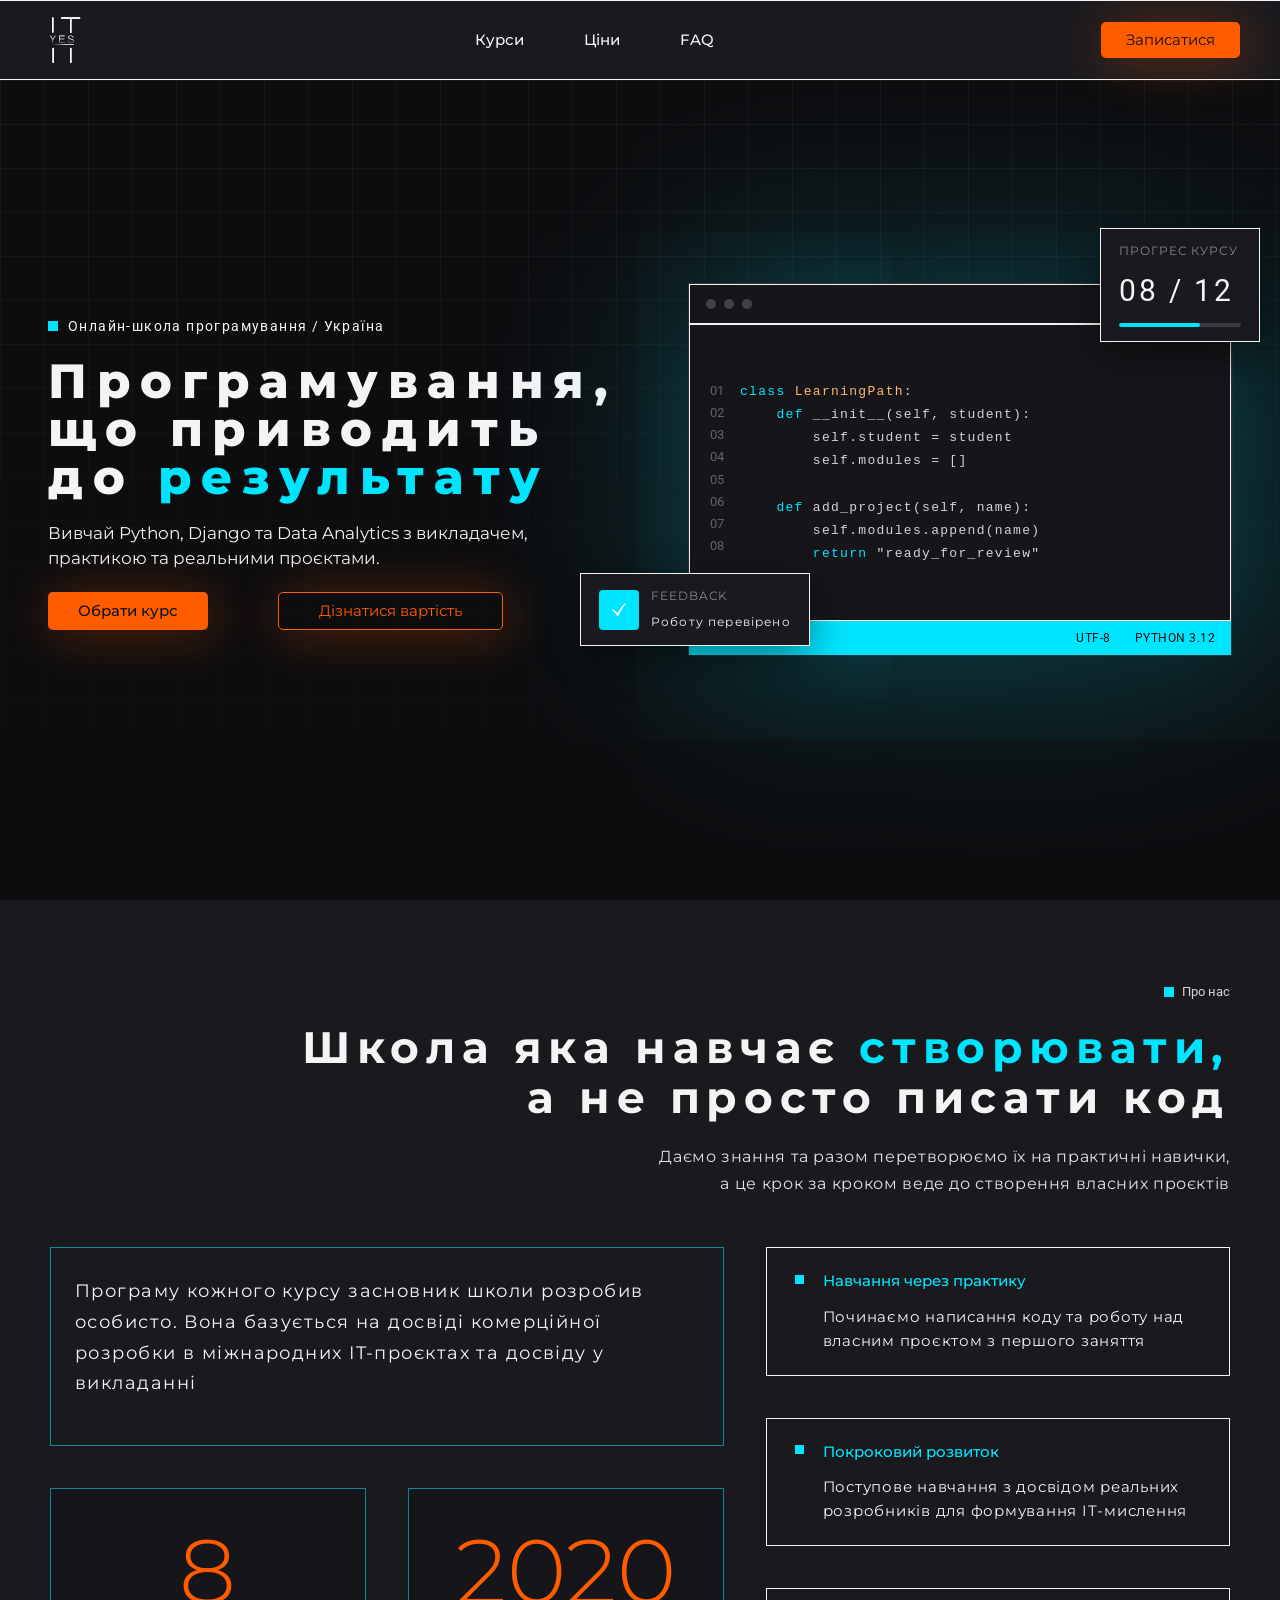
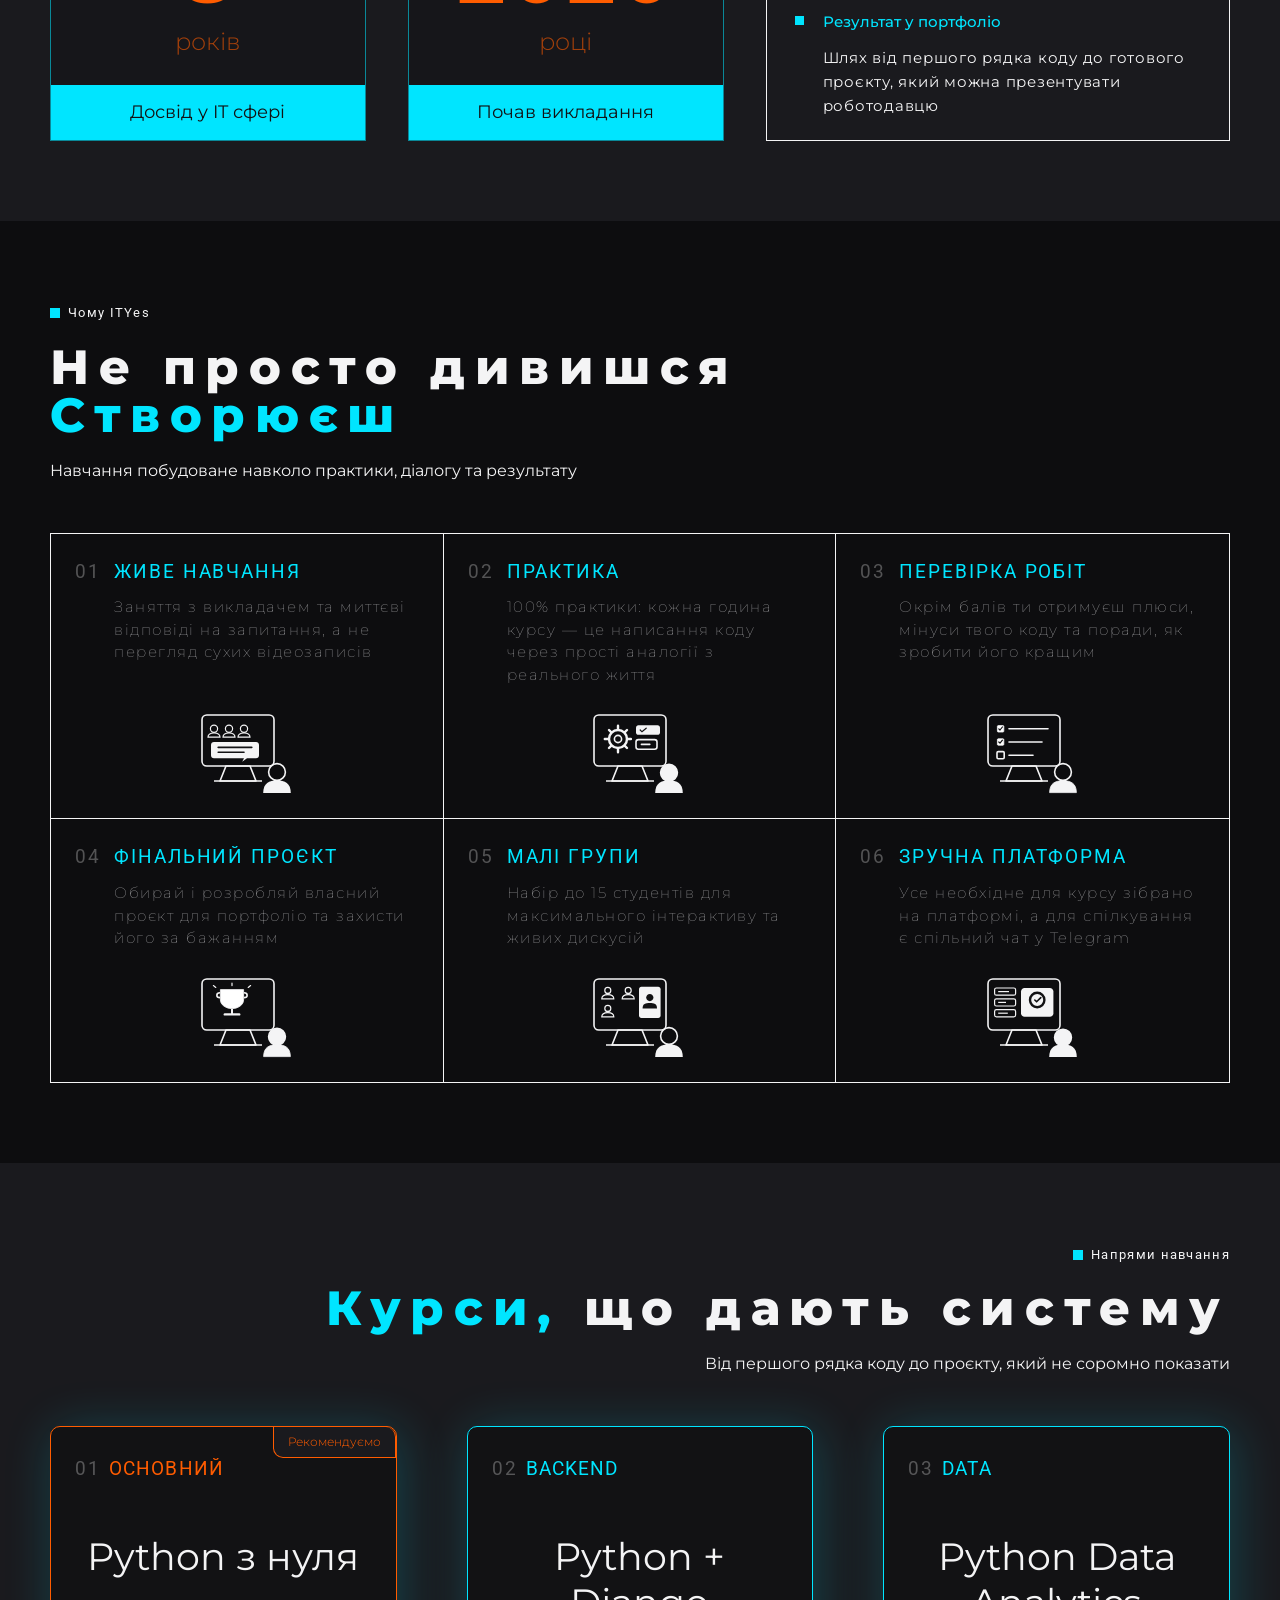
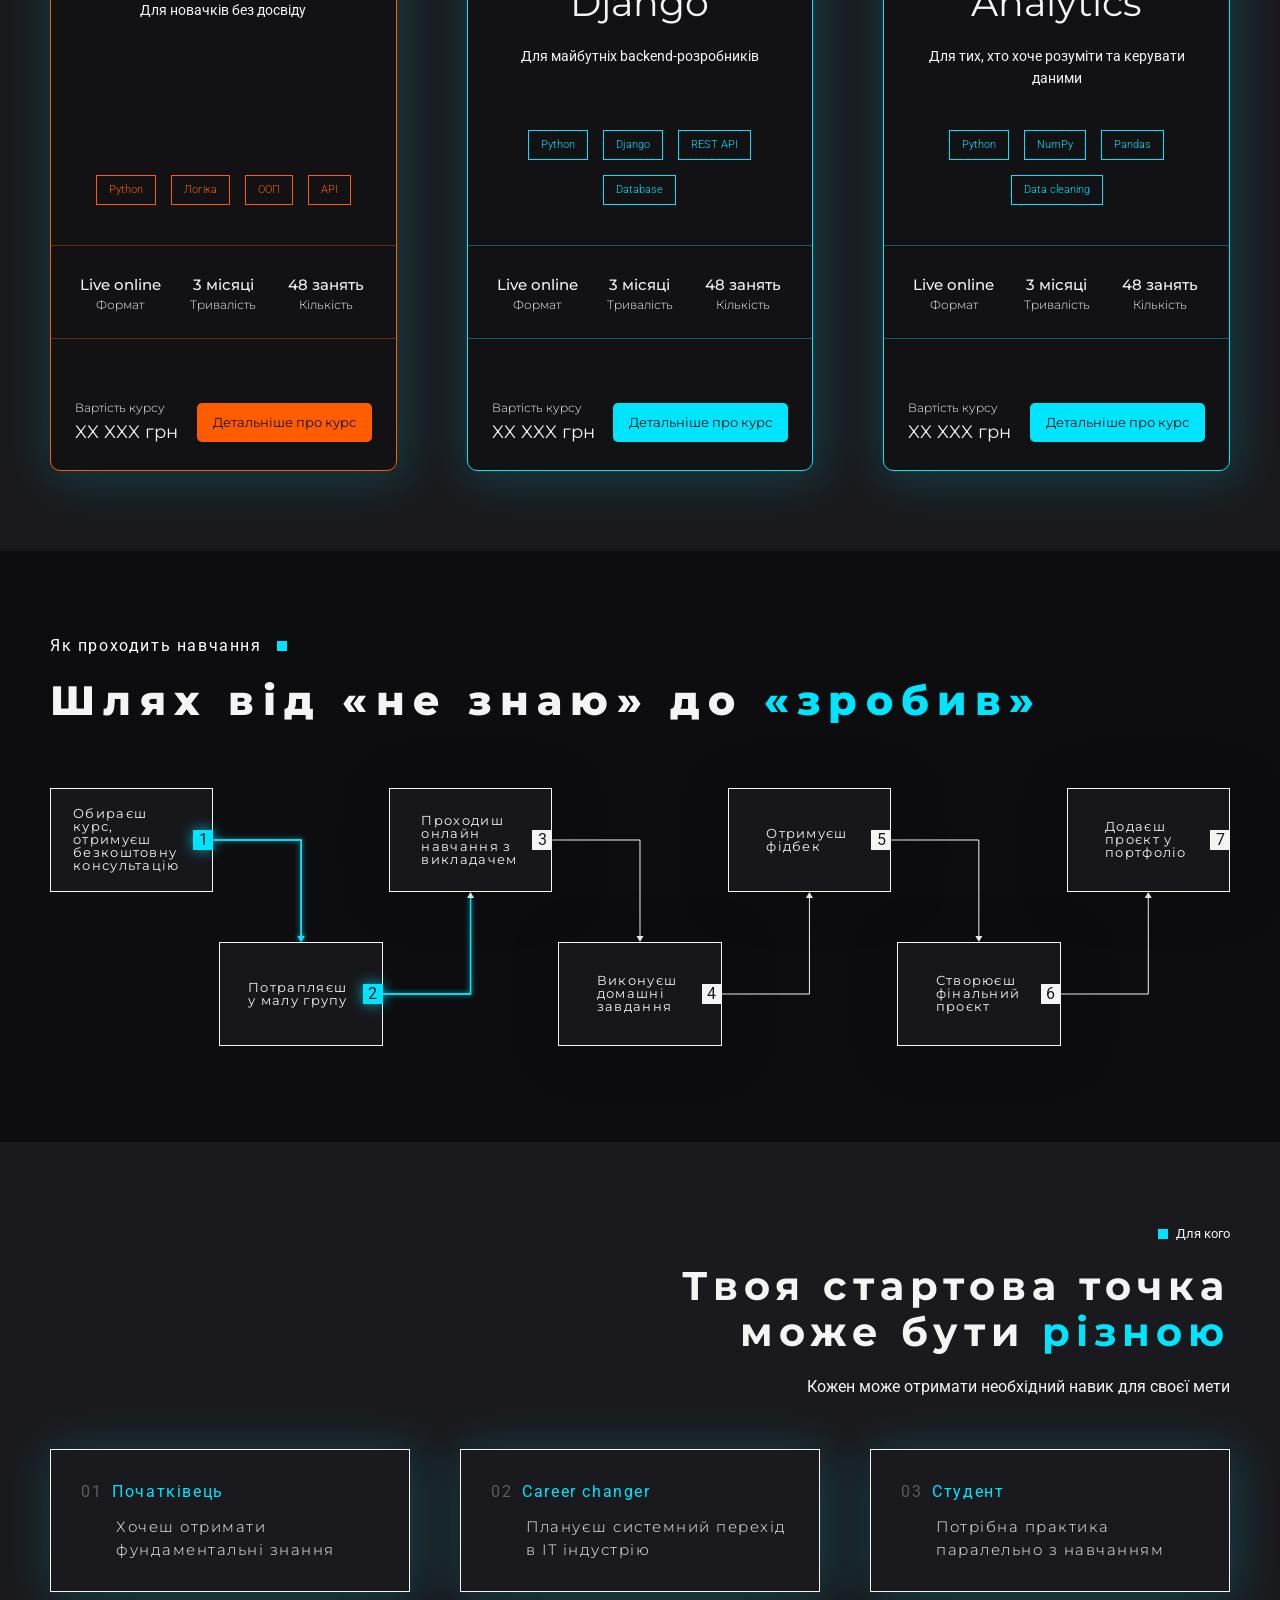
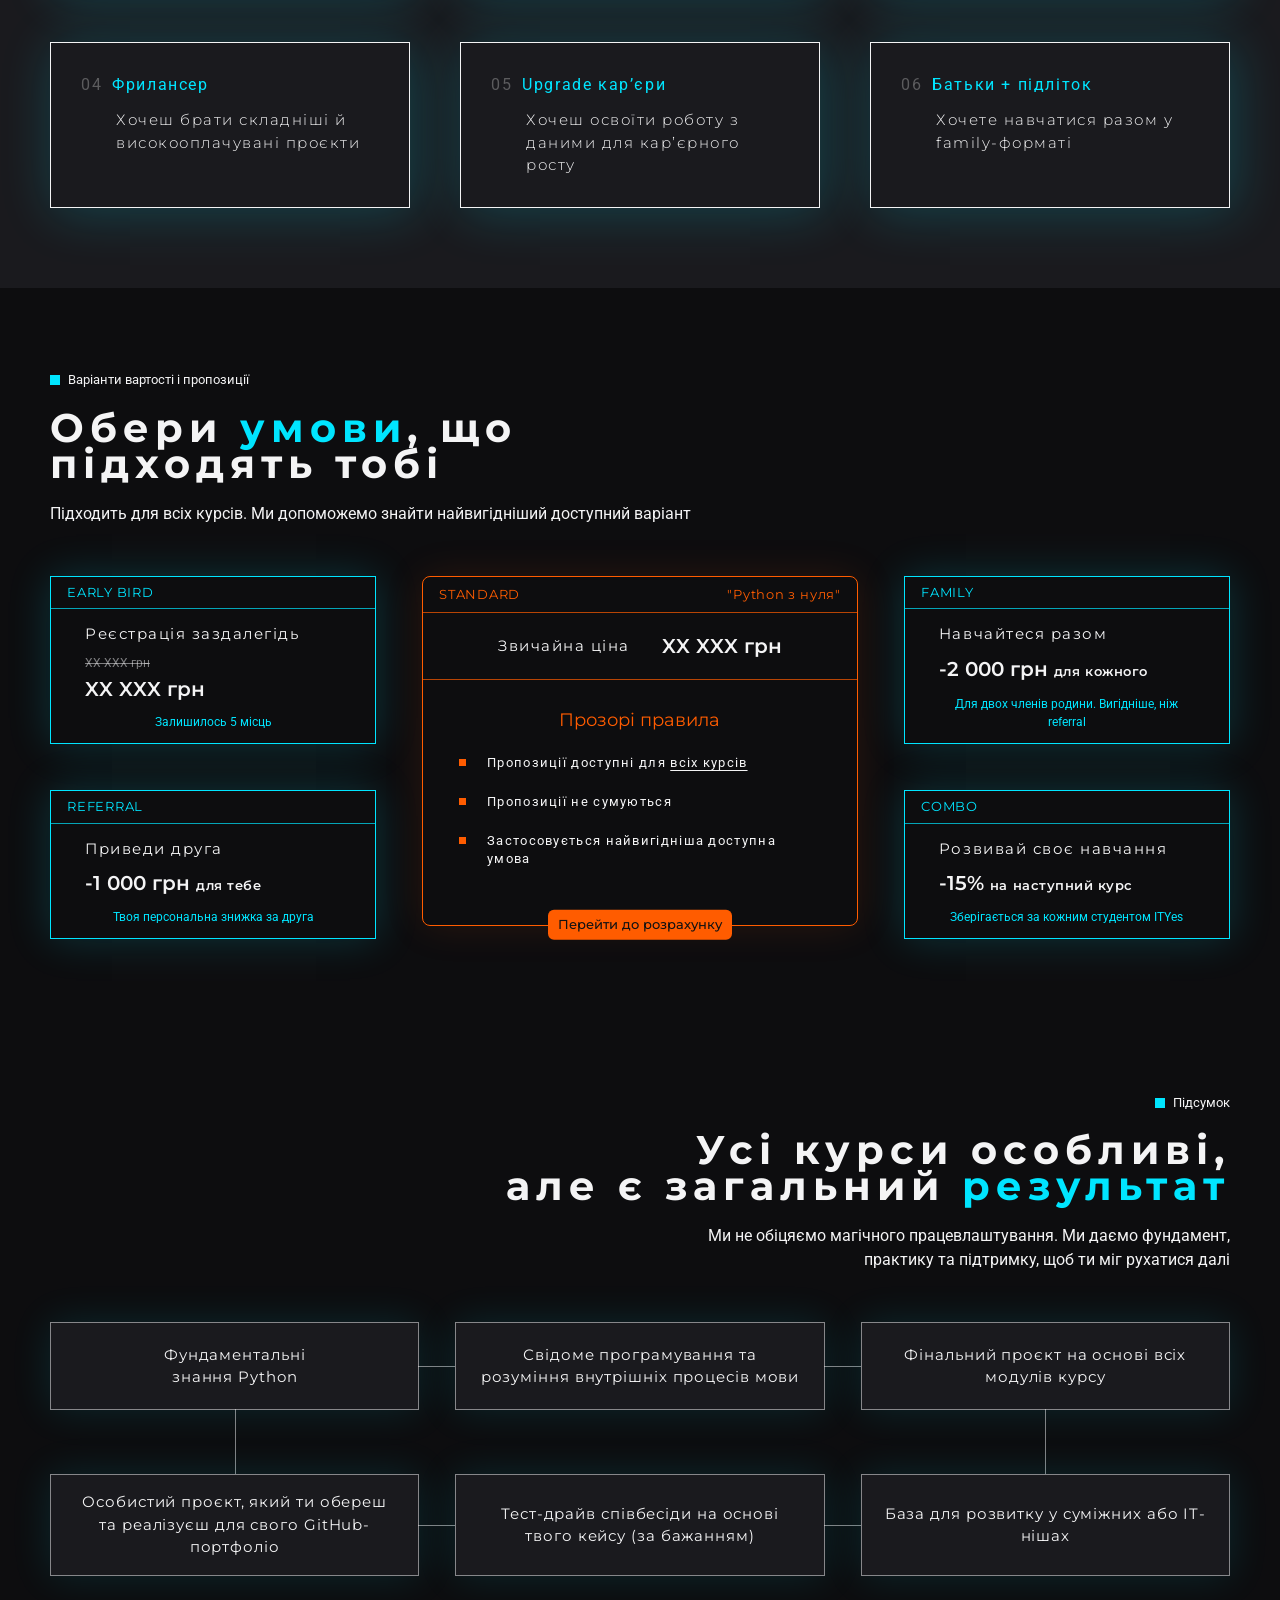
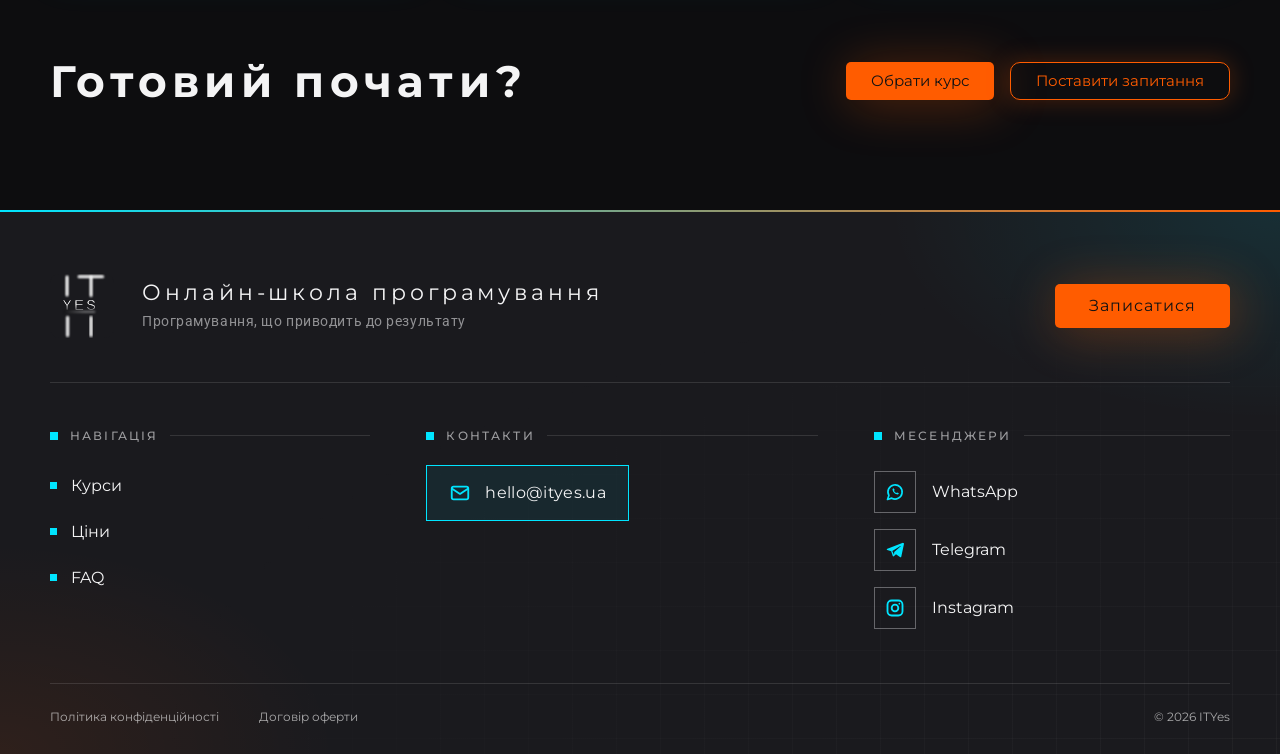
==== commit 45da78d3: "Add loader" ====
--- a/index.html
+++ b/index.html
@@ -11,8 +11,67 @@
   <link rel="stylesheet" href="css/layout.css">
   <link rel="stylesheet" href="css/mobile.css">
   <link rel="stylesheet" href="css/mobile-visual.css">
+  <link rel="stylesheet" href="css/loader.css">
 </head>
 <body>
+  
+  <div class="ityes-loader" id="ityes-loader"
+  role="status" aria-label="Завантаження ITYes">
+
+  <div class="ityes-loader__content">
+
+  <div class="ityes-loader__brand">
+
+  <span class="ityes-loader__logo-wrap">
+    <img src="images/logo.svg" alt="" width="70" height="70">
+    <span class="ityes-loader__orbit"></span>
+  </span>
+
+  <span class="ityes-loader__wordmark">
+    IT<span>Yes</span>
+  </span>
+
+  </div>
+
+  <div class="ityes-loader__visual">
+
+  <div class="ityes-loader__code">
+
+    <div><i>01</i><span class="code-purple">const</span>
+      <span class="code-blue">ideas</span> =
+      <span class="code-orange">new</span>
+      <span class="code-green">Possibilities</span>();</div>
+
+    <div><i>02</i><span class="code-purple">while</span> (learning) {</div>
+
+    <div><i>03</i>&nbsp;&nbsp;build<span class="code-orange">.project</span>();</div>
+
+    <div><i>04</i>}</div>
+
+  </div>
+
+  <span class="ityes-loader__scan"></span>
+
+  </div>
+
+  <p class="ityes-loader__message">
+  Готуємо простір для твоїх ідей
+  <span class="ityes-loader__dots">
+    <b>.</b><b>.</b><b>.</b>
+  </span>
+  </p>
+
+  <div class="ityes-loader__progress">
+  <span></span>
+  </div>
+
+  <span class="ityes-loader__caption">
+  LEARN <i>·</i> BUILD <i>·</i> CREATE
+  </span>
+
+  </div>
+  </div>
+
   <div class="cursor" aria-hidden="true">
     <span class="cursor-ring"></span>
     <span class="cursor-dot"></span>
@@ -598,7 +657,7 @@
   
   <div data-include="footer"></div>
   
-
+  <script type="module" src="js/loader.js"></script>
   <script type="module" src="js/site.js"></script>
   <script type="module" src="js/mobile-visual.js"></script>
 </body>
--- a/css/site.css
+++ b/css/site.css
@@ -3698,3 +3698,44 @@
   .offer-slide[data-side]:not(.is-in) { transform: translateY(28px); }
   .offer-slide.is-in, .offer-slide[data-side="right"].is-in { animation-name: offer-slide-up; animation-duration: .8s; }
 }
+
+/* ===== hero-fx — ДОБАВИТЬ В КОНЕЦ css/site.css =====
+   Grid background + floating sparks on the first section of every page (hero; apply: the left intro).
+   Same look as on mobile. On mobile the existing rules in mobile-visual.css still apply. */
+
+   @keyframes hx-grid { to { background-position: 0 44px, 0 0; } }
+   @keyframes hx-rise {
+     0%   { transform: translateY(0) rotate(0); opacity: 0; }
+     15%  { opacity: .9; }
+     100% { transform: translateY(-95vh) rotate(200deg); opacity: 0; }
+   }
+   
+   .mv-sparks { position: absolute; inset: 0; z-index: 0; overflow: hidden; pointer-events: none; }
+   .mv-sparks i {
+     position: absolute; left: var(--x); bottom: -12px; width: var(--z); height: var(--z);
+     background: var(--cyan); box-shadow: 0 0 12px var(--cyan); opacity: 0;
+     animation: hx-rise var(--d) linear var(--s) infinite;
+   }
+   .mv-sparks i:nth-child(3n) { background: var(--orange); box-shadow: 0 0 12px var(--orange); }
+   
+   @media (min-width: 961px) {
+     /* grid ("клеточка") behind the content, fading out towards the bottom */
+     .hero::after, .ap-intro::after {
+       content: ""; position: absolute; inset: 0; z-index: 0; pointer-events: none;
+       background-image:
+         linear-gradient(rgba(244, 244, 245, .05) 1px, transparent 1px),
+         linear-gradient(90deg, rgba(244, 244, 245, .05) 1px, transparent 1px);
+       background-size: 44px 44px;
+       -webkit-mask-image: linear-gradient(180deg, #000, transparent 90%);
+               mask-image: linear-gradient(180deg, #000, transparent 90%);
+       animation: hx-grid 14s linear infinite;
+     }
+     /* content stays above grid and sparks */
+     .hero > .container, .hero > .ct-hero-inner, .hero > ul { position: relative; z-index: 1; }
+     .ap-intro-inner { position: relative; z-index: 1; }
+   }
+   
+   @media (prefers-reduced-motion: reduce) {
+     .hero::after, .ap-intro::after, .mv-sparks i { animation: none !important; }
+     .mv-sparks { display: none; }
+   }
--- a/css/mobile-visual.css
+++ b/css/mobile-visual.css
@@ -704,4 +704,660 @@
     opacity: 1; transform: none;
   }
   .main-nav .mv-nav-foot a::before, .main-nav .mv-nav-foot a::after { content: none; }
-}+}
+/* ====================================================================
+   v10 — ЗАМЕНИТЬ блок v9 в конце mobile-visual.css на этот
+   no ticker · no burger · no hero-benefits · bottom nav (5 tabs) ·
+   section indicator strip · lesson timeline · calmer text
+   ==================================================================== */
+
+   .mv-bar { display: none; }
+   .mv-ticker { display: none !important; }
+   
+   @media (max-width: 960px) {
+     :root { --mv-bar: 56px; }
+   
+     /* ================= HEADER: logo only (navigation lives in the bottom bar) ================= */
+     .nav-toggle, .main-nav, .header-cta.btn { display: none !important; }
+     .header-inner { justify-content: center; }
+     .site-header { position: relative !important; }
+   
+     /* ================= HERO: no benefits strip ================= */
+     html .hero ul.hero-benefits, html .ct-hero ul.hero-benefits { display: none !important; }
+     .hero > .container, .hero > .ct-hero-inner { padding-bottom: 36px; }
+   
+     /* ================= BOTTOM NAV ================= */
+     .mv-cta { display: none !important; }
+     html.mv-has-bar body { padding-bottom: calc(var(--mv-bar) + env(safe-area-inset-bottom, 0px)); }
+     html.mv-has-bar .site-footer { padding-bottom: 28px !important; }
+   
+     .mv-bar {
+       display: grid; grid-template-columns: repeat(5, 1fr);
+       position: fixed; left: 0; right: 0; bottom: 0; z-index: 85;
+       height: calc(var(--mv-bar) + env(safe-area-inset-bottom, 0px));
+       padding-bottom: env(safe-area-inset-bottom, 0px);
+       background: rgba(18, 18, 20, .95);
+       -webkit-backdrop-filter: blur(14px); backdrop-filter: blur(14px);
+       border-top: 1px solid rgba(244, 244, 245, .22);
+       box-shadow: 0 -10px 30px rgba(0, 0, 0, .45);
+       transition: transform .35s cubic-bezier(.22, 1, .36, 1);
+     }
+     .mv-bar::before {
+       content: ""; position: absolute; left: 0; right: 0; top: -1px; height: 1px;
+       background: linear-gradient(90deg, var(--cyan), var(--orange)); opacity: .7;
+     }
+     .mv-bar.is-hidden { transform: translateY(120%); }
+   
+     .mv-tab {
+       position: relative; overflow: hidden;
+       display: flex; flex-direction: column; align-items: center; justify-content: center; gap: 5px;
+       font-family: "Montserrat", sans-serif; font-size: .5625rem; font-weight: 500;
+       letter-spacing: .08em; text-transform: uppercase; white-space: nowrap;
+       color: rgba(244, 244, 245, .6);
+       transition: color .25s ease, background .25s ease;
+     }
+     .mv-tab svg { width: 22px; height: 22px; fill: none; stroke: currentColor; stroke-width: 1.8; stroke-linecap: round; stroke-linejoin: round; }
+     .mv-tab:active { background: rgba(0, 229, 255, .1); }
+     .mv-tab.is-current { color: var(--cyan); }
+     .mv-tab.is-current::before {
+       content: ""; position: absolute; top: 0; left: 26%; right: 26%; height: 2px;
+       background: var(--cyan); box-shadow: 0 0 10px rgba(0, 229, 255, .8);
+     }
+   
+     /* centre button: raised square, sits above the bar */
+     .mv-tab--cta { overflow: visible; justify-content: flex-end; padding-bottom: 8px; gap: 6px; color: var(--orange); }
+     .mv-tab--cta:active { background: none; }
+     .mv-tab--cta.is-current::before { display: none; }
+     .mv-cta-box {
+       display: grid; place-items: center; width: 54px; height: 54px; margin-top: -26px;
+       background: var(--orange); color: #121214; border: 1px solid #f4f4f5;
+       box-shadow: 0 0 26px rgba(255, 92, 0, .55);
+       transition: transform .2s ease, box-shadow .25s ease;
+     }
+     .mv-cta-box svg { width: 24px; height: 24px; stroke-width: 2; }
+     .mv-tab--cta:active .mv-cta-box { transform: scale(.94); }
+     .mv-tab--cta .mv-ripple { display: none; }
+   
+     /* calculator total must sit above the bar */
+     .pr-res-total { bottom: calc(var(--mv-bar) + env(safe-area-inset-bottom, 0px)) !important; }
+   
+     /* ================= COURSE PAGE: modules & lessons ================= */
+     .cx-acc-btn { align-items: flex-start; }
+     .cx-acc-text { font-size: .9375rem; line-height: 1.4; }
+     .cx-acc-chev { margin-top: 6px; }
+     .cx-acc-item.is-open { box-shadow: 0 0 22px rgba(0, 229, 255, .16) !important; }
+     .cx-acc-panel ul { gap: 0 !important; padding: 6px 16px 10px !important; }
+     .cx-acc-panel li {
+       align-items: flex-start; gap: 12px; padding: 11px 0;
+       border-bottom: 1px dashed rgba(244, 244, 245, .16); font-size: .875rem; line-height: 1.4;
+     }
+     .cx-acc-panel li:last-child { border-bottom: 0; }
+     .cx-lesson-num {
+       flex: 0 0 26px !important; height: 26px; display: grid; place-items: center;
+       border: 1px solid rgba(0, 229, 255, .45); font-size: .6875rem; color: var(--cyan);
+     }
+   
+     /* ================= LESS WALL-OF-TEXT ================= */
+     .pr-lead { color: rgba(244, 244, 245, .88); }
+     .why-card-text, .audience-card-text, .about-note p { color: rgba(244, 244, 245, .8); }
+     .fq-btn, .cx-acc-btn { min-height: 56px; }
+   }
+   
+   @media (prefers-reduced-motion: reduce) {
+     .mv-bar { transition: none !important; }
+   }
+   
+   
+   /* ====================================================================
+      SIZE TUNING (everything a bit smaller) + one-card-at-a-time sliders
+      ==================================================================== */
+   @media (max-width: 960px) {
+     :root { --gutter: 16px; --header-height: 56px; --mv-bar: 56px; }
+     html { font-size: 14px; }                       /* every rem on the site scales by 12.5% */
+     .logo-link img { width: 34px; height: 34px; }
+   
+     /* sections */
+     .about, .why, .courses, .path, .audience, .offers, .result, .ct-courses,
+     .cx-road, .cx-prog, .fq-sec, .fq-contact, .pr-sec, #family { padding-block: 40px; }
+     .why-header, .about-header, .courses-header, .path-header, .path--figma-head .path-header,
+     .audience-header, .offers-header, .result-header, .ct-head, .cx-head, .fq-head, .pr-head { margin-bottom: 22px; }
+     .hero > .container, .hero > .ct-hero-inner { padding: 28px 0 30px; }
+   
+     /* type */
+     .hero-title, .ct-hero .hero-title { font-size: clamp(1.5rem, 6.6vw, 2rem); margin-bottom: 14px; }
+     .why-title, .courses-title, .about-title, .audience-title, .offers-title, .result-title,
+     .ct-title, .cx-title, .fq-title, .pr-title, .path-title, .path--figma-head .path-title {
+       font-size: clamp(1.3rem, 5.6vw, 1.75rem); margin-bottom: 12px;
+     }
+     .pr-offer { font-size: clamp(1.5rem, 7vw, 2rem); margin-bottom: 12px; }
+     .result-cta-title { font-size: 1.4rem; }
+     .ap-title { font-size: clamp(1.5rem, 6.6vw, 2rem); }
+     .why-card-text, .audience-card-text, .about-note p, .about-intro p, .course-desc, .pr-lead, .pr-note,
+     .hero-subtitle { letter-spacing: .01em; }
+   
+     /* sliders: one card per swipe */
+     .why-grid, .audience-grid, .about-side, .courses-grid {
+       scroll-snap-type: x mandatory; overscroll-behavior-x: contain;
+     }
+     .why-grid > *, .audience-grid > *, .about-side > *, .courses-grid > * {
+       scroll-snap-align: start; scroll-snap-stop: always;
+     }
+     .why-grid .why-card { flex-basis: 78%; min-height: 0; padding: 16px; }
+     .why-grid .why-card::before { font-size: 5rem; }
+     .why-grid .why-card-icon { width: 48px; }
+     .audience-grid .audience-card { flex-basis: 72%; min-height: 120px; padding: 16px; }
+     .audience-grid .audience-card::after { font-size: 3.75rem; }
+     .about-side .about-note { flex-basis: 80%; min-height: 0; padding: 14px; }
+     .about-intro { padding: 16px; }
+     .about-stat-num { font-size: clamp(2.25rem, 12vw, 3.25rem); }
+     .about-stat-body { padding: 16px 8px 10px; }
+   
+     /* course cards (home) */
+     .courses-grid .course-card { flex-basis: min(80%, 300px); padding: 20px 16px 16px; }
+     .courses-grid .course-name { font-size: 1.45rem; }
+     .courses-grid .course-meta { margin: 2px -16px 18px; }
+     .courses-grid .course-meta > div { padding: 10px 4px; }
+     .courses-grid .course-meta dd { font-size: .8125rem; }
+     .courses-grid .course-meta dt, .courses-grid .course-tags li, .courses-grid .course-badge { font-size: .75rem; }
+     .courses-grid .course-btn { min-height: 44px; }
+   
+     /* offers */
+     .offers-grid .offer-body { padding: 12px; }
+     .offers-grid .offer-value { font-size: 1.4rem; }
+     .offers-grid .offer-value span, .offers-grid .offer-note, .offers-grid .offer-card--cyan .offer-label { font-size: .75rem; }
+   
+     /* buttons / forms */
+     .hero-actions .btn, .hero-content > .btn, .btn-primary-hero, .btn-ghost { min-height: 46px; font-size: .9375rem; }
+     .mv-wiz-nav button { min-height: 48px; }
+     .ap-submit { height: 50px; }
+     .ap-form { padding: 18px 14px 20px; }
+     .fq-btn, .cx-acc-btn { min-height: 50px; }
+     .fq-way-btn { height: 48px; }
+     .fq-social a { height: 64px; font-size: .75rem; }
+     .mv-steps-label span { font-size: .75rem; }
+     .mv-calc-h { font-size: .8125rem; }
+   
+     /* footer */
+     .site-footer.sf .sf-inner, .sf-inner { padding: 32px 0 20px; }
+     .sf-soc { height: 64px; font-size: .75rem; }
+     .sf-links a { min-height: 46px; }
+   
+     /* bottom bar: slimmer */
+     .mv-tab { font-size: 9px; gap: 4px; letter-spacing: .06em; }
+     .mv-tab svg { width: 20px; height: 20px; }
+     .mv-tab--cta { padding-bottom: 6px; gap: 5px; }
+     .mv-cta-box { width: 46px; height: 46px; margin-top: -22px; }
+     .mv-cta-box svg { width: 22px; height: 22px; }
+   }
+   
+   /* ====================================================================
+      pr-note hidden on mobile · home offers = tabs + one big coupon
+      ==================================================================== */
+   .mv-otabs { display: none; }
+   
+   @media (max-width: 960px) {
+     .pr-note { display: none; }
+   
+     .mv-otabs { display: grid; grid-template-columns: repeat(4, 1fr); gap: 6px; margin-bottom: 14px; }
+     .mv-otabs button {
+       min-height: 40px; padding: 0 4px; border-radius: 0; cursor: pointer;
+       background: #121214; color: rgba(244, 244, 245, .75); border: 1px solid rgba(0, 229, 255, .4);
+       font-family: "Montserrat", sans-serif; font-size: .75rem; font-weight: 500; white-space: nowrap;
+       transition: background .25s ease, color .25s ease, border-color .25s ease, box-shadow .25s ease;
+     }
+     .mv-otabs button[aria-selected="true"] {
+       background: var(--cyan); color: #0d0d0f; border-color: var(--cyan); box-shadow: 0 0 16px rgba(0, 229, 255, .45);
+     }
+   
+     .offers-grid { display: flex; flex-direction: column; gap: 16px; }
+     .offers-grid .offer-card--featured { order: 1; }
+     .offers-grid .mv-otabs { order: 2; margin: 0; }
+     .offers-grid .offer-card--cyan { order: 3; display: none; }
+     .offers-grid .offer-card--cyan.mv-o-on {
+       display: flex; overflow: hidden;
+       background: radial-gradient(240px 160px at 100% 0%, rgba(255, 92, 0, .18), transparent 70%), #121214;
+       border: 1px solid rgba(0, 229, 255, .6);
+       animation: mv-o-in .35s ease;
+     }
+     @keyframes mv-o-in { from { opacity: 0; transform: translateY(8px); } to { opacity: 1; transform: none; } }
+   
+     .offers-grid .offer-card--cyan .offer-label { display: none; }     /* the active tab already names it */
+     .offers-grid .offer-body { display: flex; flex-direction: column; flex: 1; padding: 22px 18px 18px; }
+     .offers-grid .offer-name {
+       display: block; order: 1; margin: 0 0 16px; text-align: left;
+       font-size: .9375rem; line-height: 1.3; letter-spacing: .04em; color: rgba(244, 244, 245, .8);
+     }
+     .offers-grid .offer-old { order: 2; margin: 0 0 2px; text-align: left; font-size: .8125rem; }
+     .offers-grid .offer-value {
+       order: 3; margin: 0 0 18px; text-align: left; white-space: nowrap;
+       font-size: 2.5rem; line-height: 1; font-weight: 600; color: var(--orange);
+       text-shadow: 0 0 24px rgba(255, 92, 0, .4);
+     }
+     .offers-grid .offer-value span {
+       display: block; margin-top: 8px; font-size: .875rem; font-weight: 400; letter-spacing: .03em;
+       color: rgba(244, 244, 245, .8); text-shadow: none; white-space: normal;
+     }
+     .offers-grid .offer-note {
+       order: 4; margin: auto 0 0; padding-top: 12px; border-top: 1px dashed rgba(0, 229, 255, .4);
+       text-align: left; font-size: .8125rem; line-height: 1.45; letter-spacing: .02em; color: var(--cyan);
+     }
+     .offer-card--orange.offer-card--featured { margin-bottom: 30px; }
+   }
+   @media (prefers-reduced-motion: reduce) { .offers-grid .offer-card--cyan.mv-o-on { animation: none; } }
+   
+   
+   /* ====================================================================
+      SPACING PASS — tighter margins and paddings everywhere
+      ==================================================================== */
+   @media (max-width: 960px) {
+     /* sections */
+     .about, .why, .courses, .path, .audience, .offers, .result, .ct-courses,
+     .cx-road, .cx-prog, .fq-sec, .fq-contact, .pr-sec, #family { padding-block:38px; }
+     .ct-cta { padding-block:0 38px; }
+     .why-header, .about-header, .courses-header, .path-header, .path--figma-head .path-header,
+     .audience-header, .offers-header, .result-header, .ct-head, .cx-head, .fq-head, .pr-head { margin-bottom:20px; }
+     .why-kicker, .courses-kicker, .path-kicker, .audience-kicker, .offers-kicker, .result-kicker,
+     .about-kicker, .ct-kicker, .pr-kicker, .cx-label, .fq-kicker { margin-bottom:13px; }
+     .why-title, .courses-title, .about-title, .audience-title, .offers-title, .result-title,
+     .ct-title, .cx-title, .fq-title, .pr-title { margin-bottom:10px; }
+   
+     /* hero */
+     .hero > .container, .hero > .ct-hero-inner { padding:25px 0 30px; }
+     .hero-label { margin-bottom:15px; }
+     .ct-deadline { margin-bottom:13px; }
+     .hero-title, .ct-hero .hero-title { margin-bottom:18px; }
+     .hero-actions { gap:20px; margin-top:5px; }
+     .hero-content > .btn { margin-top:5px; }
+   
+     /* sliders */
+     .why-grid, .audience-grid, .about-side { gap:13px; padding:5px var(--gutter) 13px; }
+     .courses-grid { gap:13px; padding:5px var(--gutter) 13px; }
+     .mv-dots { margin:0; }
+     .why-grid .why-card { padding:18px; }
+     .audience-grid .audience-card { min-height: 96px; padding:18px; }
+     .about-side .about-note { padding:15px; }
+     .about-grid { row-gap:13px; }
+     .about-stats { gap:13px; }
+     .about-intro { padding:18px; }
+     .about-stat-body { padding:18px 10px 10px; }
+   
+     /* home course cards */
+     .courses-grid .course-card { padding:23px 18px 18px; }
+     .courses-grid .course-label { margin-bottom:15px; }
+     .courses-grid .course-desc { margin-bottom:15px; }
+     .courses-grid .course-tags { margin-bottom:18px; }
+     .courses-grid .course-meta { margin:0 -18px 18px; }
+     .courses-grid .course-footer { gap:15px; }
+   
+     /* timelines */
+     .path-flow, .cx-road-flow { row-gap: 12px; }
+     .path--figma .path-box, .cx-road-box { height: 58px; min-height: 58px; padding:0 15px; }
+     .path--figma .path-step, .cx-road-step { padding-left: 44px; }
+     .path--figma .path-num, .cx-road-num { width: 32px; height: 32px; font-size: .875rem; }
+     .path--figma .path-step:not(:last-child)::before, .cx-road-step:not(:last-child)::before {
+       left: 15px; top: 45px; bottom: -25px;
+     }
+   
+     /* offers */
+     .offers-grid { gap:15px; }
+     .offer-card--orange.offer-card--featured { margin-bottom:28px; }
+     .offer-featured-top, .offer-featured-price { padding:13px 18px; }
+     .offers-grid .offer-card--featured .offer-rules { padding:18px 18px 45px; }
+     .offers-grid .offer-card--featured .offer-rules h3 { margin-bottom:13px; }
+     .offers-grid .offer-card--featured .offer-rules ul { gap:13px; }
+     .mv-otabs { gap:6px; }
+     .mv-otabs button { min-height: 38px; }
+     .offers-grid .offer-body { padding:20px 18px 18px; }
+     .offers-grid .offer-name { margin-bottom:13px; }
+     .offers-grid .offer-value { font-size: 2.25rem; margin-bottom:15px; }
+     .offers-grid .offer-value span { margin-top:8px; }
+     .offers-grid .offer-note { padding-top:13px; }
+   
+     /* result */
+     .result-flow { row-gap:10px !important; margin-bottom:30px; }
+     .result-box { padding:13px 15px 13px 13px; gap:15px; min-height: 0; }
+     .result-box::before { flex-basis: 32px; width: 32px !important; height: 32px !important; }
+     .result-cta, .result-cta-actions { gap:15px; }
+   
+     /* FAQ */
+     .fq-acc { gap:10px; }
+     .fq-panel p { padding:13px 18px 15px; }
+     .fq-grid { gap:23px; }
+     .fq-ways { gap:15px; margin-top:20px; }
+     .fq-way { gap:15px; padding:15px; }
+     .fq-way-btn, .fq-social { margin-top:0; }
+   
+     /* course page */
+     .cx-prog-grid { gap:20px; }
+     .cx-prog-card { padding:23px 18px; }
+     .cx-acc { gap:10px; }
+     .cx-acc-btn { padding:13px 15px; gap:13px; }
+     .cx-acc-panel ul { padding:3px 15px 8px !important; }
+     .cx-acc-panel li { padding:10px 0; }
+   
+     /* courses page */
+     .ct-list { gap:25px; }
+     .ct-name { padding-top:20px; }
+     .ct-card:has(.ct-badge) .ct-name { padding-top:50px; }
+     .ct-for { margin-top:8px; }
+     .ct-tags { padding-top:15px; padding-bottom:18px; }
+     .ct-name, .ct-for, .ct-tags, .ct-meta { padding-inline:18px; }
+     .ct-meta { padding-block:15px; gap:10px; }
+     .ct-foot { gap:15px; padding:15px 18px 18px; }
+   
+     /* prices */
+     .pr-split, .pr-split--eb, .pr-split--fam, .pr-split--ref, .pr-split--combo { gap:23px; }
+     .pr-spots { column-gap:10px; }
+     .pr-offer { margin-bottom:10px; }
+     .pr-lead { margin-bottom:13px; }
+     .pr-calc-sec { padding:30px 0 50px; }
+     .pr-calc-intro { padding:18px 18px 15px; }
+     .pr-calc-title { margin:13px 0 8px; }
+     .pr-field label { margin-bottom:10px; }
+     .mv-calc-h { margin-bottom:13px; }
+     .mv-h2, .mv-h3 { padding:15px 18px 10px; }
+     .pr-toggles { gap:10px; padding:0 18px 13px; }
+     .pr-toggles li { min-height: 56px; padding:10px 15px; }
+     .pr-calc-foot { padding:0 18px 15px; }
+     .pr-res-top { padding:0 18px 10px; }
+     .pr-res-total { height: 56px; font-size: 1.6rem; }
+     .pr-res-row { min-height: 44px; padding:0 18px; }
+     .mv-save { padding:10px 18px; }
+     .pr-res-applied { padding:15px 18px 18px; }
+     .pr-res-btn { margin-top:18px; }
+     .pr-res-cta { padding:5px 18px 25px; }
+     .mv-chips { gap:10px; }
+     .mv-chip { min-height: 44px; padding:10px 15px; }
+   
+     /* apply */
+     .page-apply .ap-intro { padding:25px 20px 20px; }
+     .page-apply .ap-title { margin-bottom:13px; }
+     .ap-form-sec { padding:23px 20px 30px; }
+     .ap-form { padding:20px 18px 23px; }
+     .ap-form .ap-field + .ap-field { margin-top:20px; }
+     .ap-form .ap-field input[type="text"], .ap-form .ap-field input[type="email"],
+     .ap-form .ap-field input[type="tel"], .ap-form .ap-field textarea { padding:14px 15px; }
+     .mv-steps { margin-bottom:20px; }
+     .mv-wiz-nav { margin-top:23px; }
+     .mv-wiz-nav.is-last { margin-top:18px; }
+     .ap-consent { margin-top:20px; }
+     .ap-submit { margin-top:13px; }
+   
+     /* footer */
+     .sf-inner { padding:33px 0 20px; }
+     .sf-top { gap:15px; padding-bottom:23px; }
+     .sf-cols { gap:20px; padding:23px 0 23px; }
+     .sf-heading { margin-bottom:15px; }
+     .sf-bottom { padding-top:18px; gap:10px; }
+     html.mv-has-bar .site-footer { padding-bottom:20px !important; }
+   }
+   
+   /* ====================================================================
+      FULL-SCREEN SECTIONS (mobile)
+      --mv-full = visible screen above the bottom bar
+      index: about, courses, path, offers, result · courses: each card + path ·
+      course: roadmap + program · apply: form · prices: 2 + 2 half-screen blocks
+      ==================================================================== */
+   @media (max-width: 960px) {
+     :root { --mv-full: calc(100svh - var(--mv-bar) - env(safe-area-inset-bottom, 0px)); }
+   
+     .about, .courses, .path, .offers, .result, .cx-road, .cx-prog {
+       min-height: var(--mv-full);
+       display: flex; flex-direction: column; justify-content: center;
+     }
+     .ap-form-sec { min-height: var(--mv-full); display: flex; align-items: center; }
+   
+     /* courses.html + faq.html: first screen removed (kept for screen readers / SEO) */
+     main:has(> .ct-courses) > .ct-hero, main:has(> .fq-sec) > .ct-hero {
+       position: absolute; width: 1px; height: 1px !important; min-height: 0 !important;
+       padding: 0; overflow: hidden; clip-path: inset(50%); border: 0;
+     }
+   
+     /* courses.html: every course card = one screen, programme visible */
+     .ct-courses { padding-top: 24px; }
+     .ct-courses .ct-card { display: flex; flex-direction: column; min-height: var(--mv-full); background: #121214; }
+     .ct-card .ct-info { display: contents; }
+     .ct-card .ct-name, .ct-card .ct-for, .ct-card .ct-tags, .ct-card .ct-meta { order: 1; }
+     .ct-card .ct-tags { margin: 0; }
+     .ct-card .ct-program, .ct-card--flip .ct-program {
+       display: block; order: 2; padding: 14px 14px 12px; border: 0; border-top: 1px solid var(--cyan);
+     }
+     .ct-card .ct-program h4 { display: block; margin: 0 0 12px; font-size: .8125rem; letter-spacing: .08em; text-transform: uppercase; }
+     .ct-card .ct-steps { display: grid; gap: 10px; }
+     .ct-card .ct-steps li { padding-left: 32px; }
+     .ct-card .ct-steps strong { font-size: .875rem; }
+     .ct-card .ct-steps span { display: none; }
+     .ct-card .ct-foot { order: 3; margin-top: auto; }
+   
+     /* prices.html: Early Bird + Family = one screen, Referral + Combo = one screen */
+     #early-bird, #family, #referral, #combo {
+       min-height: calc(var(--mv-full) / 2);
+       display: flex; flex-direction: column; justify-content: center; padding-block: 16px;
+     }
+     #early-bird .pr-kicker, #family .pr-kicker, #referral .pr-kicker, #combo .pr-kicker { display: none; }
+     #early-bird .pr-split, #family .pr-split, #referral .pr-split, #combo .pr-split { gap: 12px; }
+     #early-bird .pr-offer, #family .pr-offer, #referral .pr-offer, #combo .pr-offer { font-size: 1.5rem; margin-bottom: 6px; }
+     #early-bird .pr-lead, #family .pr-lead, #referral .pr-lead, #combo .pr-lead {
+       margin-bottom: 0; font-size: .8125rem; line-height: 1.5; letter-spacing: .01em;
+     }
+     #early-bird .pr-spot-body { aspect-ratio: 1 / .85; }
+     #early-bird .pr-spot-num { font-size: 38cqw; }
+     #referral .pr-steps li + li { margin-top: 8px; }
+     #combo .pr-combo { gap: 8px; padding: 14px 0 0; }
+     #combo .pr-combo-num { font-size: 3.25rem; }
+     #combo .pr-combo-tag { padding: 10px 14px; font-size: .875rem; }
+   }
+   
+   /* ====================================================================
+      courses.html card fits one screen · own "up" button in the bar
+      ==================================================================== */
+   @media (max-width: 960px) {
+     /* badge sits in the card's top-right corner, not over the programme */
+     .ct-card .ct-program, .ct-card--flip .ct-program { position: static; padding: 12px 14px 10px; }
+     .ct-courses .ct-badge { padding: 6px 12px; font-size: .75rem; }
+     .ct-card:has(.ct-badge) .ct-name, .ct-card .ct-name { padding-top: 16px; }
+     .ct-card .ct-for { margin-top: 4px; }
+     .ct-card .ct-tags { padding: 10px 14px 12px; gap: 8px; }
+     .ct-card .ct-tags li { padding: 4px 10px; }
+   
+     /* duration + format side by side */
+     .ct-card .ct-meta { display: grid; grid-template-columns: 1fr 1fr; gap: 12px; padding: 10px 14px; }
+     .ct-card .ct-meta div { display: block; }
+     .ct-card .ct-meta dt { margin: 0 0 2px; font-size: .6875rem; }
+     .ct-card .ct-meta dd { font-size: .875rem; }
+     .ct-card .ct-meta dd span { display: block; margin: 2px 0 0; font-size: .75rem; color: rgba(244, 244, 245, .7); }
+   
+     .ct-card .ct-program h4 { margin-bottom: 10px; }
+     .ct-card .ct-steps { gap: 8px; }
+   
+     /* price left, button right */
+     .ct-card .ct-foot { flex-direction: row; align-items: center; justify-content: space-between; padding: 12px 14px; }
+     .ct-card .ct-price { font-size: 1.125rem; }
+     .ct-card .ct-price span { margin-bottom: 2px; font-size: .75rem; }
+     .ct-card .ct-btn { min-height: 44px; padding: 0 18px; }
+   
+     /* bar: extra "up" cell in the bottom-right corner, where browsers draw their own scroll-to-top button */
+     .mv-bar { grid-template-columns: repeat(5, 1fr) 46px; }
+     .mv-tab--top {
+       padding: 0; border: 0; border-left: 1px solid rgba(244, 244, 245, .14); border-radius: 0; background: none;
+       color: rgba(244, 244, 245, .3); cursor: pointer;
+     }
+     .mv-tab--top svg { width: 22px; height: 22px; }
+     .mv-tab--top.is-on { color: var(--cyan); }
+   }
+   
+   /* ====================================================================
+      BOTTOM BAR v2 — wide "Записатися" button on the left (away from the browser's own floating buttons)
+      ==================================================================== */
+   @media (max-width: 960px) {
+     .mv-bar { grid-template-columns: 2.1fr repeat(4, 1fr); }
+     .mv-tab--top { display: none; }
+   
+     .mv-tab--cta {
+       flex-direction: row; justify-content: center; gap: 8px; overflow: hidden;
+       margin: 8px 4px 8px 8px; padding: 0 8px;
+       background: var(--orange); color: #121214; border: 1px solid #f4f4f5;
+       font-size: .75rem; font-weight: 700; letter-spacing: .06em;
+       box-shadow: 0 0 22px rgba(255, 92, 0, .45);
+     }
+     .mv-tab--cta svg { width: 18px; height: 18px; stroke-width: 2.2; animation: mv-nudge 1.6s ease-in-out infinite; }
+     .mv-tab--cta:active { background: #ff7a2e; }
+     .mv-tab--cta.is-current::before { display: none; }
+     .mv-tab--cta.is-current { box-shadow: 0 0 26px rgba(255, 92, 0, .7); }
+   }
+   @media (prefers-reduced-motion: reduce) { .mv-tab--cta svg { animation: none; } }
+   
+   /* ====================================================================
+      courses.html card v2 — big name, stat row, timeline programme, original footer (price + full-width button)
+      ==================================================================== */
+   @media (max-width: 960px) {
+     .ct-list { counter-reset: ctc; }
+     .ct-courses .ct-card { counter-increment: ctc; isolation: isolate; overflow: hidden; }
+   
+     /* big outlined card number in the empty bottom-right area */
+     .ct-courses .ct-card::before {
+       content: counter(ctc, decimal-leading-zero);
+       position: absolute; right: 14px; bottom: 148px; z-index: -1; pointer-events: none;
+       font-family: "Montserrat", sans-serif; font-weight: 800; font-size: 6rem; line-height: 1;
+       color: transparent; -webkit-text-stroke: 1px rgba(0, 229, 255, .28);
+     }
+   
+     /* head */
+     .ct-card .ct-name, .ct-card:has(.ct-badge) .ct-name { padding-top: 22px; font-size: 1.75rem; }
+     .ct-card .ct-for { margin-top: 6px; font-size: .875rem; }
+     .ct-card .ct-tags { padding: 14px 14px 16px; }
+   
+     /* stat row: value on top, label under it (same language as the home cards) */
+     .ct-card .ct-meta { gap: 0; padding: 0; grid-template-columns: 1fr 1fr; }
+     .ct-card .ct-meta > div { display: flex; flex-direction: column-reverse; align-items: center; justify-content: center; gap: 3px; padding: 12px 8px; text-align: center; }
+     .ct-card .ct-meta > div + div { border-left: 1px solid rgba(0, 229, 255, .35); }
+     .ct-card .ct-meta dd { font-size: .9375rem; font-weight: 600; color: var(--cyan); }
+     .ct-card .ct-meta dd span { display: block; margin: 2px 0 0; font-size: .75rem; font-weight: 400; color: rgba(244, 244, 245, .7); }
+     .ct-card .ct-meta dt { font-size: .6875rem; letter-spacing: .1em; text-transform: uppercase; color: rgba(244, 244, 245, .55); }
+   
+     /* programme: timeline that takes the free height */
+     .ct-card .ct-program, .ct-card--flip .ct-program { flex: 1; display: flex; flex-direction: column; padding: 16px 14px 12px; }
+     .ct-card .ct-program h4 { margin-bottom: 14px; }
+     .ct-card .ct-steps { flex: 1; display: flex; flex-direction: column; gap: 0; }
+     .ct-card .ct-steps li { flex: 1 1 0; max-height: 56px; min-height: 26px; padding-left: 40px; }
+     .ct-card .ct-steps li::before { top: 0; width: 24px; height: 24px; font-size: .75rem; }
+     .ct-card .ct-steps li:not(:last-child)::after {
+       content: ""; position: absolute; left: 11.5px; top: 28px; bottom: 4px; width: 1px; background: rgba(0, 229, 255, .35);
+     }
+     .ct-card .ct-steps strong { font-size: .9375rem; line-height: 24px; }
+     @media (min-height: 780px) {
+       .ct-card .ct-steps span { display: block; margin-top: 0; font-size: .75rem; line-height: 1.3; }
+       .ct-card .ct-steps li { max-height: 62px; }
+     }
+   
+     /* footer: back to the stacked version — price above, full-width button below */
+     .ct-card .ct-foot { flex-direction: column; align-items: stretch; justify-content: flex-start; gap: 12px; padding: 14px 14px 16px; }
+     .ct-card .ct-price { font-size: 1.375rem; }
+     .ct-card .ct-price span { margin-bottom: 4px; font-size: .8125rem; }
+     .ct-card .ct-btn { width: 100%; min-height: 48px; display: inline-flex; align-items: center; justify-content: center; padding: 0 18px; font-size: .9375rem; }
+   }
+   
+   /* ====================================================================
+      courses.html card footer v3 — edge-to-edge action bar: price | solid orange button
+      ==================================================================== */
+   @media (max-width: 960px) {
+     .ct-courses .ct-card::before { bottom: 84px; }
+   
+     .ct-card .ct-foot {
+       display: grid; grid-template-columns: 1fr 1fr; align-items: stretch; gap: 0; padding: 0;
+     }
+     .ct-card .ct-price {
+       display: flex; flex-direction: column; justify-content: center; gap: 2px;
+       margin: 0; padding: 12px 14px; font-size: 1.25rem; font-weight: 500; line-height: 1.2;
+     }
+     .ct-card .ct-price span { display: block; margin: 0; font-size: .6875rem; letter-spacing: .1em; text-transform: uppercase; color: rgba(244, 244, 245, .55); }
+     .ct-card .ct-btn {
+       width: auto; min-height: 66px; padding: 0 12px; gap: 10px; border-radius: 0;
+       display: flex; align-items: center; justify-content: center;
+       box-shadow: none; font-size: .9375rem; font-weight: 600; letter-spacing: .02em;
+     }
+     .ct-card .ct-btn::after { content: "→"; font-size: 1.125rem; transition: transform .25s ease; }
+     .ct-card .ct-btn:active::after { transform: translateX(4px); }
+   }
+   
+   /* ====================================================================
+      BOTTOM BAR v3 — five equal cells, "Записатися" = first cell with an orange accent tile
+      ==================================================================== */
+   @media (max-width: 960px) {
+     .mv-bar { grid-template-columns: repeat(5, 1fr); }
+   
+     .mv-tab--cta {
+       flex-direction: column; justify-content: center; gap: 4px; overflow: hidden;
+       margin: 0; padding: 0; background: none; border: 0; box-shadow: none;
+       color: var(--orange); font-size: 9px; font-weight: 600; letter-spacing: .04em;
+     }
+     .mv-tab--cta:active { background: rgba(255, 92, 0, .1); }
+     .mv-tab--cta.is-current { box-shadow: none; }
+     .mv-tab--cta.is-current::before { display: block; background: var(--orange); box-shadow: 0 0 10px rgba(255, 92, 0, .8); }
+     .mv-cta-box {
+       display: grid; place-items: center; width: 32px; height: 32px; margin: 0;
+       background: var(--orange); color: #121214; border: 0;
+       animation: mv-cta-glow 2.4s ease-in-out infinite;
+     }
+     .mv-cta-box svg { width: 18px; height: 18px; stroke-width: 2.2; animation: none; }
+     .mv-tab--cta:active .mv-cta-box { transform: scale(.92); }
+     @keyframes mv-cta-glow {
+       0%, 100% { box-shadow: 0 0 8px rgba(255, 92, 0, .45); }
+       50% { box-shadow: 0 0 20px rgba(255, 92, 0, .9); }
+     }
+   }
+   @media (prefers-reduced-motion: reduce) { .mv-cta-box { animation: none; } }
+   
+   /* ====================================================================
+      BOTTOM BAR v4 — 4 equal tabs + full-width "Записатися на курс" strip that shows on scroll-up
+      ==================================================================== */
+   @media (max-width: 960px) {
+     .mv-bar { grid-template-columns: repeat(4, 1fr); }
+   
+     .mv-strip {
+       position: absolute; left: 0; right: 0; bottom: 100%; z-index: -1;
+       display: flex; align-items: center; justify-content: center; gap: 10px; height: 42px;
+       background: var(--orange); color: #121214; border-top: 1px solid #f4f4f5;
+       font-family: "Montserrat", sans-serif; font-size: .875rem; font-weight: 600; letter-spacing: .06em;
+       box-shadow: 0 -8px 26px rgba(255, 92, 0, .35);
+       opacity: 0; visibility: hidden; transform: translateY(100%);
+       transition: transform .35s cubic-bezier(.22, 1, .36, 1), opacity .25s ease, visibility 0s linear .35s;
+     }
+     .mv-strip.is-on { opacity: 1; visibility: visible; transform: none; transition-delay: 0s; }
+     .mv-strip svg { width: 18px; height: 18px; fill: none; stroke: currentColor; stroke-width: 2.2; stroke-linecap: round; stroke-linejoin: round; animation: mv-nudge 1.6s ease-in-out infinite; }
+     .mv-strip:active { background: #ff7a2e; }
+   }
+   @media (prefers-reduced-motion: reduce) { .mv-strip, .mv-strip svg { transition: none; animation: none; } }
+   
+   /* ====================================================================
+      BOTTOM BAR v5 — raised centre button (back to the original idea), but WIDE so a browser's own
+      floating button can never cover all of it
+      ==================================================================== */
+   @media (max-width: 960px) {
+     .mv-bar { grid-template-columns: 1fr 1fr 2.2fr 1fr 1fr; }
+     .mv-strip { display: none; }
+   
+     .mv-tab--cta {
+       overflow: visible; padding: 0; margin: 0; gap: 0; background: none; border: 0; box-shadow: none;
+       color: #121214; font-size: .75rem;
+     }
+     .mv-tab--cta:active { background: none; }
+     .mv-tab--cta.is-current::before { display: none; }
+     .mv-tab--cta .mv-ripple { display: none; }
+     .mv-cta-box {
+       position: absolute; left: 4px; right: 4px; top: -12px; height: 50px; margin: 0;
+       display: flex; align-items: center; justify-content: center; gap: 8px;
+       background: var(--orange); color: #121214; border: 1px solid #f4f4f5;
+       font-family: "Montserrat", sans-serif; font-size: .75rem; font-weight: 700; letter-spacing: .06em; text-transform: uppercase;
+       box-shadow: 0 0 26px rgba(255, 92, 0, .55);
+       animation: none; transition: transform .2s ease, box-shadow .25s ease;
+     }
+     .mv-cta-box svg { width: 18px; height: 18px; stroke-width: 2.2; animation: none; }
+     .mv-tab--cta:active .mv-cta-box { transform: scale(.96); }
+     .mv-tab--cta.is-current .mv-cta-box { box-shadow: 0 0 34px rgba(255, 92, 0, .85); }
+   }
+   
+   /* fix: the box kept a fixed 32px width from an older rule, so left/right never stretched it */
+   @media (max-width: 960px) {
+     .mv-tab--cta .mv-cta-box { width: auto; min-width: 0; white-space: nowrap; }
+   }
--- a/css/loader.css
+++ b/css/loader.css
@@ -0,0 +1,177 @@
+/* loader.css — заменяет старый css/loader.css целиком.
+   Разметка в index.html остаётся ТА ЖЕ (ничего менять в HTML не нужно).
+   Идея: загрузчик = то же окно редактора, что и в hero. Код «печатается»,
+   сканирующая линия идёт сверху вниз, прогресс-бар заливается cyan → orange,
+   потом экран «уезжает» вверх. */
+
+   @property --ld-a { syntax: "<angle>"; inherits: false; initial-value: 0deg; }
+
+   /* пока загрузчик в DOM — страница не скроллится */
+   html:has(.ityes-loader) { overflow: hidden; }
+   /* если загрузчик уже был в этой сессии (inline-скрипт в <head>) — не мигаем им вообще */
+   html.no-loader .ityes-loader { display: none; }
+   
+   .ityes-loader {
+     position: fixed; inset: 0; z-index: 10000;
+     display: flex; align-items: center; justify-content: center;
+     overflow: hidden;
+     background: #0d0d0f; color: #f4f4f5;
+     clip-path: inset(0 0 0 0);
+     transition: clip-path .75s cubic-bezier(.77, 0, .18, 1);
+   }
+   .ityes-loader.is-leaving { clip-path: inset(0 0 100% 0); pointer-events: none; }
+   
+   /* свечение по углам */
+   .ityes-loader::before {
+     content: ""; position: absolute; inset: 0; pointer-events: none;
+     background:
+       radial-gradient(520px 380px at 85% 8%, rgba(0, 229, 255, .12), transparent 70%),
+       radial-gradient(460px 360px at 10% 95%, rgba(255, 92, 0, .10), transparent 70%);
+   }
+   /* клеточка, как в hero */
+   .ityes-loader::after {
+     content: ""; position: absolute; inset: 0; pointer-events: none;
+     background-image:
+       linear-gradient(rgba(244, 244, 245, .05) 1px, transparent 1px),
+       linear-gradient(90deg, rgba(244, 244, 245, .05) 1px, transparent 1px);
+     background-size: 44px 44px;
+     -webkit-mask-image: radial-gradient(ellipse at center, #000, transparent 75%);
+             mask-image: radial-gradient(ellipse at center, #000, transparent 75%);
+     animation: ld-grid 14s linear infinite;
+   }
+   @keyframes ld-grid { to { background-position: 0 44px, 0 0; } }
+   
+   .ityes-loader .mv-sparks { z-index: 0; }
+   
+   .ityes-loader__content {
+     position: relative; z-index: 1;
+     width: min(88%, 430px);
+     display: flex; flex-direction: column; align-items: center; gap: 26px;
+     text-align: center;
+     transition: opacity .35s ease, transform .5s ease;
+   }
+   .ityes-loader.is-leaving .ityes-loader__content { opacity: 0; transform: translateY(-14px) scale(.98); }
+   
+   /* ---------- бренд ---------- */
+   .ityes-loader__brand { display: flex; flex-direction: column; align-items: center; gap: 18px; }
+   
+   .ityes-loader__logo-wrap { position: relative; display: grid; place-items: center; width: 70px; height: 70px; }
+   .ityes-loader__logo-wrap img { position: relative; z-index: 1; width: 70px; height: 70px; border-radius: 4px; }
+   /* бегущий по рамке огонёк */
+   .ityes-loader__orbit {
+     position: absolute; inset: -9px; pointer-events: none;
+     border-radius: 6px; padding: 1px;
+     background: conic-gradient(from var(--ld-a), transparent 0 70%, rgba(0, 229, 255, .15) 80%, #00e5ff 96%, transparent 100%);
+     -webkit-mask: linear-gradient(#000 0 0) content-box, linear-gradient(#000 0 0);
+     -webkit-mask-composite: xor;
+             mask: linear-gradient(#000 0 0) content-box exclude, linear-gradient(#000 0 0);
+     filter: drop-shadow(0 0 6px rgba(0, 229, 255, .8));
+     animation: ld-spin 2.6s linear infinite;
+   }
+   @keyframes ld-spin { to { --ld-a: 360deg; } }
+   
+   .ityes-loader__wordmark {
+     font-family: "Montserrat", sans-serif; font-weight: 800;
+     font-size: 1.75rem; line-height: 1; letter-spacing: .2em; padding-left: .2em;
+   }
+   .ityes-loader__wordmark span { color: #00e5ff; }
+   
+   /* ---------- окно редактора ---------- */
+   .ityes-loader__visual {
+     position: relative; width: 100%; overflow: hidden; text-align: left;
+     background: #16161a; border: 1px solid #f4f4f5;
+     box-shadow: 4px 4px 120px 6px rgba(0, 229, 255, .28);
+   }
+   /* заголовок окна с тремя кружками */
+   .ityes-loader__visual::before {
+     content: ""; display: block; height: 30px; border-bottom: 1px solid rgba(244, 244, 245, .6);
+     background:
+       radial-gradient(circle at 18px 50%, transparent 3px, #f4f4f5 3.5px 4.5px, transparent 5px),
+       radial-gradient(circle at 36px 50%, transparent 3px, #f4f4f5 3.5px 4.5px, transparent 5px),
+       radial-gradient(circle at 54px 50%, transparent 3px, #f4f4f5 3.5px 4.5px, transparent 5px);
+   }
+   /* статус-бар */
+   .ityes-loader__visual::after {
+     content: "UTF-8          PYTHON 3.12"; display: block; white-space: pre;
+     padding: 3px 14px; text-align: right;
+     background: #00e5ff; color: #0d0d0f;
+     font-family: "Roboto", sans-serif; font-size: .6875rem; letter-spacing: .04em;
+   }
+   
+   .ityes-loader__code {
+     padding: 16px 16px 18px 0;
+     font-family: "Roboto Mono", Consolas, monospace; font-size: .8125rem; line-height: 1.95;
+     color: rgba(244, 244, 245, .88);
+   }
+   .ityes-loader__code > div {
+     white-space: nowrap; overflow: hidden;
+     clip-path: inset(0 100% 0 0);
+     animation: ld-type 1s steps(26, end) forwards;
+   }
+   .ityes-loader__code > div:nth-child(1) { animation-delay: .25s; }
+   .ityes-loader__code > div:nth-child(2) { animation-delay: 1.15s; animation-duration: .6s; }
+   .ityes-loader__code > div:nth-child(3) { animation-delay: 1.85s; animation-duration: .7s; }
+   .ityes-loader__code > div:nth-child(4) { animation-delay: 2.65s; animation-duration: .2s; }
+   @keyframes ld-type { to { clip-path: inset(0 0 0 0); } }
+   
+   .ityes-loader__code i {
+     display: inline-block; width: 3.2em; padding-right: 1.2em; text-align: right;
+     font-style: normal; color: rgba(244, 244, 245, .35);
+   }
+   .code-purple { color: #bd93f9; }
+   .code-blue   { color: #00e5ff; }
+   .code-orange { color: #ffb86c; }
+   .code-green  { color: #7ee787; }
+   
+   /* луч-сканер */
+   .ityes-loader__scan {
+     position: absolute; left: 0; right: 0; top: 30px; height: 2px; pointer-events: none;
+     background: linear-gradient(90deg, transparent, #00e5ff 50%, transparent);
+     box-shadow: 0 0 16px 2px rgba(0, 229, 255, .65);
+     animation: ld-scan 2.4s ease-in-out infinite;
+   }
+   @keyframes ld-scan {
+     0%, 100% { top: 30px; opacity: 0; }
+     10%, 90% { opacity: 1; }
+     100%     { top: calc(100% - 22px); }
+   }
+   
+   /* ---------- текст + прогресс ---------- */
+   .ityes-loader__message {
+     margin: 0; font-family: "Montserrat", sans-serif; font-weight: 400;
+     font-size: .9375rem; letter-spacing: .06em;
+   }
+   .ityes-loader__dots b { display: inline-block; color: #ff5c00; animation: ld-dot 1.2s infinite; }
+   .ityes-loader__dots b:nth-child(2) { animation-delay: .2s; }
+   .ityes-loader__dots b:nth-child(3) { animation-delay: .4s; }
+   @keyframes ld-dot { 0%, 60%, 100% { opacity: .2; transform: none; } 30% { opacity: 1; transform: translateY(-3px); } }
+   
+   .ityes-loader__progress {
+     width: 100%; height: 4px; margin-top: -8px;
+     background: rgba(244, 244, 245, .14); overflow: hidden;
+   }
+   .ityes-loader__progress span {
+     display: block; width: 100%; height: 100%;
+     transform-origin: left; transform: scaleX(var(--p, 0));
+     background: linear-gradient(90deg, #00e5ff, #ff5c00);
+     box-shadow: 0 0 12px rgba(0, 229, 255, .7);
+   }
+   
+   .ityes-loader__caption {
+     margin-top: -6px;
+     font-family: "Roboto", sans-serif; font-size: .75rem; letter-spacing: .3em; color: rgba(244, 244, 245, .45);
+   }
+   .ityes-loader__caption i { font-style: normal; color: #ff5c00; margin: 0 .4em; }
+   
+   @media (max-width: 600px) {
+     .ityes-loader__content { gap: 22px; }
+     .ityes-loader__code { font-size: .75rem; }
+     .ityes-loader__code i { width: 2.6em; padding-right: .8em; }
+   }
+   
+   @media (prefers-reduced-motion: reduce) {
+     .ityes-loader::after, .ityes-loader__orbit, .ityes-loader__scan, .ityes-loader__dots b { animation: none !important; }
+     .ityes-loader__code > div { animation: none; clip-path: none; }
+     .ityes-loader, .ityes-loader__content { transition: opacity .3s ease; }
+     .ityes-loader.is-leaving { clip-path: none; opacity: 0; }
+   }
